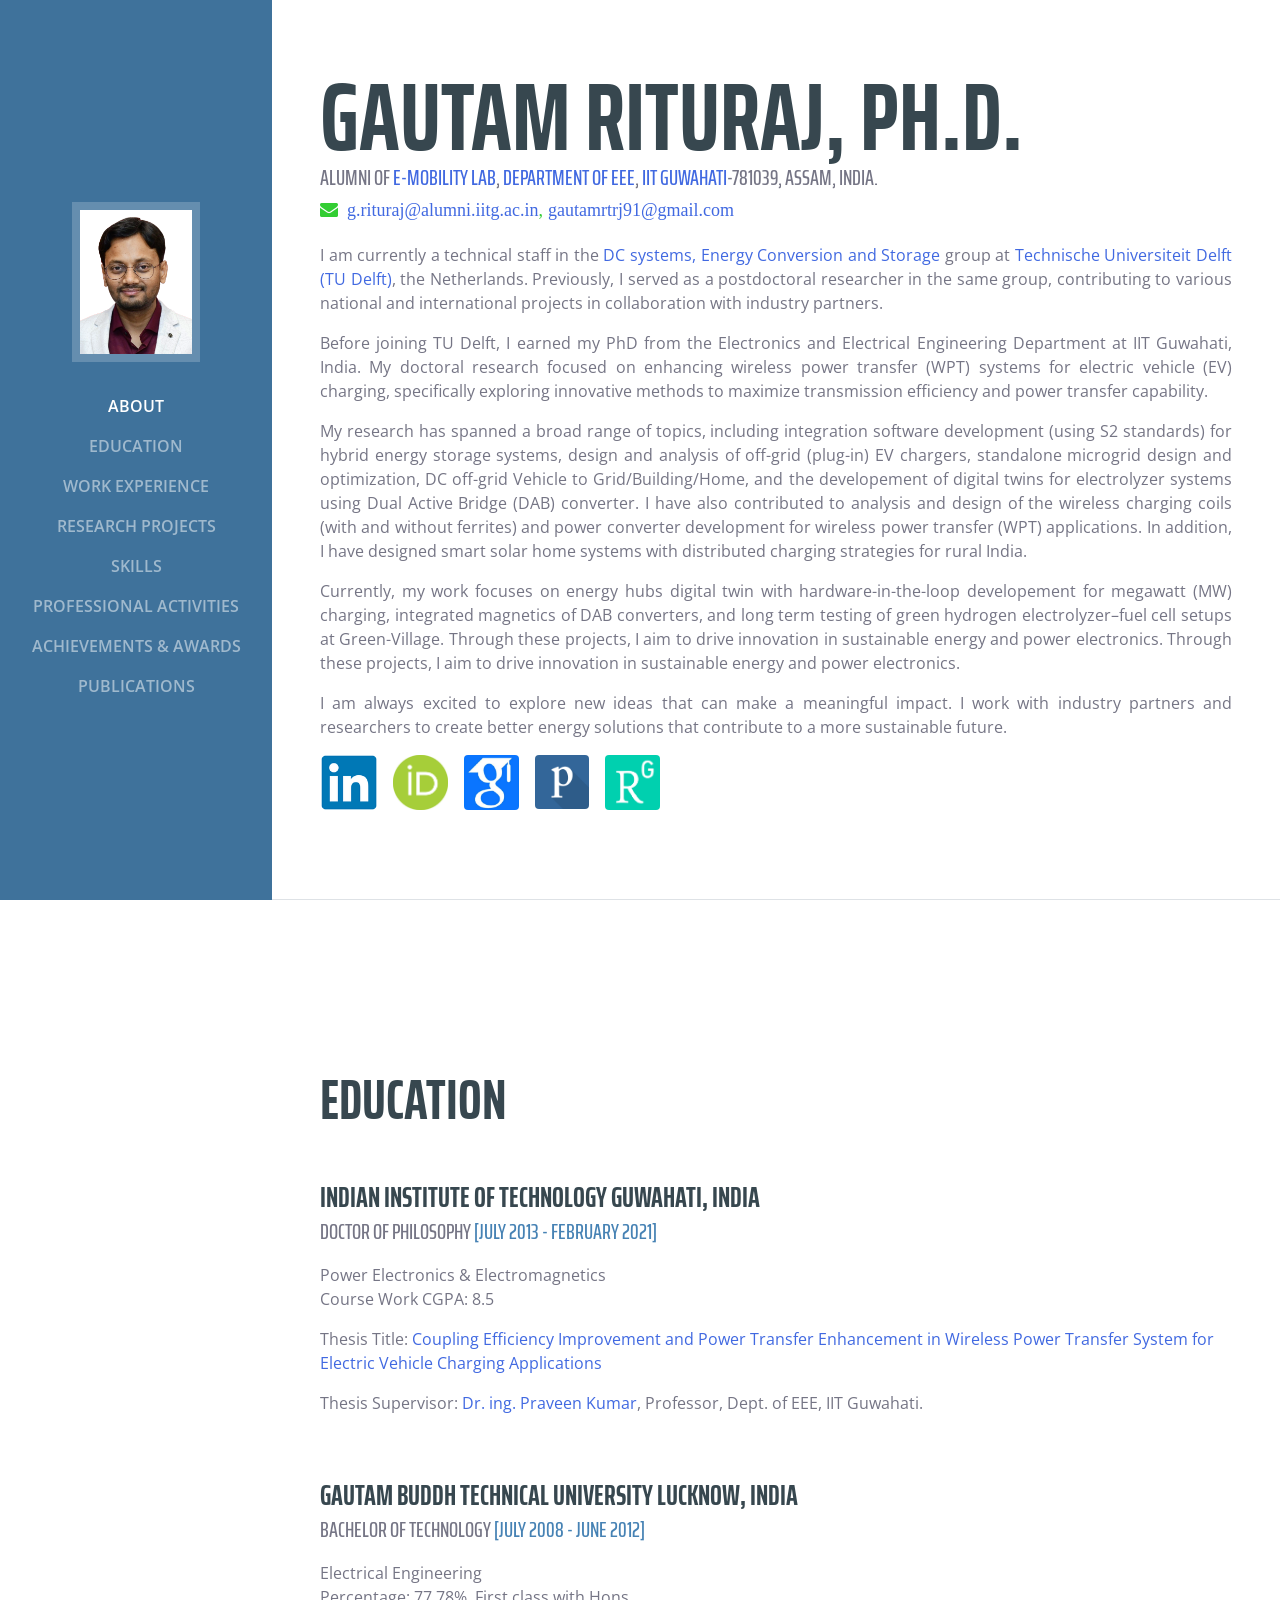
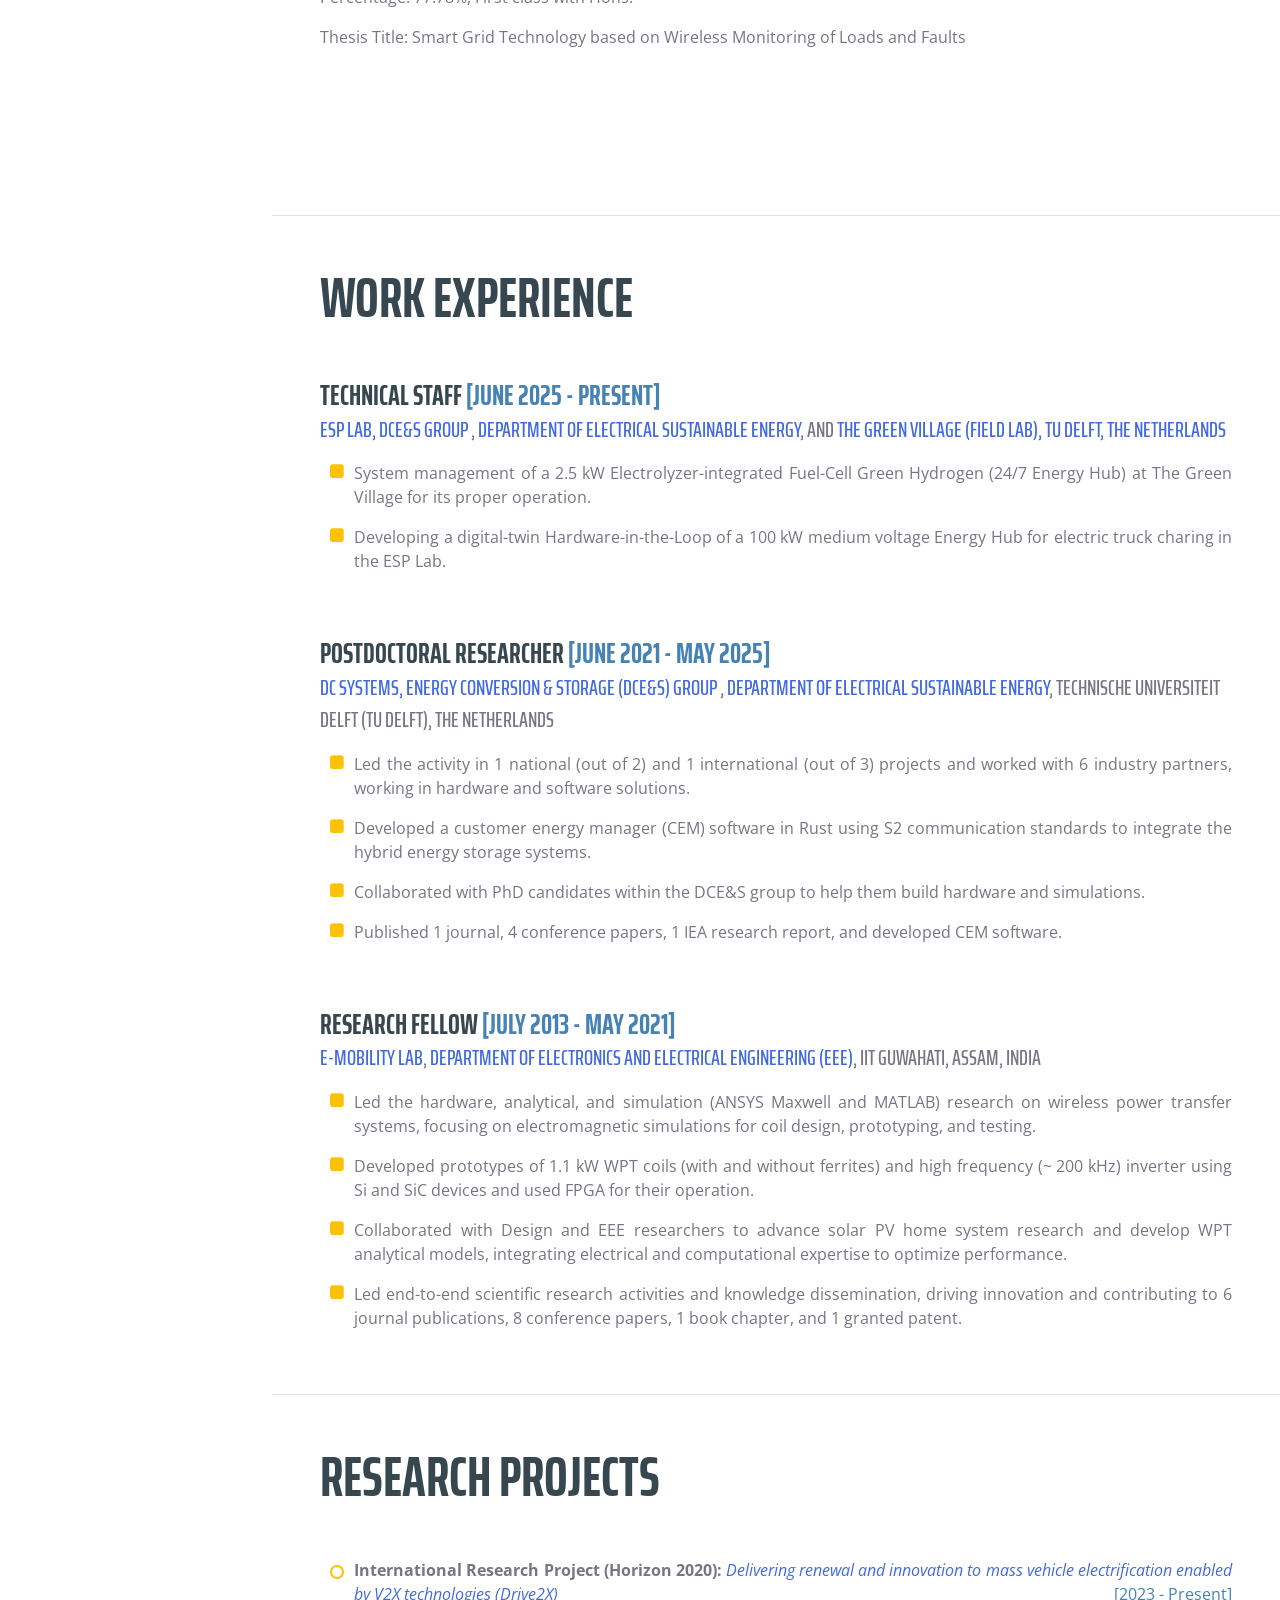
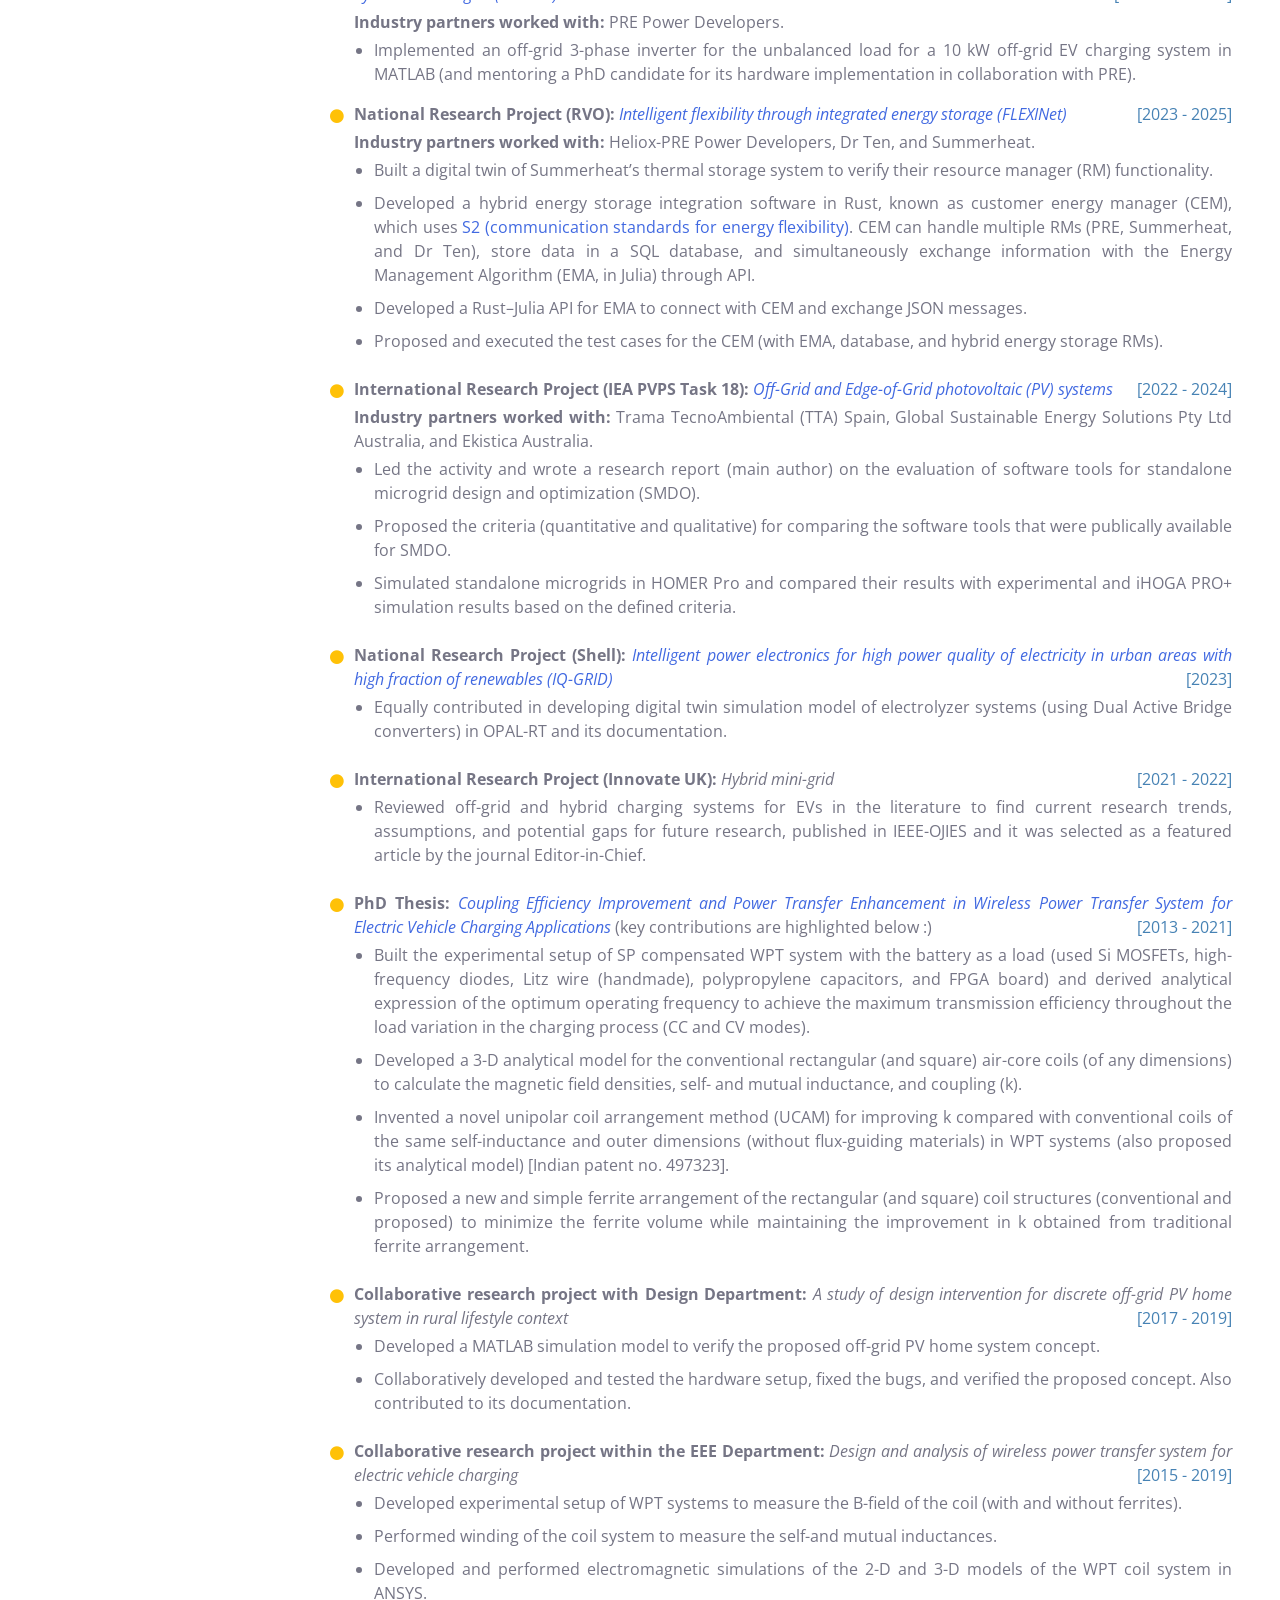
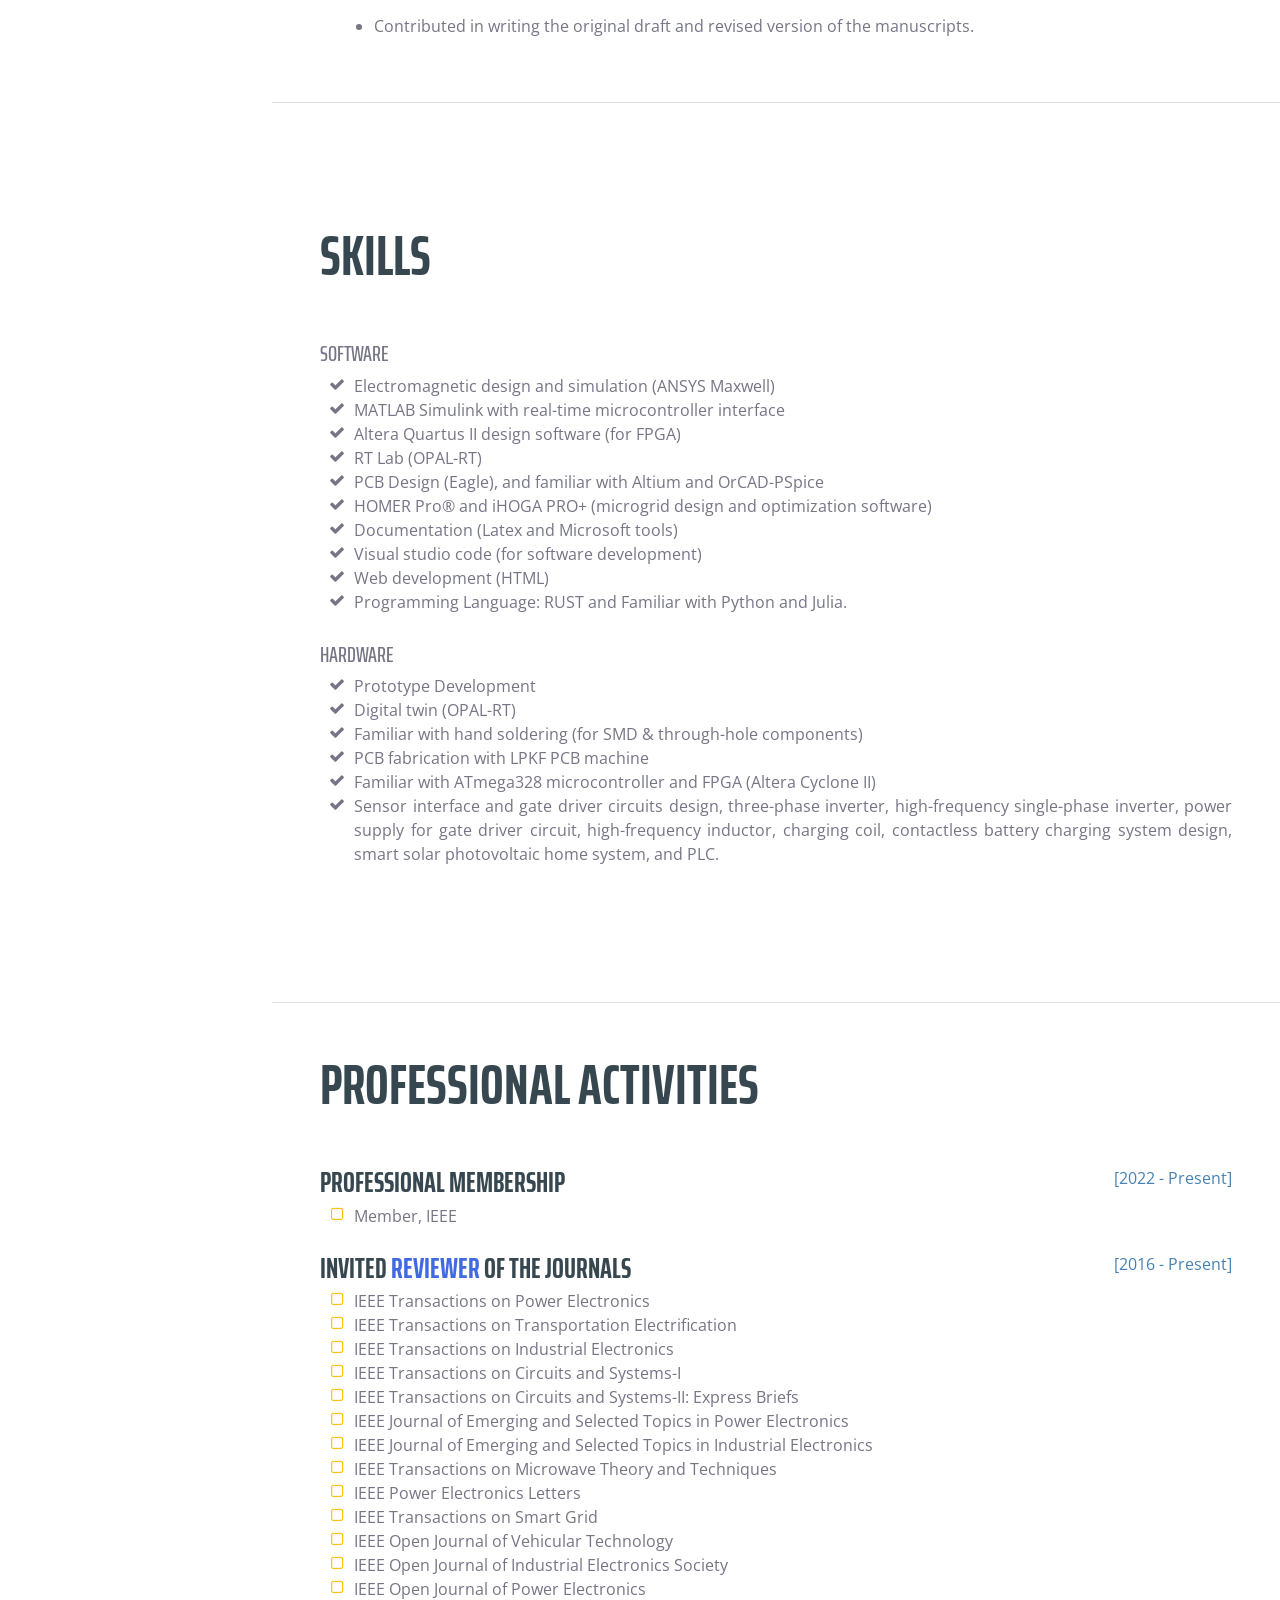
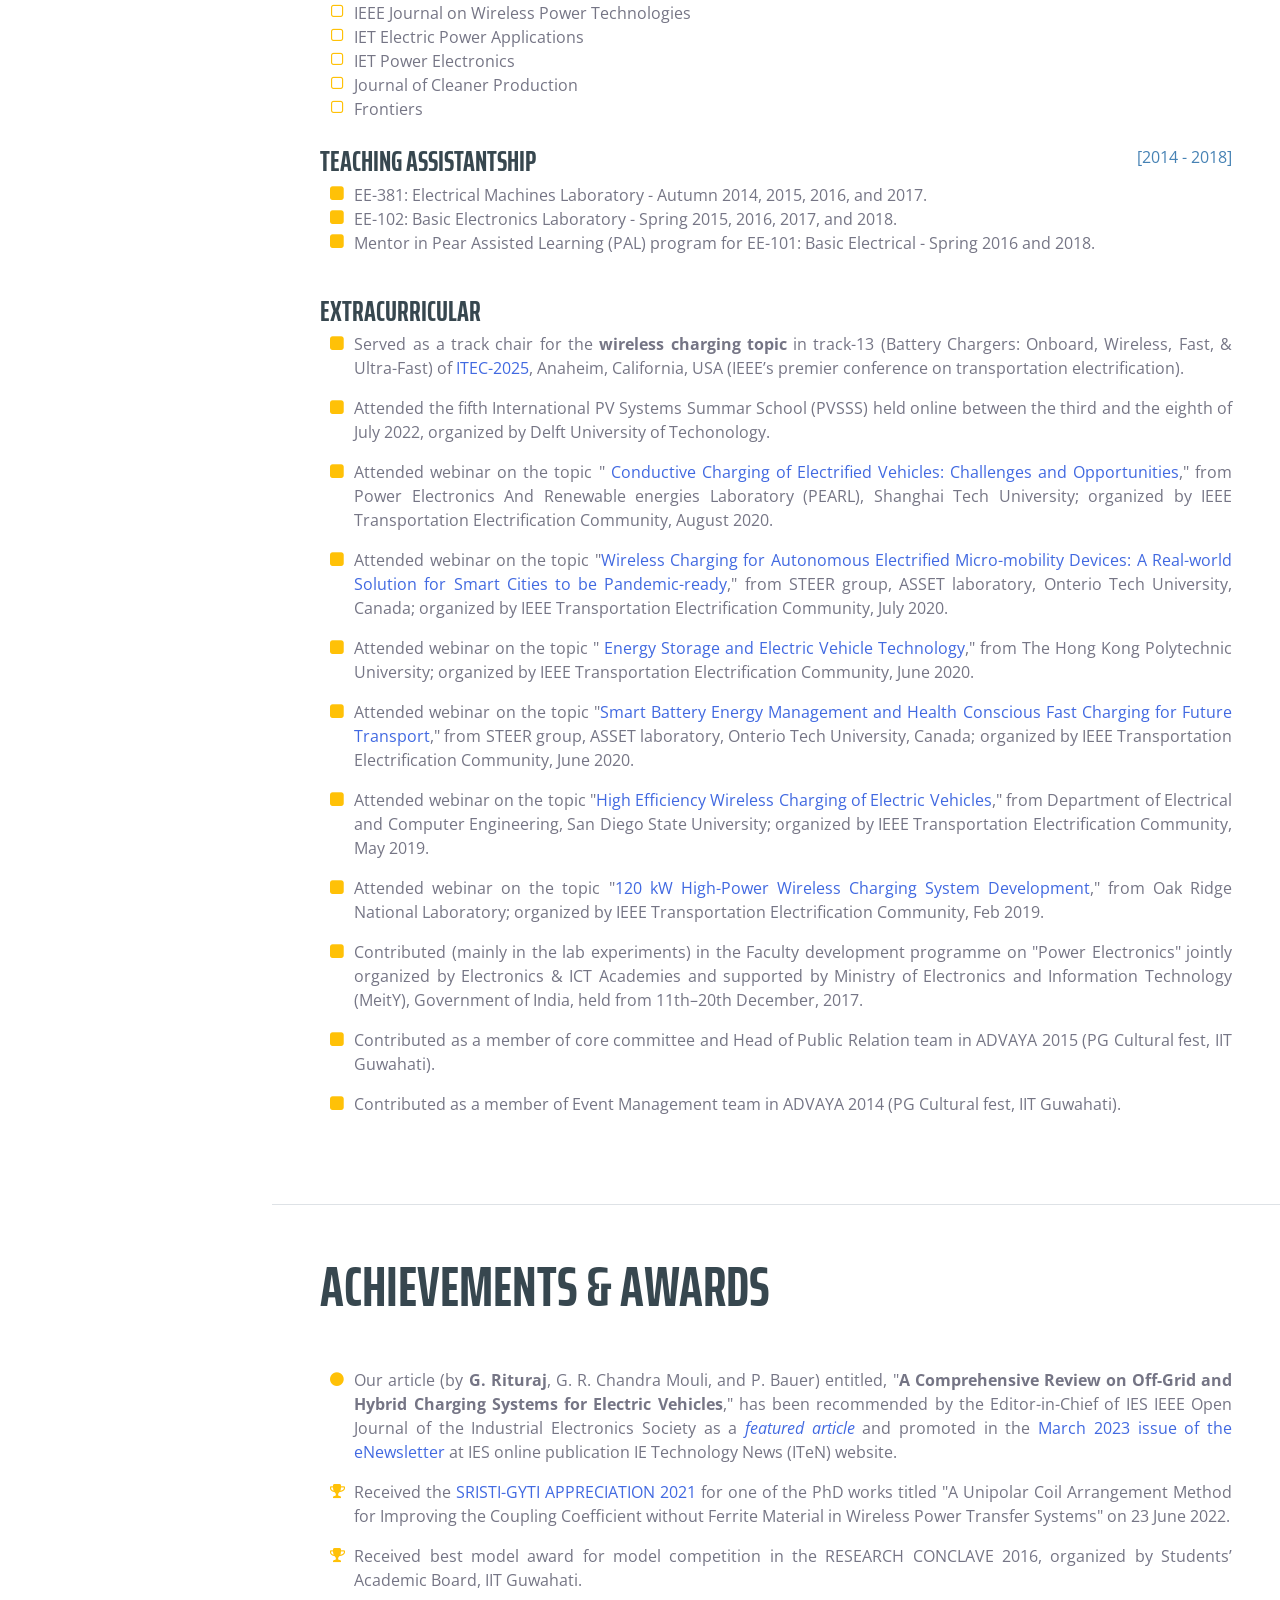
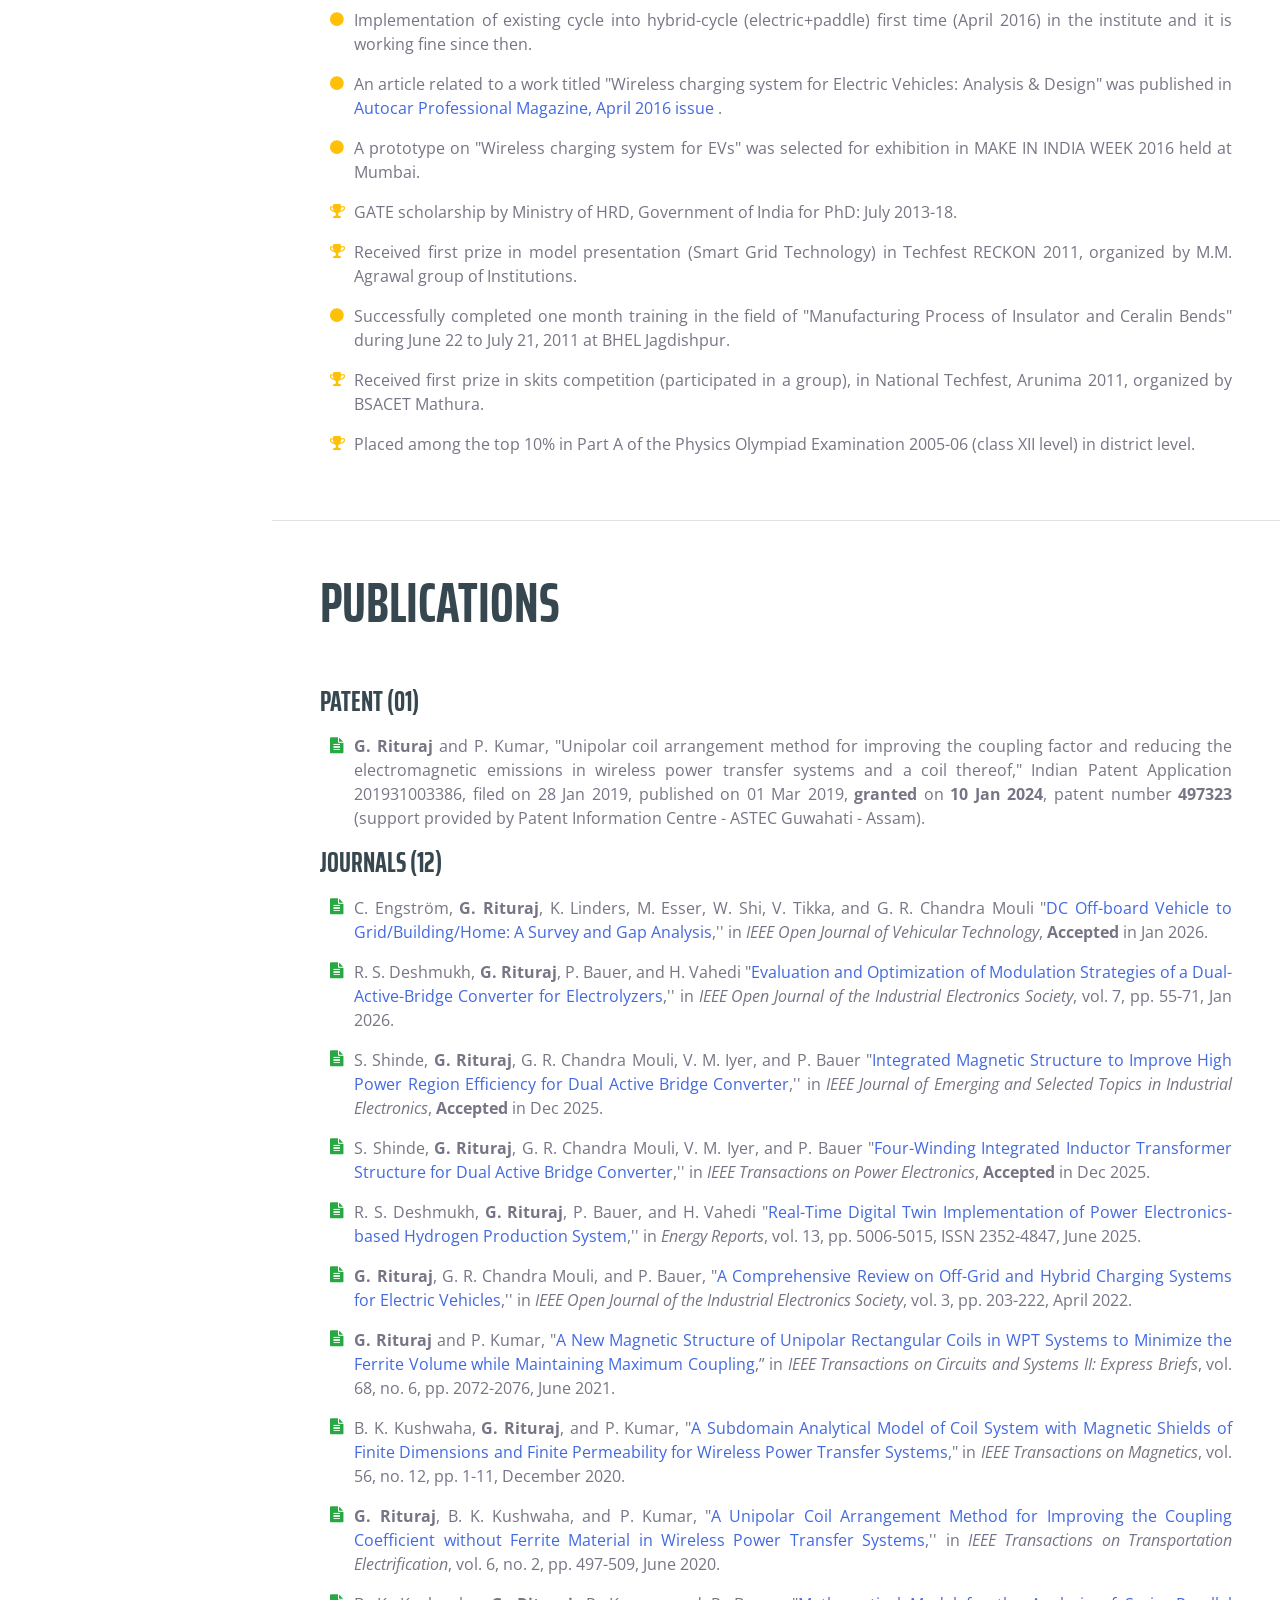
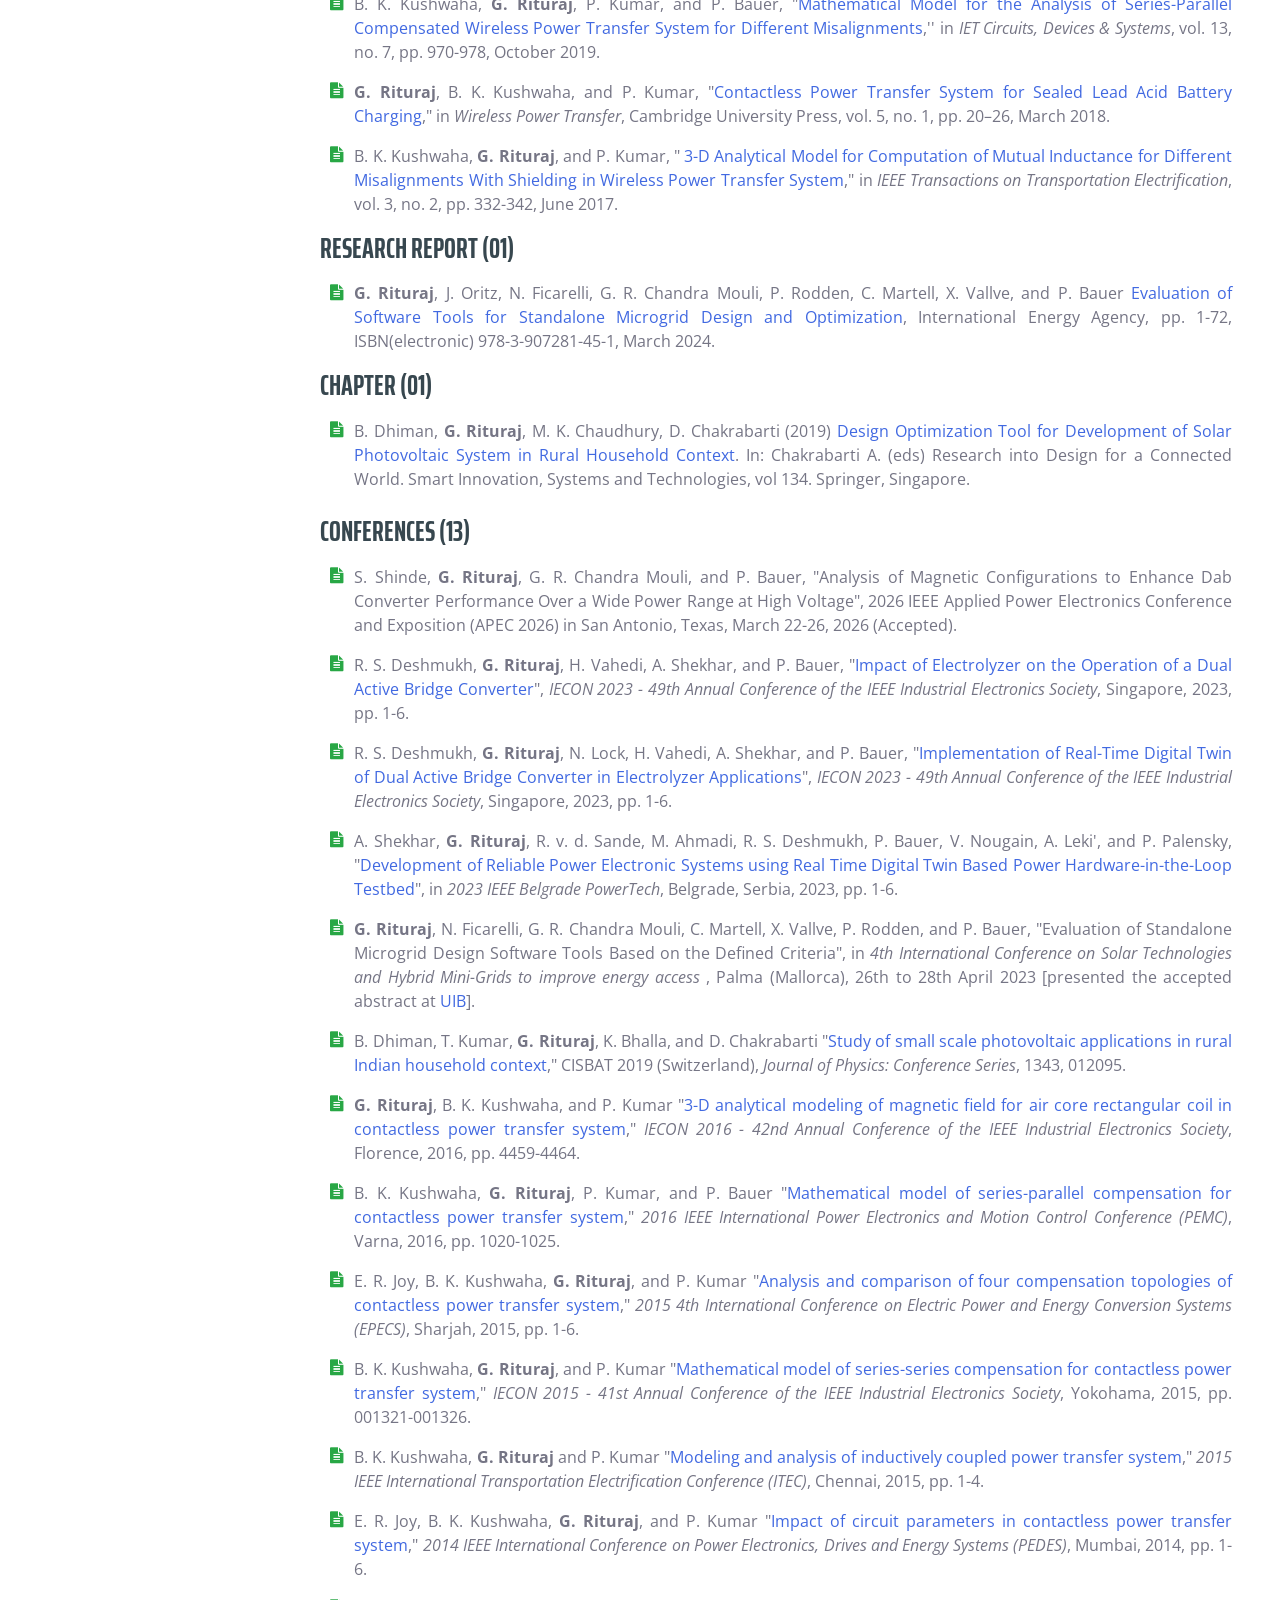
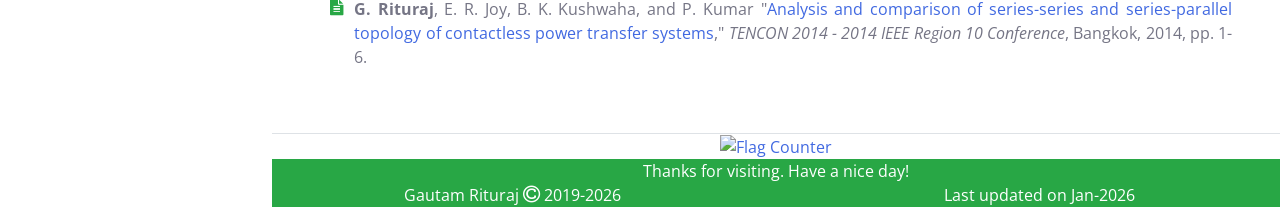
==== index.html @ eff9e27a "Update index.html" ====
<!DOCTYPE html>
<html lang="en">

  <head>

    <meta charset="utf-8">
    <meta name="viewport" content="width=device-width, initial-scale=1, shrink-to-fit=yes">
    <meta name="description" content="">
    <meta name="author" content="">

    <title>Gautam Rituraj, Ph.D.-Webpage</title>

    <!-- Bootstrap core CSS -->
    <link href="vendor/bootstrap/css/bootstrap.min.css" rel="stylesheet">

    <!-- Custom fonts for this template -->
	  <link href="https://fonts.googleapis.com/css?family=Saira+Extra+Condensed:500,700" rel="stylesheet">
      <link href="https://fonts.googleapis.com/css?family=Muli:400,400i,800,800i" rel="stylesheet">
	  <link href="https://fonts.googleapis.com/css?family=Open+Sans|Saira&display=swap" rel="stylesheet"> 
     <link href="vendor/font-awesome/css/font-awesome.min.css" rel="stylesheet">
	  <link href="vendor/Saira.woff2" rel="stylesheet">
     <link href="vendor/Sans.woff2" rel="stylesheet">
     <link href="vendor/devicons/css/devicons.min.css" rel="stylesheet">
     <link href="vendor/simple-line-icons/css/simple-line-icons.css" rel="stylesheet">
	 <!--  <link href="vendor/fontawesome-free/css/all.min.css" rel="stylesheet"> -->

    <!-- Custom styles for this template -->
    <link href="css/resume.min.css" rel="stylesheet">
	<style>
        
        .custom-list li {
            margin-bottom: 9px;
        }
		.date-right {
		float: right;
		}
    </style>

  </head>

  <body id="page-top">

    <nav class="navbar navbar-expand-lg navbar-dark bg-primary fixed-top" id="sideNav">
      <a class="navbar-brand js-scroll-trigger" href="#page-top">
        <span class="d-block d-lg-none"><img class="img-fluid img-profile circle mx-auto mb-0" src="img/profile.jpg" width="140" height="140" ></span>
        <span class="d-none d-lg-block">
          <img class="img-fluid img-profile circle mx-auto mb-3" src="img/profile.jpg" >
        </span>
      </a>
      <button class="navbar-toggler" type="button" data-toggle="collapse" data-target="#navbarSupportedContent" aria-controls="navbarSupportedContent" aria-expanded="false" aria-label="Toggle navigation">
        <span class="navbar-toggler-icon"></span>
      </button>
      <div class="collapse navbar-collapse" id="navbarSupportedContent">
        <ul class="navbar-nav">
          <li class="nav-item">
            <a class="nav-link js-scroll-trigger" href="#about">About</a>
          </li>
		   <!-- <li class="nav-item">
            <a class="nav-link js-scroll-trigger" href="#interests">Interests</a>
          </li> -->
		 <li class="nav-item">
           <a class="nav-link js-scroll-trigger" href="#education">Education </a>
          </li>
         <li class="nav-item">
            <a class="nav-link js-scroll-trigger" href="#work_experience">Work Experience</a>
          </li>
		  <li class="nav-item">
            <a class="nav-link js-scroll-trigger" href="#research_projects">Research Projects</a>
          </li>
		   <li class="nav-item">
            <a class="nav-link js-scroll-trigger" href="#skills">Skills</a>
          </li>
          <li class="nav-item">
            <a class="nav-link js-scroll-trigger" href="#professionalactivities">Professional Activities</a>
          </li>
          <li class="nav-item">
            <a class="nav-link js-scroll-trigger" href="#awards">Achievements & Awards</a>
          </li>
		  <li class="nav-item">
            <a class="nav-link js-scroll-trigger" href="#publications">Publications</a>
          </li>
        </ul>
      </div>
    </nav>

    <div class="container-fluid p-0">

      <section class="resume-section p-3 p-lg-5 d-flex d-column" id="about">
        <div class="my-auto">
          <h1 class="mb-0">Gautam Rituraj, Ph.D.
		 <!--  <span class="mb-3">Rituraj</span> -->  
          </h1>
<!-- 		  <div class="subheading mb-0" class="text-right"> Research Scholar
          </div> -->
		  
          <div class="subheading mb-1"> Alumni of <a href="http://www.iitg.ac.in/e_mobility/" target="_blank">E-Mobility Lab</a>, 
		  <a href="http://www.iitg.ac.in/eee/" target="_blank"> Department of EEE</a>, 
		  <a href="http://www.iitg.ac.in/" target="_blank"> IIT Guwahati</a>-781039, Assam, India. </div>
		  <div class="h5 mb-0">
		  <p class="fa fa-envelope" style="font-size:18px;color:LimeGreen"> <i class="mr-1 style="font-family: 'Arial';"> <span style="font-family: 'Arial';"></i><a href="mailto:name@email.com">g.rituraj@alumni.iitg.ac.in</a>, <a href="mailto:name@email.com">gautamrtrj91@gmail.com</a> </span></p>
          </div>
          <p class=" mb-2"> 
		  <p class="text-justify">
		  I am currently a technical staff in the <a href="https://www.tudelft.nl/ewi/over-de-faculteit/afdelingen/electrical-sustainable-energy/dc-systems-energy-conversion-storage" target="_blank"> DC systems, Energy Conversion and Storage </a> group at <a href="https://www.tudelft.nl/en/" target="_blank"> Technische Universiteit Delft (TU Delft)</a>, the Netherlands. Previously, I served as a postdoctoral researcher in the same group, contributing to various national and international projects in collaboration with industry partners.
		  </p>
		  <p class="text-justify">
			Before joining TU Delft, I earned my PhD from the Electronics and Electrical Engineering Department at IIT Guwahati, India. My doctoral research focused on enhancing wireless power transfer (WPT) systems for electric vehicle (EV) charging, specifically exploring innovative methods to maximize transmission efficiency and power transfer capability.
		    </p>
			<p class="text-justify">	
			My research has spanned a broad range of topics, including integration software development (using S2 standards) for hybrid energy storage systems, design and analysis of off-grid (plug-in) EV chargers, standalone microgrid design and optimization, DC off-grid Vehicle to Grid/Building/Home, and the developement of digital twins for electrolyzer systems using Dual Active Bridge (DAB) converter. I have also contributed to analysis and design of the wireless charging coils (with and without ferrites) and power converter development for wireless power transfer (WPT) applications. In addition, I have designed smart solar home systems with distributed charging strategies for rural India. 
			</p>
			<p class="text-justify">
			Currently, my work focuses on energy hubs digital twin with hardware-in-the-loop developement for megawatt (MW) charging, integrated magnetics of DAB converters, and long term testing of green hydrogen electrolyzer–fuel cell setups at Green-Village. Through these projects, I aim to drive innovation in sustainable energy and power electronics.
			Through these projects, I aim to drive innovation in sustainable energy and power electronics.
            </p>

			<p class="text-justify">	
			I am always excited to explore new ideas that can make a meaningful impact. I work with industry partners and researchers to create better energy solutions that contribute to a more sustainable future.
			
			</p>
		 
		  
          <!-- <strong>Thesis Supervisor:</strong>
		  <a href="http://www.iitg.ac.in/praveen_kumar/" target="_blank"> Dr.ing. Praveen Kumar</a>, Professor, Dept. of EEE, IIT Guwahati.
		  </p> -->
		 
			<p class="mb-3"> 
			 <div class="row">
			 
			 <p class="ml-3"> 
			    <div class="col-md-0">
				     <a href="https://www.linkedin.com/in/gautam-rituraj-ph-d-92a8a388/" target="_blank">		 
                      <img class="rounded" src="img/linkdin.png"  width="55.5" height="55.5"> 
				     </a>
			    </div>
			  </p>
			 
			 
			 <p class="ml-3"> 
			    <div class="col-md-0">
				     <a href="https://orcid.org/0000-0002-3953-6254" target="_blank">		 
                      <img class="rcolumnounded-circle" src="img/orcid.png"  width="55" height="55"> 
				     </a>
			    </div>
			  </p>
			  
			  <p class="ml-3"> 
			    <div class="col-md-0"> 
				   <a href="https://scholar.google.co.in/citations?user=JrsQKWUAAAAJ&hl=en" target="_blank">		 
                      <img class="rounded" src="img/googlescholar.jpg" width="55" height="55" > 
				   </a>
			    </div>
			  </p>
			  
			    <p class="ml-3"> 
			    <div class="col-md-0">
			         <a href="https://publons.com/a/1418275/" target="_blank">		 
                      <img  class="rounded" src="img/publon.png"  width="54.5" height="54.5"> 
				     </a>
			    </div>
			  
			  
			  
			  <p class="ml-3"> 
			    <div class="col-md-0">
				   <a href="https://www.researchgate.net/profile/Gautam_Rituraj" target="_blank">		 
                     <img class="rounded"  src="img/researchgate.png"  width="55" height="55"> 
				   </a>
			    </div>
			  </p>
				
			 </div>
			 </p>
			 
			
			   
        </div>
      </section>

     
	 	  
<!--       <section class="resume-section p-3 p-lg-5 d-flex flex-column " id="interests">
		<div class="my-auto">
          <h2 class="mb-5">Interests</h2>
          <p> <p class="text-justify">
		Current research interests include the design and analysis of off-grid EV chargers (plug-in). It also includes analysing and designing the wireless charging coils and developing the power electronic circuits in the WPT system for charging EVs. Moreover, I am interested in developing charging strategies for wired and wireless charging systems to extend the battery life. Besides that, it includes the design and development of the smart solar home system with multiple charging strategies for rural areas in India. At my leisure, I explored the technological advancements in the related field that helped me refine the research work.</p>     <!-- Furthermore, I am interested in developing mainly two-wheeler EV, utilizing the existing one. -->
		  </p>
		  
        </div>
		
		
	<!-- 	<section class="resume-section p-3 p-lg-5 d-flex flex-column " id="work">
		<div class="my-auto">
          <h2 class="mb-5">Work</h2>
          <p> <p class="text-justify">
		  
		<div class="resume-item d-flex flex-column flex-md-row mb-5">
            <div class="resume-content mr-auto">
     
			  <p class="mb-5">Postdoctoral Researcher Design and analysis of off-grid plug-in chargers for EV</p>
			</div>  
		
		 <div class="resume-date text-md-right">
              <span class="text-primary">June 2021 - Present</span>
            </div>
		
		  </div> -->
		
      <!-- </section> --> 
	  
	      <section class="resume-section p-3 p-lg-5 d-flex flex-column" id="education">
        <div class="my-auto">
          <h2 class="mb-5">Education</h2>

          <div class="resume-item d-flex flex-column flex-md-row mb-5">
            <div class="resume-content mr-auto">
              <h3 class="mb-0">Indian Institute of Technology Guwahati, India</h3>
              <div class="subheading mb-3">Doctor of Philosophy <span class="text-primary">[July 2013 - February 2021]</span></div>
			  <div>Power Electronics & Electromagnetics </div>
              <p>Course Work CGPA: 8.5</p>
			  <p > Thesis Title: <a href="http://gyan.iitg.ac.in/handle/123456789/2037" target="_blank"> Coupling Efficiency Improvement and Power Transfer Enhancement in Wireless Power Transfer System for Electric Vehicle Charging Applications</p> </a>
			  <p class="mb-0"> Thesis Supervisor: <a href="http://www.iitg.ac.in/praveen_kumar/" target="_blank"> Dr. ing. Praveen Kumar</a>, Professor, Dept. of EEE, IIT Guwahati.	 </p>
		  </p>
			  
			  <!-- <strong class="mb-2">Other projects (collaborative):</strong> 
			  <ul class="fa-ul mb-0">
			  
			  <li>
			<p class="text-justify">
              <i class="fa-li fa fa-circle text-warning"></i>
			   Design and Analysis of Wireless Power Transfer System for Electric Vehicle Charging <span class="text-primary">(2015 - 2019)</span> </p>
			  </li>	
			  
			  
			   <li>
			<p class="text-justify">
              <i class="fa-li fa fa-circle text-warning"></i>
			   A Study of Design Intervention for Discrete Off-Grid Photovoltaic Home System in Rural Lifestyle Context <span class="text-primary">(2017 - 2019)</span></p>
			  </li>	 -->
			  
            </div>
           <!--  <div class="resume-date text-md-right">
              <span class="text-primary">July 2013 - February 2021</span>
            </div> -->
			</ul>
          </div>
		  
		  
		  
		   <div class="resume-item d-flex flex-column flex-md-row mb-1s">
            <div class="resume-content mr-auto">
              <h3 class="mb-0">Gautam Buddh Technical University Lucknow, India</h3>
              <div class="subheading mb-3">Bachelor of Technology <span class="text-primary"> [July 2008 - June 2012]</span></div>
              <div>Electrical Engineering</div>
              <p>Percentage: 77.78%, First class with Hons.</p>
			  <p>Thesis Title: Smart Grid Technology based on Wireless Monitoring of Loads and Faults</p>
            </div><p>
            <!-- <div class="resume-date text-md-right">
              <span class="text-primary">July 2008 - June 2012</span>
            </div> -->
           </div>
		   
		   
	<!-- 	   <div class="resume-item d-flex flex-column flex-md-row mb-1s">
            <div class="resume-content mr-auto">
              <h3 class="mb-0">Government Inter College Allahabad</h3>
			<div class="subheading mb-3">High School and Intermediate</div>
			  </div>
            <div class="resume-date text-md-right">
              <span class="text-primary">July 2004 - June 2007</span>
			    </div>
            </div>
           </div> -->

        </div>
      </section>  
	  
	  
	  
	  
	 
	  <section class="resume-section p-3 p-lg-5 d-flex flex-column " id="work_experience">
		<div class="my-auto">
          <h2 class="mb-5">Work Experience</h2>
          		  
				  
			<div class="resume-item d-flex flex-column flex-md-row mb-5">
            <div class="resume-content mr-auto">
              <h3 class="mb-0">Technical Staff<span class="text-primary"> [June 2025 - Present]</span></h3>
              <div class="subheading mb-3"><a href="https://www.tudelft.nl/en/eemcs/research/facilities/esp-lab/about-the-esp-lab" target="_blank">ESP Lab, DCE&S group </a>, <a href="https://www.tudelft.nl/en/eemcs/the-faculty/departments/electrical-sustainable-energy/" target="_blank">Department of Electrical Sustainable Energy</a>, and <a href="https://www.thegreenvillage.org/" target="_blank">The Green Village (Field Lab), TU Delft, the Netherlands</a></div>
			  
			  
			
			<!-- <strong class="mb-2">On-going and completed projects:</strong>  -->
			
			<div class="my-auto">
			<ul class="fa-ul mb-0">
			
			<!-- <ul style="list-style-type: disc; padding-left: 1px;" class="text-justify custom-list">
                <li>Led the activity in 1 national (out of 2) and 1 international (out of 3) projects and worked with 6 industry partners, working in hardware and software solutions.</li>
				<li>Developed a customer energy manager (CEM) software in Rust using S2 standards for communication to integrate the hybrid energy storage systems. </li>
				<li>Collaborated with PhD candidates within the DCE&S group to help them build hardware and simulations.</li>
				<li>Published 1 journal, 4 conference papers, 1 IEA research report, and developed CEM software. </li>
				
				</ul>
			 -->
			
			
			<li>
			<p class="text-justify">
              <i class="fa-li fa fa-square text-warning"></i>
				System management of a 2.5 kW Electrolyzer-integrated Fuel-Cell Green Hydrogen (24/7 Energy Hub) at The Green Village for its proper operation.
			  </p>
			</li>
			
			
			<li>
			<p class="text-justify">
              <i class="fa-li fa fa-square text-warning"></i>
				Developing a digital-twin Hardware-in-the-Loop of a 100 kW medium voltage Energy Hub for electric truck charing in the ESP Lab.
			  </p>
			</li>
			
</div>
			  </ul>
<!-- 			  <strong class="mb-2">Other projects (collaborative):</strong> 
				<p>2) A Study of Design Intervention for Discrete Off-Grid Photovoltaic Home System in Rural Lifestyle Context <span class="text-primary">(2017 - 2019)</span></p> -->
            </div>
           <!--  <div class="resume-date text-md-right">
              <span class="text-primary">June 2021 - present</span>
            </div> -->
          </div>
		  



			
				  
		   <div class="resume-item d-flex flex-column flex-md-row mb-5">
            <div class="resume-content mr-auto">
              <h3 class="mb-0">Postdoctoral Researcher <span class="text-primary">[June 2021 - May 2025]</span></h3>
              <div class="subheading mb-3"><a href="https://www.tudelft.nl/ewi/over-de-faculteit/afdelingen/electrical-sustainable-energy/dc-systems-energy-conversion-storage" target="_blank">DC Systems, Energy conversion & Storage (DCE&S) group </a>, <a href="https://www.tudelft.nl/en/eemcs/the-faculty/departments/electrical-sustainable-energy/" target="_blank">Department of Electrical Sustainable Energy</a>, Technische Universiteit Delft (TU Delft), the Netherlands</div>
			
			<!-- <strong class="mb-2">On-going and completed projects:</strong>  -->
			
			<div class="my-auto">
			<ul class="fa-ul mb-0">
			
			<!-- <ul style="list-style-type: disc; padding-left: 1px;" class="text-justify custom-list">
                <li>Led the activity in 1 national (out of 2) and 1 international (out of 3) projects and worked with 6 industry partners, working in hardware and software solutions.</li>
				<li>Developed a customer energy manager (CEM) software in Rust using S2 standards for communication to integrate the hybrid energy storage systems. </li>
				<li>Collaborated with PhD candidates within the DCE&S group to help them build hardware and simulations.</li>
				<li>Published 1 journal, 4 conference papers, 1 IEA research report, and developed CEM software. </li>
				
				</ul>
			 -->
			
			
			<li>
			<p class="text-justify">
              <i class="fa-li fa fa-square text-warning"></i>
				Led the activity in 1 national (out of 2) and 1 international (out of 3) projects and worked with 6 industry partners, working in hardware and software solutions.
			  </p>
			</li>
			
						 
			<li>
			<p class="text-justify">
              <i class="fa-li fa fa-square text-warning"></i>
			    Developed a customer energy manager (CEM) software in Rust using S2 communication standards to integrate the hybrid energy storage systems.
			</li>
			
			
			<li>
			<p class="text-justify">
              <i class="fa-li fa fa-square text-warning"></i>
			   Collaborated with PhD candidates within the DCE&S group to help them build hardware and simulations.
			  </p>
			</li>
			
			
            <li>
			  <p class="text-justify">
              <i class="fa-li fa fa-square text-warning"></i>
                 Published 1 journal, 4 conference papers, 1 IEA research report, and developed CEM software.   </p>
			</li>	
			  
			  
			  </div>
			  </ul>
<!-- 			  <strong class="mb-2">Other projects (collaborative):</strong> 
				<p>2) A Study of Design Intervention for Discrete Off-Grid Photovoltaic Home System in Rural Lifestyle Context <span class="text-primary">(2017 - 2019)</span></p> -->
            </div>
           <!--  <div class="resume-date text-md-right">
              <span class="text-primary">June 2021 - present</span>
            </div> -->
          </div>
		  
		  
		  
		  
        
		
		<div class="resume-content mr-auto">
              <h3 class="mb-0">Research Fellow <span class="text-primary">[July 2013 - May 2021]</span></h3>
              <div class="subheading mb-3"> <a href="http://www.iitg.ac.in/e_mobility/" target="_blank">E-Mobility Lab</a>, 
		                                    <a href="http://www.iitg.ac.in/eee/" target="_blank"> Department of Electronics and Electrical Engineering (EEE)</a>, 
		                                    IIT Guwahati, Assam, India     </div>
			
			<!-- <strong class="mb-2">On-going and completed projects:</strong>  -->
			
			<div class="my-auto">
			<ul class="fa-ul mb-0">

			<!-- <ul style="list-style-type: disc; padding-left: 1px;" class="text-justify custom-list">
                <li>Led the hardware, analytical, and simulation (ANSYS Maxwell and MATLAB) research on wireless power transfer systems, focusing on electromagnetic simulations for coil design, prototyping, and testing.</li>
				<li>Developed prototypes of 1.1 kW WPT coils (with and without ferrites) and high frequency (~ 200 kHz) inverter using Si and SiC devices and used FPGA for their operation. </li>
				<li>Collaborated with Design and EEE researchers to advance solar PV home system research and develop WPT analytical models, integrating electrical and computational expertise to optimize performance.</li>
				<li>Led end-to-end scientific research activities and knowledge dissemination, driving innovation and contributing to 6 journal publications, 8 conference papers, 1 book chapter, and 1 granted patent.</li>
				
			</ul> -->
			
			
			<li>
			<p class="text-justify">
              <i class="fa-li fa fa-square text-warning"></i>
				Led the hardware, analytical, and simulation (ANSYS Maxwell and MATLAB) research on wireless power transfer systems, focusing on electromagnetic simulations for coil design, prototyping, and testing. 
			  </p>
			  </li>
	
		
              <li>
			  <p class="text-justify">
              <i class="fa-li fa fa-square text-warning"></i>
                 Developed prototypes of 1.1 kW WPT coils (with and without ferrites) and high frequency (~ 200 kHz) inverter using Si and SiC devices and used FPGA for their operation. </p>
			  </li>	
			  
			  <li>
			  <p class="text-justify">
              <i class="fa-li fa fa-square text-warning"></i>
                  Collaborated with Design and EEE researchers to advance solar PV home system research and develop WPT analytical models, integrating electrical and computational expertise to optimize performance.</p>
			  </li>
			  
			  <li>
			  <p class="text-justify">
              <i class="fa-li fa fa-square text-warning"></i>
                  Led end-to-end scientific research activities and knowledge dissemination, driving innovation and contributing to 6 journal publications, 8 conference papers, 1 book chapter, and 1 granted patent.</p>
			  </li>
			  
			  
			  
			  
			  
			  </div>
			  </ul>
			  </div>
		  
        </div>
		
		
      </section>
	 
	 
	 
	<section class="resume-section p-3 p-lg-5 d-flex flex-column " id="research_projects">
		<div class="my-auto">
          <h2 class="mb-5">Research Projects</h2>
          		 			
			
			<div class="my-auto">
			<ul class="fa-ul">
				
			
			<li>
			<p class="fw-bold mb-4 text-justify">	
            <span class="fa-li"><i class="fa fa-circle-o text-warning"></i></span>
            <p class="fw-bold mb-1 text-justify"><strong>International Research Project (Horizon 2020):</strong> <em><a href="https://drive2x.eu/about/" target="_blank"> Delivering renewal and innovation to mass vehicle electrification enabled by V2X technologies (Drive2X)</a></em> <span class="text-primary date-right">[2023 - Present]</span></p>
            <p class="mb-1 text-justify"><strong>Industry partners worked with:</strong> PRE Power Developers.</p>
				<ul style="list-style-type: disc; padding-left: 20px;" class="text-justify custom-list">
                <li>Implemented an off-grid 3-phase inverter for the unbalanced load for a 10 kW off-grid EV charging system in MATLAB (and mentoring a PhD candidate for its hardware implementation in collaboration with PRE). </li>
				</ul>
			</p>
			</li>


			<li>
			<span class="fa-li"><i class="fa fa-circle text-warning"></i></span>
            <p class="fw-bold mb-1 text-justify"><strong>National Research Project (RVO):</strong> <em> <a href="https://www.tudelft.nl/ewi/flexinet" target="_blank">Intelligent flexibility through integrated energy storage (FLEXINet)</a> </em> 
			 <span class="text-primary date-right">[2023 - 2025]</span></p>
            <p class="mb-1 text-justify"><strong>Industry partners worked with:</strong> Heliox-PRE Power Developers, Dr Ten, and Summerheat.</p>
				<ul style="list-style-type: disc; padding-left: 20px;" class="text-justify custom-list">
                <li>Built a digital twin of Summerheat’s thermal storage system to verify their resource manager (RM) functionality.</li>
                <li>Developed a hybrid energy storage integration software in Rust, known as customer energy manager (CEM), which uses <a href="https://s2standard.org/" target="_blank"> S2 (communication standards for energy flexibility)</a>. CEM can handle multiple RMs (PRE, Summerheat, and Dr Ten), store data in a SQL database, and simultaneously exchange information with the Energy Management Algorithm (EMA, in Julia) through API.</li>
                <li>Developed a Rust–Julia API for EMA to connect with CEM and exchange JSON messages.</li>
				<li>Proposed and executed the test cases for the CEM (with EMA, database, and hybrid energy storage RMs).</li>
				</ul>
				</li>
			
			
			<li>
			<p class="fw-bold mb-4 text-justify">	
            <span class="fa-li"><i class="fa fa-circle text-warning"></i></span>
            <p class="fw-bold mb-1 text-justify"><strong>International Research Project (IEA PVPS Task 18):</strong> <em><a href="https://iea-pvps.org/research-tasks/off-grid-and-edge-of-grid-photovoltaic-systems/" target="_blank"> Off-Grid and Edge-of-Grid photovoltaic (PV) systems </a> </em> <span class="text-primary date-right">[2022 - 2024]</span></p>
            <p class="mb-1 text-justify"><strong>Industry partners worked with:</strong> Trama TecnoAmbiental (TTA) Spain, Global Sustainable Energy Solutions Pty Ltd Australia, and Ekistica Australia.</p>
				<ul style="list-style-type: disc; padding-left: 20px;" class="text-justify custom-list">
                <li>Led the activity and wrote a research report (main author) on the evaluation of software tools for standalone microgrid design and optimization (SMDO).</li>
				<li>Proposed the criteria (quantitative and qualitative) for comparing the software tools that were publically available for SMDO.</li>
				<li>Simulated standalone microgrids in HOMER Pro and compared their results with experimental and iHOGA PRO+ simulation results based on the defined criteria.</li>
				</ul>	
			</p>			
			</li>	
			

			<li>
			<p class="fw-bold mb-4 text-justify">	
            <span class="fa-li"><i class="fa fa-circle text-warning"></i></span>
            <p class="fw-bold mb-1 text-justify"><strong>National Research Project (Shell):</strong> <em><a href="https://projecten.topsectorenergie.nl/storage/app/uploads/public/65b/cdd/0fb/65bcdd0fb3a4f606776566.pdf" target="_blank"> Intelligent power electronics for high power quality of electricity in urban areas with high fraction of renewables (IQ-GRID)</a></em> <span class="text-primary date-right">[2023]</span></p>
				<ul style="list-style-type: disc; padding-left: 20px;" class="text-justify custom-list">
                <li>Equally contributed in developing digital twin simulation model of electrolyzer systems (using Dual Active Bridge converters) in OPAL-RT and its documentation.</li>
				
				</ul>	
			</p>			
			</li>			
				
			<li>
			<p class="fw-bold mb-4 text-justify">	
            <span class="fa-li"><i class="fa fa-circle text-warning"></i></span>
            <p class="fw-bold mb-1 text-justify"><strong>International Research Project (Innovate UK):</strong> <em>Hybrid mini-grid </em><span class="text-primary date-right">[2021 - 2022]</span></p>
				<ul style="list-style-type: disc; padding-left: 20px;" class="text-justify custom-list">
                <li>Reviewed off-grid and hybrid charging systems for EVs in the literature to find current research trends, assumptions, and potential gaps for future research, published in IEEE-OJIES and it was selected as a featured article by the journal Editor-in-Chief.</li>
				
				</ul>	
			</p>			
			</li>


			<li>
			<p class="fw-bold mb-4 text-justify">	
            <span class="fa-li"><i class="fa fa-circle text-warning"></i></span>
            <p class="fw-bold mb-1 text-justify"><strong>PhD Thesis: </strong> <em><a href="http://gyan.iitg.ac.in/handle/123456789/2037" target="_blank"> Coupling Efficiency Improvement and Power Transfer Enhancement in Wireless Power Transfer System for Electric Vehicle Charging Applications </a></em> (key contributions are highlighted below :) <span class="text-primary date-right">[2013 - 2021]</span></p>
				<ul style="list-style-type: disc; padding-left: 20px;" class="text-justify custom-list">
                <li>Built the experimental setup of SP compensated WPT system with the battery as a load (used Si MOSFETs, high-frequency diodes, Litz wire (handmade), polypropylene capacitors, and FPGA board) and derived analytical expression of the optimum operating frequency to achieve the maximum transmission efficiency throughout the load variation in the charging process (CC and CV modes). </li>
				<li>Developed a 3-D analytical model for the conventional rectangular (and square) air-core coils (of any dimensions) to calculate the magnetic field densities, self- and mutual inductance, and coupling (k). </li>
				<li>Invented a novel unipolar coil arrangement method (UCAM) for improving k compared with conventional coils of the same self-inductance and outer dimensions (without flux-guiding materials) in WPT systems (also proposed its analytical model) [Indian patent no. 497323]. </li>
				<li>Proposed a new and simple ferrite arrangement of the rectangular (and square) coil structures (conventional and proposed) to minimize the ferrite volume while maintaining the improvement in k obtained from traditional ferrite arrangement. </li>
				</ul>	
			</p>			
			</li>

			<li>
			<p class="fw-bold mb-4 text-justify">	
            <span class="fa-li"><i class="fa fa-circle text-warning"></i></span>
            <p class="fw-bold mb-1 text-justify"><strong>Collaborative research project with Design Department:</strong> <em>A study of design intervention for discrete off-grid PV home system in rural lifestyle context</em> <span class="text-primary date-right">[2017 - 2019]</span></p>
				<ul style="list-style-type: disc; padding-left: 20px;" class="text-justify custom-list">
                <li>Developed a MATLAB simulation model to verify the proposed off-grid PV home system concept. </li>
				<li>Collaboratively developed and tested the hardware setup, fixed the bugs, and verified the proposed concept. Also contributed to its documentation. </li>
				</ul>	
			</p>			
			</li>

			<li>
			<p class="fw-bold mb-4 text-justify">	
            <span class="fa-li"><i class="fa fa-circle text-warning"></i></span>
            <p class="fw-bold mb-1 text-justify"><strong>Collaborative research project within the EEE Department:</strong> <em>Design and analysis of wireless power transfer system for electric vehicle charging</em> <span class="text-primary date-right">[2015 - 2019]</span></p>
				<ul style="list-style-type: disc; padding-left: 20px;" class="text-justify custom-list">
                <li>Developed experimental setup of WPT systems to measure the B-field of the coil (with and without ferrites). </li>
				<li>Performed winding of the coil system to measure the self-and mutual inductances. </li>
				<li>Developed and performed electromagnetic simulations of the 2-D and 3-D models of the WPT coil system in ANSYS. </li>
				<li>Contributed in writing the original draft and revised version of the manuscripts. </li>
				</ul>	
			</p>			
			</li>
			
			
			
			</ul>	
			</div> 
        </div>
		
		
      </section>
	 
	 
  
	  <section class="resume-section p-3 p-lg-5 d-flex flex-column" id="skills">
        <div class="my-auto">
          <h2 class="mb-5">Skills</h2>

          <div class="subheading mb-1">Software</div>
         <ul class="fa-ul mb-0">
            <li>
              <i class="fa-li fa fa-check"></i>
              Electromagnetic design and simulation (ANSYS Maxwell)</li>
            <li>
              <i class="fa-li fa fa-check"></i>
              MATLAB Simulink with real-time microcontroller interface</li>
            <li>
              <i class="fa-li fa fa-check"></i>
              Altera Quartus II design software (for FPGA)</li>
            <li>
			 <i class="fa-li fa fa-check"></i>
              RT Lab (OPAL-RT)</li>
            <li>
              <i class="fa-li fa fa-check"></i>
              PCB Design (Eagle), and familiar with Altium and OrCAD-PSpice</li>
			   
			   <li>
			  <i class="fa-li fa fa-check"></i>
			 HOMER Pro® and iHOGA PRO+ (microgrid design and optimization software) </li>
			
			 
			  
          </ul>
		 <ul class="fa-ul mb-4">
            <li>
              <i class="fa-li fa fa-check"></i>
              Documentation (Latex and Microsoft tools)</li>
			<li>  
			  <i class="fa-li fa fa-check"></i>
              Visual studio code (for software development)</li>
            <li>
              <i class="fa-li fa fa-check"></i>
              Web development (HTML)</li>
		   <li>
              <i class="fa-li fa fa-check"></i>
              Programming Language: RUST and Familiar with Python and Julia.</li>
           </li>
		   </ul>
		 
		   
		   
          <div class="subheading mb-1">Hardware</div>
		  
          <ul class="fa-ul mb-0">
            <li>
              <i class="fa-li fa fa-check"></i>
              Prototype Development</li>
			  </ul>
			<ul class="fa-ul mb-0">  
			  <li>
              <i class="fa-li fa fa-check"></i>
              Digital twin (OPAL-RT)</li>
			  </ul>
			  
			<ul class="fa-ul mb-0"> 
             <li>			
			 <i class="fa-li fa fa-check"></i> 
			  Familiar with hand soldering (for SMD & through-hole components)
              </li>
			  </ul>
            <ul class="fa-ul mb-0">
			 <li>
			<i class="fa-li fa fa-check"></i> 
              PCB fabrication with LPKF PCB machine</li>
			  </ul>
		   <ul class="fa-ul mb-0">
		   <li>
              <i class="fa-li fa fa-check"></i> 
              Familiar with ATmega328 microcontroller and FPGA (Altera Cyclone II)</li>
			  </ul>
         <ul class="fa-ul mb-0">
		 <li>
		 <i class="fa-li fa fa-check"></i> <p class="text-justify">
          Sensor interface and gate driver circuits design, three-phase inverter, high-frequency single-phase inverter, power supply for gate driver circuit, high-frequency inductor, charging coil, contactless battery charging system design, smart solar photovoltaic home system, and PLC. </p> </li> 
        </ul> 
        </div>
      </section>

	  

	  <section class="resume-section p-3 p-lg-5 d-flex flex-column" id="professionalactivities">
        <div class="my-auto">
          <h2 class="mb-5">Professional Activities</h2>

          <div class="resume-item d-flex flex-column flex-md-row mb-4">
            <div class="resume-content mr-auto">
              <h3 class="mb-1">Professional Membership</h3>
              <ul class="fa-ul mb-0">
			  
<li>
              <i class="fa-li fa fa-square-o text-warning"></i>
              Member, IEEE
			  </li>	
			  
				
			
			<!-- <li>
              <i class="fa-li fa fa-square-o text-warning"></i>
              IEEE Women in Engineering Member</li>
            <li> -->
		</ul>
		
         </div>
            <span class="text-primary">[2022 - Present]</span>
            
        </div>



          <div class="resume-item d-flex flex-column flex-md-row mb-4">
            <div class="resume-content mr-auto">
              <h3 class="mb-1">Invited  <a href="https://publons.com/a/1418275/" target="_blank"> Reviewer</a> of the Journals </h3>
             <ul class="fa-ul mb-0">
			
			
			
			 <li>
              <i class="fa-li fa fa-square-o text-warning"></i>
              IEEE Transactions on Power Electronics</li>
            <li>
			<i class="fa-li fa fa-square-o text-warning"></i>
              IEEE Transactions on Transportation Electrification</li>
			<li>
              <i class="fa-li fa fa-square-o text-warning"></i>
              IEEE Transactions on Industrial Electronics</li>
			<li>
	           <i class="fa-li fa fa-square-o text-warning"></i>
              IEEE Transactions on Circuits and Systems-I</li>
			<li>
	           <i class="fa-li fa fa-square-o text-warning"></i>
              IEEE Transactions on Circuits and Systems-II: Express Briefs</li>
			<li>
              <i class="fa-li fa fa-square-o text-warning"></i>
              IEEE Journal of Emerging and Selected Topics in Power Electronics</li>
			<li>
              <i class="fa-li fa fa-square-o text-warning"></i>
              IEEE Journal of Emerging and Selected Topics in Industrial Electronics</li>
			<li>
	         <i class="fa-li fa fa-square-o text-warning"></i>
             IEEE Transactions on Microwave Theory and Techniques</li>
			<li>
	         <i class="fa-li fa fa-square-o text-warning"></i>
             IEEE Power Electronics Letters</li>
			<li>
	         <i class="fa-li fa fa-square-o text-warning"></i>
             IEEE Transactions on Smart Grid</li>
		   <li>
             <i class="fa-li fa fa-square-o text-warning"></i>
             IEEE Open Journal of Vehicular Technology</li>
			<li>
             <i class="fa-li fa fa-square-o text-warning"></i>
             IEEE Open Journal of Industrial Electronics Society</li>
			<li>
              <i class="fa-li fa fa-square-o text-warning"></i>
             IEEE Open Journal of Power Electronics</li>
			<li>
              <i class="fa-li fa fa-square-o text-warning"></i>
              IEEE Journal on Wireless Power Technologies</li>
            <li>
              <i class="fa-li fa fa-square-o text-warning"></i>
             IET Electric Power Applications</li>
			 <li>
             <i class="fa-li fa fa-square-o text-warning"></i>
             IET Power Electronics</li>
			<li>
             <i class="fa-li fa fa-square-o text-warning"></i>
             Journal of Cleaner Production</li>
			<li>
	         <i class="fa-li fa fa-square-o text-warning"></i>
             Frontiers</li>
			</ul>
            </div>
            <span class="text-primary">[2016 - Present]</span>
          </div>


           <div class="resume-item d-flex flex-column flex-md-row mb-4">
            <div class="resume-content mr-auto">
              <h3 class="mb-1">Teaching Assistantship</h3> 
			 <ul class="fa-ul">
         
			<li>
             <i class="fa-li fa fa-square text-warning"></i>
             EE-381: Electrical Machines Laboratory - Autumn 2014, 2015, 2016, and 2017.</li>
			
			<li>
             <i class="fa-li fa fa-square text-warning"></i>
             EE-102: Basic Electronics Laboratory - Spring 2015, 2016, 2017, and 2018.</li>
       
			<li>
              <i class="fa-li fa fa-square text-warning"></i>
              Mentor in Pear Assisted Learning (PAL) program for EE-101: Basic Electrical - Spring 2016 and 2018.
            </li>
			</ul>
			</div>
           
			<span class="text-primary">[2014 - 2018]</span>
	
          </div>
		  
		  
		<div class="resume-item d-flex flex-column flex-md-row mb-4">
            <div class="resume-content mr-auto">
              <h3 class="mb-1">Extracurricular</h3> 
			 <ul class="fa-ul">  
		  
		  
		  <li>
		  <p class="text-justify">
              <i class="fa-li fa fa-square text-warning"></i>
		  Served as a track chair for the <b>wireless charging topic</b> in track-13 (Battery Chargers: Onboard, Wireless, Fast, & Ultra-Fast) of <a href=" https://itec-conf.com/" target="_blank"> ITEC-2025</a>, Anaheim, California, USA (IEEE’s premier conference on transportation electrification).
		   </p>
			  </li>
		  
		  
		  
		  <li>
		  <p class="text-justify">
              <i class="fa-li fa fa-square text-warning"></i>
		  Attended the fifth International PV Systems Summar School (PVSSS) held online between the third and the eighth of July 2022, organized by Delft University of Techonology.
		   </p>
			  </li>
		  
		  
		  
		  <li>
		  <p class="text-justify">
              <i class="fa-li fa fa-square text-warning"></i>
		  Attended webinar on the topic "<a href=" https://www.credential.net/ce5614af-9fff-42a9-a244-36fbf443d0ab" target="_blank"> Conductive Charging of Electrified Vehicles: Challenges and Opportunities</a>," from Power Electronics And Renewable energies Laboratory (PEARL), Shanghai Tech University; organized by IEEE Transportation Electrification Community, August 2020.
		   </p>
			  </li>
		 
		  
		   <li>
		  <p class="text-justify">
              <i class="fa-li fa fa-square text-warning"></i>
		  Attended webinar on the topic "<a href=" https://www.credential.net/81639484-42ad-4644-b9b8-14762344121a" target="_blank">Wireless Charging for Autonomous Electrified Micro-mobility Devices: A Real-world Solution for Smart Cities to be Pandemic-ready</a>," from STEER group, ASSET laboratory, Onterio Tech University, Canada; organized by IEEE Transportation Electrification Community, July 2020.
		   </p>
			</li>
		 
		  
		   <li>
			<p class="text-justify">
              <i class="fa-li fa fa-square text-warning"></i>
		  Attended webinar on the topic "<a href=" https://www.credential.net/df72fbcf-2701-4444-93a9-5868559bbabb" target="_blank"> Energy Storage and Electric Vehicle Technology</a>," from The Hong Kong Polytechnic University; organized by IEEE Transportation Electrification Community, June 2020.
		   </p>
			  </li>
		  
		  
		  <li>
			<p class="text-justify">
              <i class="fa-li fa fa-square text-warning"></i>
		  Attended webinar on the topic "<a href=" https://www.credential.net/c77ad70c-b318-40b0-a008-41ae06e20799" target="_blank">Smart Battery Energy Management and Health Conscious Fast Charging for Future Transport</a>," from STEER group, ASSET laboratory, Onterio Tech University, Canada; organized by IEEE Transportation Electrification Community, June 2020.
		   </p>
			  </li>
		 
		  
		   <li>
			<p class="text-justify">
              <i class="fa-li fa fa-square text-warning"></i>
		  Attended webinar on the topic "<a href=" https://www.credential.net/6888dezd" target="_blank">High Efficiency Wireless Charging of Electric Vehicles</a>," from Department of Electrical and Computer Engineering, San Diego State University; organized by IEEE Transportation Electrification Community, May 2019.
		   </p>
			  </li>
			
		  
		  <li>
			<p class="text-justify">
              <i class="fa-li fa fa-square text-warning"></i>
		  Attended webinar on the topic "<a href=" https://www.credential.net/ybd5p5wt" target="_blank">120 kW High-Power Wireless Charging System Development</a>," from Oak Ridge National Laboratory; organized by IEEE Transportation Electrification Community, Feb 2019.
		   </p>
			  </li>
			  
            <li>
			<p class="text-justify">
              <i class="fa-li fa fa-square text-warning"></i>
              Contributed (mainly in the lab experiments) in the Faculty development programme on "Power Electronics" jointly organized by Electronics & ICT Academies and supported by Ministry of Electronics and Information Technology (MeitY), Government of India, held from 11th–20th December, 2017.
			   </p>
			  </li>
			  
            
			
			<li>
			<p class="text-justify">
              <i class="fa-li fa fa-square text-warning"></i>
             Contributed as a member of core committee and Head of Public Relation team in ADVAYA 2015 (PG Cultural fest, IIT Guwahati).
			 </p>
			</li>
			
			<!-- <li>
              <i class="fa-li fa fa-trophy text-warning"></i>
			Actively participated in the RESEARCH CONCLAVE 2015, organized by Students’ Academic Board, IIT Guwahati. </li> -->
	
		  <li>
		  <p class="text-justify">
              <i class="fa-li fa fa-square text-warning"></i>
			Contributed as a member of Event Management team in ADVAYA 2014 (PG Cultural fest, IIT Guwahati). </p></li>
			

        </div>
	   </section>

	   
	
	  
	  
      <section class="resume-section p-3 p-lg-5 d-flex flex-column" id="awards">
        <div class="my-auto">
          <h2 class="mb-5">Achievements &amp; Awards</h2>
		  
 
          <ul class="fa-ul mb-0">

		  <li>
		  <p class="text-justify">
              <i class="fa-li fa fa-circle text-warning"></i>
		  	  Our article (by <strong>G. Rituraj</strong>, G. R. Chandra Mouli, and P. Bauer) entitled, "<strong>A Comprehensive Review on Off-Grid and Hybrid Charging Systems for Electric Vehicles</strong>," has been recommended by the Editor-in-Chief of IES IEEE Open Journal of the Industrial Electronics Society as a <a href=" https://iten.ieee-ies.org/journal-featured-article/2023/a-comprehensive-review-on-off-grid-and-hybrid-charging-systems-for-electric-vehicles/" target="_blank"> <i>featured article</i> </a> and promoted in the <a href=" https://engage.ieee.org/rs/756-GPH-899/images/ES_TA_1018_2023_03_IES_Newsletter_Email.html" target="_blank"> March 2023 issue of the eNewsletter</a> at IES online publication IE Technology News (ITeN) website.
			</p></li>
		 
		    <li>
		  <p class="text-justify">
              <i class="fa-li fa fa-trophy text-warning"></i>
		  Received the <a href=" https://gyti.techpedia.in/upload/GYTI-2021-FINAL.pdf" target="_blank"> SRISTI-GYTI APPRECIATION 2021</a> for one of the PhD works titled "A Unipolar Coil Arrangement Method for Improving the Coupling Coefficient without Ferrite Material in Wireless Power Transfer Systems" on 23 June 2022.
			</p></li>
		 
		 
		  <!-- <li> <p class="text-justify">
              <i class="fa-li fa fa-trophy text-warning"></i>
		  The editorial board of London Journal of Engineering Research (LJER) has recognised me under "Quarterly Franklin Membership" (Membership ID#WS18313) on 27 July 2018.
			</p><li> -->
		  
		  <li>
		  <p class="text-justify">
              <i class="fa-li fa fa-trophy text-warning"></i>
		  Received best model award for model competition in the RESEARCH CONCLAVE 2016, organized by Students’ Academic Board, IIT Guwahati.
		   </p>
            </li>
			
			<li>
			<p class="text-justify">
              <i class="fa-li fa fa-circle text-warning"></i>
              Implementation of existing cycle into hybrid-cycle (electric+paddle) first time (April 2016) in the institute and it is working fine since then.
             </p>
			</li>
			
            <li>
			<p class="text-justify">
              <i class="fa-li fa fa-circle text-warning"></i>
              An article related to a work titled "Wireless charging system for Electric Vehicles: Analysis & Design" was published in <a href=" https://www.autocarpro.in/feature/iit-guwahati-develops-innovative-electromobility-solutions-16779" target="_blank"> Autocar Professional Magazine, April 2016 issue </a>.
			  </p>
			  </li>
			  
			  
            <li>
			<p class="text-justify">
              <i class="fa-li fa fa-circle text-warning"></i>
              A prototype on "Wireless charging system for EVs" was selected for exhibition in MAKE IN INDIA WEEK 2016 held at Mumbai.
			  </p>
			  </li>
			
			<li>
		   <p class="text-justify">
              <i class="fa-li fa fa-trophy text-warning"></i>
              GATE scholarship by Ministry of HRD, Government of India for PhD: July 2013-18.
            </p></li>
			
			
			
			<li>
			<p class="text-justify">
              <i class="fa-li fa fa-trophy text-warning"></i>
			Received first prize in model presentation (Smart Grid Technology) in Techfest RECKON 2011, organized by M.M. Agrawal group of Institutions.
			 </p>
		    </li>
			
			  
            <li>
			<p class="text-justify">
              <i class="fa-li fa fa-circle text-warning"></i>
              Successfully completed one month training in the field of "Manufacturing Process of Insulator and Ceralin Bends" during June 22 to July 21, 2011 at BHEL Jagdishpur.
               </p>
			  </li>
			  
			<li>
			<p class="text-justify">
              <i class="fa-li fa fa-trophy text-warning"></i>
			Received first prize in skits competition (participated in a group), in National Techfest, Arunima 2011, organized by BSACET Mathura.
			 </p>
			 </li>  
			  
			  <!-- <li>
              <i class="fa-li fa fa-trophy text-warning"></i>
              Secured first position in B.Tech. first year.</li> -->
			  
            <li>
			<p class="text-justify">
              <i class="fa-li fa fa-trophy text-warning"></i>
              Placed among the top 10% in Part A of the Physics Olympiad Examination 2005-06 (class XII level) in district level.
			   </p></li>
            
          </ul>
		  
			<!-- <li>
              <i class="fa-li fa fa-trophy text-warning"></i>
			Worked as a Technical Volunteer in IEEE workshop "AdMAT14", organized by IEEE Student Branch, IIT Guwahati.</li> -->
			
			
        </div>
      </section>

	  
	  
	  
      <section class="resume-section p-3 p-lg-5 d-flex flex-column" id="publications">
        <div class="my-auto">
          <h2 class="mb-5">Publications</h2>
		   <h3 class="mb-3">Patent (01)</h3>
		    <ul class="fa-ul mb-0">
            <li>
              <i class="fa-li fa fa-file-text text-success"></i>
			  <p class="text-justify">
              <strong>G. Rituraj</strong> and P. Kumar, "Unipolar coil arrangement method for improving the coupling factor and reducing the electromagnetic emissions in wireless power transfer systems and a coil thereof</a>," Indian Patent Application 201931003386, filed on 28 Jan 2019, published on 01 Mar 2019, <strong>granted</strong> on <strong>10 Jan 2024</strong>, patent number <strong>497323</strong> (support provided by Patent Information Centre - ASTEC Guwahati - Assam).</p></li>
            </ul>
	                                                                         <!-- published on 01 Mar 2019 -->
	
		   <h3 class="mb-3">Journals (12)</h3>
		    <ul class="fa-ul mb-0">
			
			
			<li>
              <i class="fa-li fa fa-file-text text-success"></i>
			  <p class="text-justify">
              C. Engström, <strong>G. Rituraj</strong>, K. Linders, M. Esser, W. Shi, V. Tikka, and G. R. Chandra Mouli "<a href="https://ieeexplore.ieee.org/document/11344785" target="_blank">DC Off-board Vehicle to Grid/Building/Home: A Survey and Gap Analysis</a>,'' in <span class="font-italic">IEEE Open Journal of Vehicular Technology</span>, <strong>Accepted</strong> in Jan 2026. </p></li>
			

			
			
			<li>
              <i class="fa-li fa fa-file-text text-success"></i>
			  <p class="text-justify">
              R. S. Deshmukh, <strong>G. Rituraj</strong>, P. Bauer, and H. Vahedi "<a href="https://ieeexplore.ieee.org/document/11313526" target="_blank">Evaluation and Optimization of Modulation Strategies of a Dual-Active-Bridge Converter for Electrolyzers</a>,'' in <span class="font-italic">IEEE Open Journal of the Industrial Electronics Society</span>, vol. 7, pp. 55-71, Jan 2026. </p></li>
			
			
			<li>
              <i class="fa-li fa fa-file-text text-success"></i>
			  <p class="text-justify">
              S. Shinde, <strong>G. Rituraj</strong>, G. R. Chandra Mouli, V. M. Iyer, and P. Bauer "<a href="https://ieeexplore.ieee.org/document/11314690" target="_blank">Integrated Magnetic Structure to Improve High Power Region Efficiency for Dual Active Bridge Converter</a>,'' in <span class="font-italic">IEEE Journal of Emerging and Selected Topics in Industrial Electronics</span>, <strong>Accepted</strong> in Dec 2025. </p></li>
			  
			
			<li>
              <i class="fa-li fa fa-file-text text-success"></i>
			  <p class="text-justify">
              S. Shinde, <strong>G. Rituraj</strong>, G. R. Chandra Mouli, V. M. Iyer, and P. Bauer "<a href="https://ieeexplore.ieee.org/document/11311155" target="_blank">Four-Winding Integrated Inductor Transformer Structure for Dual Active Bridge Converter</a>,'' in <span class="font-italic">IEEE Transactions on Power Electronics</span>, <strong>Accepted</strong> in Dec 2025. </p></li>
			
			
			
			<li>
              <i class="fa-li fa fa-file-text text-success"></i>
			  <p class="text-justify">
              R. S. Deshmukh, <strong>G. Rituraj</strong>, P. Bauer, and H. Vahedi "<a href="https://doi.org/10.1016/j.egyr.2025.04.017" target="_blank">Real-Time Digital Twin Implementation of Power Electronics-based Hydrogen Production System</a>,'' in <span class="font-italic">Energy Reports</span>, vol. 13, pp. 5006-5015, ISSN 2352-4847, June 2025. </p></li>
			
			
			<li>
              <i class="fa-li fa fa-file-text text-success"></i>
			  <p class="text-justify">
              <strong>G. Rituraj</strong>, G. R. Chandra Mouli, and P. Bauer, "<a href="https://ieeexplore.ieee.org/document/9760063" target="_blank">A Comprehensive Review on Off-Grid and Hybrid Charging Systems for Electric Vehicles</a>,'' in <span class="font-italic">IEEE Open Journal of the Industrial Electronics Society</span>, vol. 3, pp. 203-222, April 2022. </p></li>
			
			
			
			<li>
              <i class="fa-li fa fa-file-text text-success"></i>
			  <p class="text-justify">
             <strong>G. Rituraj</strong> and  P. Kumar, "<a href=" https://ieeexplore.ieee.org/document/9295372" target="_blank">A New Magnetic Structure of Unipolar Rectangular Coils in WPT Systems to Minimize the Ferrite Volume while Maintaining Maximum Coupling</a>,” in <span class="font-italic">IEEE Transactions on Circuits and Systems II: Express Briefs</span>, vol. 68, no. 6, pp. 2072-2076, June 2021. </p></li>
			
			
			<li>
              <i class="fa-li fa fa-file-text text-success"></i>
			  <p class="text-justify">
              B. K. Kushwaha, <strong>G. Rituraj</strong>, and P. Kumar, "<a href=" https://ieeexplore.ieee.org/document/9214515" target="_blank">A Subdomain Analytical Model of Coil System with Magnetic Shields of Finite Dimensions and Finite Permeability for Wireless Power Transfer Systems</a>," in <span class="font-italic">IEEE Transactions on Magnetics</span>, vol. 56, no. 12, pp. 1-11, December 2020.</p></li>
			
			
			 
			
			
			
			
			<li>
              <i class="fa-li fa fa-file-text text-success"></i>
			  <p class="text-justify">
             <strong>G. Rituraj</strong>, B. K. Kushwaha, and  P. Kumar, "<a href=" https://ieeexplore.ieee.org/document/9091914" target="_blank">A Unipolar Coil Arrangement Method for Improving the Coupling Coefficient without Ferrite Material in Wireless Power Transfer Systems</a>,'' in <span class="font-italic">IEEE Transactions on Transportation Electrification</span>,  vol. 6, no. 2, pp. 497-509, June 2020. </p></li>
            
			
			
			
			<li>
              <i class="fa-li fa fa-file-text text-success"></i>
			  <p class="text-justify">
              B. K. Kushwaha, <strong>G. Rituraj</strong>, P. Kumar, and P. Bauer, "<a href="https://digital-library.theiet.org/content/journals/10.1049/iet-cds.2018.5044" target="_blank">Mathematical Model for the Analysis of Series-Parallel Compensated Wireless Power Transfer System for Different Misalignments</a>,'' in <span class="font-italic">IET Circuits, Devices & Systems</span>, vol. 13, no. 7, pp. 970-978, October 2019. </p></li>
		
			
            <li>
              <i class="fa-li fa fa-file-text text-success"></i>
			  <p class="text-justify">
              <strong>G. Rituraj</strong>, B. K. Kushwaha, and P. Kumar, "<a href="https://www.cambridge.org/core/journals/wireless-power-transfer/article/contactless-power-transfer-system-for-sealed-lead-acid-battery-charging/D667892F108BD60AE809A99D53CEEB1C" target="_blank">Contactless Power Transfer System for Sealed Lead Acid Battery Charging</a>," in <span class="font-italic">Wireless Power Transfer</span>, Cambridge University Press, vol. 5, no. 1, pp. 20–26, March 2018. </p></li>
            
			<li>
              <i class="fa-li fa fa-file-text text-success"></i>
			  <p class="text-justify">
              B. K. Kushwaha, <strong>G. Rituraj</strong>, and P. Kumar, "<a href="https://ieeexplore.ieee.org/document/7809180/" target="_blank"> 3-D Analytical Model for Computation of Mutual Inductance for Different Misalignments With Shielding in Wireless Power Transfer System</a>," in <span class="font-italic">IEEE Transactions on Transportation Electrification</span>, vol. 3, no. 2, pp. 332-342, June 2017.</p></li>
            
		  </ul>
		   
	   
	   <h3 class="mb-3">Research Report (01)</h3>
		    <ul class="fa-ul mb-0">
            <li>
              <i class="fa-li fa fa-file-text text-success"></i>
			  <p class="text-justify">
              <strong>G. Rituraj</strong>, J. Oritz, N. Ficarelli, G. R. Chandra Mouli, P. Rodden, C. Martell, X. Vallve, and P. Bauer <a href="https://iea-pvps.org/wp-content/uploads/2024/03/IEA-PVPS-TASK-18-Report-Software-Tools-.pdf" target="_blank">Evaluation of Software Tools for Standalone Microgrid Design and Optimization</a>, International Energy Agency, pp. 1-72, ISBN(electronic) 978-3-907281-45-1, March 2024. </p></li>
            </ul>
			
	   
		   <h3 class="mb-3">Chapter (01)</h3>
		    <ul class="fa-ul mb-0">
            <li>
              <i class="fa-li fa fa-file-text text-success"></i>
			  <p class="text-justify">
               B. Dhiman, <strong>G. Rituraj</strong>, M. K. Chaudhury, D. Chakrabarti (2019) <a href="https://link.springer.com/chapter/10.1007/978-981-13-5974-3_22" target="_blank">Design Optimization Tool for Development of Solar Photovoltaic System in Rural Household Context</a>. In: Chakrabarti A. (eds) Research into Design for a Connected World. Smart Innovation, Systems and Technologies, vol 134. Springer, Singapore.</p></li>
            </ul>
		   
	  
		  <h3 class="mb-3 mt-4">Conferences (13)</h3>
		  <ul class="fa-ul mb-0">
		  
		  
		 
		  <li>
              <i class="fa-li fa fa-file-text text-success"></i>
			  <p class="text-justify">
              S. Shinde, <strong>G. Rituraj</strong>, G. R. Chandra Mouli, and P. Bauer, "Analysis of Magnetic Configurations to Enhance Dab Converter Performance Over a Wide Power Range at High Voltage", 2026 IEEE Applied Power Electronics Conference and Exposition (APEC 2026) in San Antonio, Texas, March 22-26, 2026 (Accepted).</p></li>
			  
		  
		  
		  
		  <li>
              <i class="fa-li fa fa-file-text text-success"></i>
			  <p class="text-justify">
              R. S. Deshmukh, <strong>G. Rituraj</strong>, H. Vahedi, A. Shekhar, and P. Bauer, "<a href="https://ieeexplore.ieee.org/document/10312636/" target="_blank">Impact of Electrolyzer on the Operation of a Dual Active Bridge Converter</a>", <span class="font-italic">IECON 2023 - 49th Annual Conference of the IEEE Industrial Electronics Society</span>, Singapore, 2023, pp. 1-6.</p></li>
			  
			  
			  
			  
			<li>
              <i class="fa-li fa fa-file-text text-success"></i>
			  <p class="text-justify">
              R. S. Deshmukh, <strong>G. Rituraj</strong>, N. Lock, H. Vahedi, A. Shekhar, and P. Bauer, "<a href= "https://ieeexplore.ieee.org/document/10312274/" target="_blank">Implementation of Real-Time Digital Twin of Dual Active Bridge Converter in Electrolyzer Applications</a>", <span class="font-italic">IECON 2023 - 49th Annual Conference of the IEEE Industrial Electronics Society</span>, Singapore, 2023, pp. 1-6.</p></li>  
		 
		  
		  
		  
		  <li>
              <i class="fa-li fa fa-file-text text-success"></i>
			  <p class="text-justify">
              A. Shekhar,  <strong>G. Rituraj</strong>,  R. v. d. Sande, M. Ahmadi, R. S. Deshmukh, P. Bauer, V. Nougain, A. Leki', and P. Palensky, "<a href="https://ieeexplore.ieee.org/document/10202818" target="_blank">Development of Reliable Power Electronic Systems using Real Time Digital Twin Based Power Hardware-in-the-Loop Testbed</a>", in <span class="font-italic">2023 IEEE Belgrade PowerTech</span>, Belgrade, Serbia, 2023, pp. 1-6.</p></li>
		  

		  
		  <li>
              <i class="fa-li fa fa-file-text text-success"></i>
			  <p class="text-justify">
               <strong>G. Rituraj</strong>,  N. Ficarelli, G. R. Chandra Mouli, C. Martell, X. Vallve, P. Rodden, and P. Bauer, "Evaluation of Standalone Microgrid Design Software Tools Based on the Defined Criteria", in <span class="font-italic">4th International Conference on Solar Technologies and Hybrid Mini-Grids to improve energy access </span>, Palma (Mallorca), 26th to 28th April 2023 [presented the accepted abstract at <a href="https://www.uib.eu/" target="_blank">UIB</a>].</p></li>
		  
		  
		  
		  
		  
		  <li>
              <i class="fa-li fa fa-file-text text-success"></i>
			  <p class="text-justify">
              B. Dhiman, T. Kumar, <strong>G. Rituraj</strong>, K. Bhalla, and D. Chakrabarti "<a href="https://iopscience.iop.org/article/10.1088/1742-6596/1343/1/012095/meta" target="_blank">Study of small scale photovoltaic applications in rural Indian household context</a>," CISBAT 2019 (Switzerland), <span class="font-italic">Journal of Physics: Conference Series</span>, 1343, 012095.</p></li>
		  
		  
		  
            <li>
              <i class="fa-li fa fa-file-text text-success"></i>
			  <p class="text-justify">
              <strong>G. Rituraj</strong>, B. K. Kushwaha, and P. Kumar "<a href="https://ieeexplore.ieee.org/document/7792992/" target="_blank">3-D analytical modeling of magnetic field for air core rectangular coil in contactless power transfer system</a>," <span class="font-italic">IECON 2016 - 42nd Annual Conference of the IEEE Industrial Electronics Society</span>, Florence, 2016, pp. 4459-4464.</p></li>
            
			<li>
              <i class="fa-li fa fa-file-text text-success"></i>
			  <p class="text-justify">
              B. K. Kushwaha, <strong>G. Rituraj</strong>, P. Kumar, and P. Bauer "<a href="https://ieeexplore.ieee.org/document/7752134/" target="_blank">Mathematical model of series-parallel compensation for contactless power transfer system</a>," <span class="font-italic">2016 IEEE International Power Electronics and Motion Control Conference (PEMC)</span>, Varna, 2016, pp. 1020-1025.
			  </p></li>
			  
			  
			  <li>
              <i class="fa-li fa fa-file-text text-success"></i>
			  <p class="text-justify">
               E. R. Joy, B. K. Kushwaha, <strong>G. Rituraj</strong>, and P. Kumar "<a href="https://ieeexplore.ieee.org/document/7368544/" target="_blank">Analysis and comparison of four compensation topologies of contactless power transfer system</a>," <span class="font-italic">2015 4th International Conference on Electric Power and Energy Conversion Systems (EPECS)</span>, Sharjah, 2015, pp. 1-6.
			  </p></li>
			  
			  <li>
              <i class="fa-li fa fa-file-text text-success"></i>
			  <p class="text-justify">
              B. K. Kushwaha, <strong>G. Rituraj</strong>, and P. Kumar "<a href="https://ieeexplore.ieee.org/document/7392283/" target="_blank">Mathematical model of series-series compensation for contactless power transfer system</a>," <span class="font-italic">IECON 2015 - 41st Annual Conference of the IEEE Industrial Electronics Society</span>, Yokohama, 2015, pp. 001321-001326.
			  </p></li>
			  
			  <li>
              <i class="fa-li fa fa-file-text text-success"></i>
			  <p class="text-justify">
              B. K. Kushwaha, <strong>G. Rituraj</strong> and P. Kumar "<a href="https://ieeexplore.ieee.org/document/7386915/" target="_blank">Modeling and analysis of inductively coupled power transfer system</a>," <span class="font-italic">2015 IEEE International Transportation Electrification Conference (ITEC)</span>, Chennai, 2015, pp. 1-4.
			  </p></li>
			  
			  <li>
              <i class="fa-li fa fa-file-text text-success"></i>
			  <p class="text-justify">
              E. R. Joy, B. K. Kushwaha, <strong>G. Rituraj</strong>, and P. Kumar "<a href="https://ieeexplore.ieee.org/document/7041991/" target="_blank">Impact of circuit parameters in contactless power transfer system</a>," <span class="font-italic">2014 IEEE International Conference on Power Electronics, Drives and Energy Systems (PEDES)</span>, Mumbai, 2014, pp. 1-6.
			  </p></li>
			  
			  <li>
              <i class="fa-li fa fa-file-text text-success"></i>
			  <p class="text-justify">
              <strong>G. Rituraj</strong>, E. R. Joy, B. K. Kushwaha, and P. Kumar "<a href="https://ieeexplore.ieee.org/document/7022440/" target="_blank">Analysis and comparison of series-series and series-parallel topology of contactless power transfer systems</a>," <span class="font-italic">TENCON 2014 - 2014 IEEE Region 10 Conference</span>, Bangkok, 2014, pp. 1-6.
			  </p></li>
			 

			  
			
		  </ul>
		  
        </div>
      </section>

	  
	  
	  
	  
    </div>
	
	<div class="p-0 mb-0 text-white text-center">
	<a href="https://info.flagcounter.com/Zm2T"><img src="https://s01.flagcounter.com/count/Zm2T/bg_FFFFFF/txt_000000/border_CCCCCC/columns_8/maxflags_32/viewers_0/labels_1/pageviews_1/flags_0/percent_1/" alt="Flag Counter" border="0"></a>
	 </div>
	<!-- <script type="text/javascript" src="https://free-hit-counters.net/count/2dro"></script><br>
    <a href='https://freehitcounters.org/'>Visitor and Hit Counter</a> <script type='text/javascript' src='https://whomania.com/ctr?id=5c6d2f816f72ea590ea376a824129c1f1ea1d123'></script> -->
	 
	<div class="p-0 mb-2 bg-success text-white text-center"> Thanks for visiting. Have a nice day!  
	 <div class="row">
    <div class="text-center-left col-md-6">
        <div class="mr-2">Gautam Rituraj <i class="fa fa-copyright" style="font-size:20px;color:white"></i> 2019-2026</div>
    </div>
    <div class="text-center-right col-md-6">
        <div class="ml-2">Last updated on Jan-2026</div>
    </div>
	</div>
	 </div>
	

    <!-- Bootstrap core JavaScript -->
    <script src="vendor/jquery/jquery.min.js"></script>
    <script src="vendor/bootstrap/js/bootstrap.bundle.min.js"></script>

    <!-- Plugin JavaScript -->
    <script src="vendor/jquery-easing/jquery.easing.min.js"></script>

    <!-- Custom scripts for this template -->
    <script src="js/resume.min.js"></script>
	
	 
  </body>

</html>
---- vendor/devicons/css/devicons.min.css ----
/*!
 *  Devicons 1.8.0 made by Theodore Vorillas / http://vorillaz.com 
 */
@font-face{font-family:devicons;src:url(../fonts/devicons.eot?xqxft6);src:url(../fonts/devicons.eot?#iefixxqxft6) format("embedded-opentype"),url(../fonts/devicons.woff?xqxft6) format("woff"),url(../fonts/devicons.ttf?xqxft6) format("truetype"),url(../fonts/devicons.svg?xqxft6#devicons) format("svg");font-weight:400;font-style:normal}.devicons{font-family:devicons;speak:none;font-style:normal;font-weight:400;font-variant:normal;text-transform:none;line-height:1;-webkit-font-smoothing:antialiased;-moz-osx-font-smoothing:grayscale}.devicons-git:before{content:"\e602"}.devicons-git_compare:before{content:"\e628"}.devicons-git_branch:before{content:"\e625"}.devicons-git_commit:before{content:"\e629"}.devicons-git_pull_request:before{content:"\e626"}.devicons-git_merge:before{content:"\e627"}.devicons-bitbucket:before{content:"\e603"}.devicons-github_alt:before{content:"\e608"}.devicons-github_badge:before{content:"\e609"}.devicons-github:before{content:"\e60a"}.devicons-github_full:before{content:"\e617"}.devicons-java:before{content:"\e638"}.devicons-ruby:before{content:"\e639"}.devicons-scala:before{content:"\e637"}.devicons-python:before{content:"\e63c"}.devicons-go:before{content:"\e624"}.devicons-ruby_on_rails:before{content:"\e63b"}.devicons-django:before{content:"\e61d"}.devicons-markdown:before{content:"\e63e"}.devicons-php:before{content:"\e63d"}.devicons-mysql:before{content:"\e604"}.devicons-streamline:before{content:"\e605"}.devicons-database:before{content:"\e606"}.devicons-laravel:before{content:"\e63f"}.devicons-javascript:before{content:"\e64e"}.devicons-angular:before{content:"\e653"}.devicons-backbone:before{content:"\e652"}.devicons-coffeescript:before{content:"\e651"}.devicons-jquery:before{content:"\e650"}.devicons-modernizr:before{content:"\e620"}.devicons-jquery_ui:before{content:"\e654"}.devicons-ember:before{content:"\e61b"}.devicons-dojo:before{content:"\e61c"}.devicons-nodejs:before{content:"\e619"}.devicons-nodejs_small:before{content:"\e618"}.devicons-javascript_shield:before{content:"\e64f"}.devicons-bootstrap:before{content:"\e647"}.devicons-sass:before{content:"\e64b"}.devicons-css3_full:before{content:"\e64a"}.devicons-css3:before{content:"\e649"}.devicons-html5:before{content:"\e636"}.devicons-html5_multimedia:before{content:"\e632"}.devicons-html5_device_access:before{content:"\e633"}.devicons-html5_3d_effects:before{content:"\e635"}.devicons-html5_connectivity:before{content:"\e634"}.devicons-ghost_small:before{content:"\e614"}.devicons-ghost:before{content:"\e61f"}.devicons-magento:before{content:"\e640"}.devicons-joomla:before{content:"\e641"}.devicons-jekyll_small:before{content:"\e60d"}.devicons-drupal:before{content:"\e642"}.devicons-wordpress:before{content:"\e60b"}.devicons-grunt:before{content:"\e64c"}.devicons-bower:before{content:"\e64d"}.devicons-npm:before{content:"\e61e"}.devicons-yahoo_small:before{content:"\e62b"}.devicons-yahoo:before{content:"\e615"}.devicons-bing_small:before{content:"\e600"}.devicons-windows:before{content:"\e60f"}.devicons-linux:before{content:"\e612"}.devicons-ubuntu:before{content:"\e63a"}.devicons-android:before{content:"\e60e"}.devicons-apple:before{content:"\e611"}.devicons-appstore:before{content:"\e613"}.devicons-phonegap:before{content:"\e630"}.devicons-blackberry:before{content:"\e623"}.devicons-stackoverflow:before{content:"\e610"}.devicons-techcrunch:before{content:"\e62c"}.devicons-codrops:before{content:"\e62f"}.devicons-css_tricks:before{content:"\e601"}.devicons-smashing_magazine:before{content:"\e62d"}.devicons-netmagazine:before{content:"\e62e"}.devicons-codepen:before{content:"\e616"}.devicons-cssdeck:before{content:"\e62a"}.devicons-hackernews:before{content:"\e61a"}.devicons-dropbox:before{content:"\e607"}.devicons-google_drive:before{content:"\e631"}.devicons-visualstudio:before{content:"\e60c"}.devicons-unity_small:before{content:"\e621"}.devicons-raspberry_pi:before{content:"\e622"}.devicons-chrome:before{content:"\e643"}.devicons-ie:before{content:"\e644"}.devicons-firefox:before{content:"\e645"}.devicons-opera:before{content:"\e646"}.devicons-safari:before{content:"\e648"}.devicons-swift:before{content:"\e655"}.devicons-symfony:before{content:"\e656"}.devicons-symfony_badge:before{content:"\e657"}.devicons-less:before{content:"\e658"}.devicons-stylus:before{content:"\e659"}.devicons-trello:before{content:"\e65a"}.devicons-atlassian:before{content:"\e65b"}.devicons-jira:before{content:"\e65c"}.devicons-envato:before{content:"\e65d"}.devicons-snap_svg:before{content:"\e65e"}.devicons-raphael:before{content:"\e65f"}.devicons-google_analytics:before{content:"\e660"}.devicons-compass:before{content:"\e661"}.devicons-onedrive:before{content:"\e662"}.devicons-gulp:before{content:"\e663"}.devicons-atom:before{content:"\e664"}.devicons-cisco:before{content:"\e665"}.devicons-nancy:before{content:"\e666"}.devicons-clojure:before{content:"\e668"}.devicons-clojure_alt:before{content:"\e66a"}.devicons-perl:before{content:"\e669"}.devicons-celluloid:before{content:"\e66b"}.devicons-w3c:before{content:"\e66c"}.devicons-redis:before{content:"\e66d"}.devicons-postgresql:before{content:"\e66e"}.devicons-webplatform:before{content:"\e66f"}.devicons-jenkins:before{content:"\e667"}.devicons-requirejs:before{content:"\e670"}.devicons-opensource:before{content:"\e671"}.devicons-typo3:before{content:"\e672"}.devicons-uikit:before{content:"\e673"}.devicons-doctrine:before{content:"\e674"}.devicons-groovy:before{content:"\e675"}.devicons-nginx:before{content:"\e676"}.devicons-haskell:before{content:"\e677"}.devicons-zend:before{content:"\e678"}.devicons-gnu:before{content:"\e679"}.devicons-yeoman:before{content:"\e67a"}.devicons-heroku:before{content:"\e67b"}.devicons-debian:before{content:"\e67d"}.devicons-travis:before{content:"\e67e"}.devicons-dotnet:before{content:"\e67f"}.devicons-codeigniter:before{content:"\e680"}.devicons-javascript_badge:before{content:"\e681"}.devicons-yii:before{content:"\e682"}.devicons-msql_server:before{content:"\e67c"}.devicons-composer:before{content:"\e683"}.devicons-krakenjs_badge:before{content:"\e684"}.devicons-krakenjs:before{content:"\e685"}.devicons-mozilla:before{content:"\e686"}.devicons-firebase:before{content:"\e687"}.devicons-sizzlejs:before{content:"\e688"}.devicons-creativecommons:before{content:"\e689"}.devicons-creativecommons_badge:before{content:"\e68a"}.devicons-mitlicence:before{content:"\e68b"}.devicons-senchatouch:before{content:"\e68c"}.devicons-bugsense:before{content:"\e68d"}.devicons-extjs:before{content:"\e68e"}.devicons-mootools_badge:before{content:"\e68f"}.devicons-mootools:before{content:"\e690"}.devicons-ruby_rough:before{content:"\e691"}.devicons-komodo:before{content:"\e692"}.devicons-coda:before{content:"\e693"}.devicons-bintray:before{content:"\e694"}.devicons-terminal:before{content:"\e695"}.devicons-code:before{content:"\e696"}.devicons-responsive:before{content:"\e697"}.devicons-dart:before{content:"\e698"}.devicons-aptana:before{content:"\e699"}.devicons-mailchimp:before{content:"\e69a"}.devicons-netbeans:before{content:"\e69b"}.devicons-dreamweaver:before{content:"\e69c"}.devicons-brackets:before{content:"\e69d"}.devicons-eclipse:before{content:"\e69e"}.devicons-cloud9:before{content:"\e69f"}.devicons-scrum:before{content:"\e6a0"}.devicons-prolog:before{content:"\e6a1"}.devicons-terminal_badge:before{content:"\e6a2"}.devicons-code_badge:before{content:"\e6a3"}.devicons-mongodb:before{content:"\e6a4"}.devicons-meteor:before{content:"\e6a5"}.devicons-meteorfull:before{content:"\e6a6"}.devicons-fsharp:before{content:"\e6a7"}.devicons-rust:before{content:"\e6a8"}.devicons-ionic:before{content:"\e6a9"}.devicons-sublime:before{content:"\e6aa"}.devicons-appcelerator:before{content:"\e6ab"}.devicons-asterisk:before{content:"\e6ac"}.devicons-aws:before{content:"\e6ad"}.devicons-digital-ocean:before{content:"\e6ae"}.devicons-dlang:before{content:"\e6af"}.devicons-docker:before{content:"\e6b0"}.devicons-erlang:before{content:"\e6b1"}.devicons-google-cloud-platform:before{content:"\e6b2"}.devicons-grails:before{content:"\e6b3"}.devicons-illustrator:before{content:"\e6b4"}.devicons-intellij:before{content:"\e6b5"}.devicons-materializecss:before{content:"\e6b6"}.devicons-openshift:before{content:"\e6b7"}.devicons-photoshop:before{content:"\e6b8"}.devicons-rackspace:before{content:"\e6b9"}.devicons-react:before{content:"\e6ba"}.devicons-redhat:before{content:"\e6bb"}.devicons-scriptcs:before{content:"\e6bc"}.devicons-sqllite:before{content:"\e6c4"}.devicons-vim:before{content:"\e6c5"}
---- css/resume.min.css ----
body{font-family:'Open Sans',serif;padding-top:54px;color:#757585}@media (min-width:992px){body{padding-top:0;padding-left:17rem}}h1,h2,h3,h4,h5,h6{font-family:'Saira Extra Condensed',serif;font-weight:700;text-transform:uppercase;color:#37474F}h1{font-size:6rem;line-height:5.5rem}h2{font-size:3.5rem}.subheading{text-transform:uppercase;font-weight:500;font-family:'Saira Extra Condensed',serif;font-size:1.35rem}.list-social-icons a{color:#495057}.list-social-icons a:hover{color:#D2691E}.list-social-icons a .fa-lg{font-size:1.75rem}.list-icons{font-size:3rem}.list-icons .list-inline-item i:hover{color:#D2691E}#sideNav .navbar-nav .nav-item .nav-link{font-weight:600;text-transform:uppercase}@media (min-width:992px){#sideNav{text-align:center;position:fixed;top:0;left:0;display:flex;flex-direction:column;width:17rem;height:100vh}#sideNav .navbar-brand{display:flex;margin:auto auto 0;padding:.5rem}#sideNav .navbar-brand .img-profile{max-width:10rem;max-height:10rem;border:.5rem solid rgba(255,255,255,.2)}#sideNav .navbar-collapse{display:flex;align-items:flex-start;flex-grow:0;width:100%;margin-bottom:auto}#sideNav .navbar-collapse .navbar-nav{flex-direction:column;width:100%}#sideNav .navbar-collapse .navbar-nav .nav-item{display:block}#sideNav .navbar-collapse .navbar-nav .nav-item .nav-link{display:block}}section.resume-section{border-bottom:1px solid #dee2e6;padding-top:5rem!important;padding-bottom:5rem!important}section.resume-section .resume-item .resume-date{min-width:none}@media (min-width:768px){section.resume-section{min-height:100vh}section.resume-section .resume-item .resume-date{min-width:18rem}}@media (min-width:992px){section.resume-section{padding-top:3rem!important;padding-bottom:3rem!important}}.bg-primary{background-color:#3F729B!important}.text-primary{color:#4682B4!important}a{color:#4169E1}a:active,a:focus,a:hover{color:#9932CC}
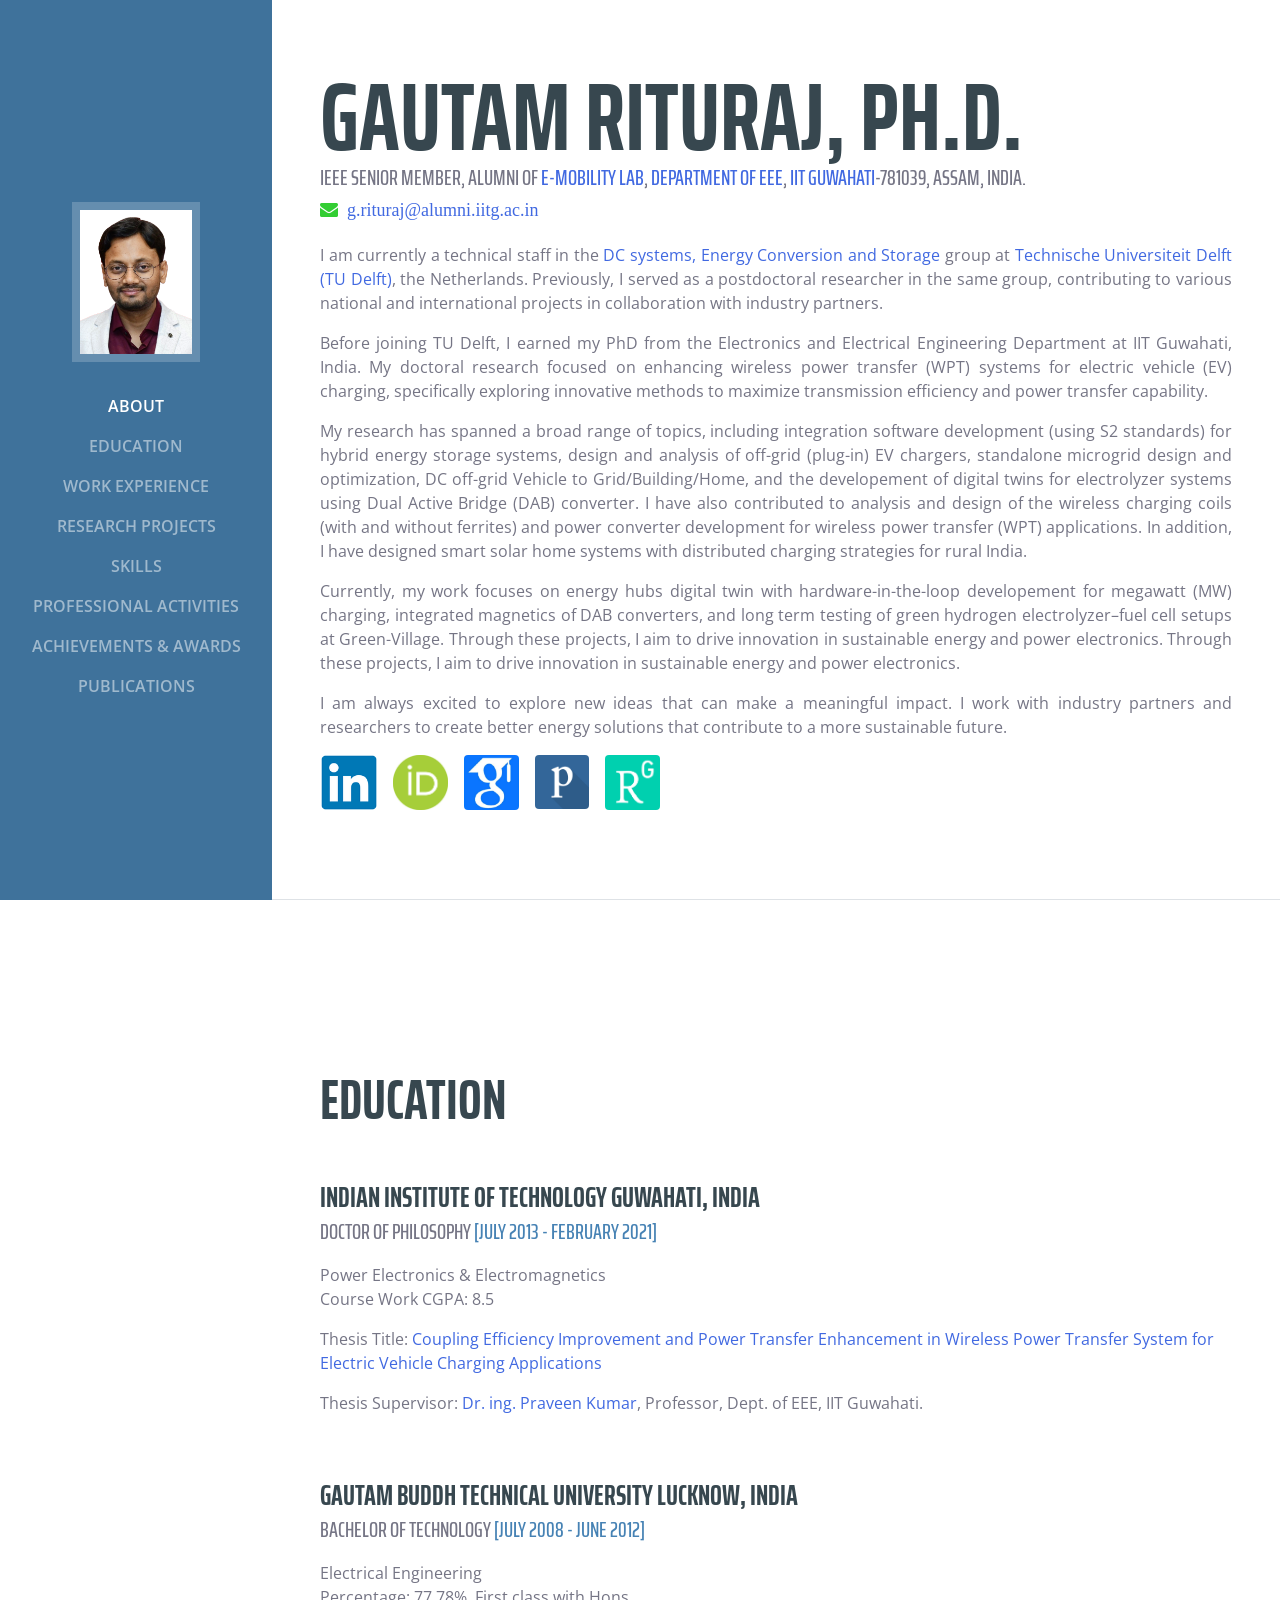
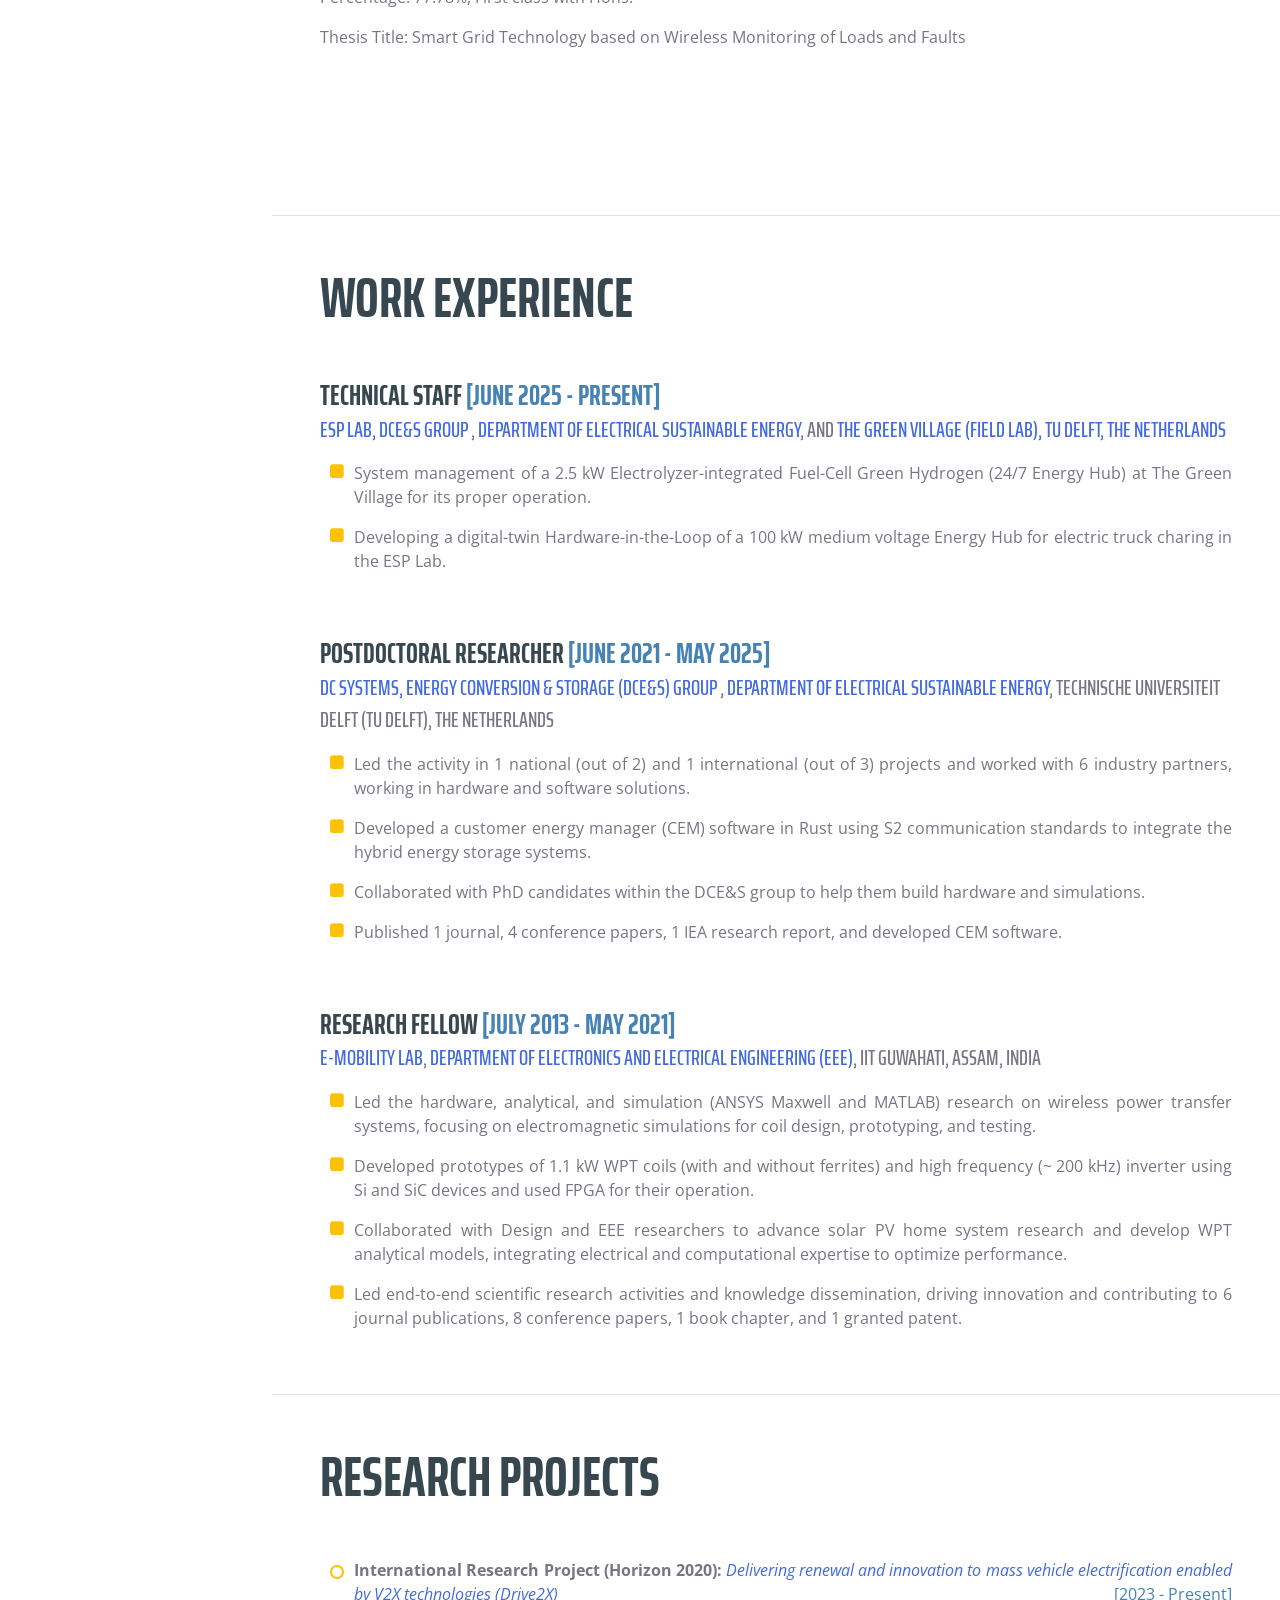
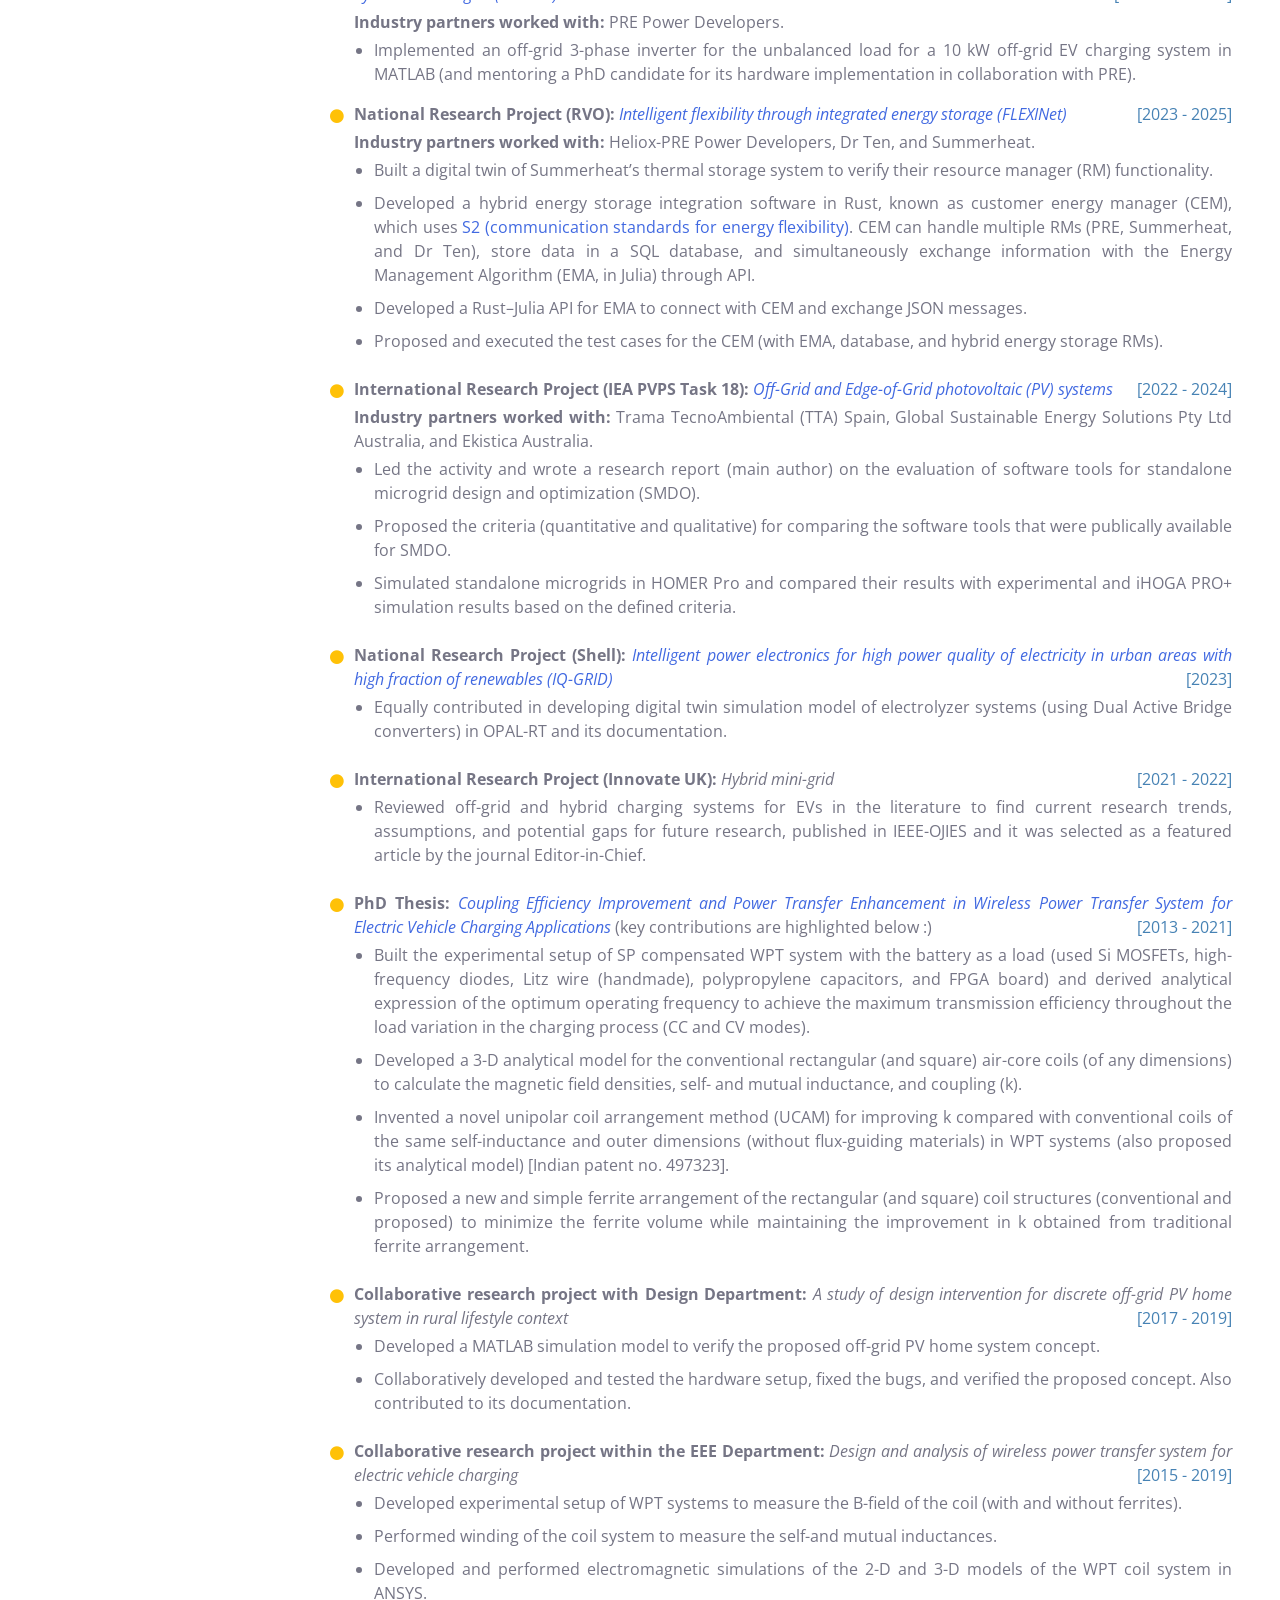
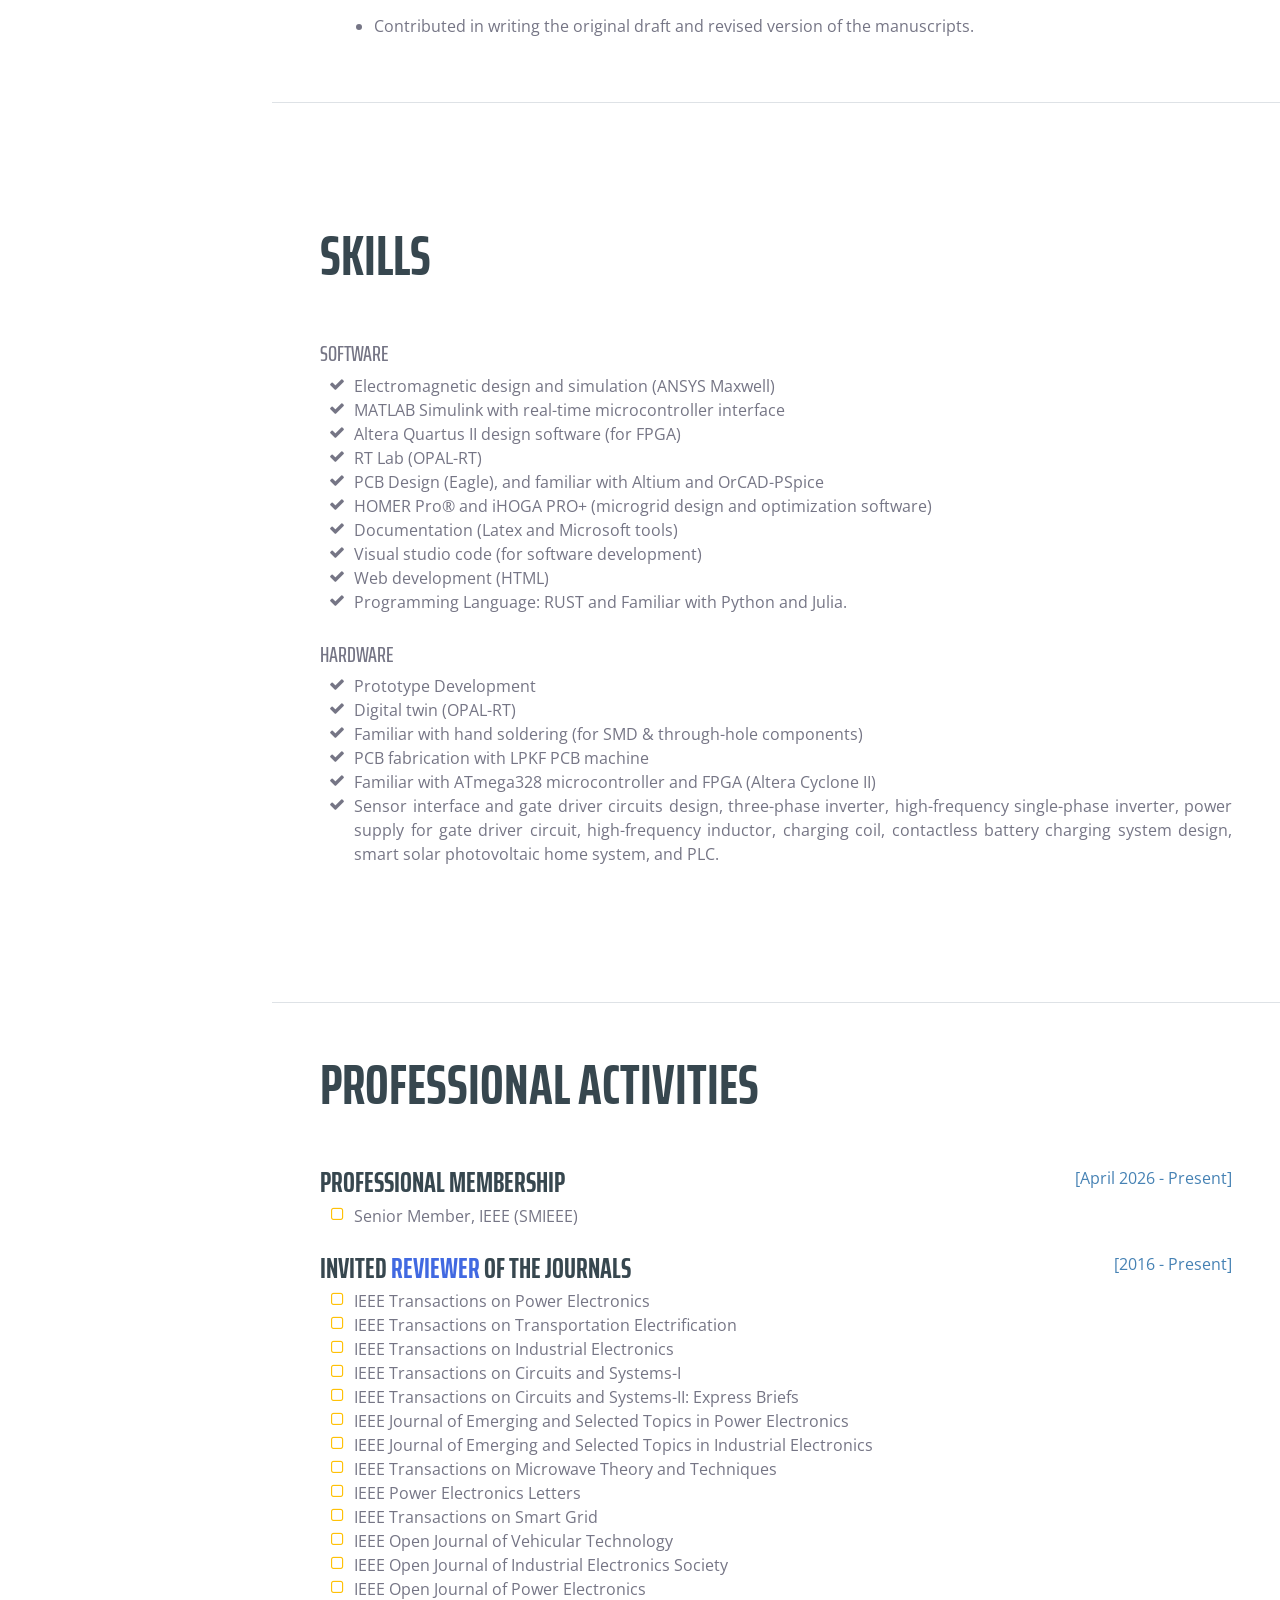
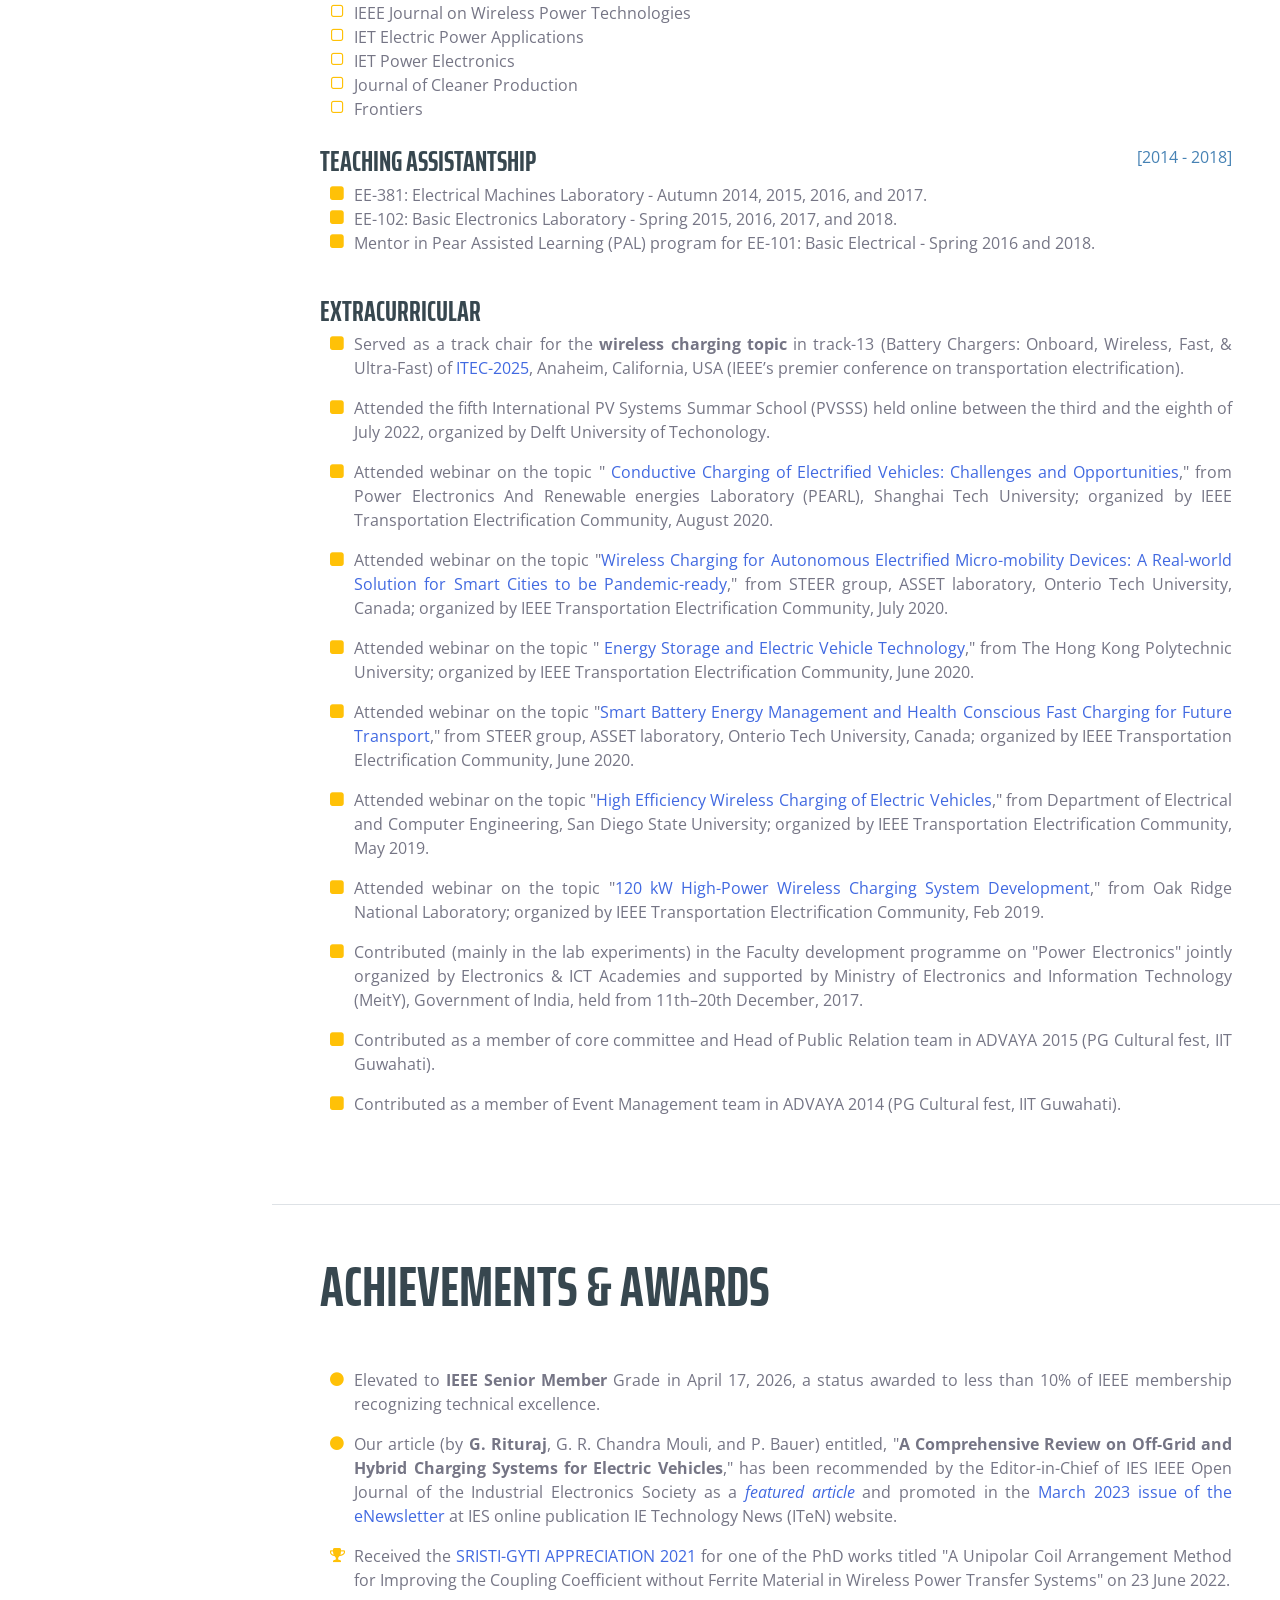
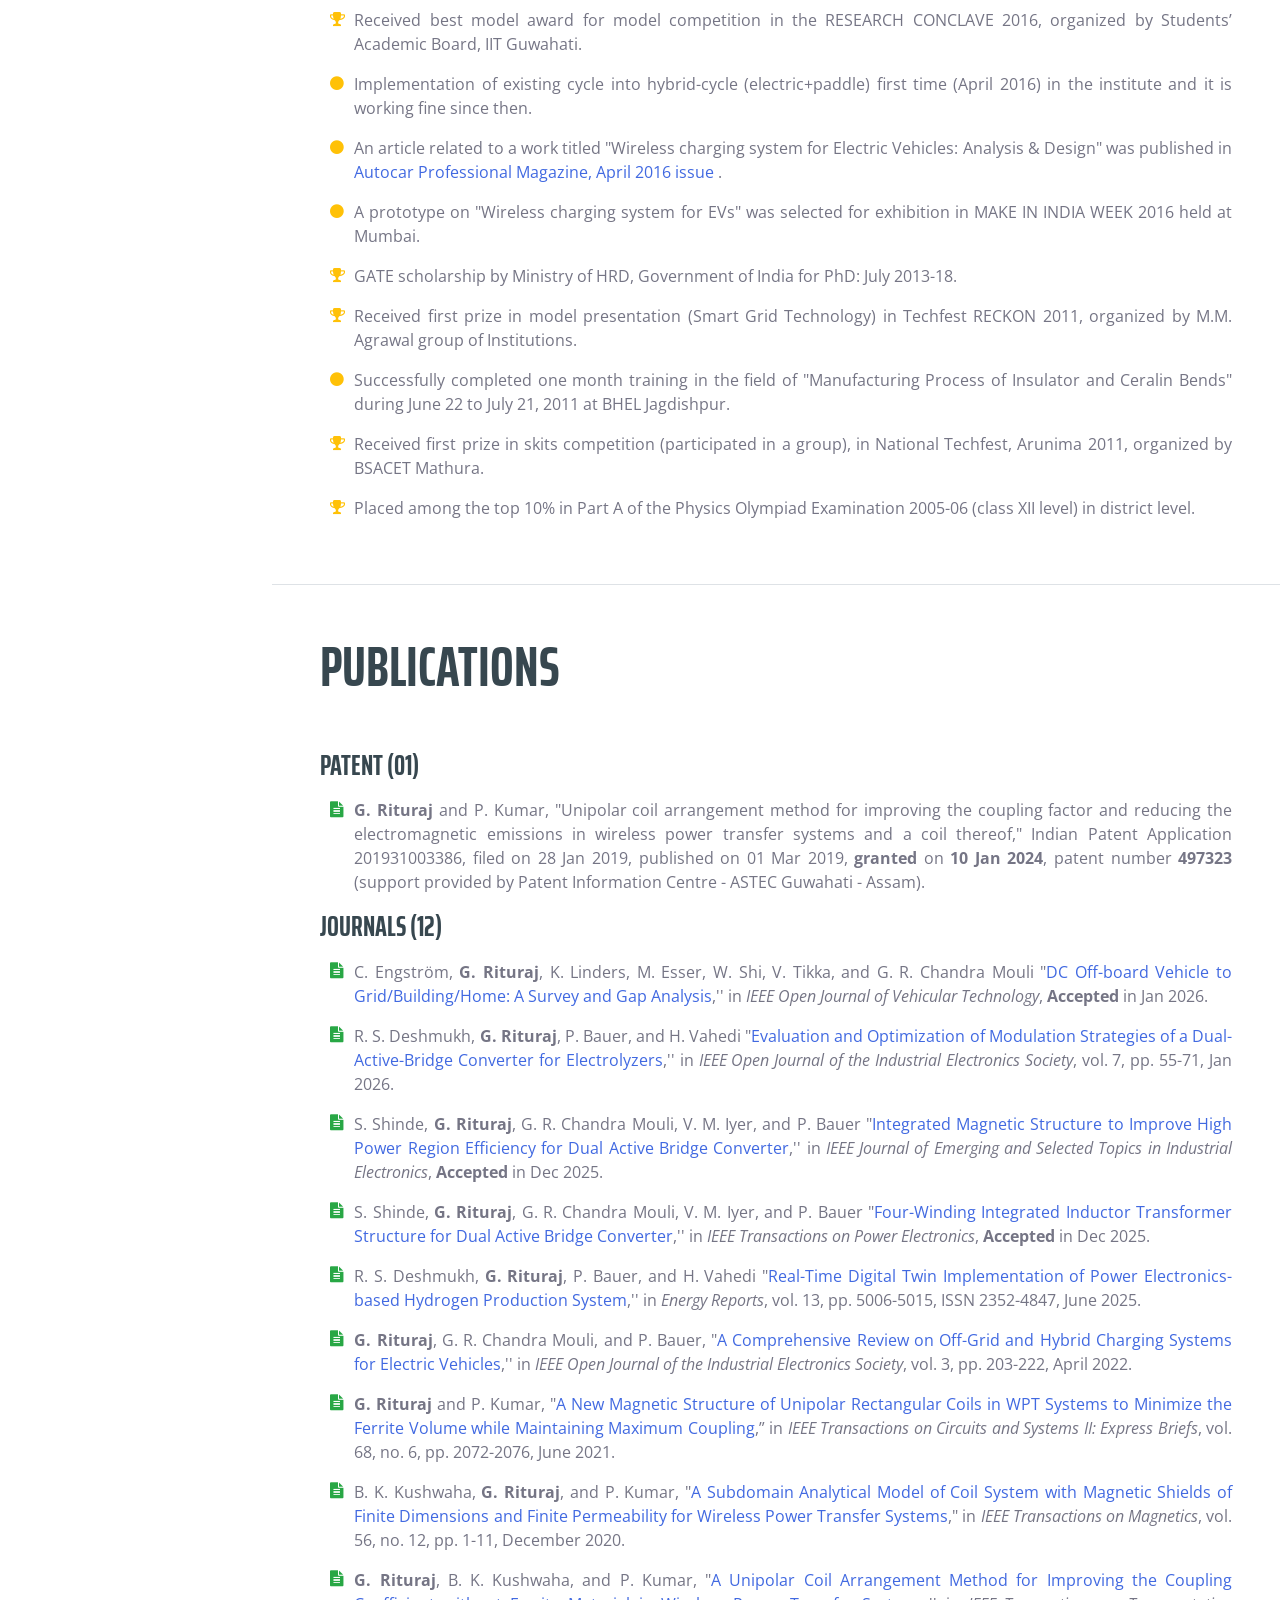
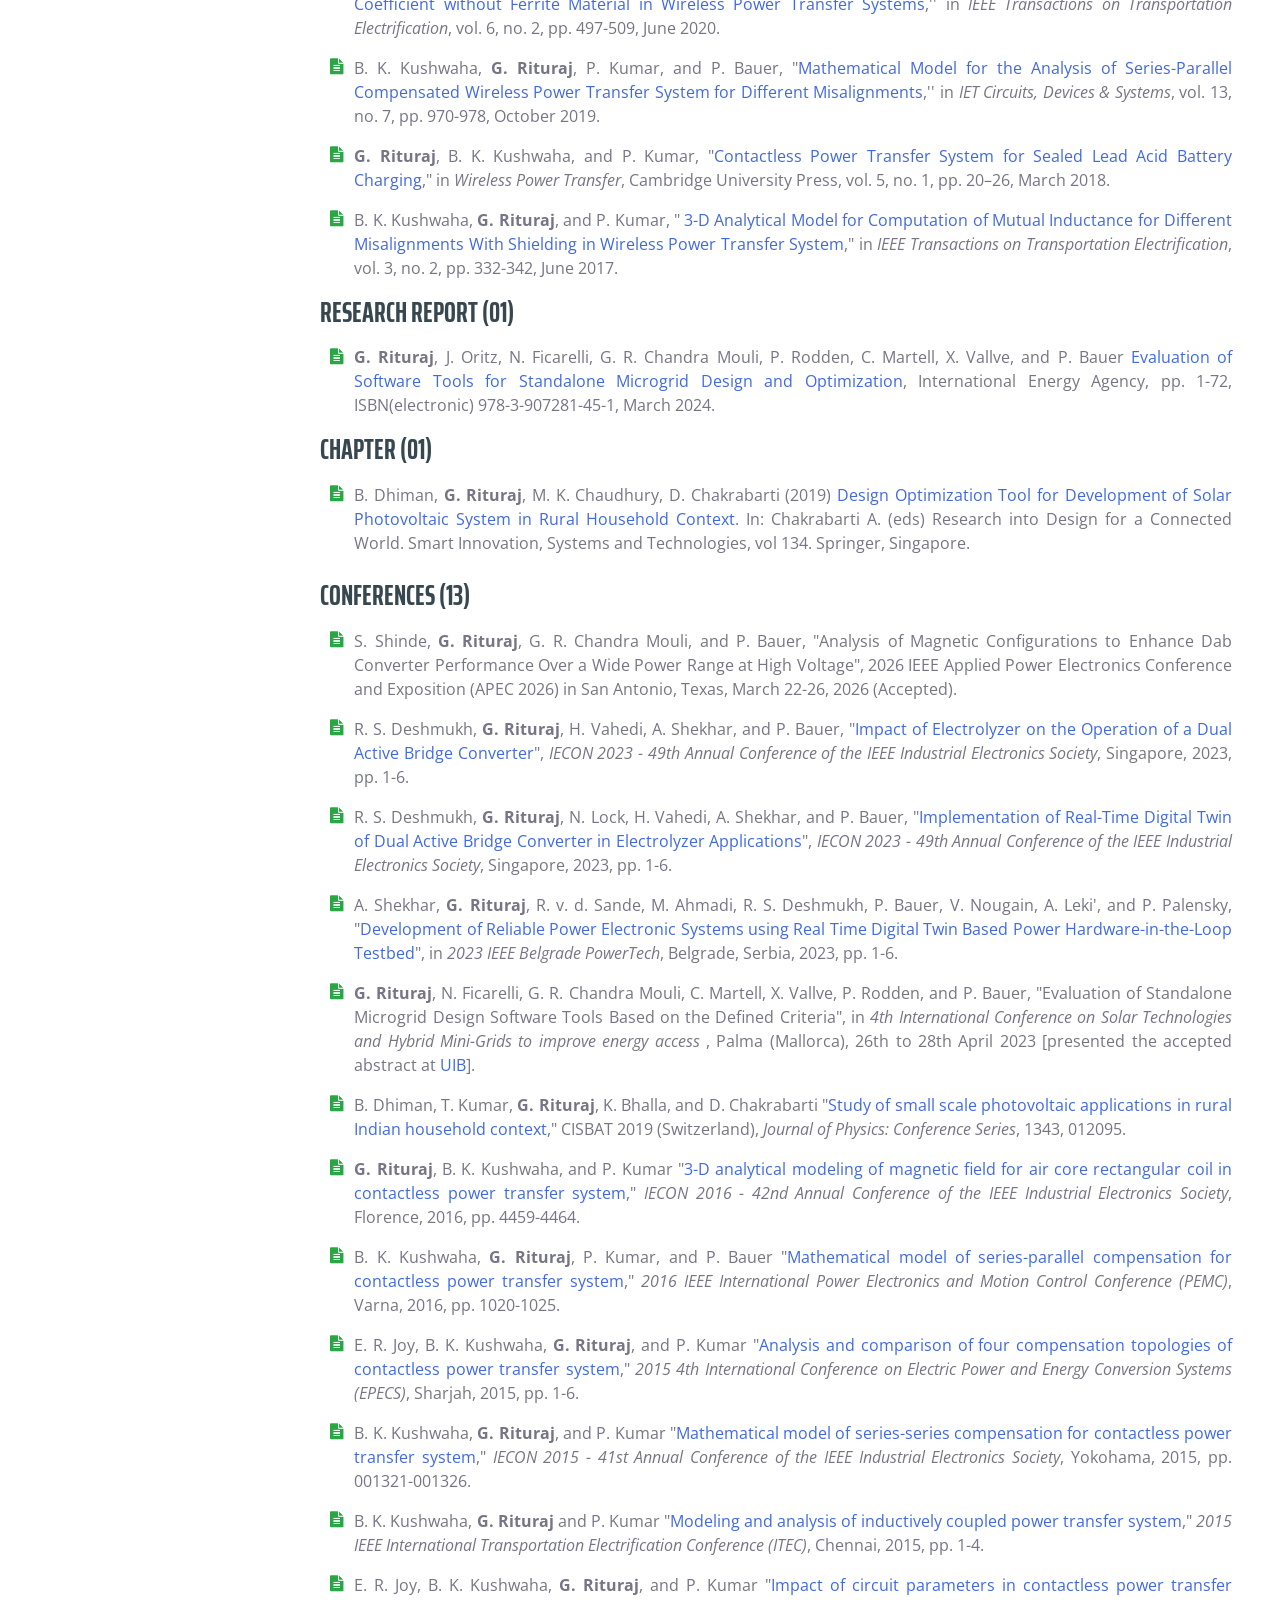
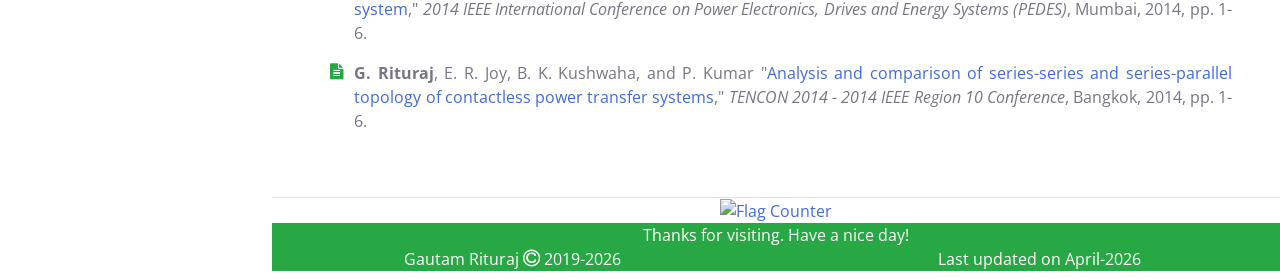
==== commit 0608e742: "Update index.html updated membership" ====
--- a/index.html
+++ b/index.html
@@ -93,11 +93,11 @@
 <!-- 		  <div class="subheading mb-0" class="text-right"> Research Scholar
           </div> -->
 		  
-          <div class="subheading mb-1"> Alumni of <a href="http://www.iitg.ac.in/e_mobility/" target="_blank">E-Mobility Lab</a>, 
+          <div class="subheading mb-1">IEEE Senior Member, Alumni of <a href="http://www.iitg.ac.in/e_mobility/" target="_blank">E-Mobility Lab</a>, 
 		  <a href="http://www.iitg.ac.in/eee/" target="_blank"> Department of EEE</a>, 
 		  <a href="http://www.iitg.ac.in/" target="_blank"> IIT Guwahati</a>-781039, Assam, India. </div>
 		  <div class="h5 mb-0">
-		  <p class="fa fa-envelope" style="font-size:18px;color:LimeGreen"> <i class="mr-1 style="font-family: 'Arial';"> <span style="font-family: 'Arial';"></i><a href="mailto:name@email.com">g.rituraj@alumni.iitg.ac.in</a>, <a href="mailto:name@email.com">gautamrtrj91@gmail.com</a> </span></p>
+		  <p class="fa fa-envelope" style="font-size:18px;color:LimeGreen"> <i class="mr-1 style="font-family: 'Arial';"> <span style="font-family: 'Arial';"></i><a href="mailto:name@email.com">g.rituraj@alumni.iitg.ac.in</a></span></p>
           </div>
           <p class=" mb-2"> 
 		  <p class="text-justify">
@@ -679,7 +679,7 @@
 			  
 <li>
               <i class="fa-li fa fa-square-o text-warning"></i>
-              Member, IEEE
+              Senior Member, IEEE (SMIEEE)
 			  </li>	
 			  
 				
@@ -691,7 +691,7 @@
 		</ul>
 		
          </div>
-            <span class="text-primary">[2022 - Present]</span>
+            <span class="text-primary">[April 2026 - Present]</span>
             
         </div>
 
@@ -899,6 +899,12 @@
 		  
  
           <ul class="fa-ul mb-0">
+		  
+		  <li>
+		  <p class="text-justify">
+              <i class="fa-li fa fa-circle text-warning"></i>
+		  	  Elevated to <strong>IEEE Senior Member </strong> Grade in April 17, 2026, a status awarded to less than 10% of IEEE membership recognizing technical excellence.
+			</p></li>
 
 		  <li>
 		  <p class="text-justify">
@@ -1238,7 +1244,7 @@
         <div class="mr-2">Gautam Rituraj <i class="fa fa-copyright" style="font-size:20px;color:white"></i> 2019-2026</div>
     </div>
     <div class="text-center-right col-md-6">
-        <div class="ml-2">Last updated on Jan-2026</div>
+        <div class="ml-2">Last updated on April-2026</div>
     </div>
 	</div>
 	 </div>
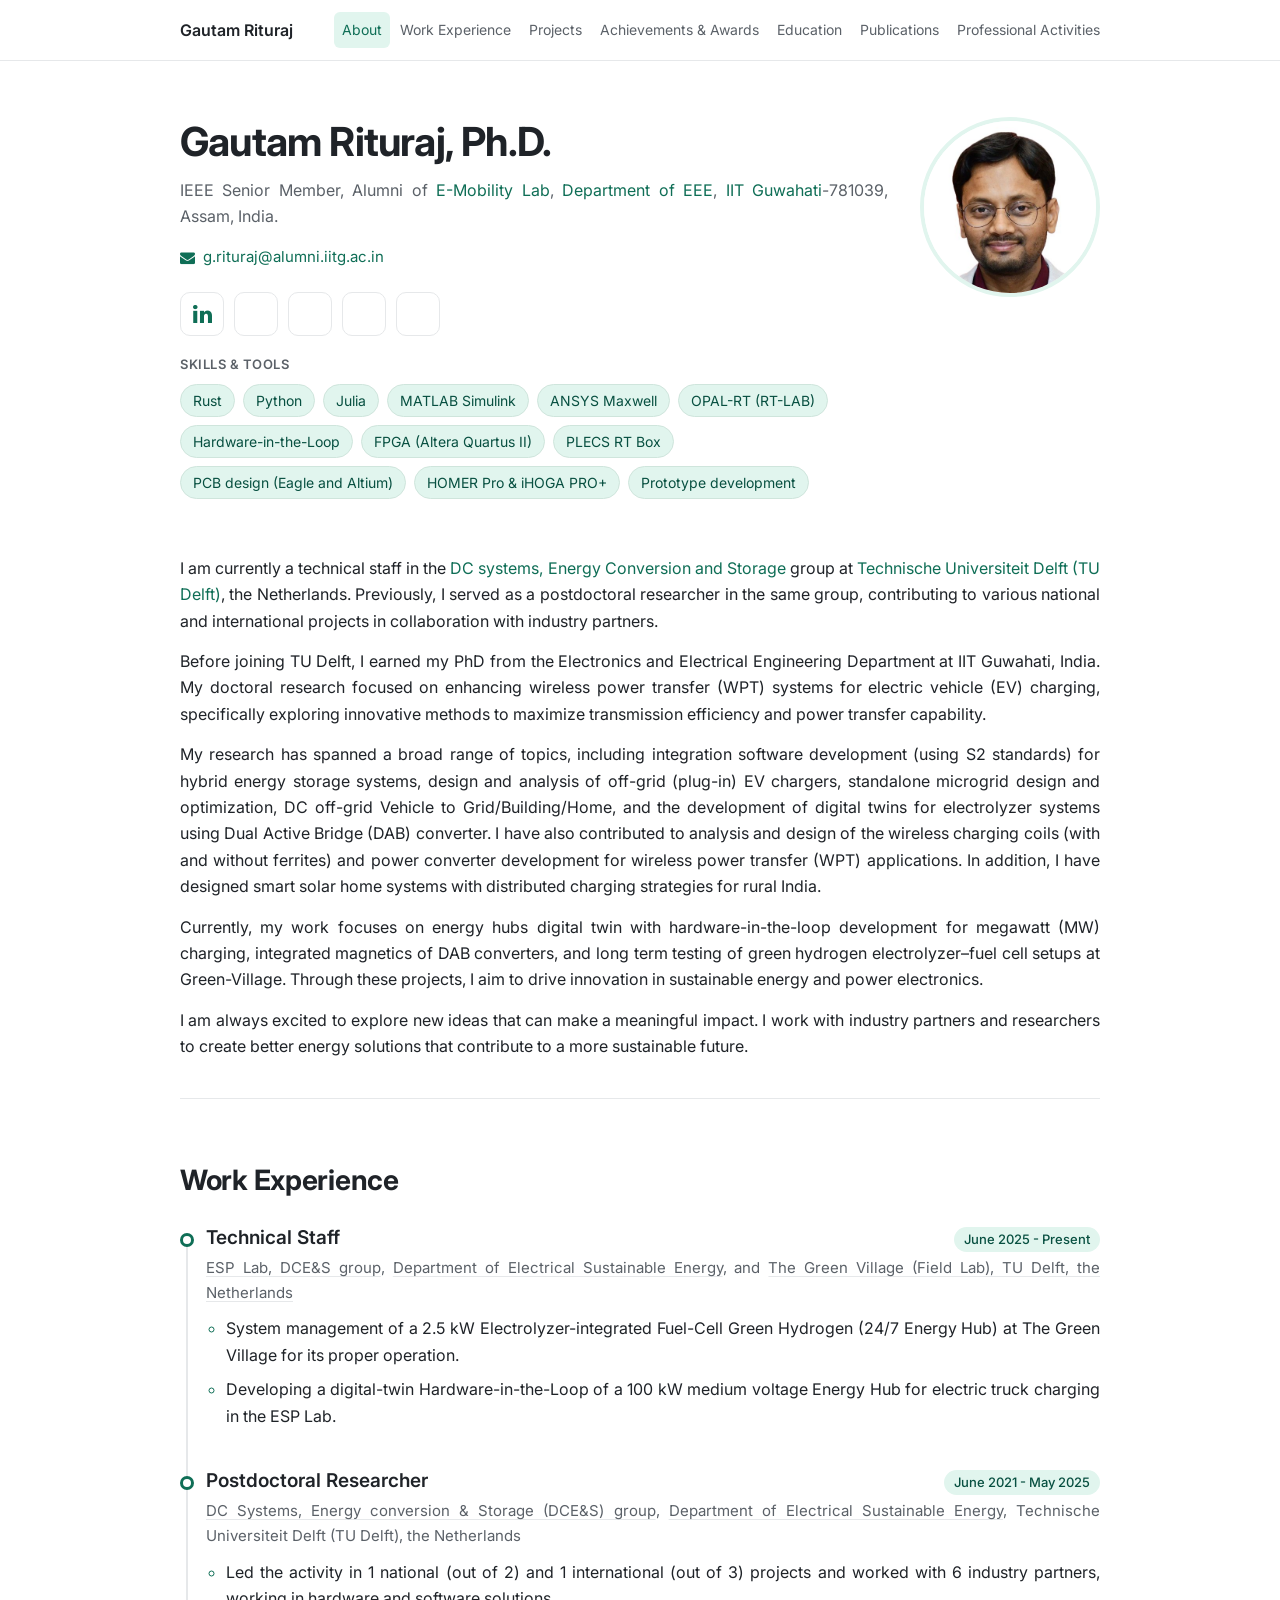
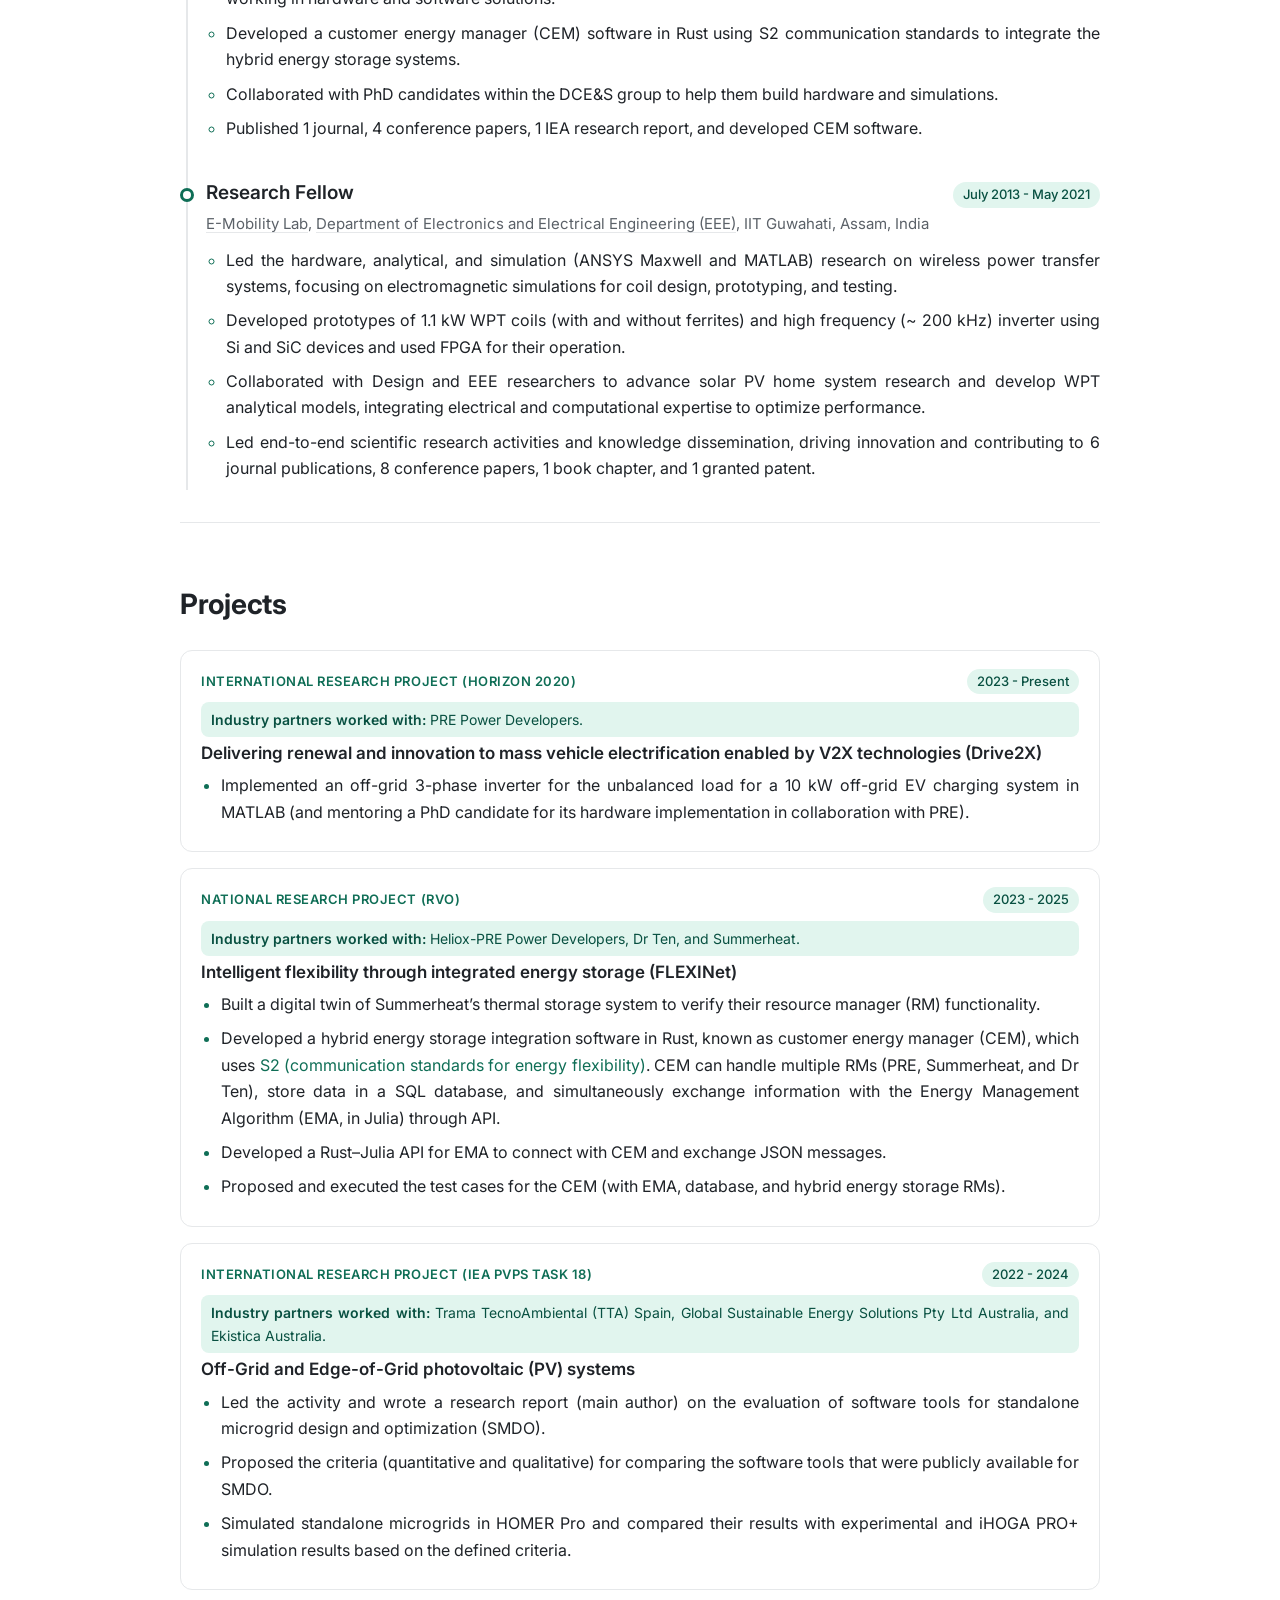
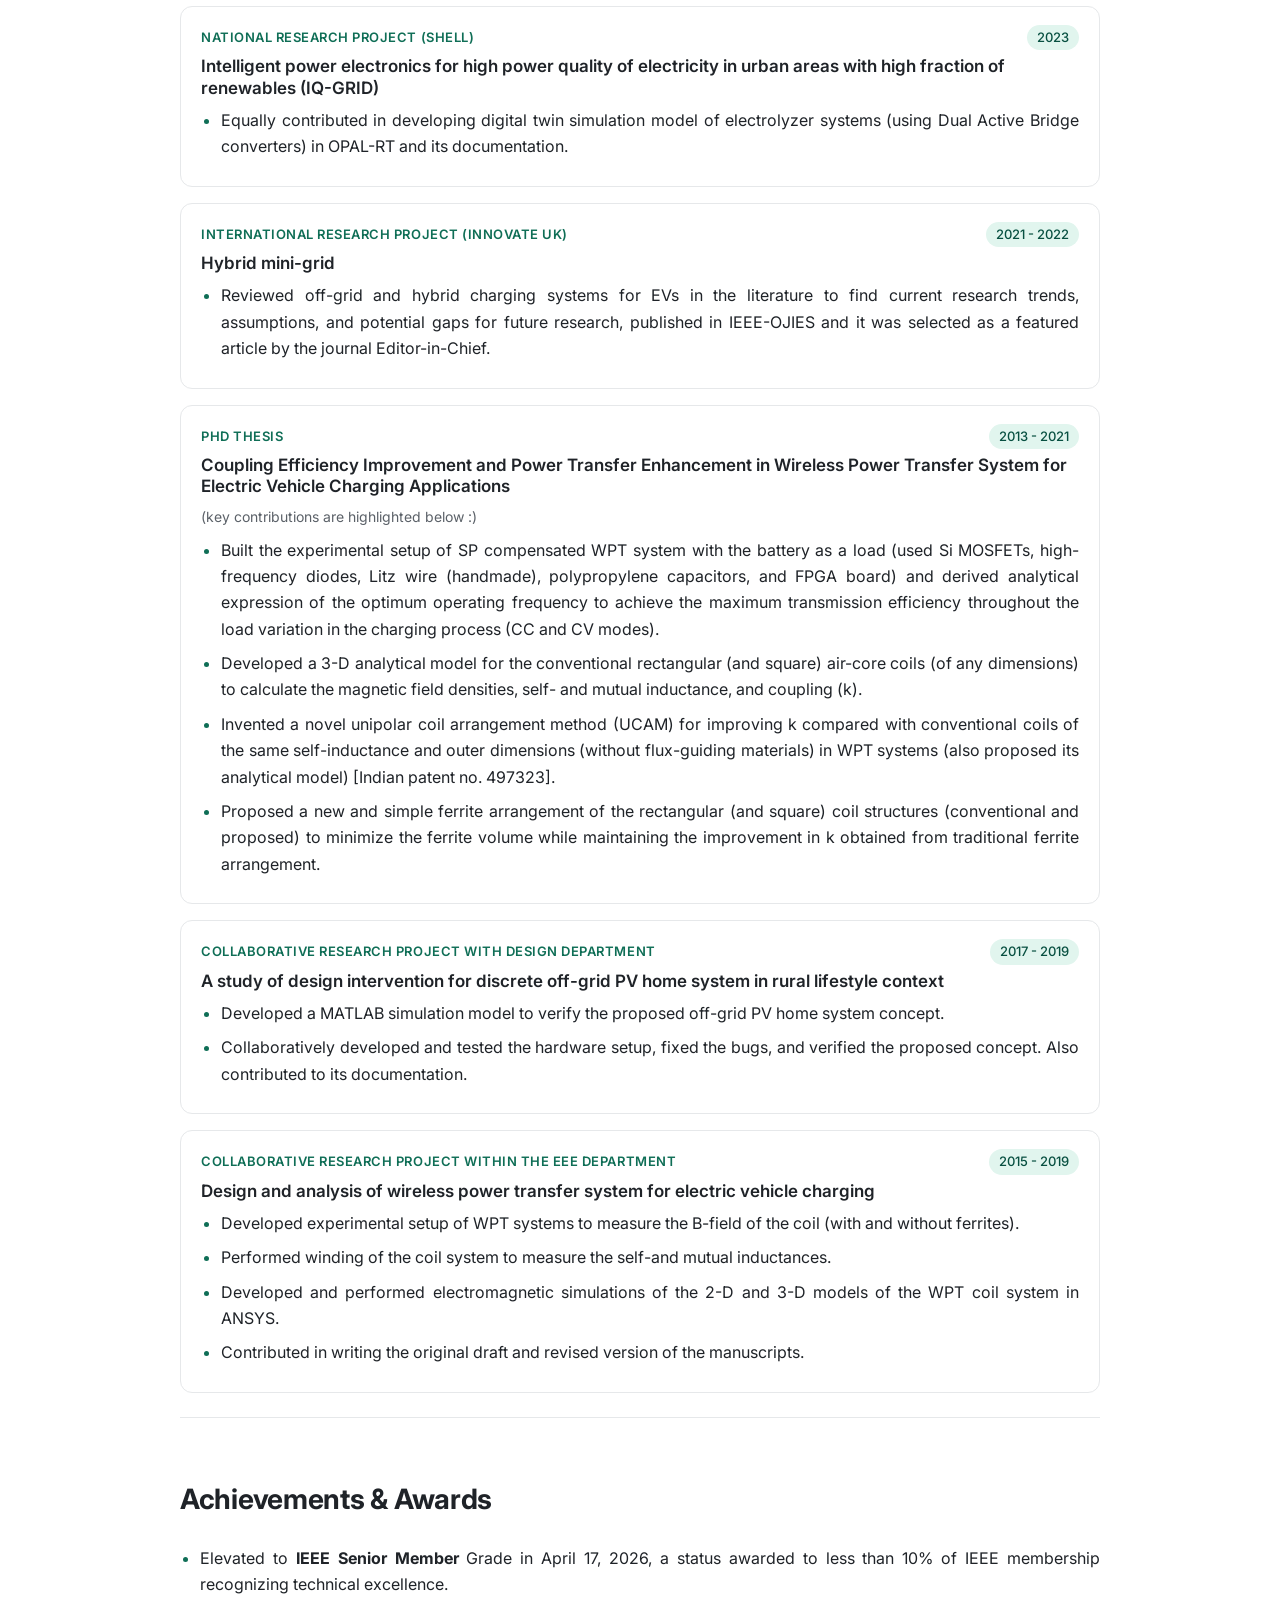
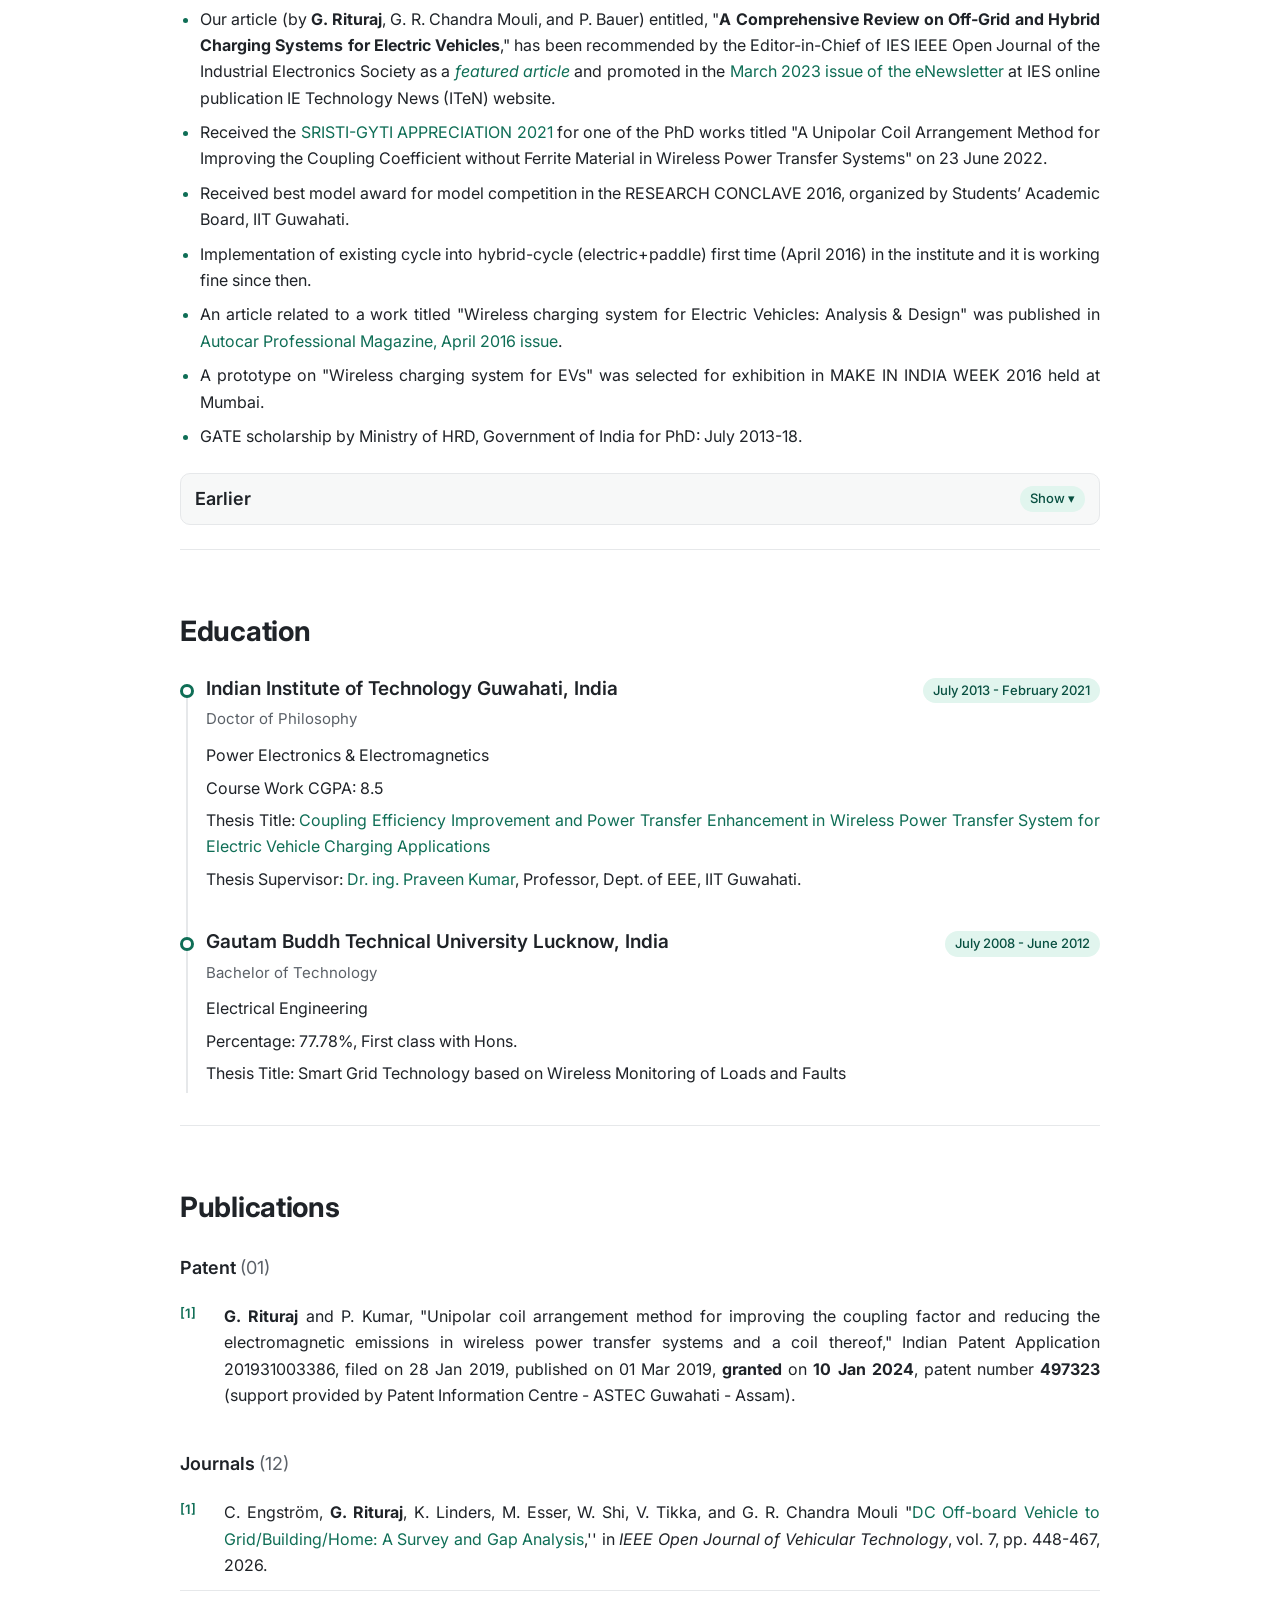
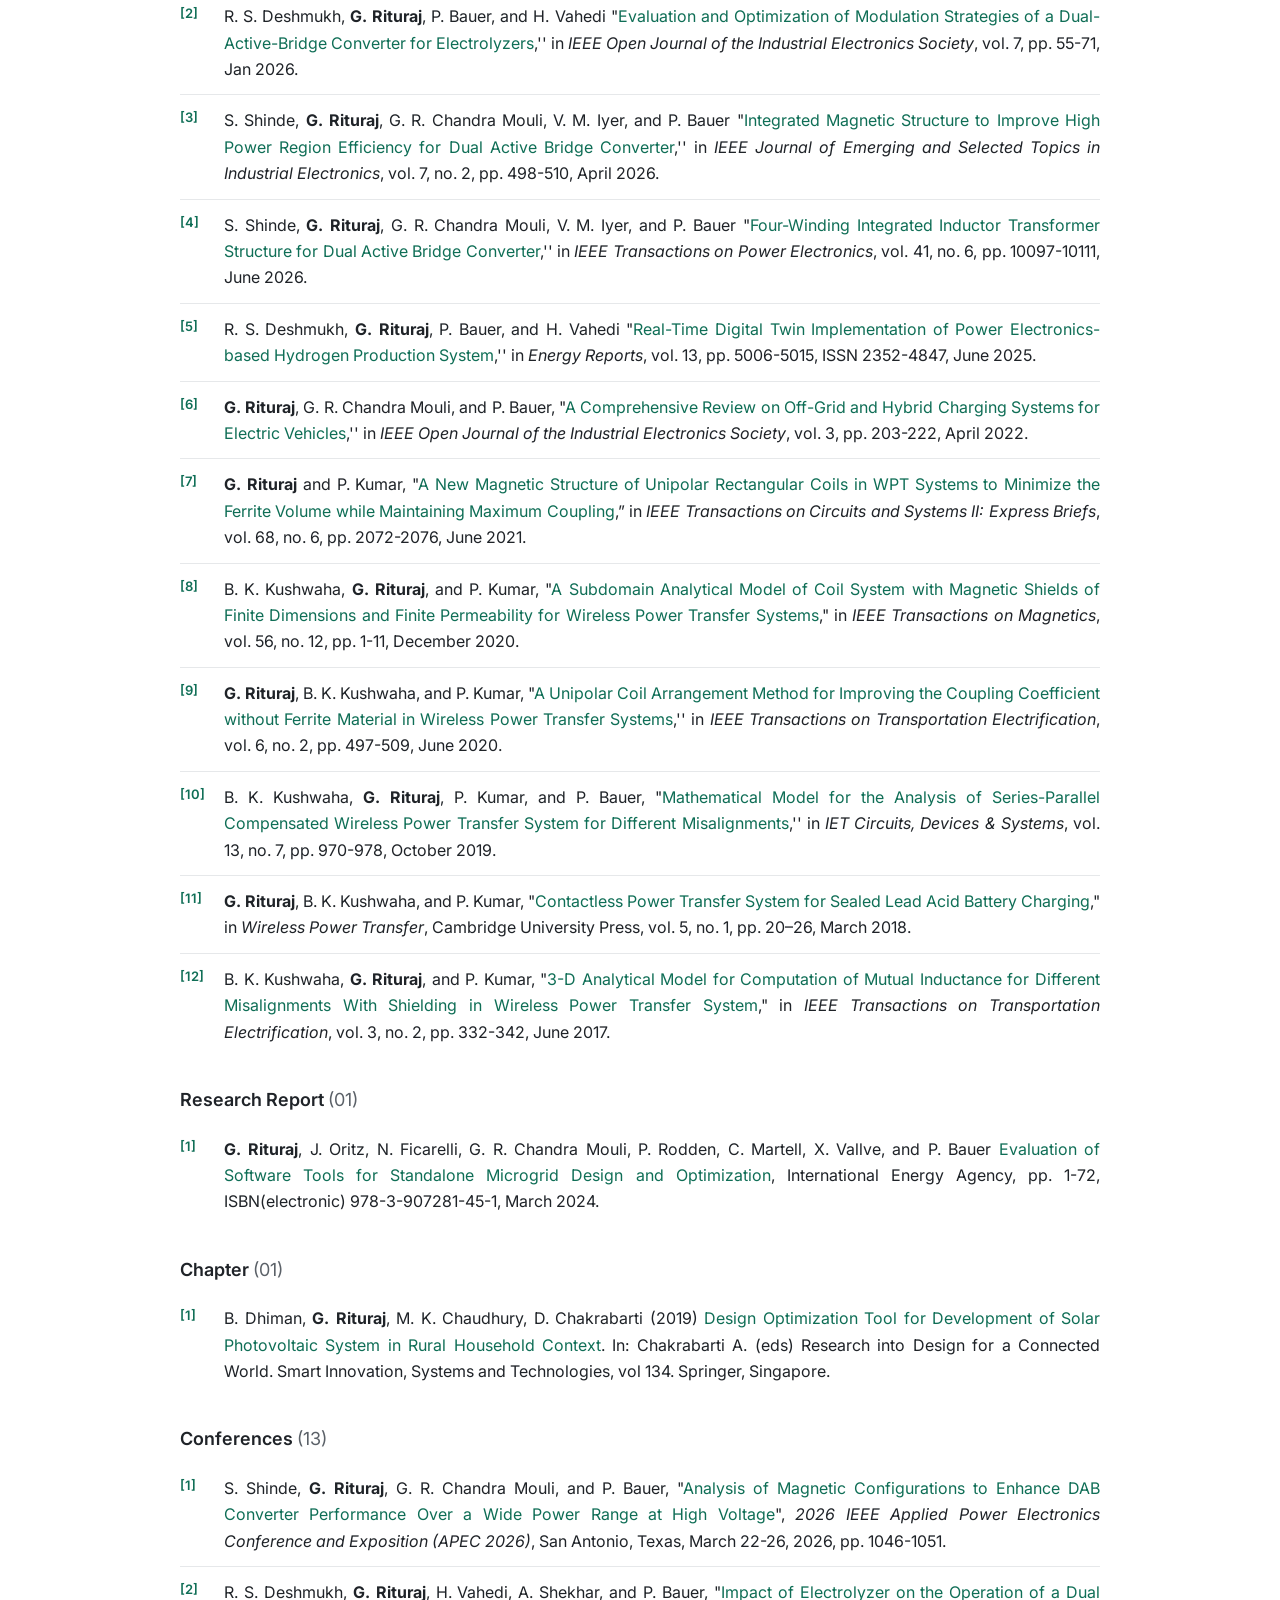
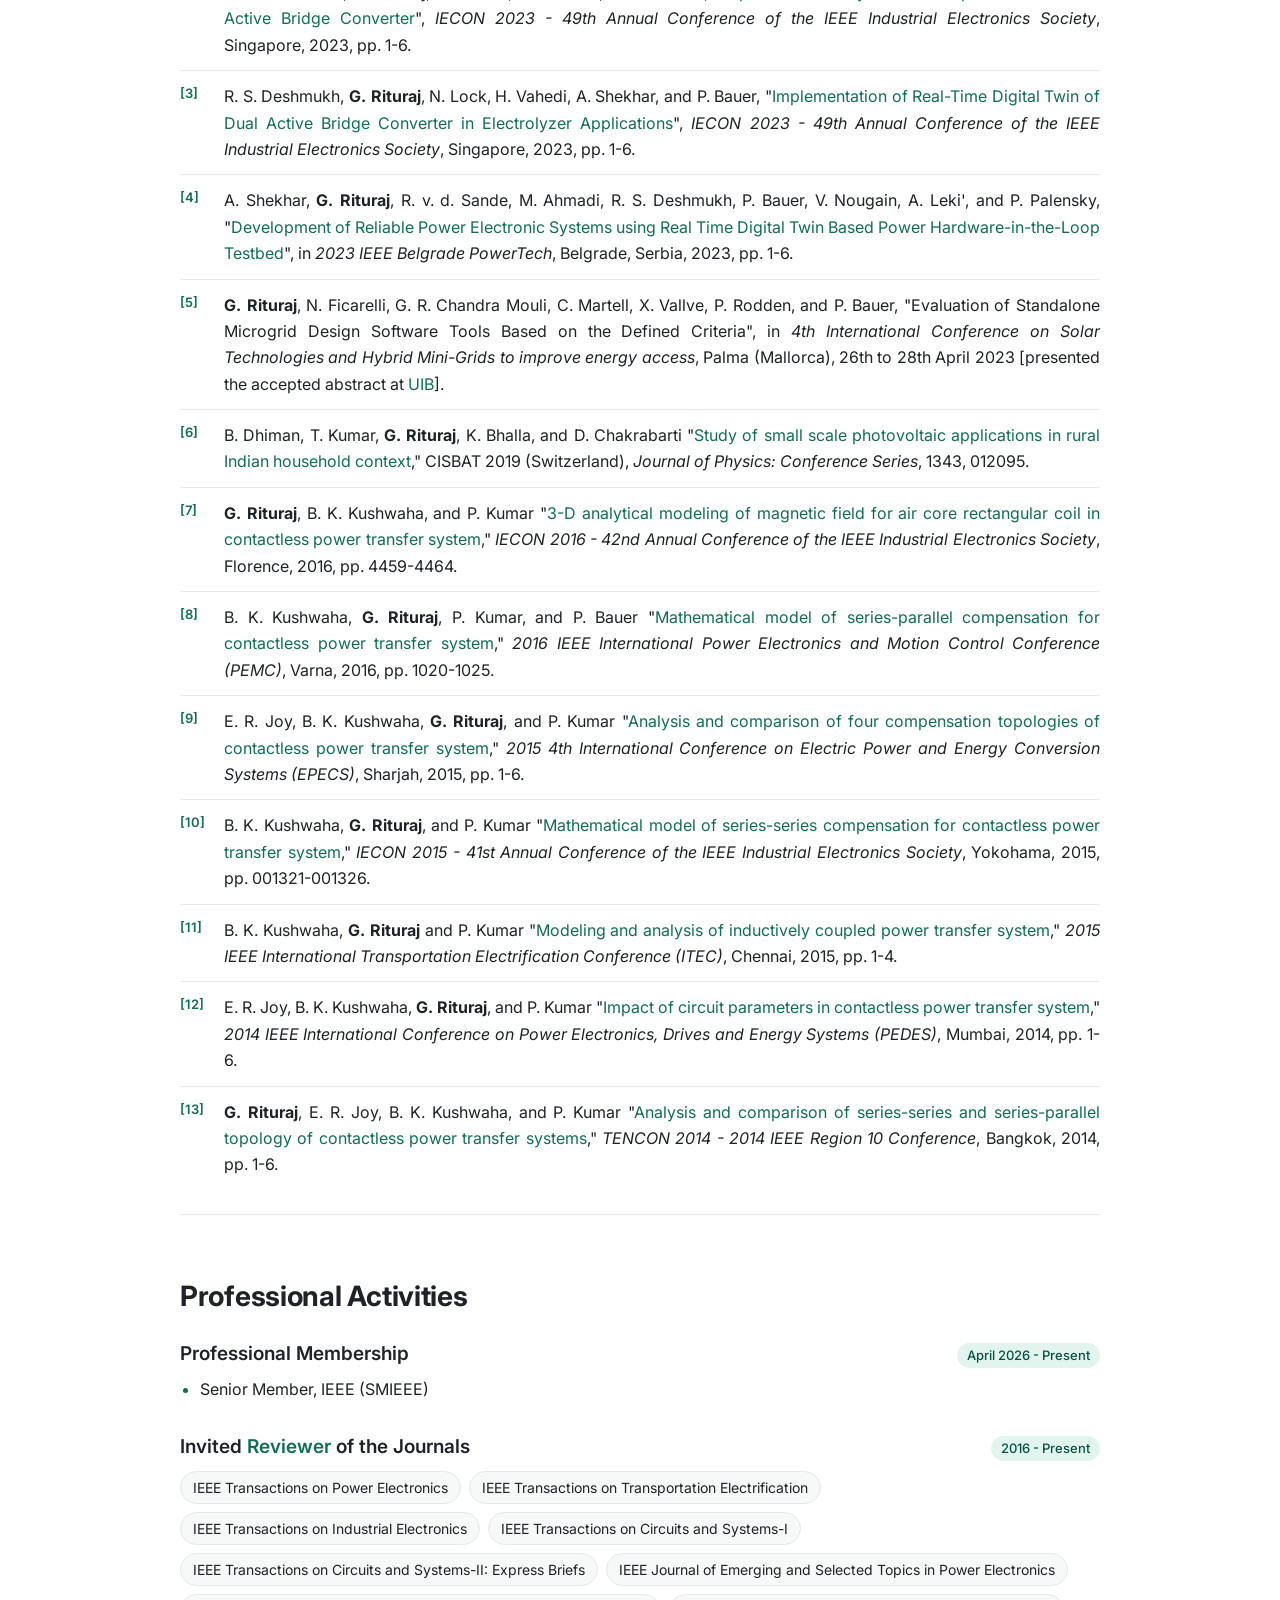
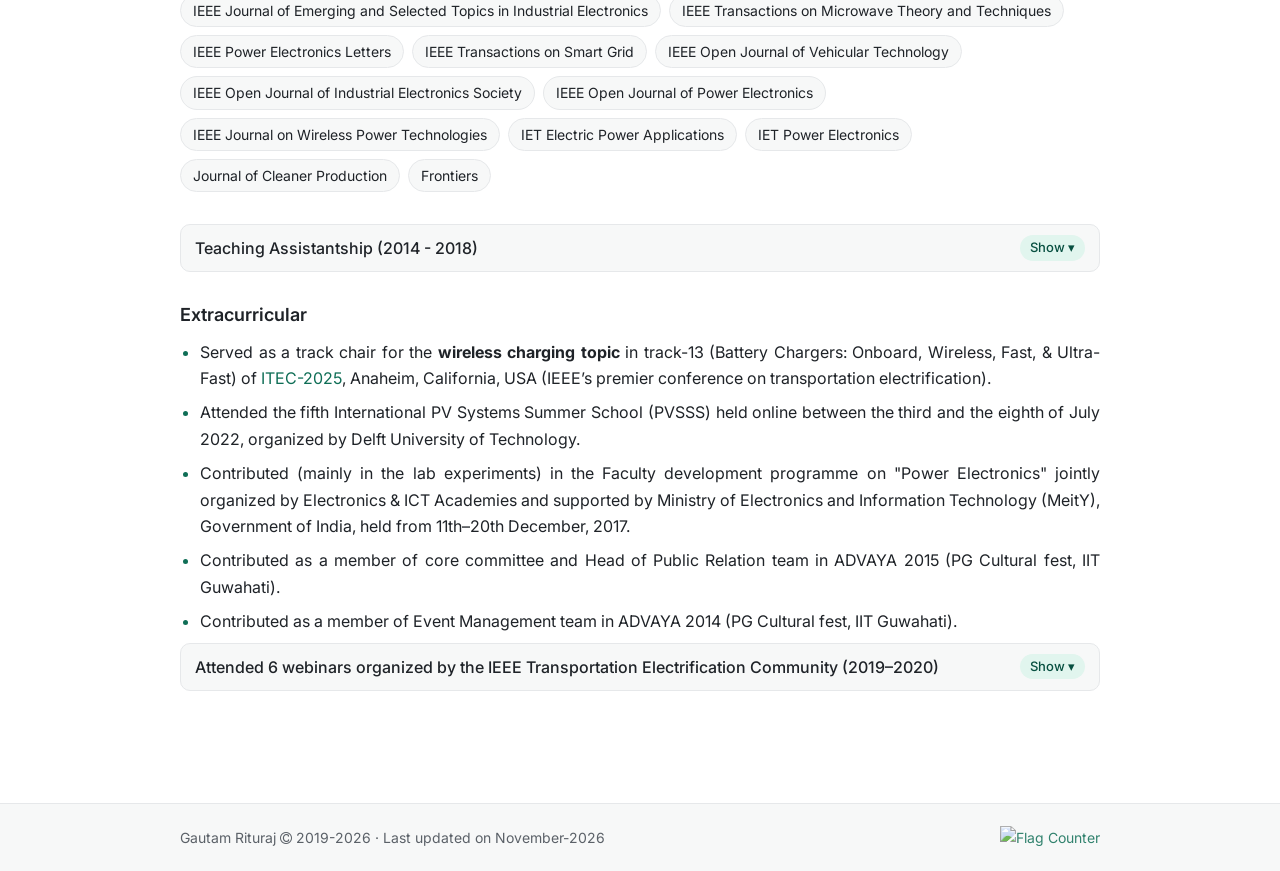
==== commit 036e4fe8: "New look New look by Claude added SEO and optimized for industry use" ====
--- a/index.html
+++ b/index.html
@@ -1,1266 +1,577 @@
 <!DOCTYPE html>
 <html lang="en">
-
-  <head>
-
-    <meta charset="utf-8">
-    <meta name="viewport" content="width=device-width, initial-scale=1, shrink-to-fit=yes">
-    <meta name="description" content="">
-    <meta name="author" content="">
-
-    <title>Gautam Rituraj, Ph.D.-Webpage</title>
-
-    <!-- Bootstrap core CSS -->
-    <link href="vendor/bootstrap/css/bootstrap.min.css" rel="stylesheet">
-
-    <!-- Custom fonts for this template -->
-	  <link href="https://fonts.googleapis.com/css?family=Saira+Extra+Condensed:500,700" rel="stylesheet">
-      <link href="https://fonts.googleapis.com/css?family=Muli:400,400i,800,800i" rel="stylesheet">
-	  <link href="https://fonts.googleapis.com/css?family=Open+Sans|Saira&display=swap" rel="stylesheet"> 
-     <link href="vendor/font-awesome/css/font-awesome.min.css" rel="stylesheet">
-	  <link href="vendor/Saira.woff2" rel="stylesheet">
-     <link href="vendor/Sans.woff2" rel="stylesheet">
-     <link href="vendor/devicons/css/devicons.min.css" rel="stylesheet">
-     <link href="vendor/simple-line-icons/css/simple-line-icons.css" rel="stylesheet">
-	 <!--  <link href="vendor/fontawesome-free/css/all.min.css" rel="stylesheet"> -->
-
-    <!-- Custom styles for this template -->
-    <link href="css/resume.min.css" rel="stylesheet">
-	<style>
-        
-        .custom-list li {
-            margin-bottom: 9px;
+<head>
+  <meta charset="utf-8">
+  <meta name="viewport" content="width=device-width, initial-scale=1">
+  <meta name="description" content="Gautam Rituraj, Ph.D. – technical staff in the DC Systems, Energy Conversion and Storage group at TU Delft. Research in wireless power transfer, EV charging, DAB converters, digital twins and green hydrogen.">
+  <meta name="author" content="Gautam Rituraj">
+  <meta property="og:title" content="Gautam Rituraj, Ph.D.">
+  <meta property="og:description" content="Technical staff at TU Delft – power electronics, EV charging, wireless power transfer, digital twins and green hydrogen.">
+  <meta property="og:type" content="profile">
+  <meta property="og:url" content="https://gautamrituraj.github.io/g.rituraj/">
+  <meta property="og:image" content="https://gautamrituraj.github.io/g.rituraj/img/profile.jpg">
+  <link rel="canonical" href="https://gautamrituraj.github.io/g.rituraj/">
+  <link rel="icon" type="image/jpeg" href="img/profile.jpg">
+  <link rel="sitemap" type="application/xml" href="sitemap.xml">
+  <meta name="robots" content="index, follow, max-image-preview:large">
+  <meta property="og:site_name" content="Gautam Rituraj, Ph.D.">
+  <meta property="og:locale" content="en_US">
+  <meta property="profile:first_name" content="Gautam">
+  <meta property="profile:last_name" content="Rituraj">
+  <meta name="twitter:card" content="summary">
+  <meta name="twitter:title" content="Gautam Rituraj, Ph.D.">
+  <meta name="twitter:description" content="Technical staff at TU Delft – power electronics, EV charging, wireless power transfer, digital twins and green hydrogen.">
+  <meta name="twitter:image" content="https://gautamrituraj.github.io/g.rituraj/img/profile.jpg">
+
+  <!-- Structured data: lets Google understand this page as a person's profile -->
+  <script type="application/ld+json">
+  {
+    "@context": "https://schema.org",
+    "@type": "ProfilePage",
+    "url": "https://gautamrituraj.github.io/g.rituraj/",
+    "dateModified": "2026-11-13",
+    "mainEntity": {
+      "@type": "Person",
+      "@id": "https://gautamrituraj.github.io/g.rituraj/#person",
+      "name": "Gautam Rituraj",
+      "givenName": "Gautam",
+      "familyName": "Rituraj",
+      "honorificSuffix": "Ph.D.",
+      "jobTitle": "Technical Staff",
+      "description": "Technical staff in the DC Systems, Energy Conversion and Storage group at TU Delft, working on power electronics, EV charging, wireless power transfer, DAB converters, digital twins and green hydrogen.",
+      "url": "https://gautamrituraj.github.io/g.rituraj/",
+      "image": "https://gautamrituraj.github.io/g.rituraj/img/profile.jpg",
+      "email": "mailto:g.rituraj@alumni.iitg.ac.in",
+      "address": {
+        "@type": "PostalAddress",
+        "addressLocality": "Delft",
+        "addressCountry": "NL"
+      },
+      "worksFor": {
+        "@type": "Organization",
+        "name": "Delft University of Technology (TU Delft)",
+        "url": "https://www.tudelft.nl/en/"
+      },
+      "alumniOf": [
+        {
+          "@type": "CollegeOrUniversity",
+          "name": "Indian Institute of Technology Guwahati",
+          "url": "http://www.iitg.ac.in/"
+        },
+        {
+          "@type": "CollegeOrUniversity",
+          "name": "Gautam Buddh Technical University Lucknow"
         }
-		.date-right {
-		float: right;
-		}
-    </style>
-
-  </head>
-
-  <body id="page-top">
-
-    <nav class="navbar navbar-expand-lg navbar-dark bg-primary fixed-top" id="sideNav">
-      <a class="navbar-brand js-scroll-trigger" href="#page-top">
-        <span class="d-block d-lg-none"><img class="img-fluid img-profile circle mx-auto mb-0" src="img/profile.jpg" width="140" height="140" ></span>
-        <span class="d-none d-lg-block">
-          <img class="img-fluid img-profile circle mx-auto mb-3" src="img/profile.jpg" >
-        </span>
-      </a>
-      <button class="navbar-toggler" type="button" data-toggle="collapse" data-target="#navbarSupportedContent" aria-controls="navbarSupportedContent" aria-expanded="false" aria-label="Toggle navigation">
-        <span class="navbar-toggler-icon"></span>
-      </button>
-      <div class="collapse navbar-collapse" id="navbarSupportedContent">
-        <ul class="navbar-nav">
-          <li class="nav-item">
-            <a class="nav-link js-scroll-trigger" href="#about">About</a>
-          </li>
-		   <!-- <li class="nav-item">
-            <a class="nav-link js-scroll-trigger" href="#interests">Interests</a>
-          </li> -->
-		 <li class="nav-item">
-           <a class="nav-link js-scroll-trigger" href="#education">Education </a>
-          </li>
-         <li class="nav-item">
-            <a class="nav-link js-scroll-trigger" href="#work_experience">Work Experience</a>
-          </li>
-		  <li class="nav-item">
-            <a class="nav-link js-scroll-trigger" href="#research_projects">Research Projects</a>
-          </li>
-		   <li class="nav-item">
-            <a class="nav-link js-scroll-trigger" href="#skills">Skills</a>
-          </li>
-          <li class="nav-item">
-            <a class="nav-link js-scroll-trigger" href="#professionalactivities">Professional Activities</a>
-          </li>
-          <li class="nav-item">
-            <a class="nav-link js-scroll-trigger" href="#awards">Achievements & Awards</a>
-          </li>
-		  <li class="nav-item">
-            <a class="nav-link js-scroll-trigger" href="#publications">Publications</a>
-          </li>
+      ],
+      "hasCredential": {
+        "@type": "EducationalOccupationalCredential",
+        "credentialCategory": "degree",
+        "name": "Doctor of Philosophy (Power Electronics & Electromagnetics)",
+        "recognizedBy": {
+          "@type": "CollegeOrUniversity",
+          "name": "Indian Institute of Technology Guwahati"
+        }
+      },
+      "memberOf": {
+        "@type": "Organization",
+        "name": "IEEE",
+        "description": "Senior Member"
+      },
+      "knowsAbout": [
+        "Power electronics",
+        "Electric vehicle (EV) charging",
+        "Energy hubs",
+        "Wireless power transfer (WPT)",
+        "Dual Active Bridge (DAB) converters",
+        "Integrated magnetics",
+        "Digital twins",
+        "Hardware-in-the-Loop",
+        "Green hydrogen electrolyzers and fuel cells",
+        "Hybrid energy storage systems",
+        "Off-grid EV chargers",
+        "Standalone microgrid design and optimization",
+        "Vehicle to Grid (V2G)",
+        "Rust",
+        "Python",
+        "Julia",
+        "MATLAB Simulink",
+        "ANSYS Maxwell",
+        "OPAL-RT",
+        "FPGA",
+        "PCB design",
+        "HOMER Pro",
+        "Prototype development"
+      ],
+      "sameAs": [
+        "https://www.linkedin.com/in/gautam-rituraj-ph-d-92a8a388/",
+        "https://orcid.org/0000-0002-3953-6254",
+        "https://scholar.google.co.in/citations?user=JrsQKWUAAAAJ",
+        "https://www.webofscience.com/wos/author/rid/I-9314-2019",
+        "https://www.researchgate.net/profile/Gautam_Rituraj"
+      ]
+    }
+  }
+  </script>
+
+  <title>Gautam Rituraj, Ph.D. – PE and Electromagnetics | EV Charging &amp; Energy Hub | TU Delft</title>
+
+  <link rel="preconnect" href="https://fonts.googleapis.com">
+  <link rel="preconnect" href="https://fonts.gstatic.com" crossorigin>
+  <link href="https://fonts.googleapis.com/css2?family=Inter:wght@400;500;600;700&display=swap" rel="stylesheet">
+  <link href="vendor/font-awesome/css/font-awesome.min.css" rel="stylesheet">
+  <link href="https://cdnjs.cloudflare.com/ajax/libs/academicons/1.9.4/css/academicons.min.css" rel="stylesheet">
+  <link href="css/modern.css" rel="stylesheet">
+</head>
+
+<body id="page-top">
+
+  <header class="topnav">
+    <div class="inner">
+      <a class="brand" href="#page-top">Gautam Rituraj</a>
+      <button class="nav-toggle" type="button" aria-controls="nav-links" aria-expanded="false" aria-label="Toggle navigation"><i class="fa fa-bars" aria-hidden="true"></i></button>
+      <ul class="nav-links" id="nav-links">
+        <li><a href="#about">About</a></li>
+        <!-- <li><a href="#interests">Interests</a></li> -->
+        <li><a href="#work_experience">Work Experience</a></li>
+        <li><a href="#research_projects">Projects</a></li>
+        <li><a href="#awards">Achievements &amp; Awards</a></li>
+        <li><a href="#education">Education</a></li>
+        <li><a href="#publications">Publications</a></li>
+        <li><a href="#professionalactivities">Professional Activities</a></li>
+      </ul>
+    </div>
+  </header>
+
+  <main>
+
+    <!-- ===================== ABOUT ===================== -->
+    <section id="about" class="hero">
+      <div>
+        <h1>Gautam Rituraj, Ph.D.</h1>
+        <!-- <div class="subheading mb-0" class="text-right"> Research Scholar</div> -->
+        <p class="tagline">IEEE Senior Member, Alumni of <a href="http://www.iitg.ac.in/e_mobility/" target="_blank" rel="noopener">E-Mobility Lab</a>, <a href="http://www.iitg.ac.in/eee/" target="_blank" rel="noopener">Department of EEE</a>, <a href="http://www.iitg.ac.in/" target="_blank" rel="noopener">IIT Guwahati</a>-781039, Assam, India.</p>
+        <a class="email" href="mailto:g.rituraj@alumni.iitg.ac.in"><i class="fa fa-envelope" aria-hidden="true"></i>g.rituraj@alumni.iitg.ac.in</a>
+
+        <ul class="social">
+          <li><a href="https://www.linkedin.com/in/gautam-rituraj-ph-d-92a8a388/" target="_blank" rel="noopener" aria-label="LinkedIn" title="LinkedIn"><i class="fa fa-linkedin" aria-hidden="true"></i></a></li>
+          <li><a href="https://orcid.org/0000-0002-3953-6254" target="_blank" rel="noopener" aria-label="ORCID" title="ORCID"><i class="ai ai-orcid" aria-hidden="true"></i></a></li>
+          <li><a href="https://scholar.google.co.in/citations?user=JrsQKWUAAAAJ&amp;hl=en" target="_blank" rel="noopener" aria-label="Google Scholar" title="Google Scholar"><i class="ai ai-google-scholar" aria-hidden="true"></i></a></li>
+          <li><a href="https://www.webofscience.com/wos/author/rid/I-9314-2019" target="_blank" rel="noopener" aria-label="Web of Science (formerly Publons)" title="Web of Science (formerly Publons)"><i class="ai ai-clarivate" aria-hidden="true"></i></a></li>
+          <li><a href="https://www.researchgate.net/profile/Gautam_Rituraj" target="_blank" rel="noopener" aria-label="ResearchGate" title="ResearchGate"><i class="ai ai-researchgate" aria-hidden="true"></i></a></li>
         </ul>
-      </div>
-    </nav>
-
-    <div class="container-fluid p-0">
-
-      <section class="resume-section p-3 p-lg-5 d-flex d-column" id="about">
-        <div class="my-auto">
-          <h1 class="mb-0">Gautam Rituraj, Ph.D.
-		 <!--  <span class="mb-3">Rituraj</span> -->  
-          </h1>
-<!-- 		  <div class="subheading mb-0" class="text-right"> Research Scholar
-          </div> -->
-		  
-          <div class="subheading mb-1">IEEE Senior Member, Alumni of <a href="http://www.iitg.ac.in/e_mobility/" target="_blank">E-Mobility Lab</a>, 
-		  <a href="http://www.iitg.ac.in/eee/" target="_blank"> Department of EEE</a>, 
-		  <a href="http://www.iitg.ac.in/" target="_blank"> IIT Guwahati</a>-781039, Assam, India. </div>
-		  <div class="h5 mb-0">
-		  <p class="fa fa-envelope" style="font-size:18px;color:LimeGreen"> <i class="mr-1 style="font-family: 'Arial';"> <span style="font-family: 'Arial';"></i><a href="mailto:name@email.com">g.rituraj@alumni.iitg.ac.in</a></span></p>
+
+        <div class="skills">
+          <span class="skills-label">Skills &amp; tools</span>
+          <ul class="chips">
+            <li>Rust</li>
+            <li>Python</li>
+            <li>Julia</li>
+            <li>MATLAB Simulink</li>
+            <li>ANSYS Maxwell</li>
+            <li>OPAL-RT (RT-LAB)</li>
+            <li>Hardware-in-the-Loop</li>
+            <li>FPGA (Altera Quartus II)</li>
+            <li>PLECS RT Box</li>
+			<li>PCB design (Eagle and Altium)</li>
+            <li>HOMER Pro &amp; iHOGA PRO+</li>
+            <li>Prototype development</li>
+          </ul>
+        </div>
+      </div>
+      <div class="photo-wrap">
+        <img class="photo" src="img/profile.jpg" alt="Photo of Gautam Rituraj" width="180" height="180">
+      </div>
+
+      <div class="about-text" style="grid-column: 1 / -1;">
+        <p>I am currently a technical staff in the <a href="https://www.tudelft.nl/ewi/over-de-faculteit/afdelingen/electrical-sustainable-energy/dc-systems-energy-conversion-storage" target="_blank" rel="noopener">DC systems, Energy Conversion and Storage</a> group at <a href="https://www.tudelft.nl/en/" target="_blank" rel="noopener">Technische Universiteit Delft (TU Delft)</a>, the Netherlands. Previously, I served as a postdoctoral researcher in the same group, contributing to various national and international projects in collaboration with industry partners.</p>
+        <p>Before joining TU Delft, I earned my PhD from the Electronics and Electrical Engineering Department at IIT Guwahati, India. My doctoral research focused on enhancing wireless power transfer (WPT) systems for electric vehicle (EV) charging, specifically exploring innovative methods to maximize transmission efficiency and power transfer capability.</p>
+        <p>My research has spanned a broad range of topics, including integration software development (using S2 standards) for hybrid energy storage systems, design and analysis of off-grid (plug-in) EV chargers, standalone microgrid design and optimization, DC off-grid Vehicle to Grid/Building/Home, and the development of digital twins for electrolyzer systems using Dual Active Bridge (DAB) converter. I have also contributed to analysis and design of the wireless charging coils (with and without ferrites) and power converter development for wireless power transfer (WPT) applications. In addition, I have designed smart solar home systems with distributed charging strategies for rural India.</p>
+        <p>Currently, my work focuses on energy hubs digital twin with hardware-in-the-loop development for megawatt (MW) charging, integrated magnetics of DAB converters, and long term testing of green hydrogen electrolyzer–fuel cell setups at Green-Village. Through these projects, I aim to drive innovation in sustainable energy and power electronics.</p>
+        <p>I am always excited to explore new ideas that can make a meaningful impact. I work with industry partners and researchers to create better energy solutions that contribute to a more sustainable future.</p>
+        <!-- <strong>Thesis Supervisor:</strong>
+        <a href="http://www.iitg.ac.in/praveen_kumar/" target="_blank"> Dr.ing. Praveen Kumar</a>, Professor, Dept. of EEE, IIT Guwahati. -->
+      </div>
+    </section>
+
+    <!--
+    <section id="interests">
+      <h2>Interests</h2>
+      <p>Current research interests include the design and analysis of off-grid EV chargers (plug-in). It also includes analysing and designing the wireless charging coils and developing the power electronic circuits in the WPT system for charging EVs. Moreover, I am interested in developing charging strategies for wired and wireless charging systems to extend the battery life. Besides that, it includes the design and development of the smart solar home system with multiple charging strategies for rural areas in India. At my leisure, I explored the technological advancements in the related field that helped me refine the research work.</p>
+      Furthermore, I am interested in developing mainly two-wheeler EV, utilizing the existing one.
+    </section>
+
+    <section id="work">
+      <h2>Work</h2>
+      <p>Postdoctoral Researcher Design and analysis of off-grid plug-in chargers for EV</p>
+      <span>June 2021 - Present</span>
+    </section>
+    -->
+
+    <!-- ===================== WORK EXPERIENCE ===================== -->
+    <section id="work_experience">
+      <h2 class="section-title">Work Experience</h2>
+      <ol class="timeline">
+        <li class="tl-item">
+          <div class="tl-head">
+            <h3>Technical Staff</h3>
+            <span class="date">June 2025 - Present</span>
           </div>
-          <p class=" mb-2"> 
-		  <p class="text-justify">
-		  I am currently a technical staff in the <a href="https://www.tudelft.nl/ewi/over-de-faculteit/afdelingen/electrical-sustainable-energy/dc-systems-energy-conversion-storage" target="_blank"> DC systems, Energy Conversion and Storage </a> group at <a href="https://www.tudelft.nl/en/" target="_blank"> Technische Universiteit Delft (TU Delft)</a>, the Netherlands. Previously, I served as a postdoctoral researcher in the same group, contributing to various national and international projects in collaboration with industry partners.
-		  </p>
-		  <p class="text-justify">
-			Before joining TU Delft, I earned my PhD from the Electronics and Electrical Engineering Department at IIT Guwahati, India. My doctoral research focused on enhancing wireless power transfer (WPT) systems for electric vehicle (EV) charging, specifically exploring innovative methods to maximize transmission efficiency and power transfer capability.
-		    </p>
-			<p class="text-justify">	
-			My research has spanned a broad range of topics, including integration software development (using S2 standards) for hybrid energy storage systems, design and analysis of off-grid (plug-in) EV chargers, standalone microgrid design and optimization, DC off-grid Vehicle to Grid/Building/Home, and the developement of digital twins for electrolyzer systems using Dual Active Bridge (DAB) converter. I have also contributed to analysis and design of the wireless charging coils (with and without ferrites) and power converter development for wireless power transfer (WPT) applications. In addition, I have designed smart solar home systems with distributed charging strategies for rural India. 
-			</p>
-			<p class="text-justify">
-			Currently, my work focuses on energy hubs digital twin with hardware-in-the-loop developement for megawatt (MW) charging, integrated magnetics of DAB converters, and long term testing of green hydrogen electrolyzer–fuel cell setups at Green-Village. Through these projects, I aim to drive innovation in sustainable energy and power electronics.
-			Through these projects, I aim to drive innovation in sustainable energy and power electronics.
-            </p>
-
-			<p class="text-justify">	
-			I am always excited to explore new ideas that can make a meaningful impact. I work with industry partners and researchers to create better energy solutions that contribute to a more sustainable future.
-			
-			</p>
-		 
-		  
-          <!-- <strong>Thesis Supervisor:</strong>
-		  <a href="http://www.iitg.ac.in/praveen_kumar/" target="_blank"> Dr.ing. Praveen Kumar</a>, Professor, Dept. of EEE, IIT Guwahati.
-		  </p> -->
-		 
-			<p class="mb-3"> 
-			 <div class="row">
-			 
-			 <p class="ml-3"> 
-			    <div class="col-md-0">
-				     <a href="https://www.linkedin.com/in/gautam-rituraj-ph-d-92a8a388/" target="_blank">		 
-                      <img class="rounded" src="img/linkdin.png"  width="55.5" height="55.5"> 
-				     </a>
-			    </div>
-			  </p>
-			 
-			 
-			 <p class="ml-3"> 
-			    <div class="col-md-0">
-				     <a href="https://orcid.org/0000-0002-3953-6254" target="_blank">		 
-                      <img class="rcolumnounded-circle" src="img/orcid.png"  width="55" height="55"> 
-				     </a>
-			    </div>
-			  </p>
-			  
-			  <p class="ml-3"> 
-			    <div class="col-md-0"> 
-				   <a href="https://scholar.google.co.in/citations?user=JrsQKWUAAAAJ&hl=en" target="_blank">		 
-                      <img class="rounded" src="img/googlescholar.jpg" width="55" height="55" > 
-				   </a>
-			    </div>
-			  </p>
-			  
-			    <p class="ml-3"> 
-			    <div class="col-md-0">
-			         <a href="https://publons.com/a/1418275/" target="_blank">		 
-                      <img  class="rounded" src="img/publon.png"  width="54.5" height="54.5"> 
-				     </a>
-			    </div>
-			  
-			  
-			  
-			  <p class="ml-3"> 
-			    <div class="col-md-0">
-				   <a href="https://www.researchgate.net/profile/Gautam_Rituraj" target="_blank">		 
-                     <img class="rounded"  src="img/researchgate.png"  width="55" height="55"> 
-				   </a>
-			    </div>
-			  </p>
-				
-			 </div>
-			 </p>
-			 
-			
-			   
-        </div>
-      </section>
-
-     
-	 	  
-<!--       <section class="resume-section p-3 p-lg-5 d-flex flex-column " id="interests">
-		<div class="my-auto">
-          <h2 class="mb-5">Interests</h2>
-          <p> <p class="text-justify">
-		Current research interests include the design and analysis of off-grid EV chargers (plug-in). It also includes analysing and designing the wireless charging coils and developing the power electronic circuits in the WPT system for charging EVs. Moreover, I am interested in developing charging strategies for wired and wireless charging systems to extend the battery life. Besides that, it includes the design and development of the smart solar home system with multiple charging strategies for rural areas in India. At my leisure, I explored the technological advancements in the related field that helped me refine the research work.</p>     <!-- Furthermore, I am interested in developing mainly two-wheeler EV, utilizing the existing one. -->
-		  </p>
-		  
-        </div>
-		
-		
-	<!-- 	<section class="resume-section p-3 p-lg-5 d-flex flex-column " id="work">
-		<div class="my-auto">
-          <h2 class="mb-5">Work</h2>
-          <p> <p class="text-justify">
-		  
-		<div class="resume-item d-flex flex-column flex-md-row mb-5">
-            <div class="resume-content mr-auto">
-     
-			  <p class="mb-5">Postdoctoral Researcher Design and analysis of off-grid plug-in chargers for EV</p>
-			</div>  
-		
-		 <div class="resume-date text-md-right">
-              <span class="text-primary">June 2021 - Present</span>
-            </div>
-		
-		  </div> -->
-		
-      <!-- </section> --> 
-	  
-	      <section class="resume-section p-3 p-lg-5 d-flex flex-column" id="education">
-        <div class="my-auto">
-          <h2 class="mb-5">Education</h2>
-
-          <div class="resume-item d-flex flex-column flex-md-row mb-5">
-            <div class="resume-content mr-auto">
-              <h3 class="mb-0">Indian Institute of Technology Guwahati, India</h3>
-              <div class="subheading mb-3">Doctor of Philosophy <span class="text-primary">[July 2013 - February 2021]</span></div>
-			  <div>Power Electronics & Electromagnetics </div>
-              <p>Course Work CGPA: 8.5</p>
-			  <p > Thesis Title: <a href="http://gyan.iitg.ac.in/handle/123456789/2037" target="_blank"> Coupling Efficiency Improvement and Power Transfer Enhancement in Wireless Power Transfer System for Electric Vehicle Charging Applications</p> </a>
-			  <p class="mb-0"> Thesis Supervisor: <a href="http://www.iitg.ac.in/praveen_kumar/" target="_blank"> Dr. ing. Praveen Kumar</a>, Professor, Dept. of EEE, IIT Guwahati.	 </p>
-		  </p>
-			  
-			  <!-- <strong class="mb-2">Other projects (collaborative):</strong> 
-			  <ul class="fa-ul mb-0">
-			  
-			  <li>
-			<p class="text-justify">
-              <i class="fa-li fa fa-circle text-warning"></i>
-			   Design and Analysis of Wireless Power Transfer System for Electric Vehicle Charging <span class="text-primary">(2015 - 2019)</span> </p>
-			  </li>	
-			  
-			  
-			   <li>
-			<p class="text-justify">
-              <i class="fa-li fa fa-circle text-warning"></i>
-			   A Study of Design Intervention for Discrete Off-Grid Photovoltaic Home System in Rural Lifestyle Context <span class="text-primary">(2017 - 2019)</span></p>
-			  </li>	 -->
-			  
-            </div>
-           <!--  <div class="resume-date text-md-right">
-              <span class="text-primary">July 2013 - February 2021</span>
-            </div> -->
-			</ul>
+          <p class="org"><a href="https://www.tudelft.nl/en/eemcs/research/facilities/esp-lab/about-the-esp-lab" target="_blank" rel="noopener">ESP Lab, DCE&amp;S group</a>, <a href="https://www.tudelft.nl/en/eemcs/the-faculty/departments/electrical-sustainable-energy/" target="_blank" rel="noopener">Department of Electrical Sustainable Energy</a>, and <a href="https://www.thegreenvillage.org/" target="_blank" rel="noopener">The Green Village (Field Lab), TU Delft, the Netherlands</a></p>
+          <ul class="dots">
+            <li>System management of a 2.5 kW Electrolyzer-integrated Fuel-Cell Green Hydrogen (24/7 Energy Hub) at The Green Village for its proper operation.</li>
+            <li>Developing a digital-twin Hardware-in-the-Loop of a 100 kW medium voltage Energy Hub for electric truck charging in the ESP Lab.</li>
+          </ul>
+        </li>
+
+        <li class="tl-item">
+          <div class="tl-head">
+            <h3>Postdoctoral Researcher</h3>
+            <span class="date">June 2021 - May 2025</span>
           </div>
-		  
-		  
-		  
-		   <div class="resume-item d-flex flex-column flex-md-row mb-1s">
-            <div class="resume-content mr-auto">
-              <h3 class="mb-0">Gautam Buddh Technical University Lucknow, India</h3>
-              <div class="subheading mb-3">Bachelor of Technology <span class="text-primary"> [July 2008 - June 2012]</span></div>
-              <div>Electrical Engineering</div>
-              <p>Percentage: 77.78%, First class with Hons.</p>
-			  <p>Thesis Title: Smart Grid Technology based on Wireless Monitoring of Loads and Faults</p>
-            </div><p>
-            <!-- <div class="resume-date text-md-right">
-              <span class="text-primary">July 2008 - June 2012</span>
-            </div> -->
-           </div>
-		   
-		   
-	<!-- 	   <div class="resume-item d-flex flex-column flex-md-row mb-1s">
-            <div class="resume-content mr-auto">
-              <h3 class="mb-0">Government Inter College Allahabad</h3>
-			<div class="subheading mb-3">High School and Intermediate</div>
-			  </div>
-            <div class="resume-date text-md-right">
-              <span class="text-primary">July 2004 - June 2007</span>
-			    </div>
-            </div>
-           </div> -->
-
-        </div>
-      </section>  
-	  
-	  
-	  
-	  
-	 
-	  <section class="resume-section p-3 p-lg-5 d-flex flex-column " id="work_experience">
-		<div class="my-auto">
-          <h2 class="mb-5">Work Experience</h2>
-          		  
-				  
-			<div class="resume-item d-flex flex-column flex-md-row mb-5">
-            <div class="resume-content mr-auto">
-              <h3 class="mb-0">Technical Staff<span class="text-primary"> [June 2025 - Present]</span></h3>
-              <div class="subheading mb-3"><a href="https://www.tudelft.nl/en/eemcs/research/facilities/esp-lab/about-the-esp-lab" target="_blank">ESP Lab, DCE&S group </a>, <a href="https://www.tudelft.nl/en/eemcs/the-faculty/departments/electrical-sustainable-energy/" target="_blank">Department of Electrical Sustainable Energy</a>, and <a href="https://www.thegreenvillage.org/" target="_blank">The Green Village (Field Lab), TU Delft, the Netherlands</a></div>
-			  
-			  
-			
-			<!-- <strong class="mb-2">On-going and completed projects:</strong>  -->
-			
-			<div class="my-auto">
-			<ul class="fa-ul mb-0">
-			
-			<!-- <ul style="list-style-type: disc; padding-left: 1px;" class="text-justify custom-list">
-                <li>Led the activity in 1 national (out of 2) and 1 international (out of 3) projects and worked with 6 industry partners, working in hardware and software solutions.</li>
-				<li>Developed a customer energy manager (CEM) software in Rust using S2 standards for communication to integrate the hybrid energy storage systems. </li>
-				<li>Collaborated with PhD candidates within the DCE&S group to help them build hardware and simulations.</li>
-				<li>Published 1 journal, 4 conference papers, 1 IEA research report, and developed CEM software. </li>
-				
-				</ul>
-			 -->
-			
-			
-			<li>
-			<p class="text-justify">
-              <i class="fa-li fa fa-square text-warning"></i>
-				System management of a 2.5 kW Electrolyzer-integrated Fuel-Cell Green Hydrogen (24/7 Energy Hub) at The Green Village for its proper operation.
-			  </p>
-			</li>
-			
-			
-			<li>
-			<p class="text-justify">
-              <i class="fa-li fa fa-square text-warning"></i>
-				Developing a digital-twin Hardware-in-the-Loop of a 100 kW medium voltage Energy Hub for electric truck charing in the ESP Lab.
-			  </p>
-			</li>
-			
-</div>
-			  </ul>
-<!-- 			  <strong class="mb-2">Other projects (collaborative):</strong> 
-				<p>2) A Study of Design Intervention for Discrete Off-Grid Photovoltaic Home System in Rural Lifestyle Context <span class="text-primary">(2017 - 2019)</span></p> -->
-            </div>
-           <!--  <div class="resume-date text-md-right">
-              <span class="text-primary">June 2021 - present</span>
-            </div> -->
+          <p class="org"><a href="https://www.tudelft.nl/ewi/over-de-faculteit/afdelingen/electrical-sustainable-energy/dc-systems-energy-conversion-storage" target="_blank" rel="noopener">DC Systems, Energy conversion &amp; Storage (DCE&amp;S) group</a>, <a href="https://www.tudelft.nl/en/eemcs/the-faculty/departments/electrical-sustainable-energy/" target="_blank" rel="noopener">Department of Electrical Sustainable Energy</a>, Technische Universiteit Delft (TU Delft), the Netherlands</p>
+          <ul class="dots">
+            <li>Led the activity in 1 national (out of 2) and 1 international (out of 3) projects and worked with 6 industry partners, working in hardware and software solutions.</li>
+            <li>Developed a customer energy manager (CEM) software in Rust using S2 communication standards to integrate the hybrid energy storage systems.</li>
+            <li>Collaborated with PhD candidates within the DCE&amp;S group to help them build hardware and simulations.</li>
+            <li>Published 1 journal, 4 conference papers, 1 IEA research report, and developed CEM software.</li>
+          </ul>
+        </li>
+
+        <li class="tl-item">
+          <div class="tl-head">
+            <h3>Research Fellow</h3>
+            <span class="date">July 2013 - May 2021</span>
           </div>
-		  
-
-
-
-			
-				  
-		   <div class="resume-item d-flex flex-column flex-md-row mb-5">
-            <div class="resume-content mr-auto">
-              <h3 class="mb-0">Postdoctoral Researcher <span class="text-primary">[June 2021 - May 2025]</span></h3>
-              <div class="subheading mb-3"><a href="https://www.tudelft.nl/ewi/over-de-faculteit/afdelingen/electrical-sustainable-energy/dc-systems-energy-conversion-storage" target="_blank">DC Systems, Energy conversion & Storage (DCE&S) group </a>, <a href="https://www.tudelft.nl/en/eemcs/the-faculty/departments/electrical-sustainable-energy/" target="_blank">Department of Electrical Sustainable Energy</a>, Technische Universiteit Delft (TU Delft), the Netherlands</div>
-			
-			<!-- <strong class="mb-2">On-going and completed projects:</strong>  -->
-			
-			<div class="my-auto">
-			<ul class="fa-ul mb-0">
-			
-			<!-- <ul style="list-style-type: disc; padding-left: 1px;" class="text-justify custom-list">
-                <li>Led the activity in 1 national (out of 2) and 1 international (out of 3) projects and worked with 6 industry partners, working in hardware and software solutions.</li>
-				<li>Developed a customer energy manager (CEM) software in Rust using S2 standards for communication to integrate the hybrid energy storage systems. </li>
-				<li>Collaborated with PhD candidates within the DCE&S group to help them build hardware and simulations.</li>
-				<li>Published 1 journal, 4 conference papers, 1 IEA research report, and developed CEM software. </li>
-				
-				</ul>
-			 -->
-			
-			
-			<li>
-			<p class="text-justify">
-              <i class="fa-li fa fa-square text-warning"></i>
-				Led the activity in 1 national (out of 2) and 1 international (out of 3) projects and worked with 6 industry partners, working in hardware and software solutions.
-			  </p>
-			</li>
-			
-						 
-			<li>
-			<p class="text-justify">
-              <i class="fa-li fa fa-square text-warning"></i>
-			    Developed a customer energy manager (CEM) software in Rust using S2 communication standards to integrate the hybrid energy storage systems.
-			</li>
-			
-			
-			<li>
-			<p class="text-justify">
-              <i class="fa-li fa fa-square text-warning"></i>
-			   Collaborated with PhD candidates within the DCE&S group to help them build hardware and simulations.
-			  </p>
-			</li>
-			
-			
-            <li>
-			  <p class="text-justify">
-              <i class="fa-li fa fa-square text-warning"></i>
-                 Published 1 journal, 4 conference papers, 1 IEA research report, and developed CEM software.   </p>
-			</li>	
-			  
-			  
-			  </div>
-			  </ul>
-<!-- 			  <strong class="mb-2">Other projects (collaborative):</strong> 
-				<p>2) A Study of Design Intervention for Discrete Off-Grid Photovoltaic Home System in Rural Lifestyle Context <span class="text-primary">(2017 - 2019)</span></p> -->
-            </div>
-           <!--  <div class="resume-date text-md-right">
-              <span class="text-primary">June 2021 - present</span>
-            </div> -->
+          <p class="org"><a href="http://www.iitg.ac.in/e_mobility/" target="_blank" rel="noopener">E-Mobility Lab</a>, <a href="http://www.iitg.ac.in/eee/" target="_blank" rel="noopener">Department of Electronics and Electrical Engineering (EEE)</a>, IIT Guwahati, Assam, India</p>
+          <ul class="dots">
+            <li>Led the hardware, analytical, and simulation (ANSYS Maxwell and MATLAB) research on wireless power transfer systems, focusing on electromagnetic simulations for coil design, prototyping, and testing.</li>
+            <li>Developed prototypes of 1.1 kW WPT coils (with and without ferrites) and high frequency (~ 200 kHz) inverter using Si and SiC devices and used FPGA for their operation.</li>
+            <li>Collaborated with Design and EEE researchers to advance solar PV home system research and develop WPT analytical models, integrating electrical and computational expertise to optimize performance.</li>
+            <li>Led end-to-end scientific research activities and knowledge dissemination, driving innovation and contributing to 6 journal publications, 8 conference papers, 1 book chapter, and 1 granted patent.</li>
+          </ul>
+        </li>
+      </ol>
+    </section>
+
+    <!-- ===================== PROJECTS ===================== -->
+    <section id="research_projects">
+      <h2 class="section-title">Projects</h2>
+      <div class="cards">
+
+        <article class="card">
+          <div class="card-top"><span class="kind">International Research Project (Horizon 2020)</span><span class="date">2023 - Present</span></div>
+          <p class="partners partners-top"><strong>Industry partners worked with:</strong> PRE Power Developers.</p>
+          <h3><a href="https://drive2x.eu/about/" target="_blank" rel="noopener">Delivering renewal and innovation to mass vehicle electrification enabled by V2X technologies (Drive2X)</a></h3>
+          <ul class="dots">
+            <li>Implemented an off-grid 3-phase inverter for the unbalanced load for a 10 kW off-grid EV charging system in MATLAB (and mentoring a PhD candidate for its hardware implementation in collaboration with PRE).</li>
+          </ul>
+        </article>
+
+        <article class="card">
+          <div class="card-top"><span class="kind">National Research Project (RVO)</span><span class="date">2023 - 2025</span></div>
+          <p class="partners partners-top"><strong>Industry partners worked with:</strong> Heliox-PRE Power Developers, Dr Ten, and Summerheat.</p>
+          <h3><a href="https://www.tudelft.nl/ewi/flexinet" target="_blank" rel="noopener">Intelligent flexibility through integrated energy storage (FLEXINet)</a></h3>
+          <ul class="dots">
+            <li>Built a digital twin of Summerheat’s thermal storage system to verify their resource manager (RM) functionality.</li>
+            <li>Developed a hybrid energy storage integration software in Rust, known as customer energy manager (CEM), which uses <a href="https://s2standard.org/" target="_blank" rel="noopener">S2 (communication standards for energy flexibility)</a>. CEM can handle multiple RMs (PRE, Summerheat, and Dr Ten), store data in a SQL database, and simultaneously exchange information with the Energy Management Algorithm (EMA, in Julia) through API.</li>
+            <li>Developed a Rust–Julia API for EMA to connect with CEM and exchange JSON messages.</li>
+            <li>Proposed and executed the test cases for the CEM (with EMA, database, and hybrid energy storage RMs).</li>
+          </ul>
+        </article>
+
+        <article class="card">
+          <div class="card-top"><span class="kind">International Research Project (IEA PVPS Task 18)</span><span class="date">2022 - 2024</span></div>
+          <p class="partners partners-top"><strong>Industry partners worked with:</strong> Trama TecnoAmbiental (TTA) Spain, Global Sustainable Energy Solutions Pty Ltd Australia, and Ekistica Australia.</p>
+          <h3><a href="https://iea-pvps.org/research-tasks/off-grid-and-edge-of-grid-photovoltaic-systems/" target="_blank" rel="noopener">Off-Grid and Edge-of-Grid photovoltaic (PV) systems</a></h3>
+          <ul class="dots">
+            <li>Led the activity and wrote a research report (main author) on the evaluation of software tools for standalone microgrid design and optimization (SMDO).</li>
+            <li>Proposed the criteria (quantitative and qualitative) for comparing the software tools that were publicly available for SMDO.</li>
+            <li>Simulated standalone microgrids in HOMER Pro and compared their results with experimental and iHOGA PRO+ simulation results based on the defined criteria.</li>
+          </ul>
+        </article>
+
+        <article class="card">
+          <div class="card-top"><span class="kind">National Research Project (Shell)</span><span class="date">2023</span></div>
+          <h3><a href="https://projecten.topsectorenergie.nl/storage/app/uploads/public/65b/cdd/0fb/65bcdd0fb3a4f606776566.pdf" target="_blank" rel="noopener">Intelligent power electronics for high power quality of electricity in urban areas with high fraction of renewables (IQ-GRID)</a></h3>
+          <ul class="dots">
+            <li>Equally contributed in developing digital twin simulation model of electrolyzer systems (using Dual Active Bridge converters) in OPAL-RT and its documentation.</li>
+          </ul>
+        </article>
+
+        <article class="card">
+          <div class="card-top"><span class="kind">International Research Project (Innovate UK)</span><span class="date">2021 - 2022</span></div>
+          <h3>Hybrid mini-grid</h3>
+          <ul class="dots">
+            <li>Reviewed off-grid and hybrid charging systems for EVs in the literature to find current research trends, assumptions, and potential gaps for future research, published in IEEE-OJIES and it was selected as a featured article by the journal Editor-in-Chief.</li>
+          </ul>
+        </article>
+
+        <article class="card">
+          <div class="card-top"><span class="kind">PhD Thesis</span><span class="date">2013 - 2021</span></div>
+          <h3><a href="http://gyan.iitg.ac.in/handle/123456789/2037" target="_blank" rel="noopener">Coupling Efficiency Improvement and Power Transfer Enhancement in Wireless Power Transfer System for Electric Vehicle Charging Applications</a></h3>
+          <p class="partners">(key contributions are highlighted below :)</p>
+          <ul class="dots">
+            <li>Built the experimental setup of SP compensated WPT system with the battery as a load (used Si MOSFETs, high-frequency diodes, Litz wire (handmade), polypropylene capacitors, and FPGA board) and derived analytical expression of the optimum operating frequency to achieve the maximum transmission efficiency throughout the load variation in the charging process (CC and CV modes).</li>
+            <li>Developed a 3-D analytical model for the conventional rectangular (and square) air-core coils (of any dimensions) to calculate the magnetic field densities, self- and mutual inductance, and coupling (k).</li>
+            <li>Invented a novel unipolar coil arrangement method (UCAM) for improving k compared with conventional coils of the same self-inductance and outer dimensions (without flux-guiding materials) in WPT systems (also proposed its analytical model) [Indian patent no. 497323].</li>
+            <li>Proposed a new and simple ferrite arrangement of the rectangular (and square) coil structures (conventional and proposed) to minimize the ferrite volume while maintaining the improvement in k obtained from traditional ferrite arrangement.</li>
+          </ul>
+        </article>
+
+        <article class="card">
+          <div class="card-top"><span class="kind">Collaborative research project with Design Department</span><span class="date">2017 - 2019</span></div>
+          <h3>A study of design intervention for discrete off-grid PV home system in rural lifestyle context</h3>
+          <ul class="dots">
+            <li>Developed a MATLAB simulation model to verify the proposed off-grid PV home system concept.</li>
+            <li>Collaboratively developed and tested the hardware setup, fixed the bugs, and verified the proposed concept. Also contributed to its documentation.</li>
+          </ul>
+        </article>
+
+        <article class="card">
+          <div class="card-top"><span class="kind">Collaborative research project within the EEE Department</span><span class="date">2015 - 2019</span></div>
+          <h3>Design and analysis of wireless power transfer system for electric vehicle charging</h3>
+          <ul class="dots">
+            <li>Developed experimental setup of WPT systems to measure the B-field of the coil (with and without ferrites).</li>
+            <li>Performed winding of the coil system to measure the self-and mutual inductances.</li>
+            <li>Developed and performed electromagnetic simulations of the 2-D and 3-D models of the WPT coil system in ANSYS.</li>
+            <li>Contributed in writing the original draft and revised version of the manuscripts.</li>
+          </ul>
+        </article>
+
+      </div>
+    </section>
+
+    <!-- ===================== AWARDS ===================== -->
+    <section id="awards">
+      <h2 class="section-title">Achievements &amp; Awards</h2>
+      <ul class="dots">
+        <li>Elevated to <strong>IEEE Senior Member </strong> Grade in April 17, 2026, a status awarded to less than 10% of IEEE membership recognizing technical excellence.</li>
+        <li>Our article (by <strong>G. Rituraj</strong>, G. R. Chandra Mouli, and P. Bauer) entitled, "<strong>A Comprehensive Review on Off-Grid and Hybrid Charging Systems for Electric Vehicles</strong>," has been recommended by the Editor-in-Chief of IES IEEE Open Journal of the Industrial Electronics Society as a <a href="https://iten.ieee-ies.org/journal-featured-article/2023/a-comprehensive-review-on-off-grid-and-hybrid-charging-systems-for-electric-vehicles/" target="_blank" rel="noopener"><i>featured article</i></a> and promoted in the <a href="https://engage.ieee.org/rs/756-GPH-899/images/ES_TA_1018_2023_03_IES_Newsletter_Email.html" target="_blank" rel="noopener">March 2023 issue of the eNewsletter</a> at IES online publication IE Technology News (ITeN) website.</li>
+        <li>Received the <a href="https://gyti.techpedia.in/upload/GYTI-2021-FINAL.pdf" target="_blank" rel="noopener">SRISTI-GYTI APPRECIATION 2021</a> for one of the PhD works titled "A Unipolar Coil Arrangement Method for Improving the Coupling Coefficient without Ferrite Material in Wireless Power Transfer Systems" on 23 June 2022.</li>
+        <!-- <li>The editorial board of London Journal of Engineering Research (LJER) has recognised me under "Quarterly Franklin Membership" (Membership ID#WS18313) on 27 July 2018.</li> -->
+        <li>Received best model award for model competition in the RESEARCH CONCLAVE 2016, organized by Students’ Academic Board, IIT Guwahati.</li>
+        <li>Implementation of existing cycle into hybrid-cycle (electric+paddle) first time (April 2016) in the institute and it is working fine since then.</li>
+        <li>An article related to a work titled "Wireless charging system for Electric Vehicles: Analysis &amp; Design" was published in <a href="https://www.autocarpro.in/feature/iit-guwahati-develops-innovative-electromobility-solutions-16779" target="_blank" rel="noopener">Autocar Professional Magazine, April 2016 issue</a>.</li>
+        <li>A prototype on "Wireless charging system for EVs" was selected for exhibition in MAKE IN INDIA WEEK 2016 held at Mumbai.</li>
+        <li>GATE scholarship by Ministry of HRD, Government of India for PhD: July 2013-18.</li>
+        <!-- <li>Secured first position in B.Tech. first year.</li> -->
+        <!-- <li>Worked as a Technical Volunteer in IEEE workshop "AdMAT14", organized by IEEE Student Branch, IIT Guwahati.</li> -->
+      </ul>
+
+      <details class="earlier">
+        <summary>Earlier</summary>
+        <ul class="dots">
+          <li>Received first prize in model presentation (Smart Grid Technology) in Techfest RECKON 2011, organized by M.M. Agrawal group of Institutions.</li>
+          <li>Successfully completed one month training in the field of "Manufacturing Process of Insulator and Ceralin Bends" during June 22 to July 21, 2011 at BHEL Jagdishpur.</li>
+          <li>Received first prize in skits competition (participated in a group), in National Techfest, Arunima 2011, organized by BSACET Mathura.</li>
+          <li>Placed among the top 10% in Part A of the Physics Olympiad Examination 2005-06 (class XII level) in district level.</li>
+        </ul>
+      </details>
+    </section>
+
+    <!-- ===================== EDUCATION ===================== -->
+    <section id="education">
+      <h2 class="section-title">Education</h2>
+      <ol class="timeline">
+        <li class="tl-item">
+          <div class="tl-head">
+            <h3>Indian Institute of Technology Guwahati, India</h3>
+            <span class="date">July 2013 - February 2021</span>
           </div>
-		  
-		  
-		  
-		  
-        
-		
-		<div class="resume-content mr-auto">
-              <h3 class="mb-0">Research Fellow <span class="text-primary">[July 2013 - May 2021]</span></h3>
-              <div class="subheading mb-3"> <a href="http://www.iitg.ac.in/e_mobility/" target="_blank">E-Mobility Lab</a>, 
-		                                    <a href="http://www.iitg.ac.in/eee/" target="_blank"> Department of Electronics and Electrical Engineering (EEE)</a>, 
-		                                    IIT Guwahati, Assam, India     </div>
-			
-			<!-- <strong class="mb-2">On-going and completed projects:</strong>  -->
-			
-			<div class="my-auto">
-			<ul class="fa-ul mb-0">
-
-			<!-- <ul style="list-style-type: disc; padding-left: 1px;" class="text-justify custom-list">
-                <li>Led the hardware, analytical, and simulation (ANSYS Maxwell and MATLAB) research on wireless power transfer systems, focusing on electromagnetic simulations for coil design, prototyping, and testing.</li>
-				<li>Developed prototypes of 1.1 kW WPT coils (with and without ferrites) and high frequency (~ 200 kHz) inverter using Si and SiC devices and used FPGA for their operation. </li>
-				<li>Collaborated with Design and EEE researchers to advance solar PV home system research and develop WPT analytical models, integrating electrical and computational expertise to optimize performance.</li>
-				<li>Led end-to-end scientific research activities and knowledge dissemination, driving innovation and contributing to 6 journal publications, 8 conference papers, 1 book chapter, and 1 granted patent.</li>
-				
-			</ul> -->
-			
-			
-			<li>
-			<p class="text-justify">
-              <i class="fa-li fa fa-square text-warning"></i>
-				Led the hardware, analytical, and simulation (ANSYS Maxwell and MATLAB) research on wireless power transfer systems, focusing on electromagnetic simulations for coil design, prototyping, and testing. 
-			  </p>
-			  </li>
-	
-		
-              <li>
-			  <p class="text-justify">
-              <i class="fa-li fa fa-square text-warning"></i>
-                 Developed prototypes of 1.1 kW WPT coils (with and without ferrites) and high frequency (~ 200 kHz) inverter using Si and SiC devices and used FPGA for their operation. </p>
-			  </li>	
-			  
-			  <li>
-			  <p class="text-justify">
-              <i class="fa-li fa fa-square text-warning"></i>
-                  Collaborated with Design and EEE researchers to advance solar PV home system research and develop WPT analytical models, integrating electrical and computational expertise to optimize performance.</p>
-			  </li>
-			  
-			  <li>
-			  <p class="text-justify">
-              <i class="fa-li fa fa-square text-warning"></i>
-                  Led end-to-end scientific research activities and knowledge dissemination, driving innovation and contributing to 6 journal publications, 8 conference papers, 1 book chapter, and 1 granted patent.</p>
-			  </li>
-			  
-			  
-			  
-			  
-			  
-			  </div>
-			  </ul>
-			  </div>
-		  
-        </div>
-		
-		
-      </section>
-	 
-	 
-	 
-	<section class="resume-section p-3 p-lg-5 d-flex flex-column " id="research_projects">
-		<div class="my-auto">
-          <h2 class="mb-5">Research Projects</h2>
-          		 			
-			
-			<div class="my-auto">
-			<ul class="fa-ul">
-				
-			
-			<li>
-			<p class="fw-bold mb-4 text-justify">	
-            <span class="fa-li"><i class="fa fa-circle-o text-warning"></i></span>
-            <p class="fw-bold mb-1 text-justify"><strong>International Research Project (Horizon 2020):</strong> <em><a href="https://drive2x.eu/about/" target="_blank"> Delivering renewal and innovation to mass vehicle electrification enabled by V2X technologies (Drive2X)</a></em> <span class="text-primary date-right">[2023 - Present]</span></p>
-            <p class="mb-1 text-justify"><strong>Industry partners worked with:</strong> PRE Power Developers.</p>
-				<ul style="list-style-type: disc; padding-left: 20px;" class="text-justify custom-list">
-                <li>Implemented an off-grid 3-phase inverter for the unbalanced load for a 10 kW off-grid EV charging system in MATLAB (and mentoring a PhD candidate for its hardware implementation in collaboration with PRE). </li>
-				</ul>
-			</p>
-			</li>
-
-
-			<li>
-			<span class="fa-li"><i class="fa fa-circle text-warning"></i></span>
-            <p class="fw-bold mb-1 text-justify"><strong>National Research Project (RVO):</strong> <em> <a href="https://www.tudelft.nl/ewi/flexinet" target="_blank">Intelligent flexibility through integrated energy storage (FLEXINet)</a> </em> 
-			 <span class="text-primary date-right">[2023 - 2025]</span></p>
-            <p class="mb-1 text-justify"><strong>Industry partners worked with:</strong> Heliox-PRE Power Developers, Dr Ten, and Summerheat.</p>
-				<ul style="list-style-type: disc; padding-left: 20px;" class="text-justify custom-list">
-                <li>Built a digital twin of Summerheat’s thermal storage system to verify their resource manager (RM) functionality.</li>
-                <li>Developed a hybrid energy storage integration software in Rust, known as customer energy manager (CEM), which uses <a href="https://s2standard.org/" target="_blank"> S2 (communication standards for energy flexibility)</a>. CEM can handle multiple RMs (PRE, Summerheat, and Dr Ten), store data in a SQL database, and simultaneously exchange information with the Energy Management Algorithm (EMA, in Julia) through API.</li>
-                <li>Developed a Rust–Julia API for EMA to connect with CEM and exchange JSON messages.</li>
-				<li>Proposed and executed the test cases for the CEM (with EMA, database, and hybrid energy storage RMs).</li>
-				</ul>
-				</li>
-			
-			
-			<li>
-			<p class="fw-bold mb-4 text-justify">	
-            <span class="fa-li"><i class="fa fa-circle text-warning"></i></span>
-            <p class="fw-bold mb-1 text-justify"><strong>International Research Project (IEA PVPS Task 18):</strong> <em><a href="https://iea-pvps.org/research-tasks/off-grid-and-edge-of-grid-photovoltaic-systems/" target="_blank"> Off-Grid and Edge-of-Grid photovoltaic (PV) systems </a> </em> <span class="text-primary date-right">[2022 - 2024]</span></p>
-            <p class="mb-1 text-justify"><strong>Industry partners worked with:</strong> Trama TecnoAmbiental (TTA) Spain, Global Sustainable Energy Solutions Pty Ltd Australia, and Ekistica Australia.</p>
-				<ul style="list-style-type: disc; padding-left: 20px;" class="text-justify custom-list">
-                <li>Led the activity and wrote a research report (main author) on the evaluation of software tools for standalone microgrid design and optimization (SMDO).</li>
-				<li>Proposed the criteria (quantitative and qualitative) for comparing the software tools that were publically available for SMDO.</li>
-				<li>Simulated standalone microgrids in HOMER Pro and compared their results with experimental and iHOGA PRO+ simulation results based on the defined criteria.</li>
-				</ul>	
-			</p>			
-			</li>	
-			
-
-			<li>
-			<p class="fw-bold mb-4 text-justify">	
-            <span class="fa-li"><i class="fa fa-circle text-warning"></i></span>
-            <p class="fw-bold mb-1 text-justify"><strong>National Research Project (Shell):</strong> <em><a href="https://projecten.topsectorenergie.nl/storage/app/uploads/public/65b/cdd/0fb/65bcdd0fb3a4f606776566.pdf" target="_blank"> Intelligent power electronics for high power quality of electricity in urban areas with high fraction of renewables (IQ-GRID)</a></em> <span class="text-primary date-right">[2023]</span></p>
-				<ul style="list-style-type: disc; padding-left: 20px;" class="text-justify custom-list">
-                <li>Equally contributed in developing digital twin simulation model of electrolyzer systems (using Dual Active Bridge converters) in OPAL-RT and its documentation.</li>
-				
-				</ul>	
-			</p>			
-			</li>			
-				
-			<li>
-			<p class="fw-bold mb-4 text-justify">	
-            <span class="fa-li"><i class="fa fa-circle text-warning"></i></span>
-            <p class="fw-bold mb-1 text-justify"><strong>International Research Project (Innovate UK):</strong> <em>Hybrid mini-grid </em><span class="text-primary date-right">[2021 - 2022]</span></p>
-				<ul style="list-style-type: disc; padding-left: 20px;" class="text-justify custom-list">
-                <li>Reviewed off-grid and hybrid charging systems for EVs in the literature to find current research trends, assumptions, and potential gaps for future research, published in IEEE-OJIES and it was selected as a featured article by the journal Editor-in-Chief.</li>
-				
-				</ul>	
-			</p>			
-			</li>
-
-
-			<li>
-			<p class="fw-bold mb-4 text-justify">	
-            <span class="fa-li"><i class="fa fa-circle text-warning"></i></span>
-            <p class="fw-bold mb-1 text-justify"><strong>PhD Thesis: </strong> <em><a href="http://gyan.iitg.ac.in/handle/123456789/2037" target="_blank"> Coupling Efficiency Improvement and Power Transfer Enhancement in Wireless Power Transfer System for Electric Vehicle Charging Applications </a></em> (key contributions are highlighted below :) <span class="text-primary date-right">[2013 - 2021]</span></p>
-				<ul style="list-style-type: disc; padding-left: 20px;" class="text-justify custom-list">
-                <li>Built the experimental setup of SP compensated WPT system with the battery as a load (used Si MOSFETs, high-frequency diodes, Litz wire (handmade), polypropylene capacitors, and FPGA board) and derived analytical expression of the optimum operating frequency to achieve the maximum transmission efficiency throughout the load variation in the charging process (CC and CV modes). </li>
-				<li>Developed a 3-D analytical model for the conventional rectangular (and square) air-core coils (of any dimensions) to calculate the magnetic field densities, self- and mutual inductance, and coupling (k). </li>
-				<li>Invented a novel unipolar coil arrangement method (UCAM) for improving k compared with conventional coils of the same self-inductance and outer dimensions (without flux-guiding materials) in WPT systems (also proposed its analytical model) [Indian patent no. 497323]. </li>
-				<li>Proposed a new and simple ferrite arrangement of the rectangular (and square) coil structures (conventional and proposed) to minimize the ferrite volume while maintaining the improvement in k obtained from traditional ferrite arrangement. </li>
-				</ul>	
-			</p>			
-			</li>
-
-			<li>
-			<p class="fw-bold mb-4 text-justify">	
-            <span class="fa-li"><i class="fa fa-circle text-warning"></i></span>
-            <p class="fw-bold mb-1 text-justify"><strong>Collaborative research project with Design Department:</strong> <em>A study of design intervention for discrete off-grid PV home system in rural lifestyle context</em> <span class="text-primary date-right">[2017 - 2019]</span></p>
-				<ul style="list-style-type: disc; padding-left: 20px;" class="text-justify custom-list">
-                <li>Developed a MATLAB simulation model to verify the proposed off-grid PV home system concept. </li>
-				<li>Collaboratively developed and tested the hardware setup, fixed the bugs, and verified the proposed concept. Also contributed to its documentation. </li>
-				</ul>	
-			</p>			
-			</li>
-
-			<li>
-			<p class="fw-bold mb-4 text-justify">	
-            <span class="fa-li"><i class="fa fa-circle text-warning"></i></span>
-            <p class="fw-bold mb-1 text-justify"><strong>Collaborative research project within the EEE Department:</strong> <em>Design and analysis of wireless power transfer system for electric vehicle charging</em> <span class="text-primary date-right">[2015 - 2019]</span></p>
-				<ul style="list-style-type: disc; padding-left: 20px;" class="text-justify custom-list">
-                <li>Developed experimental setup of WPT systems to measure the B-field of the coil (with and without ferrites). </li>
-				<li>Performed winding of the coil system to measure the self-and mutual inductances. </li>
-				<li>Developed and performed electromagnetic simulations of the 2-D and 3-D models of the WPT coil system in ANSYS. </li>
-				<li>Contributed in writing the original draft and revised version of the manuscripts. </li>
-				</ul>	
-			</p>			
-			</li>
-			
-			
-			
-			</ul>	
-			</div> 
-        </div>
-		
-		
-      </section>
-	 
-	 
-  
-	  <section class="resume-section p-3 p-lg-5 d-flex flex-column" id="skills">
-        <div class="my-auto">
-          <h2 class="mb-5">Skills</h2>
-
-          <div class="subheading mb-1">Software</div>
-         <ul class="fa-ul mb-0">
-            <li>
-              <i class="fa-li fa fa-check"></i>
-              Electromagnetic design and simulation (ANSYS Maxwell)</li>
-            <li>
-              <i class="fa-li fa fa-check"></i>
-              MATLAB Simulink with real-time microcontroller interface</li>
-            <li>
-              <i class="fa-li fa fa-check"></i>
-              Altera Quartus II design software (for FPGA)</li>
-            <li>
-			 <i class="fa-li fa fa-check"></i>
-              RT Lab (OPAL-RT)</li>
-            <li>
-              <i class="fa-li fa fa-check"></i>
-              PCB Design (Eagle), and familiar with Altium and OrCAD-PSpice</li>
-			   
-			   <li>
-			  <i class="fa-li fa fa-check"></i>
-			 HOMER Pro® and iHOGA PRO+ (microgrid design and optimization software) </li>
-			
-			 
-			  
-          </ul>
-		 <ul class="fa-ul mb-4">
-            <li>
-              <i class="fa-li fa fa-check"></i>
-              Documentation (Latex and Microsoft tools)</li>
-			<li>  
-			  <i class="fa-li fa fa-check"></i>
-              Visual studio code (for software development)</li>
-            <li>
-              <i class="fa-li fa fa-check"></i>
-              Web development (HTML)</li>
-		   <li>
-              <i class="fa-li fa fa-check"></i>
-              Programming Language: RUST and Familiar with Python and Julia.</li>
-           </li>
-		   </ul>
-		 
-		   
-		   
-          <div class="subheading mb-1">Hardware</div>
-		  
-          <ul class="fa-ul mb-0">
-            <li>
-              <i class="fa-li fa fa-check"></i>
-              Prototype Development</li>
-			  </ul>
-			<ul class="fa-ul mb-0">  
-			  <li>
-              <i class="fa-li fa fa-check"></i>
-              Digital twin (OPAL-RT)</li>
-			  </ul>
-			  
-			<ul class="fa-ul mb-0"> 
-             <li>			
-			 <i class="fa-li fa fa-check"></i> 
-			  Familiar with hand soldering (for SMD & through-hole components)
-              </li>
-			  </ul>
-            <ul class="fa-ul mb-0">
-			 <li>
-			<i class="fa-li fa fa-check"></i> 
-              PCB fabrication with LPKF PCB machine</li>
-			  </ul>
-		   <ul class="fa-ul mb-0">
-		   <li>
-              <i class="fa-li fa fa-check"></i> 
-              Familiar with ATmega328 microcontroller and FPGA (Altera Cyclone II)</li>
-			  </ul>
-         <ul class="fa-ul mb-0">
-		 <li>
-		 <i class="fa-li fa fa-check"></i> <p class="text-justify">
-          Sensor interface and gate driver circuits design, three-phase inverter, high-frequency single-phase inverter, power supply for gate driver circuit, high-frequency inductor, charging coil, contactless battery charging system design, smart solar photovoltaic home system, and PLC. </p> </li> 
-        </ul> 
-        </div>
-      </section>
-
-	  
-
-	  <section class="resume-section p-3 p-lg-5 d-flex flex-column" id="professionalactivities">
-        <div class="my-auto">
-          <h2 class="mb-5">Professional Activities</h2>
-
-          <div class="resume-item d-flex flex-column flex-md-row mb-4">
-            <div class="resume-content mr-auto">
-              <h3 class="mb-1">Professional Membership</h3>
-              <ul class="fa-ul mb-0">
-			  
-<li>
-              <i class="fa-li fa fa-square-o text-warning"></i>
-              Senior Member, IEEE (SMIEEE)
-			  </li>	
-			  
-				
-			
-			<!-- <li>
-              <i class="fa-li fa fa-square-o text-warning"></i>
-              IEEE Women in Engineering Member</li>
-            <li> -->
-		</ul>
-		
-         </div>
-            <span class="text-primary">[April 2026 - Present]</span>
-            
-        </div>
-
-
-
-          <div class="resume-item d-flex flex-column flex-md-row mb-4">
-            <div class="resume-content mr-auto">
-              <h3 class="mb-1">Invited  <a href="https://publons.com/a/1418275/" target="_blank"> Reviewer</a> of the Journals </h3>
-             <ul class="fa-ul mb-0">
-			
-			
-			
-			 <li>
-              <i class="fa-li fa fa-square-o text-warning"></i>
-              IEEE Transactions on Power Electronics</li>
-            <li>
-			<i class="fa-li fa fa-square-o text-warning"></i>
-              IEEE Transactions on Transportation Electrification</li>
-			<li>
-              <i class="fa-li fa fa-square-o text-warning"></i>
-              IEEE Transactions on Industrial Electronics</li>
-			<li>
-	           <i class="fa-li fa fa-square-o text-warning"></i>
-              IEEE Transactions on Circuits and Systems-I</li>
-			<li>
-	           <i class="fa-li fa fa-square-o text-warning"></i>
-              IEEE Transactions on Circuits and Systems-II: Express Briefs</li>
-			<li>
-              <i class="fa-li fa fa-square-o text-warning"></i>
-              IEEE Journal of Emerging and Selected Topics in Power Electronics</li>
-			<li>
-              <i class="fa-li fa fa-square-o text-warning"></i>
-              IEEE Journal of Emerging and Selected Topics in Industrial Electronics</li>
-			<li>
-	         <i class="fa-li fa fa-square-o text-warning"></i>
-             IEEE Transactions on Microwave Theory and Techniques</li>
-			<li>
-	         <i class="fa-li fa fa-square-o text-warning"></i>
-             IEEE Power Electronics Letters</li>
-			<li>
-	         <i class="fa-li fa fa-square-o text-warning"></i>
-             IEEE Transactions on Smart Grid</li>
-		   <li>
-             <i class="fa-li fa fa-square-o text-warning"></i>
-             IEEE Open Journal of Vehicular Technology</li>
-			<li>
-             <i class="fa-li fa fa-square-o text-warning"></i>
-             IEEE Open Journal of Industrial Electronics Society</li>
-			<li>
-              <i class="fa-li fa fa-square-o text-warning"></i>
-             IEEE Open Journal of Power Electronics</li>
-			<li>
-              <i class="fa-li fa fa-square-o text-warning"></i>
-              IEEE Journal on Wireless Power Technologies</li>
-            <li>
-              <i class="fa-li fa fa-square-o text-warning"></i>
-             IET Electric Power Applications</li>
-			 <li>
-             <i class="fa-li fa fa-square-o text-warning"></i>
-             IET Power Electronics</li>
-			<li>
-             <i class="fa-li fa fa-square-o text-warning"></i>
-             Journal of Cleaner Production</li>
-			<li>
-	         <i class="fa-li fa fa-square-o text-warning"></i>
-             Frontiers</li>
-			</ul>
-            </div>
-            <span class="text-primary">[2016 - Present]</span>
+          <p class="org">Doctor of Philosophy</p>
+          <p class="detail">Power Electronics &amp; Electromagnetics</p>
+          <p class="detail">Course Work CGPA: 8.5</p>
+          <p class="detail">Thesis Title: <a href="http://gyan.iitg.ac.in/handle/123456789/2037" target="_blank" rel="noopener">Coupling Efficiency Improvement and Power Transfer Enhancement in Wireless Power Transfer System for Electric Vehicle Charging Applications</a></p>
+          <p class="detail">Thesis Supervisor: <a href="http://www.iitg.ac.in/praveen_kumar/" target="_blank" rel="noopener">Dr. ing. Praveen Kumar</a>, Professor, Dept. of EEE, IIT Guwahati.</p>
+          <!-- Other projects (collaborative):
+            Design and Analysis of Wireless Power Transfer System for Electric Vehicle Charging (2015 - 2019)
+            A Study of Design Intervention for Discrete Off-Grid Photovoltaic Home System in Rural Lifestyle Context (2017 - 2019) -->
+        </li>
+        <li class="tl-item">
+          <div class="tl-head">
+            <h3>Gautam Buddh Technical University Lucknow, India</h3>
+            <span class="date">July 2008 - June 2012</span>
           </div>
-
-
-           <div class="resume-item d-flex flex-column flex-md-row mb-4">
-            <div class="resume-content mr-auto">
-              <h3 class="mb-1">Teaching Assistantship</h3> 
-			 <ul class="fa-ul">
-         
-			<li>
-             <i class="fa-li fa fa-square text-warning"></i>
-             EE-381: Electrical Machines Laboratory - Autumn 2014, 2015, 2016, and 2017.</li>
-			
-			<li>
-             <i class="fa-li fa fa-square text-warning"></i>
-             EE-102: Basic Electronics Laboratory - Spring 2015, 2016, 2017, and 2018.</li>
-       
-			<li>
-              <i class="fa-li fa fa-square text-warning"></i>
-              Mentor in Pear Assisted Learning (PAL) program for EE-101: Basic Electrical - Spring 2016 and 2018.
-            </li>
-			</ul>
-			</div>
-           
-			<span class="text-primary">[2014 - 2018]</span>
-	
-          </div>
-		  
-		  
-		<div class="resume-item d-flex flex-column flex-md-row mb-4">
-            <div class="resume-content mr-auto">
-              <h3 class="mb-1">Extracurricular</h3> 
-			 <ul class="fa-ul">  
-		  
-		  
-		  <li>
-		  <p class="text-justify">
-              <i class="fa-li fa fa-square text-warning"></i>
-		  Served as a track chair for the <b>wireless charging topic</b> in track-13 (Battery Chargers: Onboard, Wireless, Fast, & Ultra-Fast) of <a href=" https://itec-conf.com/" target="_blank"> ITEC-2025</a>, Anaheim, California, USA (IEEE’s premier conference on transportation electrification).
-		   </p>
-			  </li>
-		  
-		  
-		  
-		  <li>
-		  <p class="text-justify">
-              <i class="fa-li fa fa-square text-warning"></i>
-		  Attended the fifth International PV Systems Summar School (PVSSS) held online between the third and the eighth of July 2022, organized by Delft University of Techonology.
-		   </p>
-			  </li>
-		  
-		  
-		  
-		  <li>
-		  <p class="text-justify">
-              <i class="fa-li fa fa-square text-warning"></i>
-		  Attended webinar on the topic "<a href=" https://www.credential.net/ce5614af-9fff-42a9-a244-36fbf443d0ab" target="_blank"> Conductive Charging of Electrified Vehicles: Challenges and Opportunities</a>," from Power Electronics And Renewable energies Laboratory (PEARL), Shanghai Tech University; organized by IEEE Transportation Electrification Community, August 2020.
-		   </p>
-			  </li>
-		 
-		  
-		   <li>
-		  <p class="text-justify">
-              <i class="fa-li fa fa-square text-warning"></i>
-		  Attended webinar on the topic "<a href=" https://www.credential.net/81639484-42ad-4644-b9b8-14762344121a" target="_blank">Wireless Charging for Autonomous Electrified Micro-mobility Devices: A Real-world Solution for Smart Cities to be Pandemic-ready</a>," from STEER group, ASSET laboratory, Onterio Tech University, Canada; organized by IEEE Transportation Electrification Community, July 2020.
-		   </p>
-			</li>
-		 
-		  
-		   <li>
-			<p class="text-justify">
-              <i class="fa-li fa fa-square text-warning"></i>
-		  Attended webinar on the topic "<a href=" https://www.credential.net/df72fbcf-2701-4444-93a9-5868559bbabb" target="_blank"> Energy Storage and Electric Vehicle Technology</a>," from The Hong Kong Polytechnic University; organized by IEEE Transportation Electrification Community, June 2020.
-		   </p>
-			  </li>
-		  
-		  
-		  <li>
-			<p class="text-justify">
-              <i class="fa-li fa fa-square text-warning"></i>
-		  Attended webinar on the topic "<a href=" https://www.credential.net/c77ad70c-b318-40b0-a008-41ae06e20799" target="_blank">Smart Battery Energy Management and Health Conscious Fast Charging for Future Transport</a>," from STEER group, ASSET laboratory, Onterio Tech University, Canada; organized by IEEE Transportation Electrification Community, June 2020.
-		   </p>
-			  </li>
-		 
-		  
-		   <li>
-			<p class="text-justify">
-              <i class="fa-li fa fa-square text-warning"></i>
-		  Attended webinar on the topic "<a href=" https://www.credential.net/6888dezd" target="_blank">High Efficiency Wireless Charging of Electric Vehicles</a>," from Department of Electrical and Computer Engineering, San Diego State University; organized by IEEE Transportation Electrification Community, May 2019.
-		   </p>
-			  </li>
-			
-		  
-		  <li>
-			<p class="text-justify">
-              <i class="fa-li fa fa-square text-warning"></i>
-		  Attended webinar on the topic "<a href=" https://www.credential.net/ybd5p5wt" target="_blank">120 kW High-Power Wireless Charging System Development</a>," from Oak Ridge National Laboratory; organized by IEEE Transportation Electrification Community, Feb 2019.
-		   </p>
-			  </li>
-			  
-            <li>
-			<p class="text-justify">
-              <i class="fa-li fa fa-square text-warning"></i>
-              Contributed (mainly in the lab experiments) in the Faculty development programme on "Power Electronics" jointly organized by Electronics & ICT Academies and supported by Ministry of Electronics and Information Technology (MeitY), Government of India, held from 11th–20th December, 2017.
-			   </p>
-			  </li>
-			  
-            
-			
-			<li>
-			<p class="text-justify">
-              <i class="fa-li fa fa-square text-warning"></i>
-             Contributed as a member of core committee and Head of Public Relation team in ADVAYA 2015 (PG Cultural fest, IIT Guwahati).
-			 </p>
-			</li>
-			
-			<!-- <li>
-              <i class="fa-li fa fa-trophy text-warning"></i>
-			Actively participated in the RESEARCH CONCLAVE 2015, organized by Students’ Academic Board, IIT Guwahati. </li> -->
-	
-		  <li>
-		  <p class="text-justify">
-              <i class="fa-li fa fa-square text-warning"></i>
-			Contributed as a member of Event Management team in ADVAYA 2014 (PG Cultural fest, IIT Guwahati). </p></li>
-			
-
-        </div>
-	   </section>
-
-	   
-	
-	  
-	  
-      <section class="resume-section p-3 p-lg-5 d-flex flex-column" id="awards">
-        <div class="my-auto">
-          <h2 class="mb-5">Achievements &amp; Awards</h2>
-		  
- 
-          <ul class="fa-ul mb-0">
-		  
-		  <li>
-		  <p class="text-justify">
-              <i class="fa-li fa fa-circle text-warning"></i>
-		  	  Elevated to <strong>IEEE Senior Member </strong> Grade in April 17, 2026, a status awarded to less than 10% of IEEE membership recognizing technical excellence.
-			</p></li>
-
-		  <li>
-		  <p class="text-justify">
-              <i class="fa-li fa fa-circle text-warning"></i>
-		  	  Our article (by <strong>G. Rituraj</strong>, G. R. Chandra Mouli, and P. Bauer) entitled, "<strong>A Comprehensive Review on Off-Grid and Hybrid Charging Systems for Electric Vehicles</strong>," has been recommended by the Editor-in-Chief of IES IEEE Open Journal of the Industrial Electronics Society as a <a href=" https://iten.ieee-ies.org/journal-featured-article/2023/a-comprehensive-review-on-off-grid-and-hybrid-charging-systems-for-electric-vehicles/" target="_blank"> <i>featured article</i> </a> and promoted in the <a href=" https://engage.ieee.org/rs/756-GPH-899/images/ES_TA_1018_2023_03_IES_Newsletter_Email.html" target="_blank"> March 2023 issue of the eNewsletter</a> at IES online publication IE Technology News (ITeN) website.
-			</p></li>
-		 
-		    <li>
-		  <p class="text-justify">
-              <i class="fa-li fa fa-trophy text-warning"></i>
-		  Received the <a href=" https://gyti.techpedia.in/upload/GYTI-2021-FINAL.pdf" target="_blank"> SRISTI-GYTI APPRECIATION 2021</a> for one of the PhD works titled "A Unipolar Coil Arrangement Method for Improving the Coupling Coefficient without Ferrite Material in Wireless Power Transfer Systems" on 23 June 2022.
-			</p></li>
-		 
-		 
-		  <!-- <li> <p class="text-justify">
-              <i class="fa-li fa fa-trophy text-warning"></i>
-		  The editorial board of London Journal of Engineering Research (LJER) has recognised me under "Quarterly Franklin Membership" (Membership ID#WS18313) on 27 July 2018.
-			</p><li> -->
-		  
-		  <li>
-		  <p class="text-justify">
-              <i class="fa-li fa fa-trophy text-warning"></i>
-		  Received best model award for model competition in the RESEARCH CONCLAVE 2016, organized by Students’ Academic Board, IIT Guwahati.
-		   </p>
-            </li>
-			
-			<li>
-			<p class="text-justify">
-              <i class="fa-li fa fa-circle text-warning"></i>
-              Implementation of existing cycle into hybrid-cycle (electric+paddle) first time (April 2016) in the institute and it is working fine since then.
-             </p>
-			</li>
-			
-            <li>
-			<p class="text-justify">
-              <i class="fa-li fa fa-circle text-warning"></i>
-              An article related to a work titled "Wireless charging system for Electric Vehicles: Analysis & Design" was published in <a href=" https://www.autocarpro.in/feature/iit-guwahati-develops-innovative-electromobility-solutions-16779" target="_blank"> Autocar Professional Magazine, April 2016 issue </a>.
-			  </p>
-			  </li>
-			  
-			  
-            <li>
-			<p class="text-justify">
-              <i class="fa-li fa fa-circle text-warning"></i>
-              A prototype on "Wireless charging system for EVs" was selected for exhibition in MAKE IN INDIA WEEK 2016 held at Mumbai.
-			  </p>
-			  </li>
-			
-			<li>
-		   <p class="text-justify">
-              <i class="fa-li fa fa-trophy text-warning"></i>
-              GATE scholarship by Ministry of HRD, Government of India for PhD: July 2013-18.
-            </p></li>
-			
-			
-			
-			<li>
-			<p class="text-justify">
-              <i class="fa-li fa fa-trophy text-warning"></i>
-			Received first prize in model presentation (Smart Grid Technology) in Techfest RECKON 2011, organized by M.M. Agrawal group of Institutions.
-			 </p>
-		    </li>
-			
-			  
-            <li>
-			<p class="text-justify">
-              <i class="fa-li fa fa-circle text-warning"></i>
-              Successfully completed one month training in the field of "Manufacturing Process of Insulator and Ceralin Bends" during June 22 to July 21, 2011 at BHEL Jagdishpur.
-               </p>
-			  </li>
-			  
-			<li>
-			<p class="text-justify">
-              <i class="fa-li fa fa-trophy text-warning"></i>
-			Received first prize in skits competition (participated in a group), in National Techfest, Arunima 2011, organized by BSACET Mathura.
-			 </p>
-			 </li>  
-			  
-			  <!-- <li>
-              <i class="fa-li fa fa-trophy text-warning"></i>
-              Secured first position in B.Tech. first year.</li> -->
-			  
-            <li>
-			<p class="text-justify">
-              <i class="fa-li fa fa-trophy text-warning"></i>
-              Placed among the top 10% in Part A of the Physics Olympiad Examination 2005-06 (class XII level) in district level.
-			   </p></li>
-            
-          </ul>
-		  
-			<!-- <li>
-              <i class="fa-li fa fa-trophy text-warning"></i>
-			Worked as a Technical Volunteer in IEEE workshop "AdMAT14", organized by IEEE Student Branch, IIT Guwahati.</li> -->
-			
-			
-        </div>
-      </section>
-
-	  
-	  
-	  
-      <section class="resume-section p-3 p-lg-5 d-flex flex-column" id="publications">
-        <div class="my-auto">
-          <h2 class="mb-5">Publications</h2>
-		   <h3 class="mb-3">Patent (01)</h3>
-		    <ul class="fa-ul mb-0">
-            <li>
-              <i class="fa-li fa fa-file-text text-success"></i>
-			  <p class="text-justify">
-              <strong>G. Rituraj</strong> and P. Kumar, "Unipolar coil arrangement method for improving the coupling factor and reducing the electromagnetic emissions in wireless power transfer systems and a coil thereof</a>," Indian Patent Application 201931003386, filed on 28 Jan 2019, published on 01 Mar 2019, <strong>granted</strong> on <strong>10 Jan 2024</strong>, patent number <strong>497323</strong> (support provided by Patent Information Centre - ASTEC Guwahati - Assam).</p></li>
-            </ul>
-	                                                                         <!-- published on 01 Mar 2019 -->
-	
-		   <h3 class="mb-3">Journals (12)</h3>
-		    <ul class="fa-ul mb-0">
-			
-			
-			<li>
-              <i class="fa-li fa fa-file-text text-success"></i>
-			  <p class="text-justify">
-              C. Engström, <strong>G. Rituraj</strong>, K. Linders, M. Esser, W. Shi, V. Tikka, and G. R. Chandra Mouli "<a href="https://ieeexplore.ieee.org/document/11344785" target="_blank">DC Off-board Vehicle to Grid/Building/Home: A Survey and Gap Analysis</a>,'' in <span class="font-italic">IEEE Open Journal of Vehicular Technology</span>, <strong>Accepted</strong> in Jan 2026. </p></li>
-			
-
-			
-			
-			<li>
-              <i class="fa-li fa fa-file-text text-success"></i>
-			  <p class="text-justify">
-              R. S. Deshmukh, <strong>G. Rituraj</strong>, P. Bauer, and H. Vahedi "<a href="https://ieeexplore.ieee.org/document/11313526" target="_blank">Evaluation and Optimization of Modulation Strategies of a Dual-Active-Bridge Converter for Electrolyzers</a>,'' in <span class="font-italic">IEEE Open Journal of the Industrial Electronics Society</span>, vol. 7, pp. 55-71, Jan 2026. </p></li>
-			
-			
-			<li>
-              <i class="fa-li fa fa-file-text text-success"></i>
-			  <p class="text-justify">
-              S. Shinde, <strong>G. Rituraj</strong>, G. R. Chandra Mouli, V. M. Iyer, and P. Bauer "<a href="https://ieeexplore.ieee.org/document/11314690" target="_blank">Integrated Magnetic Structure to Improve High Power Region Efficiency for Dual Active Bridge Converter</a>,'' in <span class="font-italic">IEEE Journal of Emerging and Selected Topics in Industrial Electronics</span>, <strong>Accepted</strong> in Dec 2025. </p></li>
-			  
-			
-			<li>
-              <i class="fa-li fa fa-file-text text-success"></i>
-			  <p class="text-justify">
-              S. Shinde, <strong>G. Rituraj</strong>, G. R. Chandra Mouli, V. M. Iyer, and P. Bauer "<a href="https://ieeexplore.ieee.org/document/11311155" target="_blank">Four-Winding Integrated Inductor Transformer Structure for Dual Active Bridge Converter</a>,'' in <span class="font-italic">IEEE Transactions on Power Electronics</span>, <strong>Accepted</strong> in Dec 2025. </p></li>
-			
-			
-			
-			<li>
-              <i class="fa-li fa fa-file-text text-success"></i>
-			  <p class="text-justify">
-              R. S. Deshmukh, <strong>G. Rituraj</strong>, P. Bauer, and H. Vahedi "<a href="https://doi.org/10.1016/j.egyr.2025.04.017" target="_blank">Real-Time Digital Twin Implementation of Power Electronics-based Hydrogen Production System</a>,'' in <span class="font-italic">Energy Reports</span>, vol. 13, pp. 5006-5015, ISSN 2352-4847, June 2025. </p></li>
-			
-			
-			<li>
-              <i class="fa-li fa fa-file-text text-success"></i>
-			  <p class="text-justify">
-              <strong>G. Rituraj</strong>, G. R. Chandra Mouli, and P. Bauer, "<a href="https://ieeexplore.ieee.org/document/9760063" target="_blank">A Comprehensive Review on Off-Grid and Hybrid Charging Systems for Electric Vehicles</a>,'' in <span class="font-italic">IEEE Open Journal of the Industrial Electronics Society</span>, vol. 3, pp. 203-222, April 2022. </p></li>
-			
-			
-			
-			<li>
-              <i class="fa-li fa fa-file-text text-success"></i>
-			  <p class="text-justify">
-             <strong>G. Rituraj</strong> and  P. Kumar, "<a href=" https://ieeexplore.ieee.org/document/9295372" target="_blank">A New Magnetic Structure of Unipolar Rectangular Coils in WPT Systems to Minimize the Ferrite Volume while Maintaining Maximum Coupling</a>,” in <span class="font-italic">IEEE Transactions on Circuits and Systems II: Express Briefs</span>, vol. 68, no. 6, pp. 2072-2076, June 2021. </p></li>
-			
-			
-			<li>
-              <i class="fa-li fa fa-file-text text-success"></i>
-			  <p class="text-justify">
-              B. K. Kushwaha, <strong>G. Rituraj</strong>, and P. Kumar, "<a href=" https://ieeexplore.ieee.org/document/9214515" target="_blank">A Subdomain Analytical Model of Coil System with Magnetic Shields of Finite Dimensions and Finite Permeability for Wireless Power Transfer Systems</a>," in <span class="font-italic">IEEE Transactions on Magnetics</span>, vol. 56, no. 12, pp. 1-11, December 2020.</p></li>
-			
-			
-			 
-			
-			
-			
-			
-			<li>
-              <i class="fa-li fa fa-file-text text-success"></i>
-			  <p class="text-justify">
-             <strong>G. Rituraj</strong>, B. K. Kushwaha, and  P. Kumar, "<a href=" https://ieeexplore.ieee.org/document/9091914" target="_blank">A Unipolar Coil Arrangement Method for Improving the Coupling Coefficient without Ferrite Material in Wireless Power Transfer Systems</a>,'' in <span class="font-italic">IEEE Transactions on Transportation Electrification</span>,  vol. 6, no. 2, pp. 497-509, June 2020. </p></li>
-            
-			
-			
-			
-			<li>
-              <i class="fa-li fa fa-file-text text-success"></i>
-			  <p class="text-justify">
-              B. K. Kushwaha, <strong>G. Rituraj</strong>, P. Kumar, and P. Bauer, "<a href="https://digital-library.theiet.org/content/journals/10.1049/iet-cds.2018.5044" target="_blank">Mathematical Model for the Analysis of Series-Parallel Compensated Wireless Power Transfer System for Different Misalignments</a>,'' in <span class="font-italic">IET Circuits, Devices & Systems</span>, vol. 13, no. 7, pp. 970-978, October 2019. </p></li>
-		
-			
-            <li>
-              <i class="fa-li fa fa-file-text text-success"></i>
-			  <p class="text-justify">
-              <strong>G. Rituraj</strong>, B. K. Kushwaha, and P. Kumar, "<a href="https://www.cambridge.org/core/journals/wireless-power-transfer/article/contactless-power-transfer-system-for-sealed-lead-acid-battery-charging/D667892F108BD60AE809A99D53CEEB1C" target="_blank">Contactless Power Transfer System for Sealed Lead Acid Battery Charging</a>," in <span class="font-italic">Wireless Power Transfer</span>, Cambridge University Press, vol. 5, no. 1, pp. 20–26, March 2018. </p></li>
-            
-			<li>
-              <i class="fa-li fa fa-file-text text-success"></i>
-			  <p class="text-justify">
-              B. K. Kushwaha, <strong>G. Rituraj</strong>, and P. Kumar, "<a href="https://ieeexplore.ieee.org/document/7809180/" target="_blank"> 3-D Analytical Model for Computation of Mutual Inductance for Different Misalignments With Shielding in Wireless Power Transfer System</a>," in <span class="font-italic">IEEE Transactions on Transportation Electrification</span>, vol. 3, no. 2, pp. 332-342, June 2017.</p></li>
-            
-		  </ul>
-		   
-	   
-	   <h3 class="mb-3">Research Report (01)</h3>
-		    <ul class="fa-ul mb-0">
-            <li>
-              <i class="fa-li fa fa-file-text text-success"></i>
-			  <p class="text-justify">
-              <strong>G. Rituraj</strong>, J. Oritz, N. Ficarelli, G. R. Chandra Mouli, P. Rodden, C. Martell, X. Vallve, and P. Bauer <a href="https://iea-pvps.org/wp-content/uploads/2024/03/IEA-PVPS-TASK-18-Report-Software-Tools-.pdf" target="_blank">Evaluation of Software Tools for Standalone Microgrid Design and Optimization</a>, International Energy Agency, pp. 1-72, ISBN(electronic) 978-3-907281-45-1, March 2024. </p></li>
-            </ul>
-			
-	   
-		   <h3 class="mb-3">Chapter (01)</h3>
-		    <ul class="fa-ul mb-0">
-            <li>
-              <i class="fa-li fa fa-file-text text-success"></i>
-			  <p class="text-justify">
-               B. Dhiman, <strong>G. Rituraj</strong>, M. K. Chaudhury, D. Chakrabarti (2019) <a href="https://link.springer.com/chapter/10.1007/978-981-13-5974-3_22" target="_blank">Design Optimization Tool for Development of Solar Photovoltaic System in Rural Household Context</a>. In: Chakrabarti A. (eds) Research into Design for a Connected World. Smart Innovation, Systems and Technologies, vol 134. Springer, Singapore.</p></li>
-            </ul>
-		   
-	  
-		  <h3 class="mb-3 mt-4">Conferences (13)</h3>
-		  <ul class="fa-ul mb-0">
-		  
-		  
-		 
-		  <li>
-              <i class="fa-li fa fa-file-text text-success"></i>
-			  <p class="text-justify">
-              S. Shinde, <strong>G. Rituraj</strong>, G. R. Chandra Mouli, and P. Bauer, "Analysis of Magnetic Configurations to Enhance Dab Converter Performance Over a Wide Power Range at High Voltage", 2026 IEEE Applied Power Electronics Conference and Exposition (APEC 2026) in San Antonio, Texas, March 22-26, 2026 (Accepted).</p></li>
-			  
-		  
-		  
-		  
-		  <li>
-              <i class="fa-li fa fa-file-text text-success"></i>
-			  <p class="text-justify">
-              R. S. Deshmukh, <strong>G. Rituraj</strong>, H. Vahedi, A. Shekhar, and P. Bauer, "<a href="https://ieeexplore.ieee.org/document/10312636/" target="_blank">Impact of Electrolyzer on the Operation of a Dual Active Bridge Converter</a>", <span class="font-italic">IECON 2023 - 49th Annual Conference of the IEEE Industrial Electronics Society</span>, Singapore, 2023, pp. 1-6.</p></li>
-			  
-			  
-			  
-			  
-			<li>
-              <i class="fa-li fa fa-file-text text-success"></i>
-			  <p class="text-justify">
-              R. S. Deshmukh, <strong>G. Rituraj</strong>, N. Lock, H. Vahedi, A. Shekhar, and P. Bauer, "<a href= "https://ieeexplore.ieee.org/document/10312274/" target="_blank">Implementation of Real-Time Digital Twin of Dual Active Bridge Converter in Electrolyzer Applications</a>", <span class="font-italic">IECON 2023 - 49th Annual Conference of the IEEE Industrial Electronics Society</span>, Singapore, 2023, pp. 1-6.</p></li>  
-		 
-		  
-		  
-		  
-		  <li>
-              <i class="fa-li fa fa-file-text text-success"></i>
-			  <p class="text-justify">
-              A. Shekhar,  <strong>G. Rituraj</strong>,  R. v. d. Sande, M. Ahmadi, R. S. Deshmukh, P. Bauer, V. Nougain, A. Leki', and P. Palensky, "<a href="https://ieeexplore.ieee.org/document/10202818" target="_blank">Development of Reliable Power Electronic Systems using Real Time Digital Twin Based Power Hardware-in-the-Loop Testbed</a>", in <span class="font-italic">2023 IEEE Belgrade PowerTech</span>, Belgrade, Serbia, 2023, pp. 1-6.</p></li>
-		  
-
-		  
-		  <li>
-              <i class="fa-li fa fa-file-text text-success"></i>
-			  <p class="text-justify">
-               <strong>G. Rituraj</strong>,  N. Ficarelli, G. R. Chandra Mouli, C. Martell, X. Vallve, P. Rodden, and P. Bauer, "Evaluation of Standalone Microgrid Design Software Tools Based on the Defined Criteria", in <span class="font-italic">4th International Conference on Solar Technologies and Hybrid Mini-Grids to improve energy access </span>, Palma (Mallorca), 26th to 28th April 2023 [presented the accepted abstract at <a href="https://www.uib.eu/" target="_blank">UIB</a>].</p></li>
-		  
-		  
-		  
-		  
-		  
-		  <li>
-              <i class="fa-li fa fa-file-text text-success"></i>
-			  <p class="text-justify">
-              B. Dhiman, T. Kumar, <strong>G. Rituraj</strong>, K. Bhalla, and D. Chakrabarti "<a href="https://iopscience.iop.org/article/10.1088/1742-6596/1343/1/012095/meta" target="_blank">Study of small scale photovoltaic applications in rural Indian household context</a>," CISBAT 2019 (Switzerland), <span class="font-italic">Journal of Physics: Conference Series</span>, 1343, 012095.</p></li>
-		  
-		  
-		  
-            <li>
-              <i class="fa-li fa fa-file-text text-success"></i>
-			  <p class="text-justify">
-              <strong>G. Rituraj</strong>, B. K. Kushwaha, and P. Kumar "<a href="https://ieeexplore.ieee.org/document/7792992/" target="_blank">3-D analytical modeling of magnetic field for air core rectangular coil in contactless power transfer system</a>," <span class="font-italic">IECON 2016 - 42nd Annual Conference of the IEEE Industrial Electronics Society</span>, Florence, 2016, pp. 4459-4464.</p></li>
-            
-			<li>
-              <i class="fa-li fa fa-file-text text-success"></i>
-			  <p class="text-justify">
-              B. K. Kushwaha, <strong>G. Rituraj</strong>, P. Kumar, and P. Bauer "<a href="https://ieeexplore.ieee.org/document/7752134/" target="_blank">Mathematical model of series-parallel compensation for contactless power transfer system</a>," <span class="font-italic">2016 IEEE International Power Electronics and Motion Control Conference (PEMC)</span>, Varna, 2016, pp. 1020-1025.
-			  </p></li>
-			  
-			  
-			  <li>
-              <i class="fa-li fa fa-file-text text-success"></i>
-			  <p class="text-justify">
-               E. R. Joy, B. K. Kushwaha, <strong>G. Rituraj</strong>, and P. Kumar "<a href="https://ieeexplore.ieee.org/document/7368544/" target="_blank">Analysis and comparison of four compensation topologies of contactless power transfer system</a>," <span class="font-italic">2015 4th International Conference on Electric Power and Energy Conversion Systems (EPECS)</span>, Sharjah, 2015, pp. 1-6.
-			  </p></li>
-			  
-			  <li>
-              <i class="fa-li fa fa-file-text text-success"></i>
-			  <p class="text-justify">
-              B. K. Kushwaha, <strong>G. Rituraj</strong>, and P. Kumar "<a href="https://ieeexplore.ieee.org/document/7392283/" target="_blank">Mathematical model of series-series compensation for contactless power transfer system</a>," <span class="font-italic">IECON 2015 - 41st Annual Conference of the IEEE Industrial Electronics Society</span>, Yokohama, 2015, pp. 001321-001326.
-			  </p></li>
-			  
-			  <li>
-              <i class="fa-li fa fa-file-text text-success"></i>
-			  <p class="text-justify">
-              B. K. Kushwaha, <strong>G. Rituraj</strong> and P. Kumar "<a href="https://ieeexplore.ieee.org/document/7386915/" target="_blank">Modeling and analysis of inductively coupled power transfer system</a>," <span class="font-italic">2015 IEEE International Transportation Electrification Conference (ITEC)</span>, Chennai, 2015, pp. 1-4.
-			  </p></li>
-			  
-			  <li>
-              <i class="fa-li fa fa-file-text text-success"></i>
-			  <p class="text-justify">
-              E. R. Joy, B. K. Kushwaha, <strong>G. Rituraj</strong>, and P. Kumar "<a href="https://ieeexplore.ieee.org/document/7041991/" target="_blank">Impact of circuit parameters in contactless power transfer system</a>," <span class="font-italic">2014 IEEE International Conference on Power Electronics, Drives and Energy Systems (PEDES)</span>, Mumbai, 2014, pp. 1-6.
-			  </p></li>
-			  
-			  <li>
-              <i class="fa-li fa fa-file-text text-success"></i>
-			  <p class="text-justify">
-              <strong>G. Rituraj</strong>, E. R. Joy, B. K. Kushwaha, and P. Kumar "<a href="https://ieeexplore.ieee.org/document/7022440/" target="_blank">Analysis and comparison of series-series and series-parallel topology of contactless power transfer systems</a>," <span class="font-italic">TENCON 2014 - 2014 IEEE Region 10 Conference</span>, Bangkok, 2014, pp. 1-6.
-			  </p></li>
-			 
-
-			  
-			
-		  </ul>
-		  
-        </div>
-      </section>
-
-	  
-	  
-	  
-	  
+          <p class="org">Bachelor of Technology</p>
+          <p class="detail">Electrical Engineering</p>
+          <p class="detail">Percentage: 77.78%, First class with Hons.</p>
+          <p class="detail">Thesis Title: Smart Grid Technology based on Wireless Monitoring of Loads and Faults</p>
+        </li>
+        <!-- <li class="tl-item">
+          <h3>Government Inter College Allahabad</h3>
+          <p>High School and Intermediate</p>
+          <span>July 2004 - June 2007</span>
+        </li> -->
+      </ol>
+    </section>
+
+    <!-- ===================== PUBLICATIONS ===================== -->
+    <section id="publications">
+      <h2 class="section-title">Publications</h2>
+
+      <h3 class="sub-title">Patent <span class="count">(01)</span></h3>
+      <ol class="pubs">
+        <li><strong>G. Rituraj</strong> and P. Kumar, "Unipolar coil arrangement method for improving the coupling factor and reducing the electromagnetic emissions in wireless power transfer systems and a coil thereof," Indian Patent Application 201931003386, filed on 28 Jan 2019, published on 01 Mar 2019, <strong>granted</strong> on <strong>10 Jan 2024</strong>, patent number <strong>497323</strong> (support provided by Patent Information Centre - ASTEC Guwahati - Assam).</li>
+      </ol>
+
+      <h3 class="sub-title">Journals <span class="count">(12)</span></h3>
+      <ol class="pubs">
+        <li>C. Engström, <strong>G. Rituraj</strong>, K. Linders, M. Esser, W. Shi, V. Tikka, and G. R. Chandra Mouli "<a href="https://ieeexplore.ieee.org/document/11344785" target="_blank" rel="noopener">DC Off-board Vehicle to Grid/Building/Home: A Survey and Gap Analysis</a>,'' in <span class="venue">IEEE Open Journal of Vehicular Technology</span>, vol. 7, pp. 448-467, 2026.</li>
+        <li>R. S. Deshmukh, <strong>G. Rituraj</strong>, P. Bauer, and H. Vahedi "<a href="https://ieeexplore.ieee.org/document/11313526" target="_blank" rel="noopener">Evaluation and Optimization of Modulation Strategies of a Dual-Active-Bridge Converter for Electrolyzers</a>,'' in <span class="venue">IEEE Open Journal of the Industrial Electronics Society</span>, vol. 7, pp. 55-71, Jan 2026.</li>
+        <li>S. Shinde, <strong>G. Rituraj</strong>, G. R. Chandra Mouli, V. M. Iyer, and P. Bauer "<a href="https://ieeexplore.ieee.org/document/11314690" target="_blank" rel="noopener">Integrated Magnetic Structure to Improve High Power Region Efficiency for Dual Active Bridge Converter</a>,'' in <span class="venue">IEEE Journal of Emerging and Selected Topics in Industrial Electronics</span>, vol. 7, no. 2, pp. 498-510, April 2026.</li>
+        <li>S. Shinde, <strong>G. Rituraj</strong>, G. R. Chandra Mouli, V. M. Iyer, and P. Bauer "<a href="https://ieeexplore.ieee.org/document/11311155" target="_blank" rel="noopener">Four-Winding Integrated Inductor Transformer Structure for Dual Active Bridge Converter</a>,'' in <span class="venue">IEEE Transactions on Power Electronics</span>, vol. 41, no. 6, pp. 10097-10111, June 2026.</li>
+        <li>R. S. Deshmukh, <strong>G. Rituraj</strong>, P. Bauer, and H. Vahedi "<a href="https://doi.org/10.1016/j.egyr.2025.04.017" target="_blank" rel="noopener">Real-Time Digital Twin Implementation of Power Electronics-based Hydrogen Production System</a>,'' in <span class="venue">Energy Reports</span>, vol. 13, pp. 5006-5015, ISSN 2352-4847, June 2025.</li>
+        <li><strong>G. Rituraj</strong>, G. R. Chandra Mouli, and P. Bauer, "<a href="https://ieeexplore.ieee.org/document/9760063" target="_blank" rel="noopener">A Comprehensive Review on Off-Grid and Hybrid Charging Systems for Electric Vehicles</a>,'' in <span class="venue">IEEE Open Journal of the Industrial Electronics Society</span>, vol. 3, pp. 203-222, April 2022.</li>
+        <li><strong>G. Rituraj</strong> and P. Kumar, "<a href="https://ieeexplore.ieee.org/document/9295372" target="_blank" rel="noopener">A New Magnetic Structure of Unipolar Rectangular Coils in WPT Systems to Minimize the Ferrite Volume while Maintaining Maximum Coupling</a>,” in <span class="venue">IEEE Transactions on Circuits and Systems II: Express Briefs</span>, vol. 68, no. 6, pp. 2072-2076, June 2021.</li>
+        <li>B. K. Kushwaha, <strong>G. Rituraj</strong>, and P. Kumar, "<a href="https://ieeexplore.ieee.org/document/9214515" target="_blank" rel="noopener">A Subdomain Analytical Model of Coil System with Magnetic Shields of Finite Dimensions and Finite Permeability for Wireless Power Transfer Systems</a>," in <span class="venue">IEEE Transactions on Magnetics</span>, vol. 56, no. 12, pp. 1-11, December 2020.</li>
+        <li><strong>G. Rituraj</strong>, B. K. Kushwaha, and P. Kumar, "<a href="https://ieeexplore.ieee.org/document/9091914" target="_blank" rel="noopener">A Unipolar Coil Arrangement Method for Improving the Coupling Coefficient without Ferrite Material in Wireless Power Transfer Systems</a>,'' in <span class="venue">IEEE Transactions on Transportation Electrification</span>, vol. 6, no. 2, pp. 497-509, June 2020.</li>
+        <li>B. K. Kushwaha, <strong>G. Rituraj</strong>, P. Kumar, and P. Bauer, "<a href="https://digital-library.theiet.org/content/journals/10.1049/iet-cds.2018.5044" target="_blank" rel="noopener">Mathematical Model for the Analysis of Series-Parallel Compensated Wireless Power Transfer System for Different Misalignments</a>,'' in <span class="venue">IET Circuits, Devices &amp; Systems</span>, vol. 13, no. 7, pp. 970-978, October 2019.</li>
+        <li><strong>G. Rituraj</strong>, B. K. Kushwaha, and P. Kumar, "<a href="https://www.cambridge.org/core/journals/wireless-power-transfer/article/contactless-power-transfer-system-for-sealed-lead-acid-battery-charging/D667892F108BD60AE809A99D53CEEB1C" target="_blank" rel="noopener">Contactless Power Transfer System for Sealed Lead Acid Battery Charging</a>," in <span class="venue">Wireless Power Transfer</span>, Cambridge University Press, vol. 5, no. 1, pp. 20–26, March 2018.</li>
+        <li>B. K. Kushwaha, <strong>G. Rituraj</strong>, and P. Kumar, "<a href="https://ieeexplore.ieee.org/document/7809180/" target="_blank" rel="noopener">3-D Analytical Model for Computation of Mutual Inductance for Different Misalignments With Shielding in Wireless Power Transfer System</a>," in <span class="venue">IEEE Transactions on Transportation Electrification</span>, vol. 3, no. 2, pp. 332-342, June 2017.</li>
+      </ol>
+
+      <h3 class="sub-title">Research Report <span class="count">(01)</span></h3>
+      <ol class="pubs">
+        <li><strong>G. Rituraj</strong>, J. Oritz, N. Ficarelli, G. R. Chandra Mouli, P. Rodden, C. Martell, X. Vallve, and P. Bauer <a href="https://iea-pvps.org/wp-content/uploads/2024/03/IEA-PVPS-TASK-18-Report-Software-Tools-.pdf" target="_blank" rel="noopener">Evaluation of Software Tools for Standalone Microgrid Design and Optimization</a>, International Energy Agency, pp. 1-72, ISBN(electronic) 978-3-907281-45-1, March 2024.</li>
+      </ol>
+
+      <h3 class="sub-title">Chapter <span class="count">(01)</span></h3>
+      <ol class="pubs">
+        <li>B. Dhiman, <strong>G. Rituraj</strong>, M. K. Chaudhury, D. Chakrabarti (2019) <a href="https://link.springer.com/chapter/10.1007/978-981-13-5974-3_22" target="_blank" rel="noopener">Design Optimization Tool for Development of Solar Photovoltaic System in Rural Household Context</a>. In: Chakrabarti A. (eds) Research into Design for a Connected World. Smart Innovation, Systems and Technologies, vol 134. Springer, Singapore.</li>
+      </ol>
+
+      <h3 class="sub-title">Conferences <span class="count">(13)</span></h3>
+      <ol class="pubs">
+        <li>S. Shinde, <strong>G. Rituraj</strong>, G. R. Chandra Mouli, and P. Bauer, "<a href="https://ieeexplore.ieee.org/document/11517016" target="_blank" rel="noopener">Analysis of Magnetic Configurations to Enhance DAB Converter Performance Over a Wide Power Range at High Voltage</a>", <span class="venue">2026 IEEE Applied Power Electronics Conference and Exposition (APEC 2026)</span>, San Antonio, Texas, March 22-26, 2026, pp. 1046-1051.</li>
+        <li>R. S. Deshmukh, <strong>G. Rituraj</strong>, H. Vahedi, A. Shekhar, and P. Bauer, "<a href="https://ieeexplore.ieee.org/document/10312636/" target="_blank" rel="noopener">Impact of Electrolyzer on the Operation of a Dual Active Bridge Converter</a>", <span class="venue">IECON 2023 - 49th Annual Conference of the IEEE Industrial Electronics Society</span>, Singapore, 2023, pp. 1-6.</li>
+        <li>R. S. Deshmukh, <strong>G. Rituraj</strong>, N. Lock, H. Vahedi, A. Shekhar, and P. Bauer, "<a href="https://ieeexplore.ieee.org/document/10312274/" target="_blank" rel="noopener">Implementation of Real-Time Digital Twin of Dual Active Bridge Converter in Electrolyzer Applications</a>", <span class="venue">IECON 2023 - 49th Annual Conference of the IEEE Industrial Electronics Society</span>, Singapore, 2023, pp. 1-6.</li>
+        <li>A. Shekhar, <strong>G. Rituraj</strong>, R. v. d. Sande, M. Ahmadi, R. S. Deshmukh, P. Bauer, V. Nougain, A. Leki', and P. Palensky, "<a href="https://ieeexplore.ieee.org/document/10202818" target="_blank" rel="noopener">Development of Reliable Power Electronic Systems using Real Time Digital Twin Based Power Hardware-in-the-Loop Testbed</a>", in <span class="venue">2023 IEEE Belgrade PowerTech</span>, Belgrade, Serbia, 2023, pp. 1-6.</li>
+        <li><strong>G. Rituraj</strong>, N. Ficarelli, G. R. Chandra Mouli, C. Martell, X. Vallve, P. Rodden, and P. Bauer, "Evaluation of Standalone Microgrid Design Software Tools Based on the Defined Criteria", in <span class="venue">4th International Conference on Solar Technologies and Hybrid Mini-Grids to improve energy access</span>, Palma (Mallorca), 26th to 28th April 2023 [presented the accepted abstract at <a href="https://www.uib.eu/" target="_blank" rel="noopener">UIB</a>].</li>
+        <li>B. Dhiman, T. Kumar, <strong>G. Rituraj</strong>, K. Bhalla, and D. Chakrabarti "<a href="https://iopscience.iop.org/article/10.1088/1742-6596/1343/1/012095/meta" target="_blank" rel="noopener">Study of small scale photovoltaic applications in rural Indian household context</a>," CISBAT 2019 (Switzerland), <span class="venue">Journal of Physics: Conference Series</span>, 1343, 012095.</li>
+        <li><strong>G. Rituraj</strong>, B. K. Kushwaha, and P. Kumar "<a href="https://ieeexplore.ieee.org/document/7792992/" target="_blank" rel="noopener">3-D analytical modeling of magnetic field for air core rectangular coil in contactless power transfer system</a>," <span class="venue">IECON 2016 - 42nd Annual Conference of the IEEE Industrial Electronics Society</span>, Florence, 2016, pp. 4459-4464.</li>
+        <li>B. K. Kushwaha, <strong>G. Rituraj</strong>, P. Kumar, and P. Bauer "<a href="https://ieeexplore.ieee.org/document/7752134/" target="_blank" rel="noopener">Mathematical model of series-parallel compensation for contactless power transfer system</a>," <span class="venue">2016 IEEE International Power Electronics and Motion Control Conference (PEMC)</span>, Varna, 2016, pp. 1020-1025.</li>
+        <li>E. R. Joy, B. K. Kushwaha, <strong>G. Rituraj</strong>, and P. Kumar "<a href="https://ieeexplore.ieee.org/document/7368544/" target="_blank" rel="noopener">Analysis and comparison of four compensation topologies of contactless power transfer system</a>," <span class="venue">2015 4th International Conference on Electric Power and Energy Conversion Systems (EPECS)</span>, Sharjah, 2015, pp. 1-6.</li>
+        <li>B. K. Kushwaha, <strong>G. Rituraj</strong>, and P. Kumar "<a href="https://ieeexplore.ieee.org/document/7392283/" target="_blank" rel="noopener">Mathematical model of series-series compensation for contactless power transfer system</a>," <span class="venue">IECON 2015 - 41st Annual Conference of the IEEE Industrial Electronics Society</span>, Yokohama, 2015, pp. 001321-001326.</li>
+        <li>B. K. Kushwaha, <strong>G. Rituraj</strong> and P. Kumar "<a href="https://ieeexplore.ieee.org/document/7386915/" target="_blank" rel="noopener">Modeling and analysis of inductively coupled power transfer system</a>," <span class="venue">2015 IEEE International Transportation Electrification Conference (ITEC)</span>, Chennai, 2015, pp. 1-4.</li>
+        <li>E. R. Joy, B. K. Kushwaha, <strong>G. Rituraj</strong>, and P. Kumar "<a href="https://ieeexplore.ieee.org/document/7041991/" target="_blank" rel="noopener">Impact of circuit parameters in contactless power transfer system</a>," <span class="venue">2014 IEEE International Conference on Power Electronics, Drives and Energy Systems (PEDES)</span>, Mumbai, 2014, pp. 1-6.</li>
+        <li><strong>G. Rituraj</strong>, E. R. Joy, B. K. Kushwaha, and P. Kumar "<a href="https://ieeexplore.ieee.org/document/7022440/" target="_blank" rel="noopener">Analysis and comparison of series-series and series-parallel topology of contactless power transfer systems</a>," <span class="venue">TENCON 2014 - 2014 IEEE Region 10 Conference</span>, Bangkok, 2014, pp. 1-6.</li>
+      </ol>
+    </section>
+
+    <!-- ===================== PROFESSIONAL ACTIVITIES ===================== -->
+    <section id="professionalactivities">
+      <h2 class="section-title">Professional Activities</h2>
+
+      <div class="block">
+        <div class="tl-head"><h3 class="sub-title" style="margin:0">Professional Membership</h3><span class="date">April 2026 - Present</span></div>
+        <ul class="dots">
+          <li>Senior Member, IEEE (SMIEEE)</li>
+          <!-- <li>IEEE Women in Engineering Member</li> -->
+        </ul>
+      </div>
+
+      <div class="block">
+        <div class="tl-head"><h3 class="sub-title" style="margin:0">Invited <a href="https://www.webofscience.com/wos/author/rid/I-9314-2019" target="_blank" rel="noopener">Reviewer</a> of the Journals</h3><span class="date">2016 - Present</span></div>
+        <ul class="chips">
+          <li>IEEE Transactions on Power Electronics</li>
+          <li>IEEE Transactions on Transportation Electrification</li>
+          <li>IEEE Transactions on Industrial Electronics</li>
+          <li>IEEE Transactions on Circuits and Systems-I</li>
+          <li>IEEE Transactions on Circuits and Systems-II: Express Briefs</li>
+          <li>IEEE Journal of Emerging and Selected Topics in Power Electronics</li>
+          <li>IEEE Journal of Emerging and Selected Topics in Industrial Electronics</li>
+          <li>IEEE Transactions on Microwave Theory and Techniques</li>
+          <li>IEEE Power Electronics Letters</li>
+          <li>IEEE Transactions on Smart Grid</li>
+          <li>IEEE Open Journal of Vehicular Technology</li>
+          <li>IEEE Open Journal of Industrial Electronics Society</li>
+          <li>IEEE Open Journal of Power Electronics</li>
+          <li>IEEE Journal on Wireless Power Technologies</li>
+          <li>IET Electric Power Applications</li>
+          <li>IET Power Electronics</li>
+          <li>Journal of Cleaner Production</li>
+          <li>Frontiers</li>
+        </ul>
+      </div>
+
+      <div class="block">
+        <details>
+          <summary>Teaching Assistantship (2014 - 2018)</summary>
+          <ul class="dots">
+            <li>EE-381: Electrical Machines Laboratory - Autumn 2014, 2015, 2016, and 2017.</li>
+            <li>EE-102: Basic Electronics Laboratory - Spring 2015, 2016, 2017, and 2018.</li>
+            <li>Mentor in Peer Assisted Learning (PAL) program for EE-101: Basic Electrical - Spring 2016 and 2018.</li>
+          </ul>
+        </details>
+      </div>
+
+      <div class="block">
+        <h3 class="sub-title" style="margin-top:0">Extracurricular</h3>
+        <ul class="dots">
+          <li>Served as a track chair for the <b>wireless charging topic</b> in track-13 (Battery Chargers: Onboard, Wireless, Fast, &amp; Ultra-Fast) of <a href="https://itec-conf.com/" target="_blank" rel="noopener">ITEC-2025</a>, Anaheim, California, USA (IEEE’s premier conference on transportation electrification).</li>
+          <li>Attended the fifth International PV Systems Summer School (PVSSS) held online between the third and the eighth of July 2022, organized by Delft University of Technology.</li>
+          <li>Contributed (mainly in the lab experiments) in the Faculty development programme on "Power Electronics" jointly organized by Electronics &amp; ICT Academies and supported by Ministry of Electronics and Information Technology (MeitY), Government of India, held from 11th–20th December, 2017.</li>
+          <li>Contributed as a member of core committee and Head of Public Relation team in ADVAYA 2015 (PG Cultural fest, IIT Guwahati).</li>
+          <!-- <li>Actively participated in the RESEARCH CONCLAVE 2015, organized by Students’ Academic Board, IIT Guwahati.</li> -->
+          <li>Contributed as a member of Event Management team in ADVAYA 2014 (PG Cultural fest, IIT Guwahati).</li>
+        </ul>
+        <details>
+          <summary>Attended 6 webinars organized by the IEEE Transportation Electrification Community (2019–2020)</summary>
+          <ul class="dots">
+            <li>Attended webinar on the topic "<a href="https://www.credential.net/ce5614af-9fff-42a9-a244-36fbf443d0ab" target="_blank" rel="noopener">Conductive Charging of Electrified Vehicles: Challenges and Opportunities</a>," from Power Electronics And Renewable energies Laboratory (PEARL), Shanghai Tech University; organized by IEEE Transportation Electrification Community, August 2020.</li>
+            <li>Attended webinar on the topic "<a href="https://www.credential.net/81639484-42ad-4644-b9b8-14762344121a" target="_blank" rel="noopener">Wireless Charging for Autonomous Electrified Micro-mobility Devices: A Real-world Solution for Smart Cities to be Pandemic-ready</a>," from STEER group, ASSET laboratory, Ontario Tech University, Canada; organized by IEEE Transportation Electrification Community, July 2020.</li>
+            <li>Attended webinar on the topic "<a href="https://www.credential.net/df72fbcf-2701-4444-93a9-5868559bbabb" target="_blank" rel="noopener">Energy Storage and Electric Vehicle Technology</a>," from The Hong Kong Polytechnic University; organized by IEEE Transportation Electrification Community, June 2020.</li>
+            <li>Attended webinar on the topic "<a href="https://www.credential.net/c77ad70c-b318-40b0-a008-41ae06e20799" target="_blank" rel="noopener">Smart Battery Energy Management and Health Conscious Fast Charging for Future Transport</a>," from STEER group, ASSET laboratory, Ontario Tech University, Canada; organized by IEEE Transportation Electrification Community, June 2020.</li>
+            <li>Attended webinar on the topic "<a href="https://www.credential.net/6888dezd" target="_blank" rel="noopener">High Efficiency Wireless Charging of Electric Vehicles</a>," from Department of Electrical and Computer Engineering, San Diego State University; organized by IEEE Transportation Electrification Community, May 2019.</li>
+            <li>Attended webinar on the topic "<a href="https://www.credential.net/ybd5p5wt" target="_blank" rel="noopener">120 kW High-Power Wireless Charging System Development</a>," from Oak Ridge National Laboratory; organized by IEEE Transportation Electrification Community, Feb 2019.</li>
+          </ul>
+        </details>
+      </div>
+    </section>
+
+  </main>
+
+  <footer>
+    <div class="inner">
+      <div>Gautam Rituraj <i class="fa fa-copyright" aria-hidden="true"></i> 2019-2026 · Last updated on November-2026</div>
+      <a class="counter" href="https://info.flagcounter.com/Zm2T"><img src="https://s01.flagcounter.com/count/Zm2T/bg_FFFFFF/txt_000000/border_CCCCCC/columns_8/maxflags_32/viewers_0/labels_1/pageviews_1/flags_0/percent_1/" alt="Flag Counter" loading="lazy"></a>
     </div>
-	
-	<div class="p-0 mb-0 text-white text-center">
-	<a href="https://info.flagcounter.com/Zm2T"><img src="https://s01.flagcounter.com/count/Zm2T/bg_FFFFFF/txt_000000/border_CCCCCC/columns_8/maxflags_32/viewers_0/labels_1/pageviews_1/flags_0/percent_1/" alt="Flag Counter" border="0"></a>
-	 </div>
-	<!-- <script type="text/javascript" src="https://free-hit-counters.net/count/2dro"></script><br>
+    <!-- <script type="text/javascript" src="https://free-hit-counters.net/count/2dro"></script><br>
     <a href='https://freehitcounters.org/'>Visitor and Hit Counter</a> <script type='text/javascript' src='https://whomania.com/ctr?id=5c6d2f816f72ea590ea376a824129c1f1ea1d123'></script> -->
-	 
-	<div class="p-0 mb-2 bg-success text-white text-center"> Thanks for visiting. Have a nice day!  
-	 <div class="row">
-    <div class="text-center-left col-md-6">
-        <div class="mr-2">Gautam Rituraj <i class="fa fa-copyright" style="font-size:20px;color:white"></i> 2019-2026</div>
-    </div>
-    <div class="text-center-right col-md-6">
-        <div class="ml-2">Last updated on April-2026</div>
-    </div>
-	</div>
-	 </div>
-	
-
-    <!-- Bootstrap core JavaScript -->
-    <script src="vendor/jquery/jquery.min.js"></script>
-    <script src="vendor/bootstrap/js/bootstrap.bundle.min.js"></script>
-
-    <!-- Plugin JavaScript -->
-    <script src="vendor/jquery-easing/jquery.easing.min.js"></script>
-
-    <!-- Custom scripts for this template -->
-    <script src="js/resume.min.js"></script>
-	
-	 
-  </body>
-
+  </footer>
+
+  <script>
+    (function () {
+      var toggle = document.querySelector('.nav-toggle');
+      var menu = document.getElementById('nav-links');
+      var links = menu.querySelectorAll('a');
+
+      toggle.addEventListener('click', function () {
+        var open = menu.classList.toggle('open');
+        toggle.setAttribute('aria-expanded', open ? 'true' : 'false');
+      });
+      links.forEach(function (a) {
+        a.addEventListener('click', function () {
+          menu.classList.remove('open');
+          toggle.setAttribute('aria-expanded', 'false');
+        });
+      });
+
+      // Highlight the nav link of the section in view
+      if ('IntersectionObserver' in window) {
+        var map = {};
+        links.forEach(function (a) { map[a.getAttribute('href').slice(1)] = a; });
+        var observer = new IntersectionObserver(function (entries) {
+          entries.forEach(function (e) {
+            if (e.isIntersecting && map[e.target.id]) {
+              links.forEach(function (a) { a.classList.remove('active'); });
+              map[e.target.id].classList.add('active');
+            }
+          });
+        }, { rootMargin: '-45% 0px -50% 0px' });
+        document.querySelectorAll('main section[id]').forEach(function (s) { observer.observe(s); });
+      }
+    })();
+  </script>
+</body>
 </html>
--- a/css/modern.css
+++ b/css/modern.css
@@ -0,0 +1,408 @@
+/* Modern minimal theme — plain CSS, no build step needed */
+:root {
+  --accent: #0F6E56;
+  --accent-dark: #085041;
+  --accent-soft: #E1F5EE;
+  --text: #1f2328;
+  --muted: #5b6168;
+  --border: #e6e8ea;
+  --bg: #ffffff;
+  --bg-soft: #f7f8f8;
+  --nav-h: 60px;
+  --wrap: 960px;
+}
+
+*, *::before, *::after { box-sizing: border-box; }
+
+html { scroll-behavior: smooth; }
+
+body {
+  margin: 0;
+  background: var(--bg);
+  color: var(--text);
+  font-family: 'Inter', -apple-system, BlinkMacSystemFont, 'Segoe UI', Roboto, Arial, sans-serif;
+  font-size: 16px;
+  line-height: 1.65;
+  -webkit-font-smoothing: antialiased;
+}
+
+a { color: var(--accent); text-decoration: none; }
+a:hover, a:focus { color: var(--accent-dark); text-decoration: underline; }
+a:focus-visible, button:focus-visible { outline: 2px solid var(--accent); outline-offset: 2px; }
+
+h1, h2, h3 { color: var(--text); line-height: 1.25; margin: 0; }
+
+/* ---------- Top navigation ---------- */
+.topnav {
+  position: sticky;
+  top: 0;
+  z-index: 50;
+  background: rgba(255, 255, 255, 0.94);
+  backdrop-filter: saturate(180%) blur(8px);
+  border-bottom: 1px solid var(--border);
+}
+.topnav .inner {
+  max-width: var(--wrap);
+  margin: 0 auto;
+  height: var(--nav-h);
+  padding: 0 20px;
+  display: flex;
+  align-items: center;
+  justify-content: space-between;
+  gap: 16px;
+}
+.brand {
+  font-weight: 600;
+  color: var(--text);
+  white-space: nowrap;
+}
+.brand:hover { color: var(--accent); text-decoration: none; }
+.nav-links {
+  display: flex;
+  gap: 2px;
+  list-style: none;
+  margin: 0 -8px 0 0;
+  padding: 0;
+}
+.nav-links a {
+  display: block;
+  padding: 6px 8px;
+  border-radius: 6px;
+  color: var(--muted);
+  font-size: 14px;
+  white-space: nowrap;
+}
+.nav-links a:hover { color: var(--text); background: var(--bg-soft); text-decoration: none; }
+.nav-links a.active { color: var(--accent); background: var(--accent-soft); }
+.nav-toggle {
+  display: none;
+  background: none;
+  border: 1px solid var(--border);
+  border-radius: 6px;
+  padding: 6px 10px;
+  font-size: 18px;
+  color: var(--text);
+  cursor: pointer;
+}
+
+/* ---------- Layout ---------- */
+main { max-width: var(--wrap); margin: 0 auto; padding: 0 20px; }
+
+section {
+  padding: 64px 0 24px;
+  scroll-margin-top: var(--nav-h);
+}
+section + section { border-top: 1px solid var(--border); }
+
+.section-title {
+  font-size: 28px;
+  font-weight: 700;
+  letter-spacing: -0.01em;
+  margin-bottom: 28px;
+}
+.sub-title {
+  font-size: 18px;
+  font-weight: 600;
+  margin: 32px 0 12px;
+}
+
+/* ---------- Hero / About ---------- */
+.hero {
+  display: grid;
+  grid-template-columns: minmax(0, 1fr) 180px;
+  gap: 32px;
+  align-items: start;
+  padding-top: 56px;
+}
+.hero h1 {
+  font-size: 40px;
+  font-weight: 700;
+  letter-spacing: -0.02em;
+}
+.hero .tagline {
+  margin: 10px 0 14px;
+  color: var(--muted);
+  font-size: 16px;
+}
+.hero .photo {
+  width: 180px;
+  height: 180px;
+  border-radius: 50%;
+  object-fit: cover;
+  object-position: center top;
+  border: 4px solid var(--accent-soft);
+}
+.email {
+  display: inline-flex;
+  align-items: center;
+  gap: 8px;
+  font-size: 15px;
+}
+.email .fa { color: var(--accent); }
+.about-text { margin-top: 24px; }
+.about-text p { margin: 0 0 14px; }
+
+.social {
+  display: flex;
+  flex-wrap: wrap;
+  gap: 10px;
+  margin: 22px 0 8px;
+  padding: 0;
+  list-style: none;
+}
+.social a {
+  display: inline-flex;
+  align-items: center;
+  justify-content: center;
+  width: 44px;
+  height: 44px;
+  border-radius: 10px;
+  border: 1px solid var(--border);
+  color: var(--accent);
+  font-size: 22px;
+  transition: background .15s, color .15s, border-color .15s;
+}
+.social a:hover {
+  background: var(--accent);
+  border-color: var(--accent);
+  color: #fff;
+  text-decoration: none;
+}
+
+/* ---------- Timeline (education, work) ---------- */
+.timeline { position: relative; margin: 0; padding: 0 0 0 26px; list-style: none; }
+.timeline::before {
+  content: "";
+  position: absolute;
+  left: 6px;
+  top: 8px;
+  bottom: 8px;
+  width: 2px;
+  background: var(--border);
+}
+.tl-item { position: relative; padding-bottom: 32px; }
+.tl-item:last-child { padding-bottom: 8px; }
+.tl-item::before {
+  content: "";
+  position: absolute;
+  left: -26px;
+  top: 7px;
+  width: 14px;
+  height: 14px;
+  border-radius: 50%;
+  background: var(--bg);
+  border: 3px solid var(--accent);
+}
+.tl-head {
+  display: flex;
+  flex-wrap: wrap;
+  justify-content: space-between;
+  align-items: baseline;
+  gap: 4px 16px;
+}
+.tl-head h3 { font-size: 19px; font-weight: 600; }
+.date {
+  display: inline-block;
+  font-size: 13px;
+  font-weight: 500;
+  color: var(--accent-dark);
+  background: var(--accent-soft);
+  border-radius: 999px;
+  padding: 2px 10px;
+  white-space: nowrap;
+}
+.org { color: var(--muted); font-size: 15px; margin: 4px 0 10px; }
+.org a { color: var(--muted); text-decoration: underline; text-decoration-color: var(--border); text-underline-offset: 3px; }
+.org a:hover { color: var(--accent); }
+.detail { margin: 0 0 6px; }
+
+/* ---------- Lists ---------- */
+.dots { margin: 8px 0 0; padding-left: 20px; }
+.dots li { margin-bottom: 8px; }
+.dots li::marker { color: var(--accent); }
+
+/* Body text justified on both sides across the page
+   (headings, tags, dates and the menu stay as they are) */
+main p,
+main li,
+main summary {
+  text-align: justify;
+  hyphens: auto;
+  -webkit-hyphens: auto;
+}
+main .chips li,
+.nav-links li {
+  text-align: left;
+  hyphens: manual;
+  -webkit-hyphens: manual;
+}
+
+/* ---------- Project cards ---------- */
+.cards { display: grid; gap: 16px; }
+.card {
+  border: 1px solid var(--border);
+  border-radius: 12px;
+  padding: 18px 20px;
+  background: var(--bg);
+  transition: border-color .15s;
+}
+.card:hover { border-color: #c9d6d1; }
+.card-top {
+  display: flex;
+  flex-wrap: wrap;
+  justify-content: space-between;
+  gap: 6px 16px;
+  align-items: baseline;
+}
+.card .kind {
+  font-size: 13px;
+  font-weight: 600;
+  text-transform: uppercase;
+  letter-spacing: 0.04em;
+  color: var(--accent);
+}
+.card h3 { font-size: 17px; font-weight: 600; margin: 6px 0 8px; font-style: normal; }
+.card h3 a { color: var(--text); }
+.card h3 a:hover { color: var(--accent); }
+.card .partners { font-size: 14px; color: var(--muted); margin: 0 0 4px; }
+.card .partners strong { color: var(--text); font-weight: 600; }
+.card .partners-top {
+  margin: 8px 0 2px;
+  padding: 6px 10px;
+  border-radius: 8px;
+  background: var(--accent-soft);
+  color: var(--accent-dark);
+}
+.card .partners-top strong { color: var(--accent-dark); }
+
+/* ---------- Skills row (About) ---------- */
+.skills { margin-top: 18px; }
+.skills-label {
+  display: block;
+  font-size: 13px;
+  font-weight: 600;
+  text-transform: uppercase;
+  letter-spacing: 0.04em;
+  color: var(--muted);
+}
+.skills .chips { margin-top: 8px; }
+.skills .chips li { color: var(--accent-dark); border-color: #cfe5dc; background: var(--accent-soft); }
+
+/* ---------- Activities ---------- */
+.block { margin-bottom: 32px; }
+.chips { display: flex; flex-wrap: wrap; gap: 8px; list-style: none; padding: 0; margin: 10px 0 0; }
+.chips li {
+  font-size: 14px;
+  border: 1px solid var(--border);
+  border-radius: 999px;
+  padding: 4px 12px;
+  background: var(--bg-soft);
+}
+details {
+  margin-top: 8px;
+  border: 1px solid var(--border);
+  border-radius: 10px;
+  padding: 10px 14px;
+  background: var(--bg-soft);
+}
+details summary {
+  cursor: pointer;
+  font-weight: 500;
+  list-style: none;
+  display: flex;
+  justify-content: space-between;
+  align-items: center;
+  gap: 12px;
+}
+details summary::-webkit-details-marker { display: none; }
+/* Show / Hide button on every collapsible block */
+details summary::after {
+  content: "Show \25BE";
+  flex: none;
+  font-size: 13px;
+  font-weight: 500;
+  color: var(--accent-dark);
+  background: var(--accent-soft);
+  border-radius: 999px;
+  padding: 2px 10px;
+}
+details[open] summary::after { content: "Hide \25B4"; }
+details[open] summary { margin-bottom: 8px; }
+.earlier { margin-top: 24px; }
+.earlier summary { font-size: 18px; font-weight: 600; }
+
+/* ---------- Publications ---------- */
+.pubs { list-style: none; padding: 0; margin: 0; counter-reset: pub; }
+.pubs li {
+  position: relative;
+  padding: 12px 0 12px 44px;
+  border-bottom: 1px solid var(--border);
+  counter-increment: pub;
+}
+.pubs li:last-child { border-bottom: 0; }
+.pubs li::before {
+  content: "[" counter(pub) "]";
+  position: absolute;
+  left: 0;
+  top: 12px;
+  font-size: 13px;
+  font-weight: 600;
+  color: var(--accent);
+}
+.pubs .venue { font-style: italic; }
+.count { color: var(--muted); font-weight: 400; }
+
+/* ---------- Footer ---------- */
+footer {
+  margin-top: 56px;
+  border-top: 1px solid var(--border);
+  background: var(--bg-soft);
+  color: var(--muted);
+  font-size: 14px;
+}
+footer .inner {
+  max-width: var(--wrap);
+  margin: 0 auto;
+  padding: 22px 20px;
+  display: flex;
+  flex-wrap: wrap;
+  justify-content: space-between;
+  align-items: center;
+  gap: 12px;
+}
+footer .counter img { max-width: 100%; height: auto; opacity: .85; }
+
+/* ---------- Responsive ---------- */
+@media (max-width: 1000px) {
+  .nav-toggle { display: inline-block; }
+  .nav-links {
+    display: none;
+    position: absolute;
+    top: var(--nav-h);
+    left: 0;
+    right: 0;
+    flex-direction: column;
+    background: var(--bg);
+    border-bottom: 1px solid var(--border);
+    margin: 0;
+    padding: 8px 12px 12px;
+  }
+  .nav-links.open { display: flex; }
+  .nav-links a { padding: 10px 12px; font-size: 15px; }
+}
+
+@media (max-width: 640px) {
+  .hero { grid-template-columns: 1fr; gap: 20px; padding-top: 32px; }
+  .hero .photo-wrap { order: -1; }
+  .hero .photo { width: 120px; height: 120px; }
+  .hero h1 { font-size: 30px; }
+  .section-title { font-size: 24px; }
+  section { padding-top: 44px; }
+  .card { padding: 16px; }
+  .pubs li { padding-left: 38px; }
+  footer .inner { flex-direction: column; text-align: center; }
+}
+
+@media (prefers-reduced-motion: reduce) {
+  html { scroll-behavior: auto; }
+}
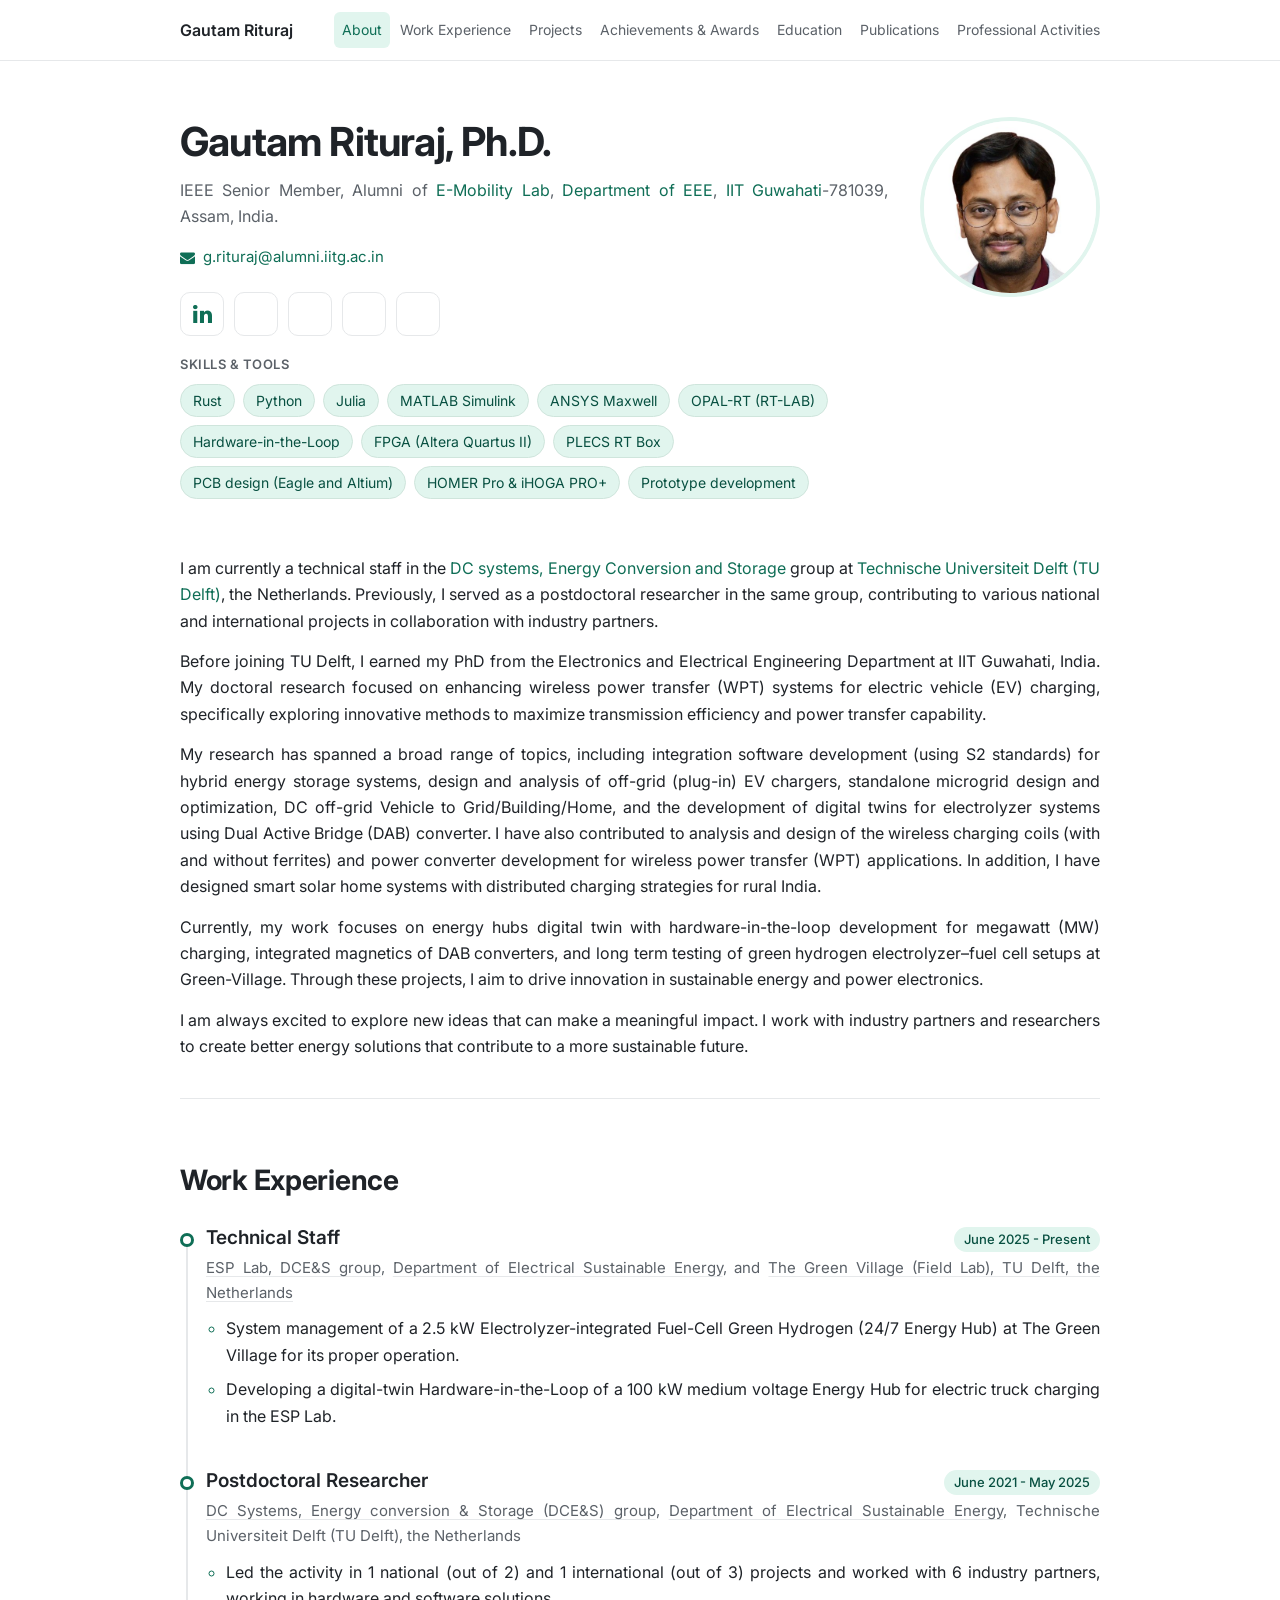
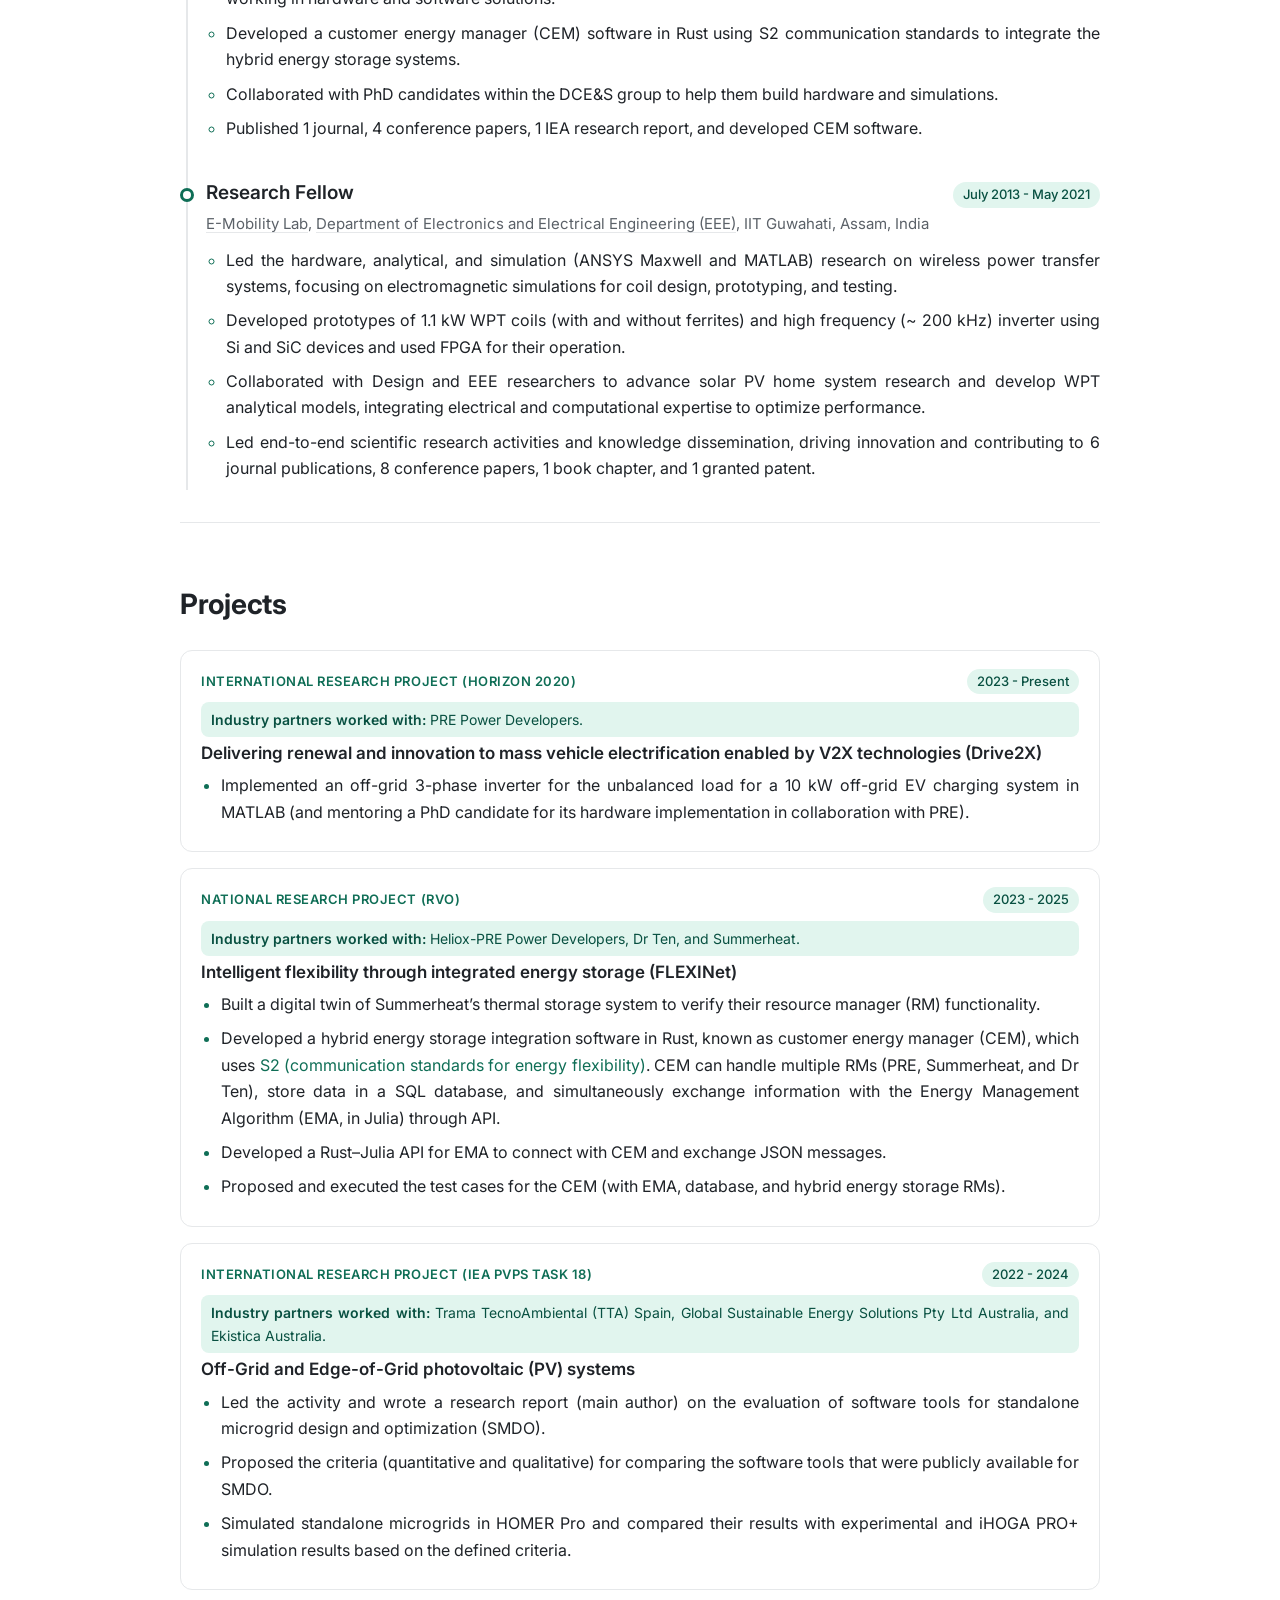
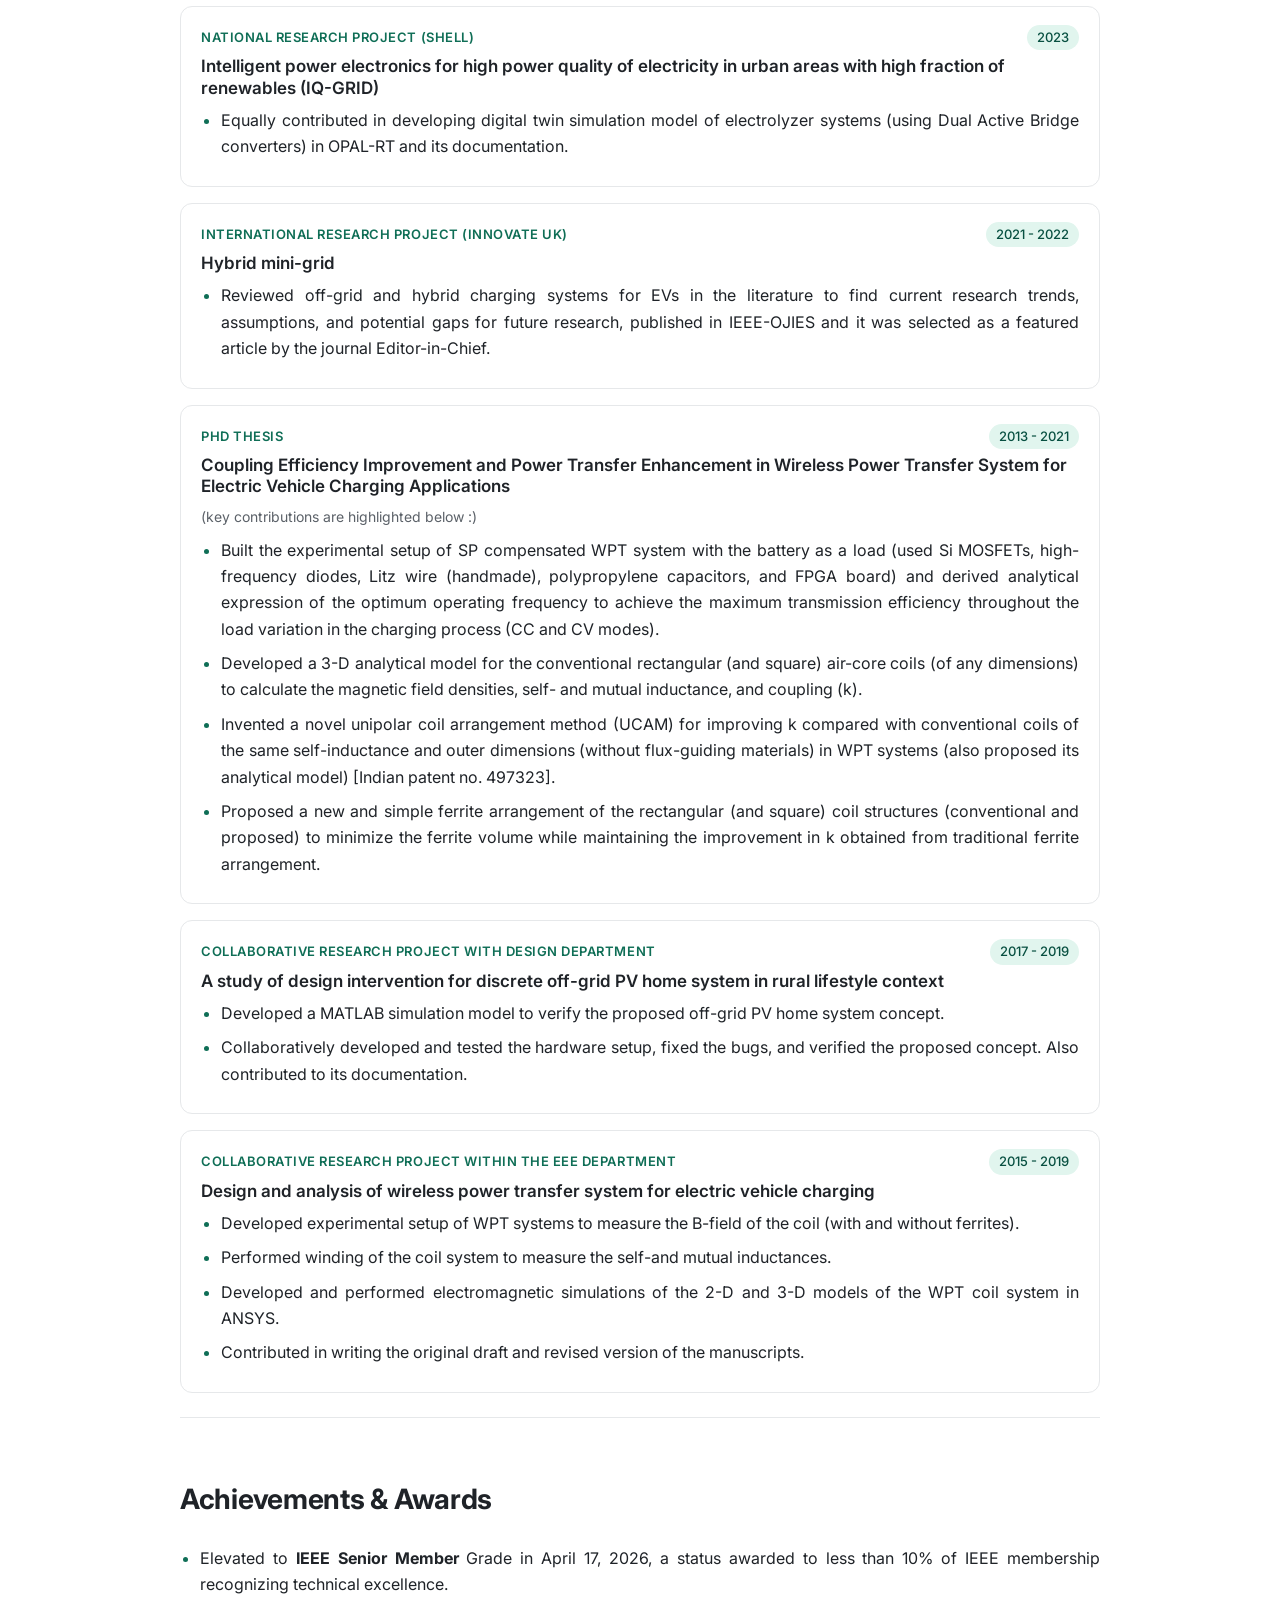
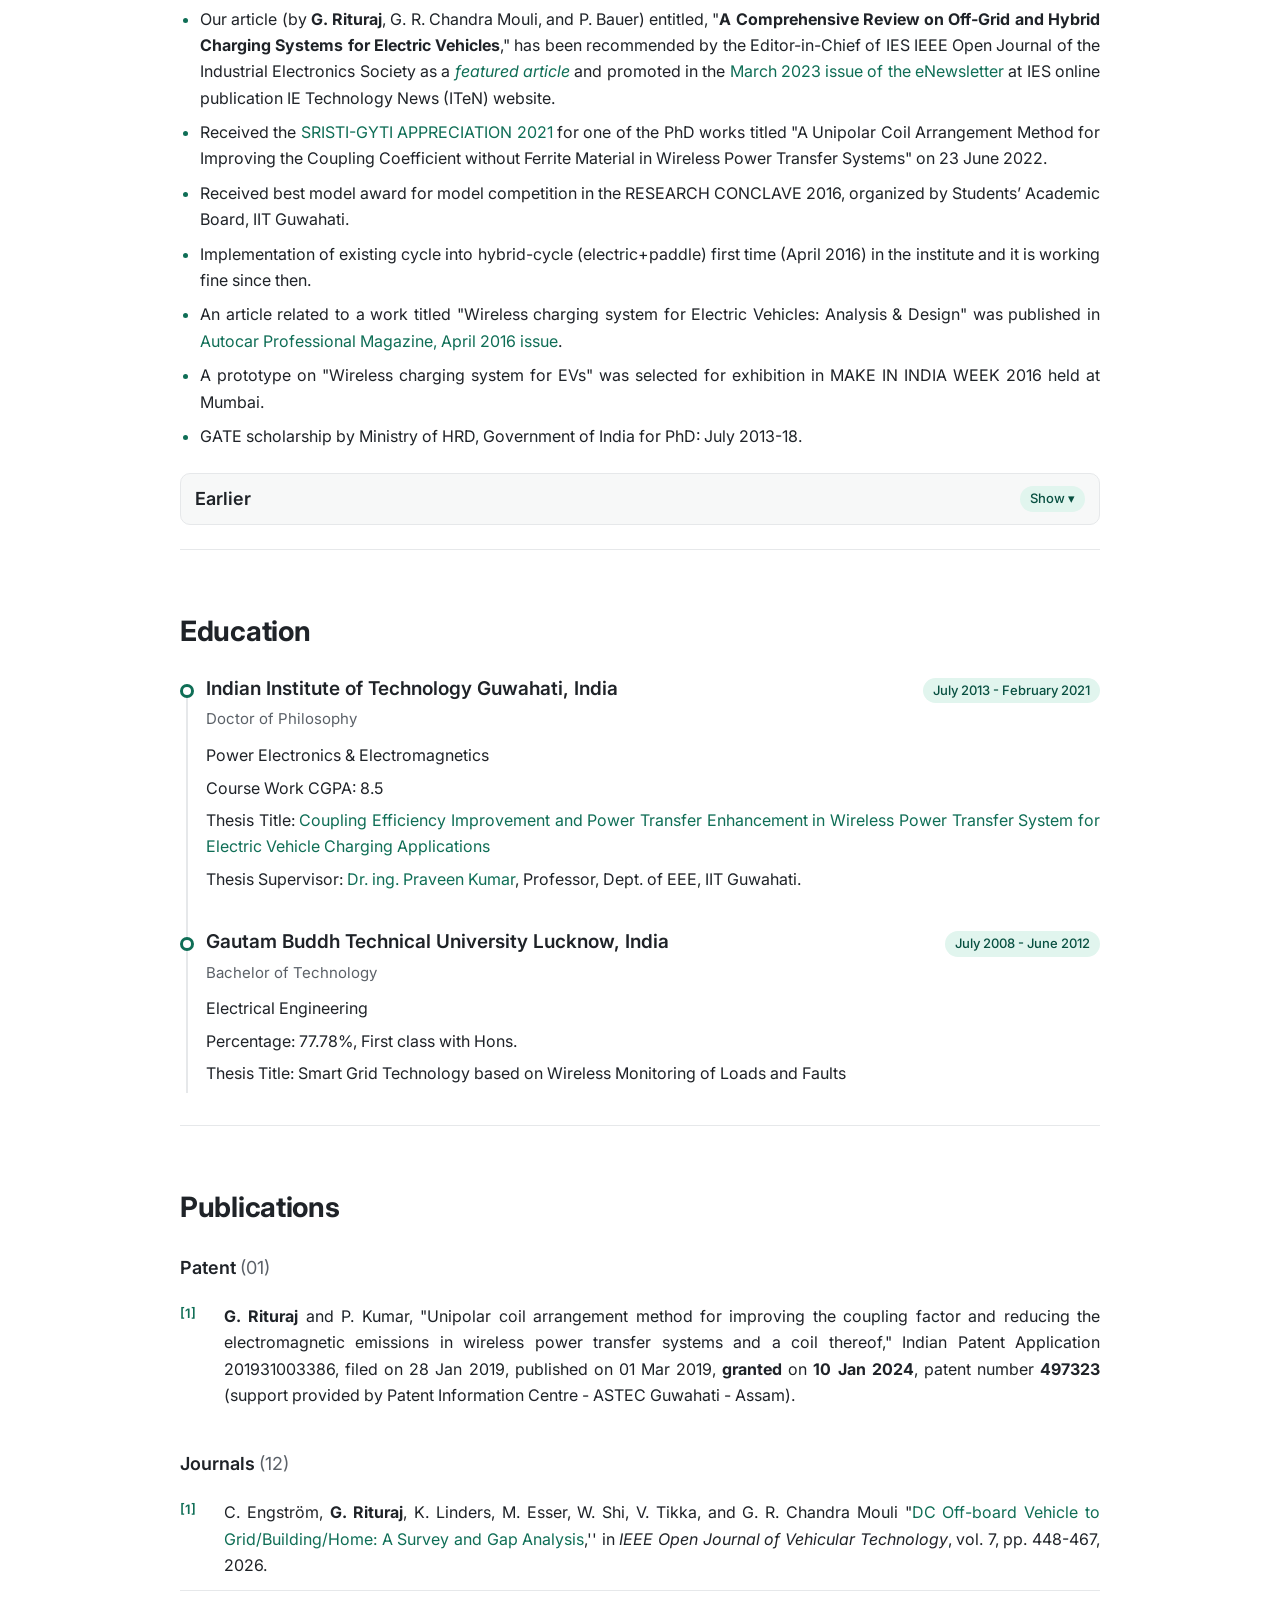
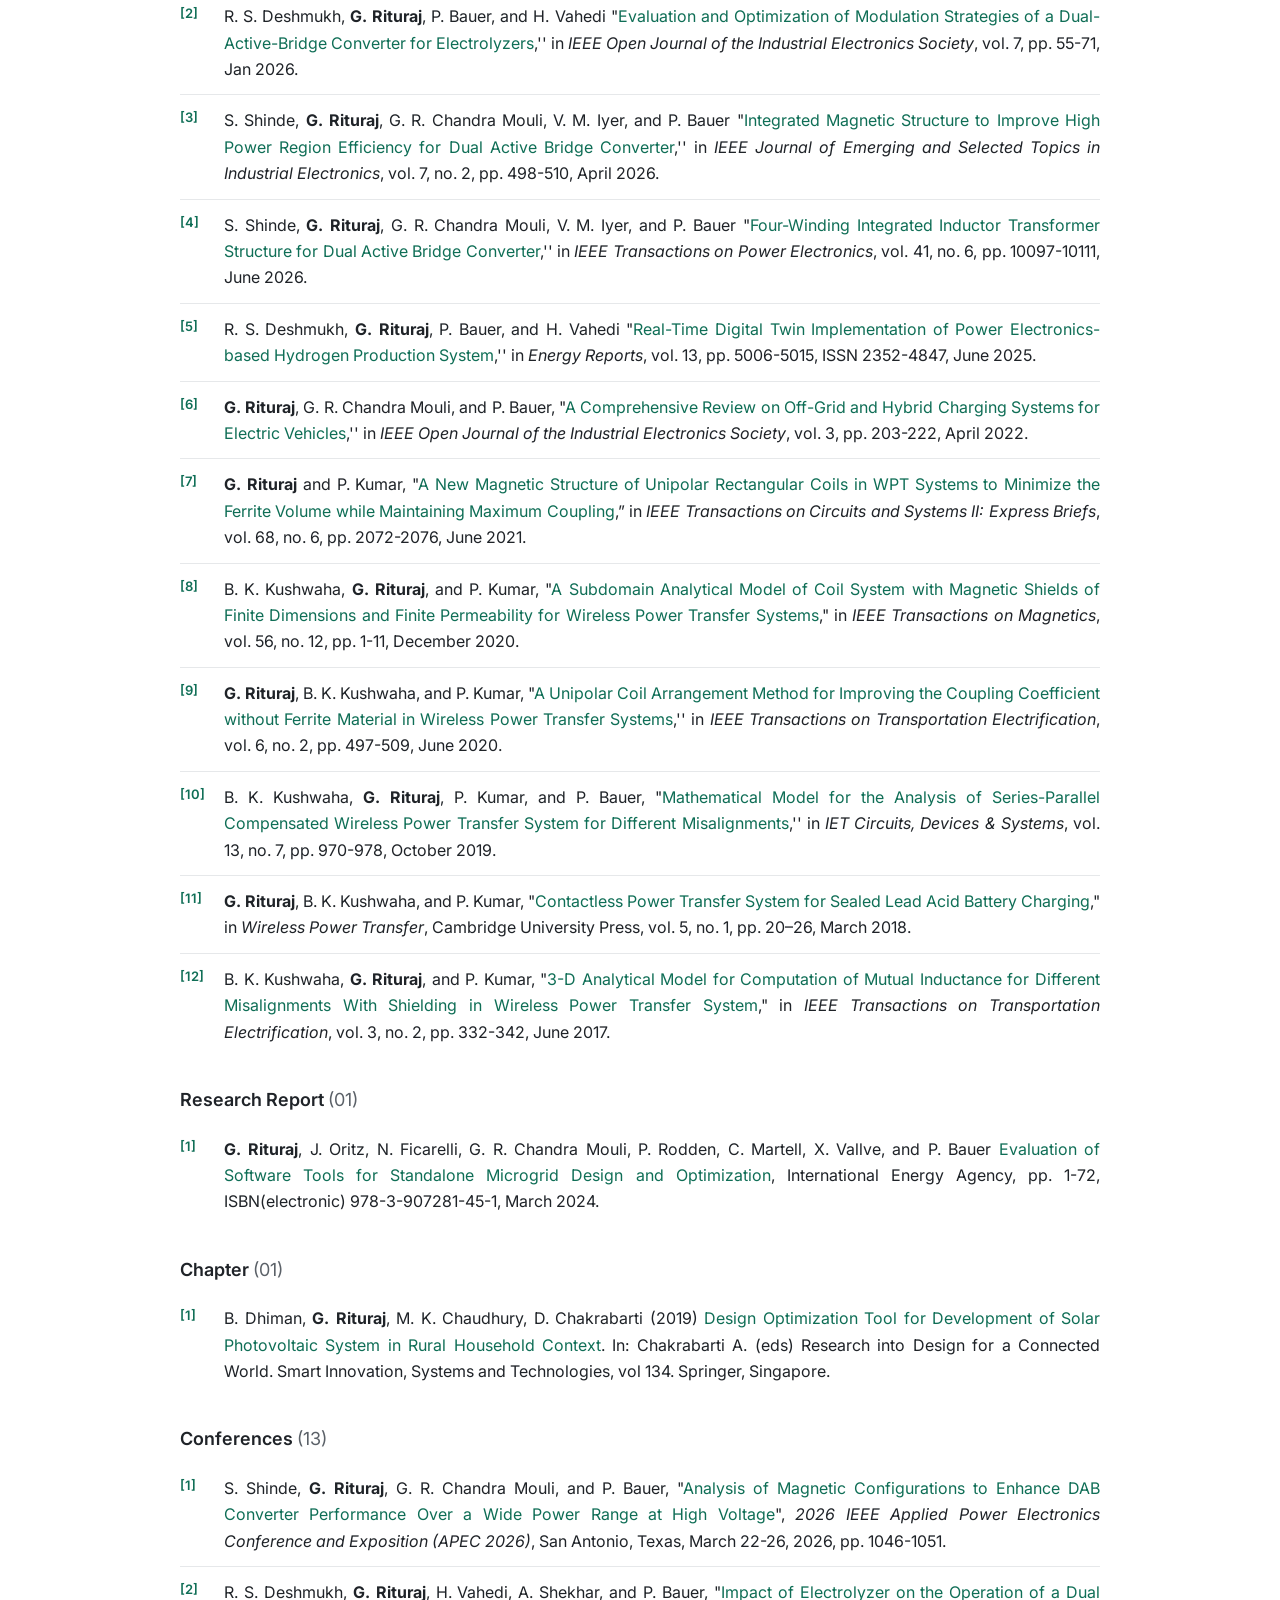
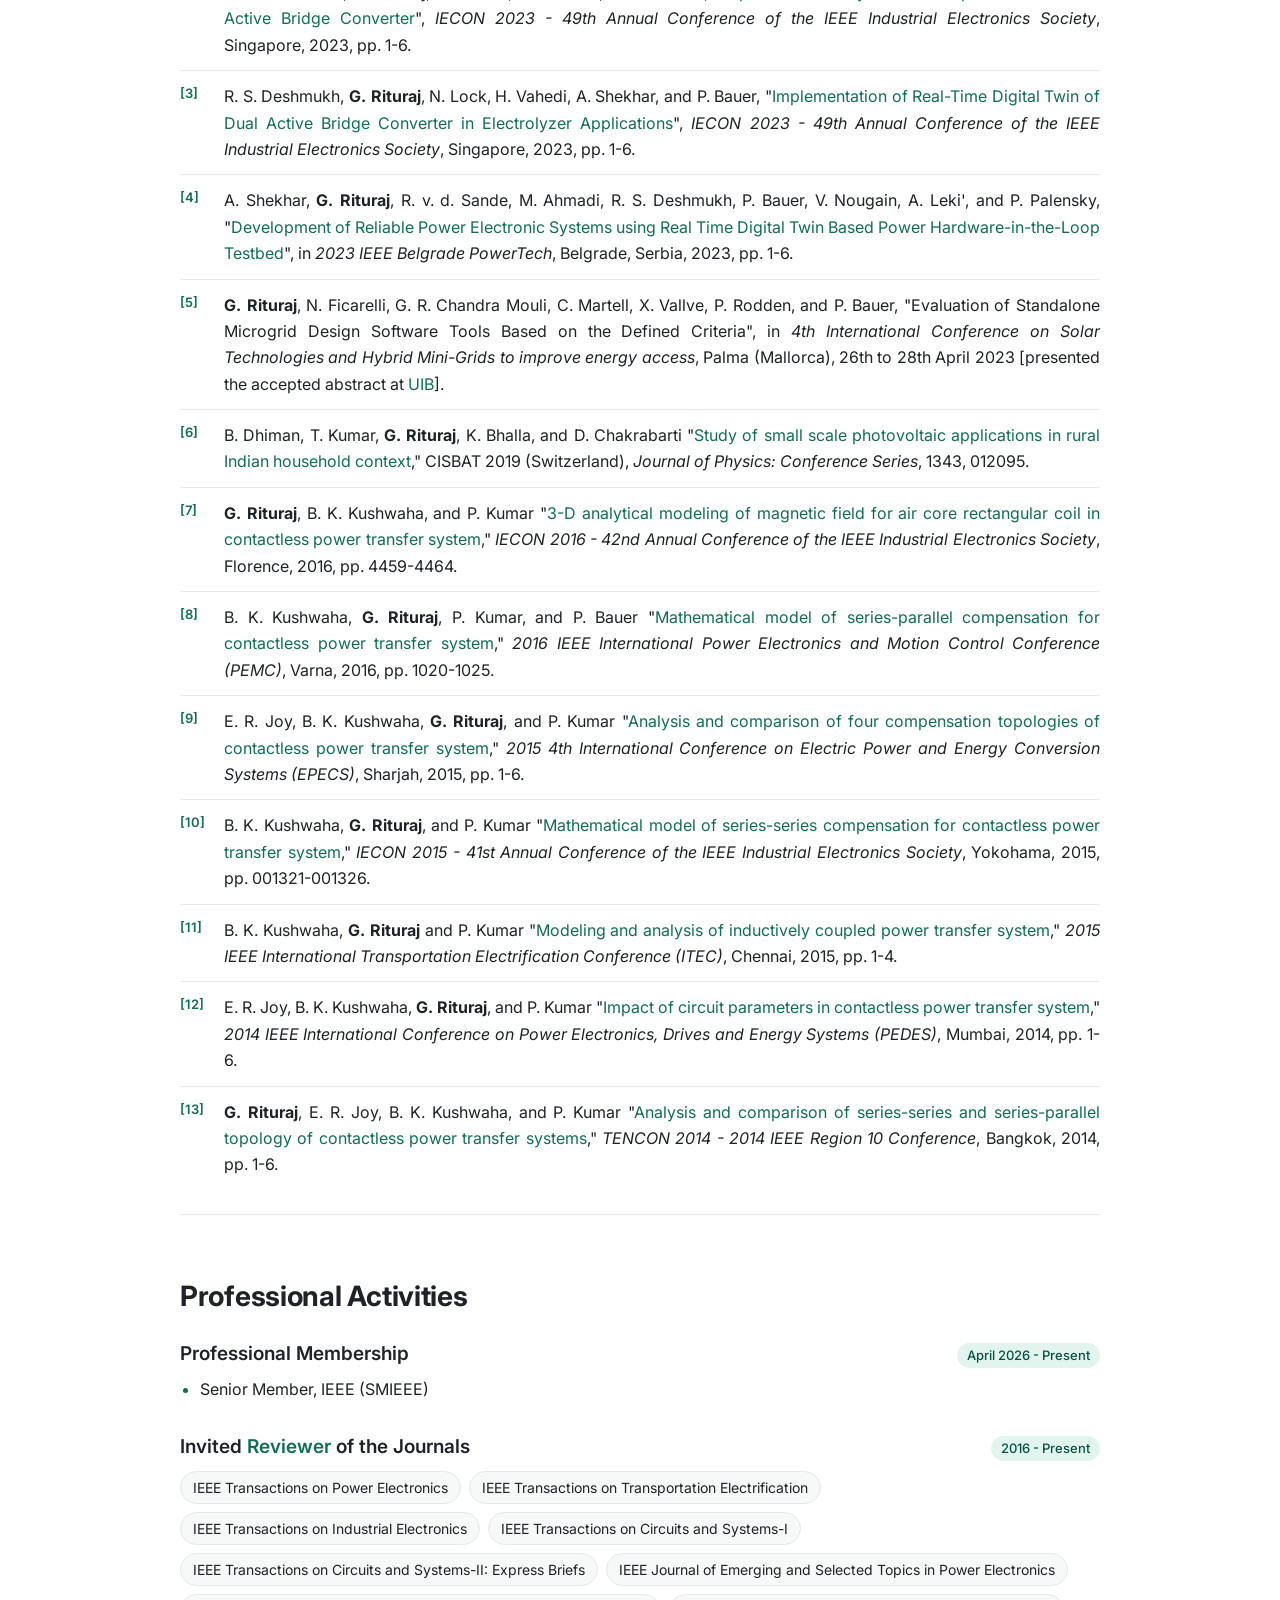
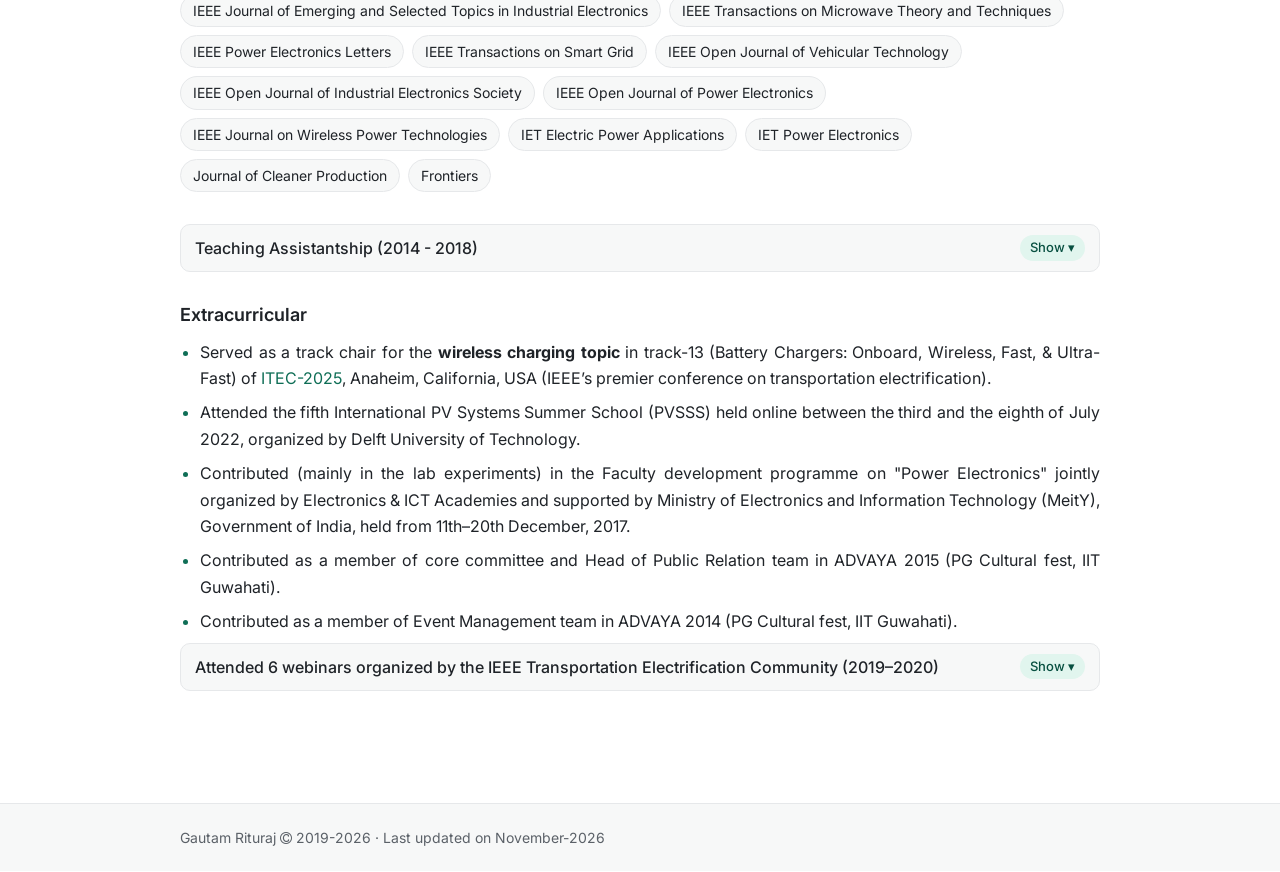
==== commit 0968ca92: "Hide counter flag Hide it but it can be seen from a site i.e., commented in the index.html page" ====
--- a/index.html
+++ b/index.html
@@ -5,6 +5,7 @@
   <meta name="viewport" content="width=device-width, initial-scale=1">
   <meta name="description" content="Gautam Rituraj, Ph.D. – technical staff in the DC Systems, Energy Conversion and Storage group at TU Delft. Research in wireless power transfer, EV charging, DAB converters, digital twins and green hydrogen.">
   <meta name="author" content="Gautam Rituraj">
+  <meta name="google-site-verification" content="IJgWvNQmRaQMKDZmo1zjZPGSLTw1GXK8G1HMHWn9QVM" />
   <meta property="og:title" content="Gautam Rituraj, Ph.D.">
   <meta property="og:description" content="Technical staff at TU Delft – power electronics, EV charging, wireless power transfer, digital twins and green hydrogen.">
   <meta property="og:type" content="profile">
@@ -534,7 +535,11 @@
   <footer>
     <div class="inner">
       <div>Gautam Rituraj <i class="fa fa-copyright" aria-hidden="true"></i> 2019-2026 · Last updated on November-2026</div>
-      <a class="counter" href="https://info.flagcounter.com/Zm2T"><img src="https://s01.flagcounter.com/count/Zm2T/bg_FFFFFF/txt_000000/border_CCCCCC/columns_8/maxflags_32/viewers_0/labels_1/pageviews_1/flags_0/percent_1/" alt="Flag Counter" loading="lazy"></a>
+    </div>
+    <!-- Flag Counter: hidden from visitors but still counting.
+         View the statistics at https://info.flagcounter.com/Zm2T -->
+    <div class="counter-hidden" aria-hidden="true">
+      <img src="https://s01.flagcounter.com/count/Zm2T/bg_FFFFFF/txt_000000/border_CCCCCC/columns_8/maxflags_32/viewers_0/labels_1/pageviews_1/flags_0/percent_1/" alt="">
     </div>
     <!-- <script type="text/javascript" src="https://free-hit-counters.net/count/2dro"></script><br>
     <a href='https://freehitcounters.org/'>Visitor and Hit Counter</a> <script type='text/javascript' src='https://whomania.com/ctr?id=5c6d2f816f72ea590ea376a824129c1f1ea1d123'></script> -->
--- a/css/modern.css
+++ b/css/modern.css
@@ -370,7 +370,18 @@
   align-items: center;
   gap: 12px;
 }
-footer .counter img { max-width: 100%; height: auto; opacity: .85; }
+/* Visitor counter: loaded (so visits are counted) but not visible.
+   Not display:none, so every browser still requests the image. */
+.counter-hidden {
+  position: absolute;
+  width: 1px;
+  height: 1px;
+  overflow: hidden;
+  clip: rect(0 0 0 0);
+  clip-path: inset(50%);
+  white-space: nowrap;
+  pointer-events: none;
+}
 
 /* ---------- Responsive ---------- */
 @media (max-width: 1000px) {
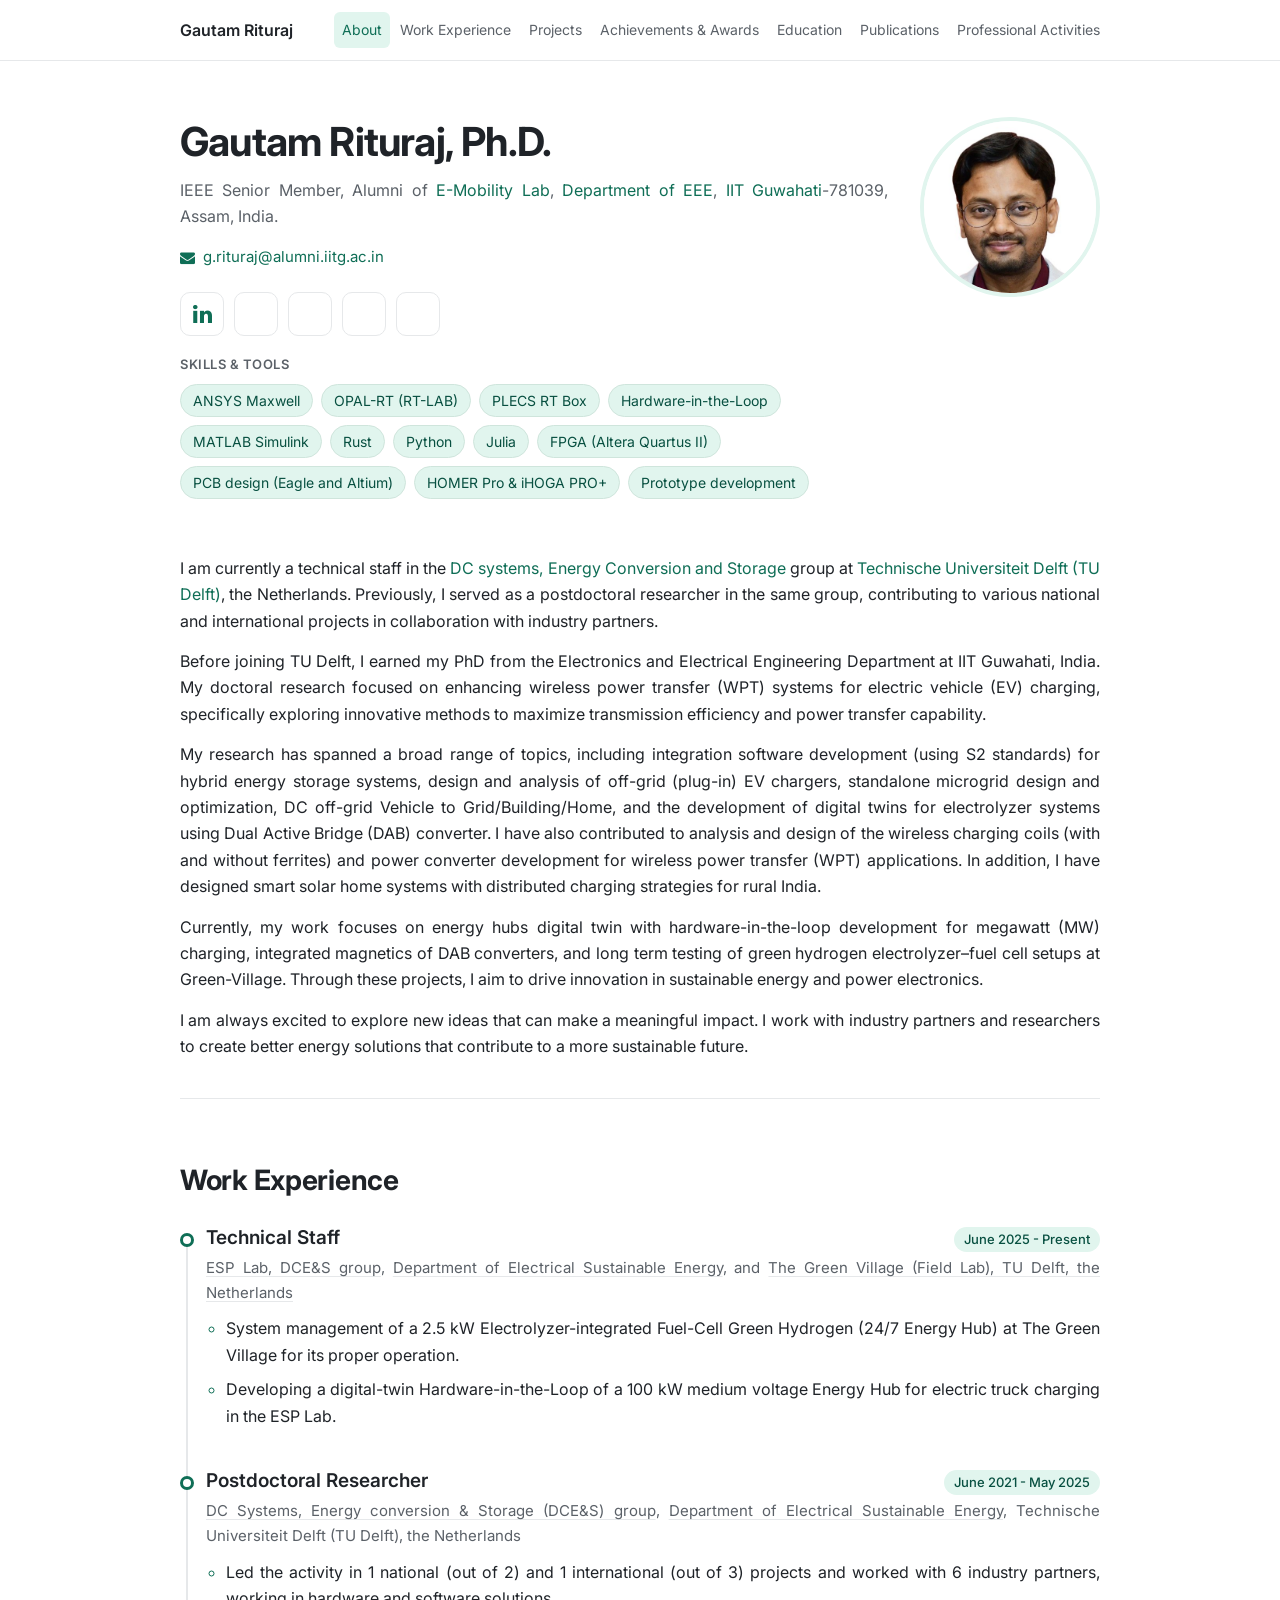
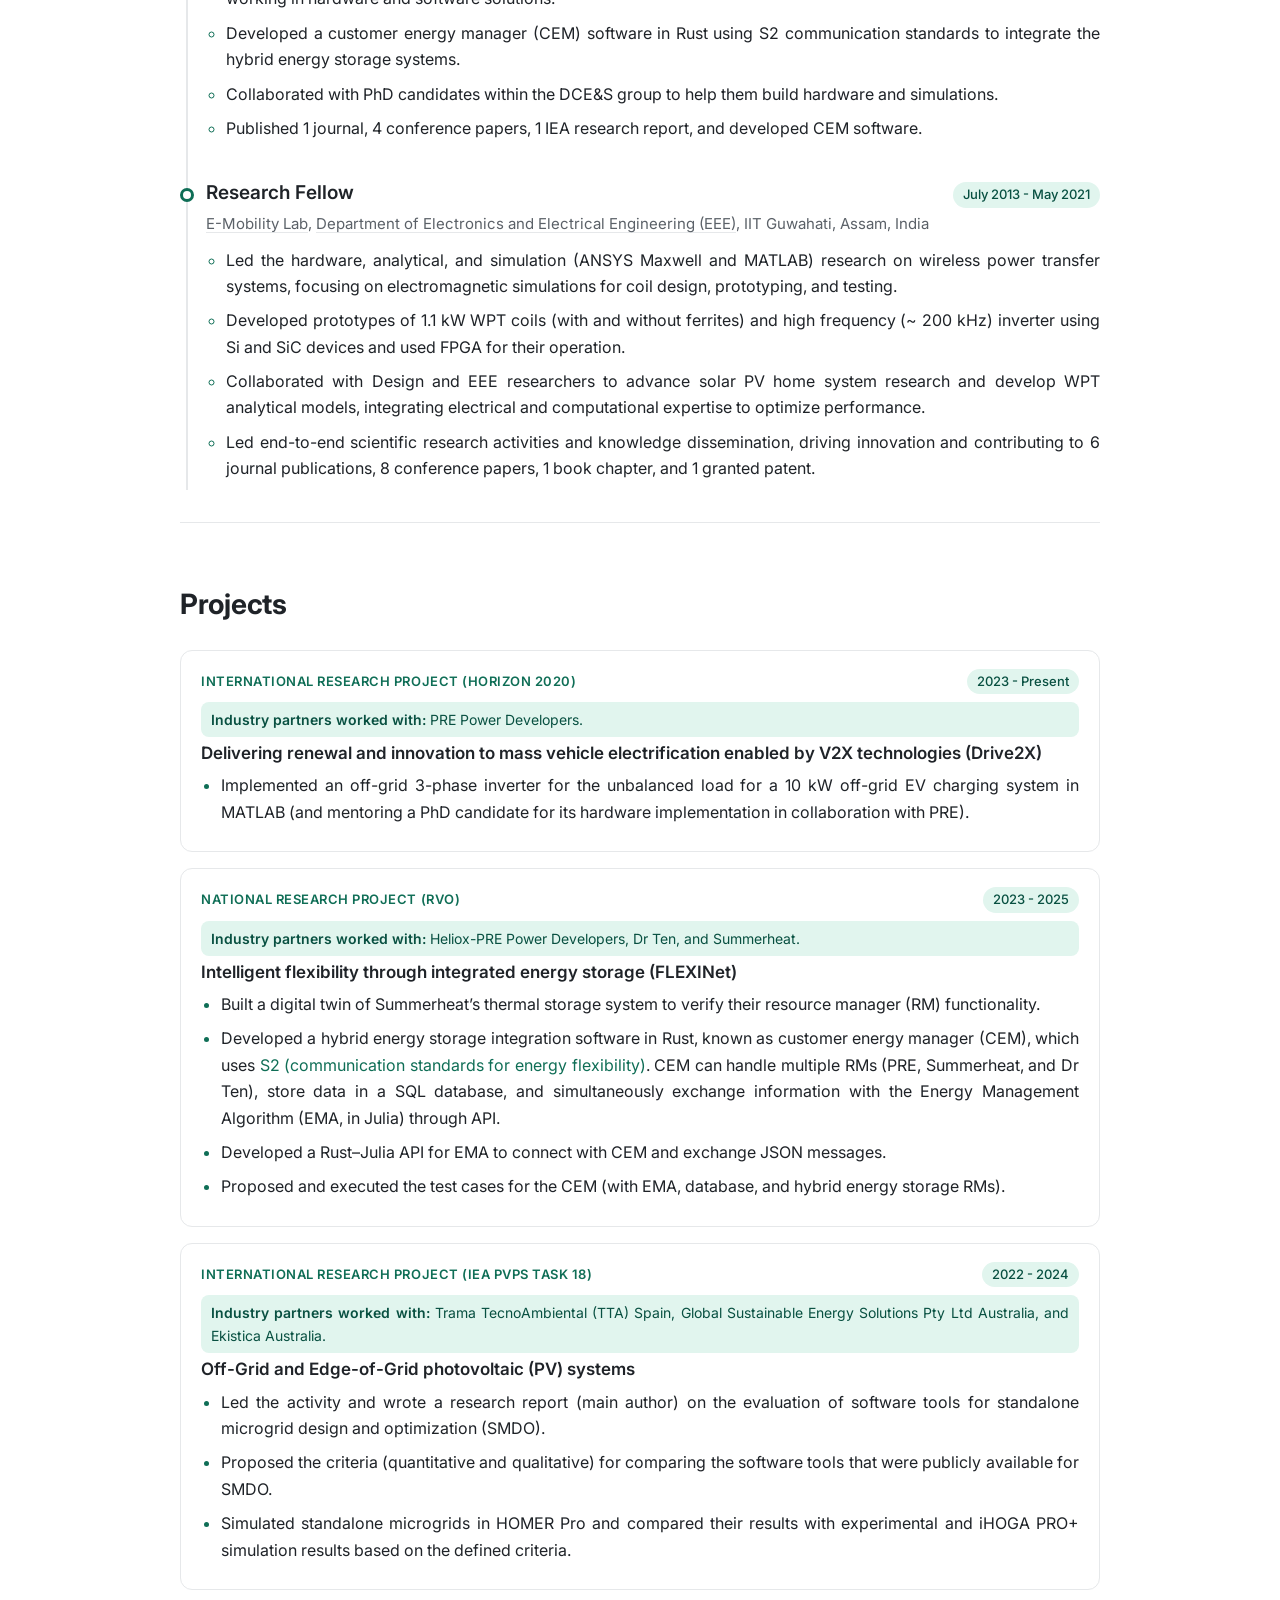
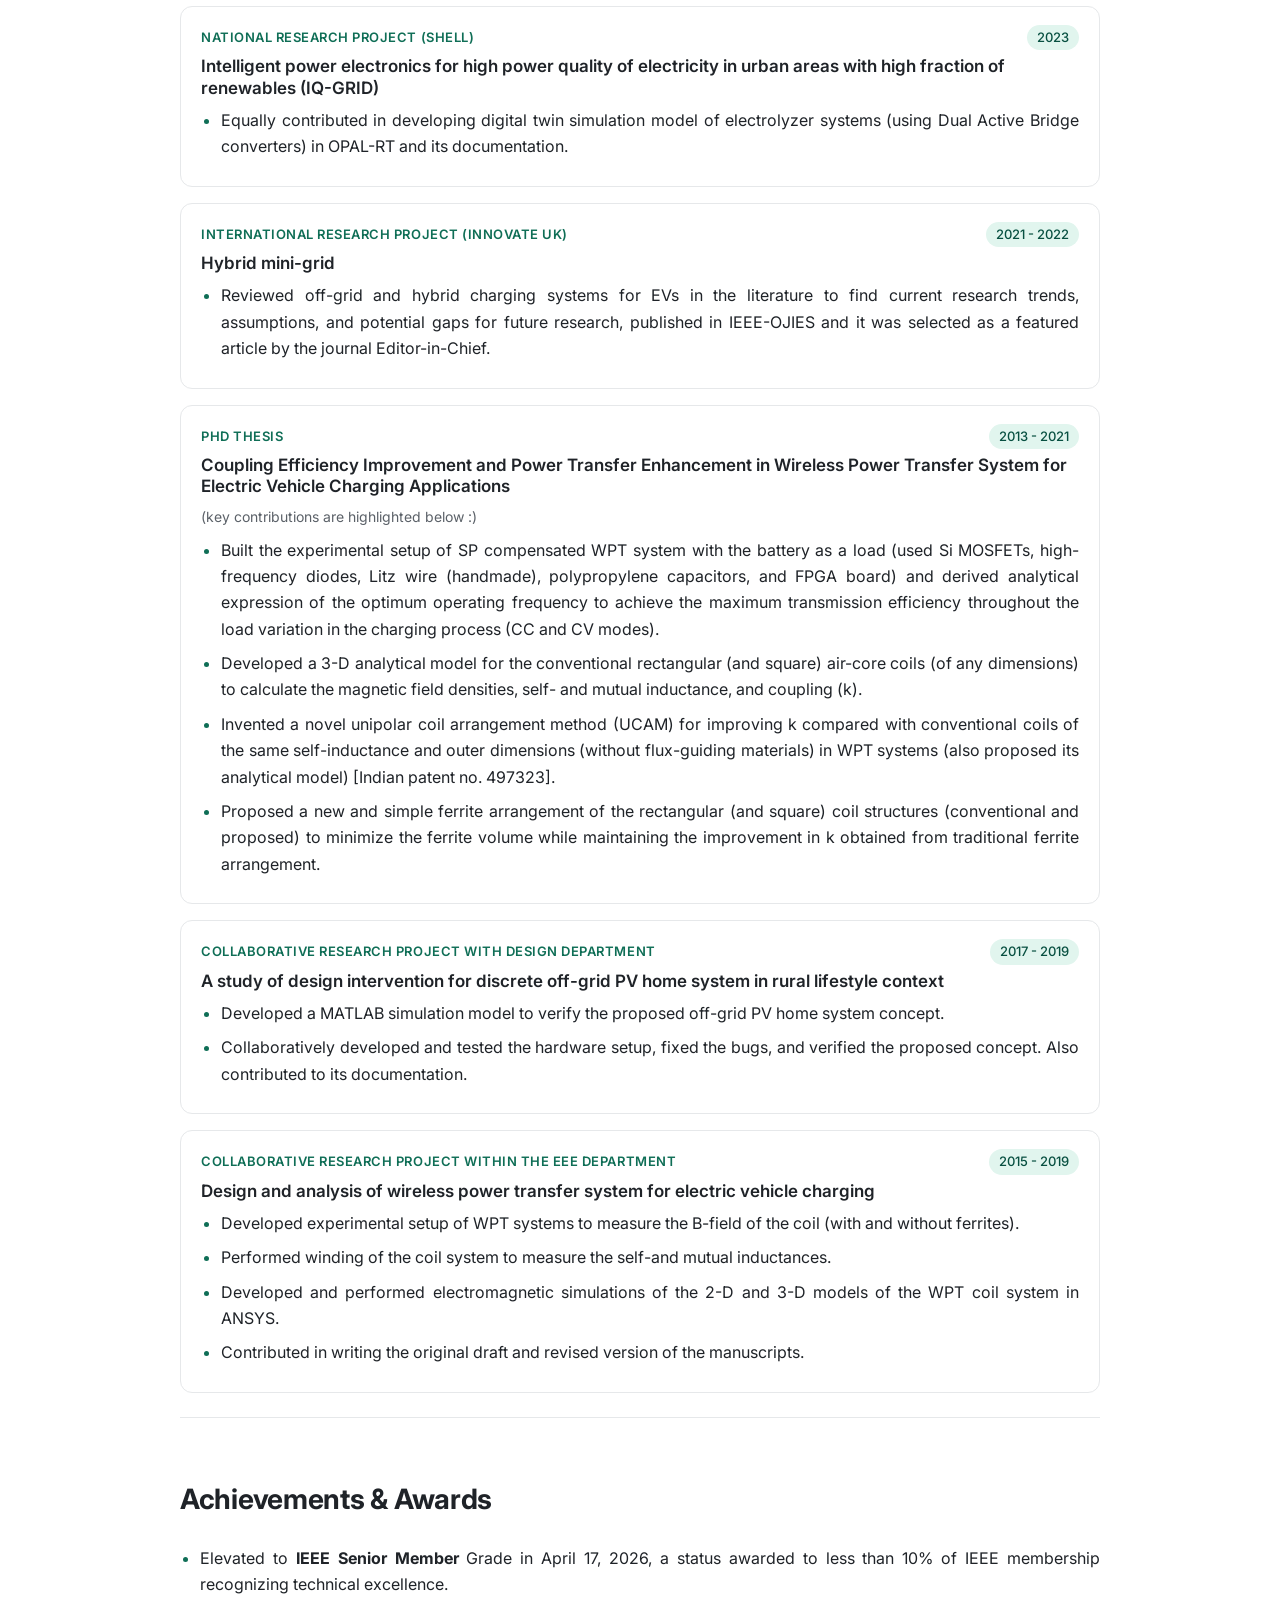
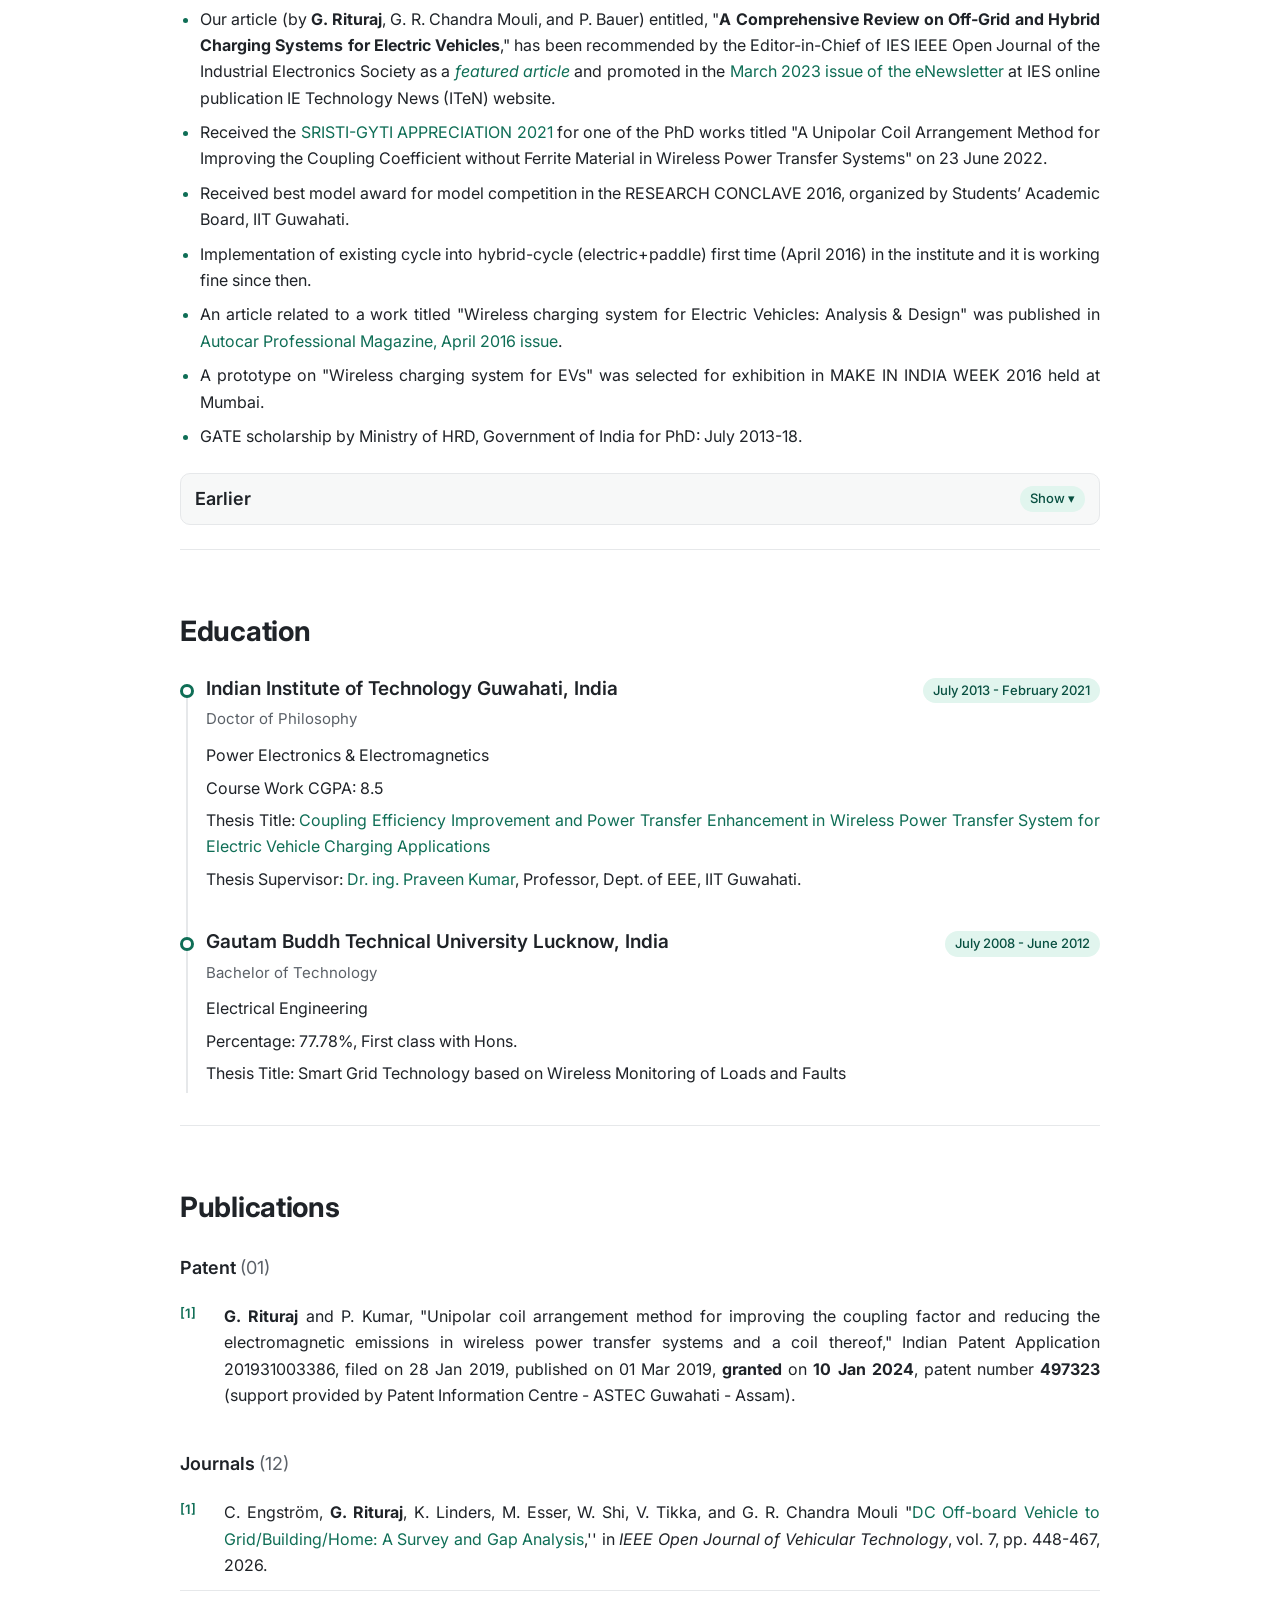
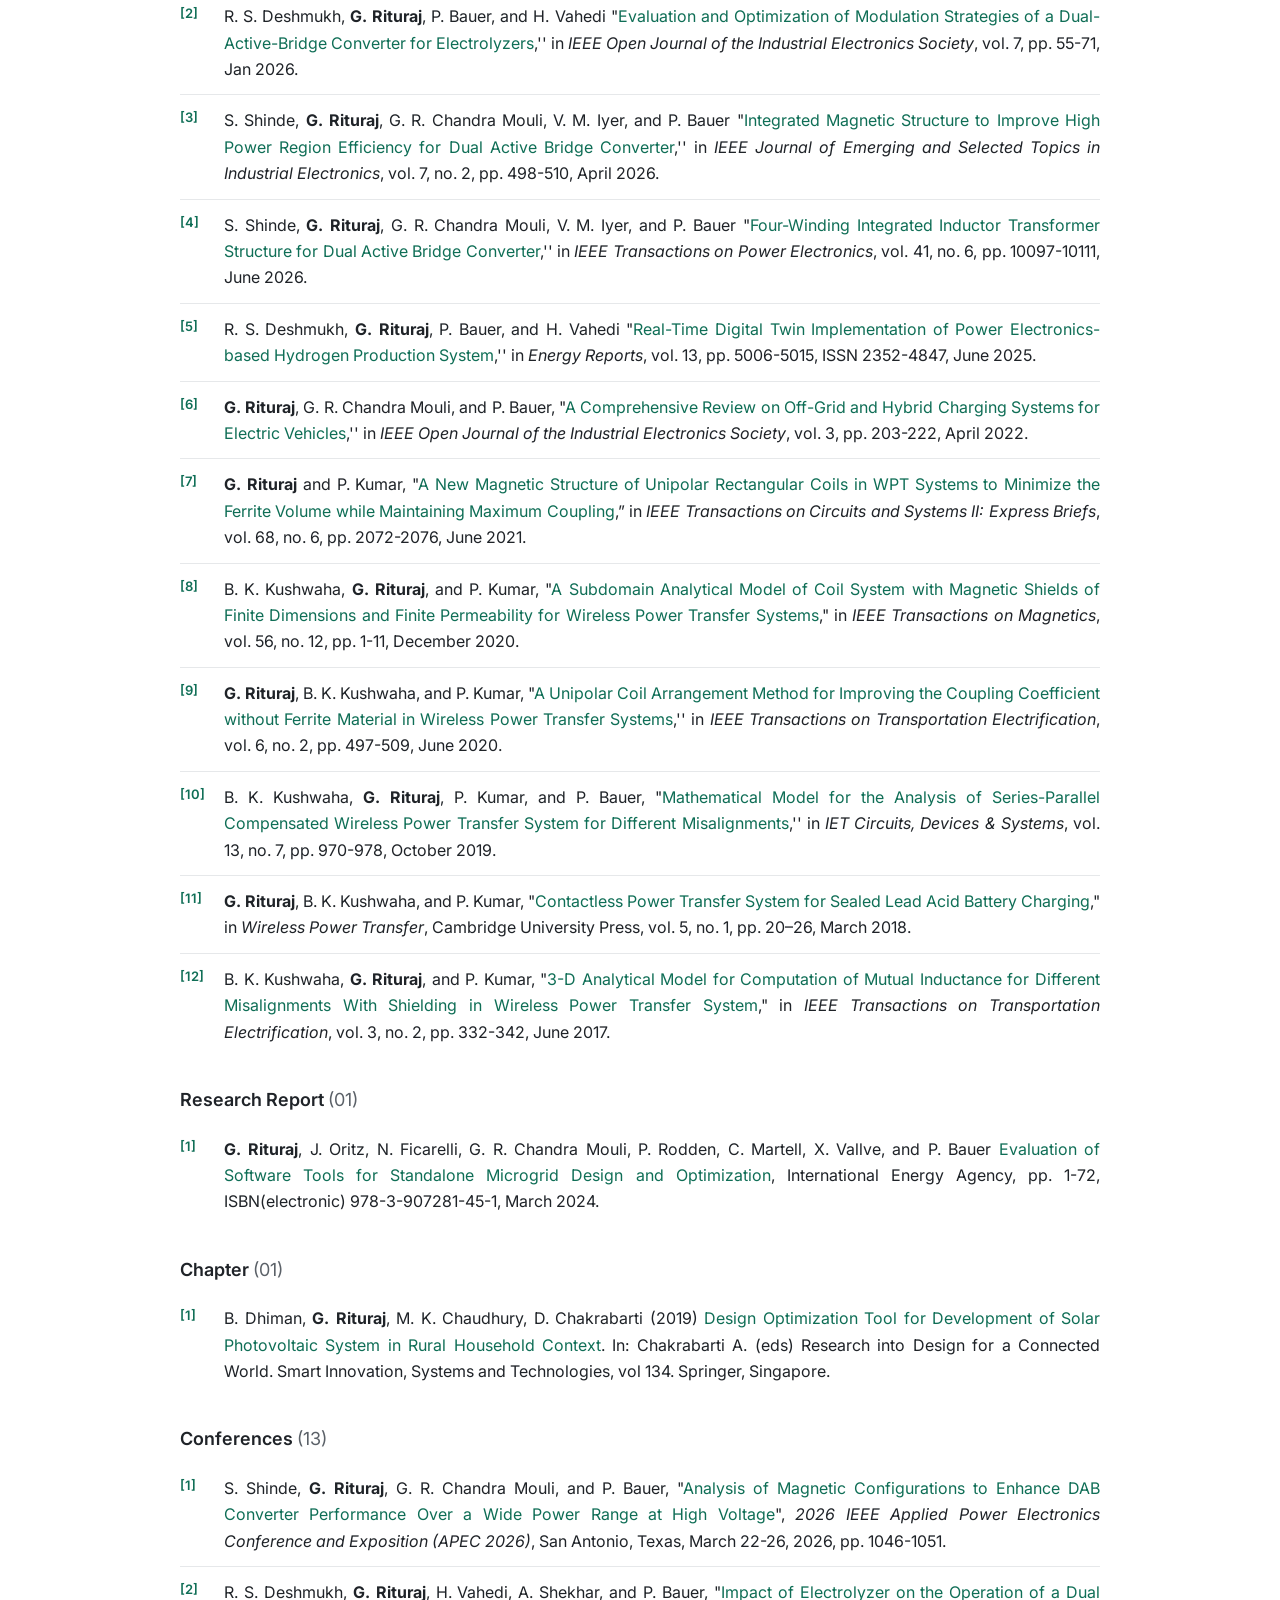
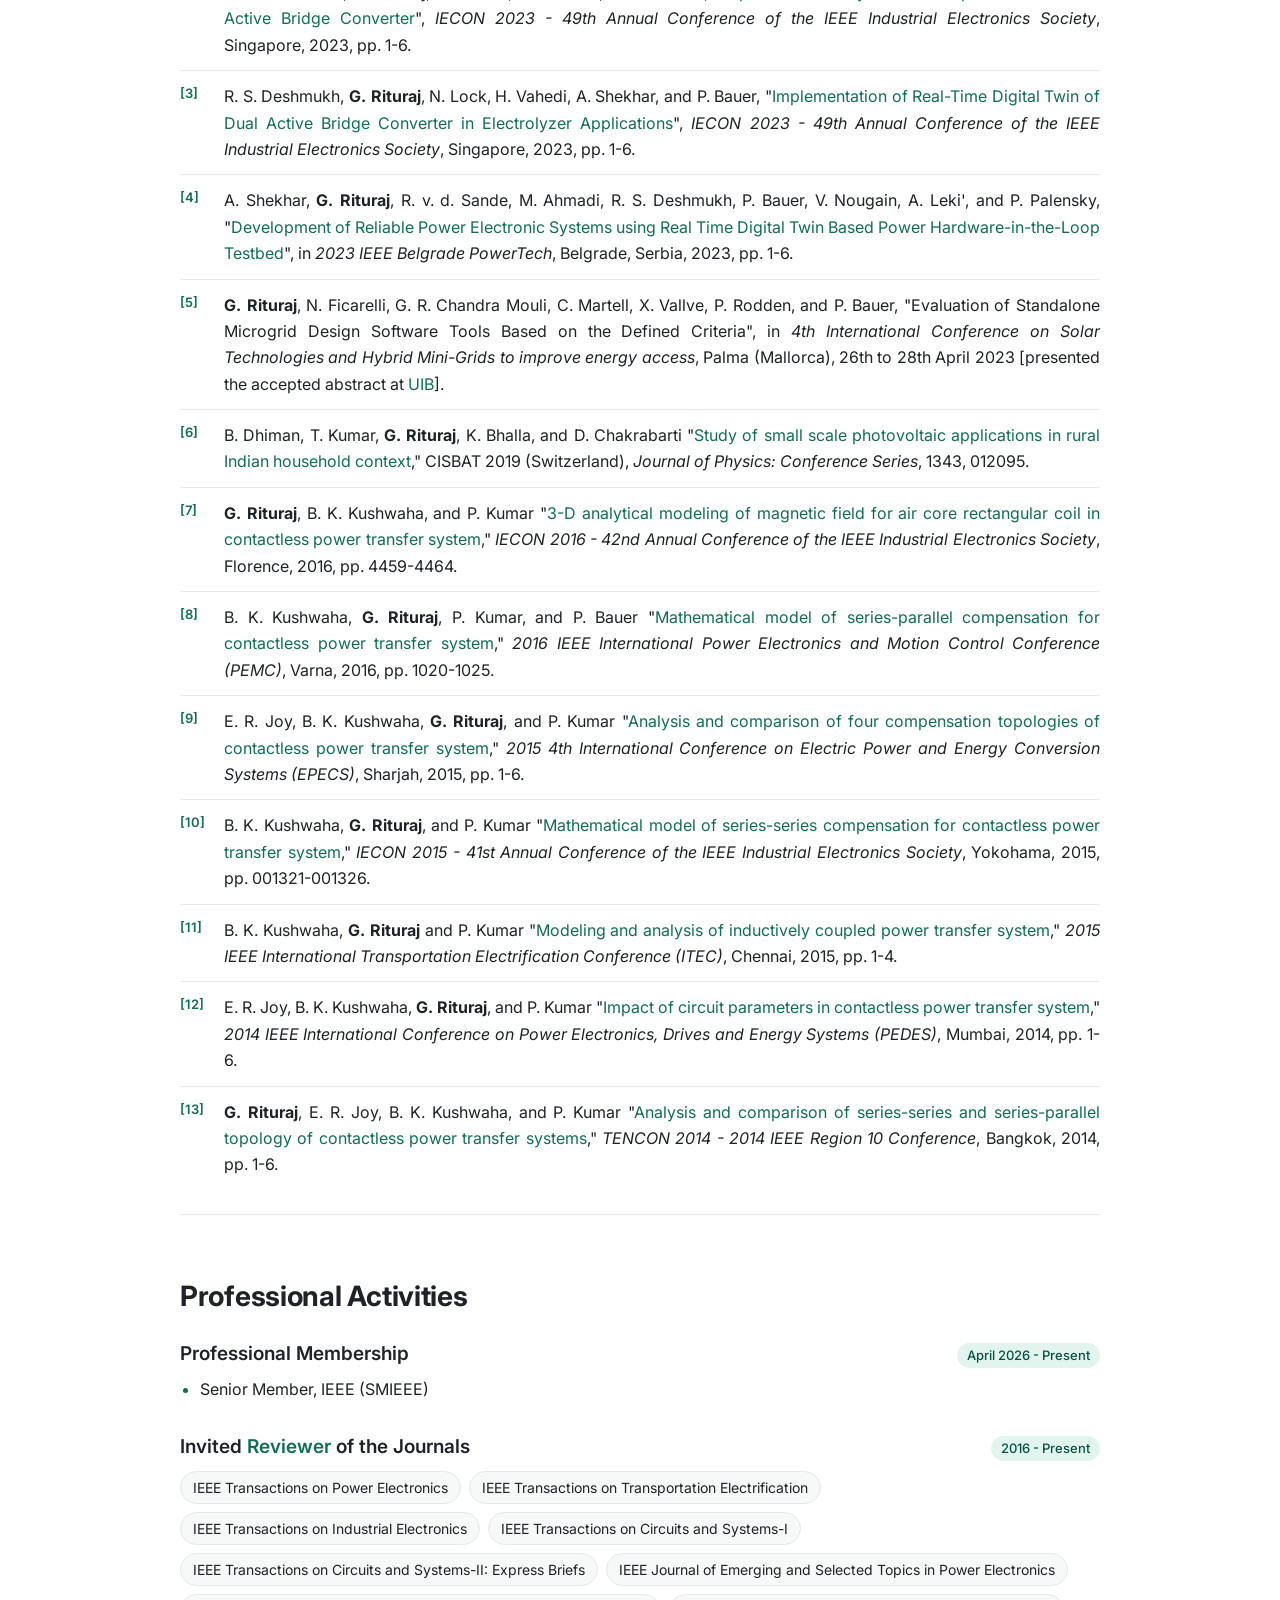
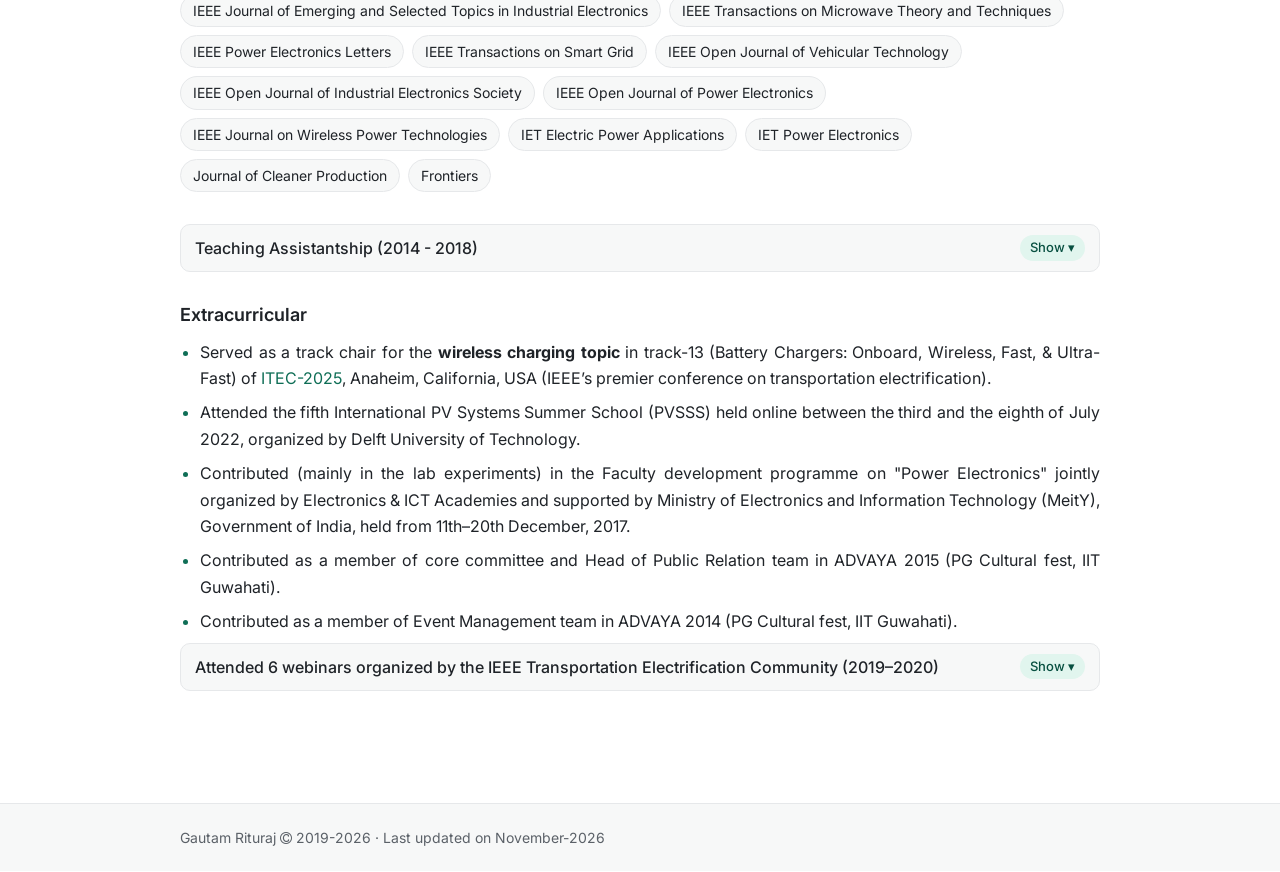
==== commit 6d0c618c: "keyword sequence change" ====
--- a/index.html
+++ b/index.html
@@ -164,15 +164,15 @@
         <div class="skills">
           <span class="skills-label">Skills &amp; tools</span>
           <ul class="chips">
-            <li>Rust</li>
+            <li>ANSYS Maxwell</li>
+            <li>OPAL-RT (RT-LAB)</li>
+			<li>PLECS RT Box</li>
+            <li>Hardware-in-the-Loop</li>
+			<li>MATLAB Simulink</li>
+			<li>Rust</li>
             <li>Python</li>
             <li>Julia</li>
-            <li>MATLAB Simulink</li>
-            <li>ANSYS Maxwell</li>
-            <li>OPAL-RT (RT-LAB)</li>
-            <li>Hardware-in-the-Loop</li>
-            <li>FPGA (Altera Quartus II)</li>
-            <li>PLECS RT Box</li>
+            <li>FPGA (Altera Quartus II)</li> 
 			<li>PCB design (Eagle and Altium)</li>
             <li>HOMER Pro &amp; iHOGA PRO+</li>
             <li>Prototype development</li>
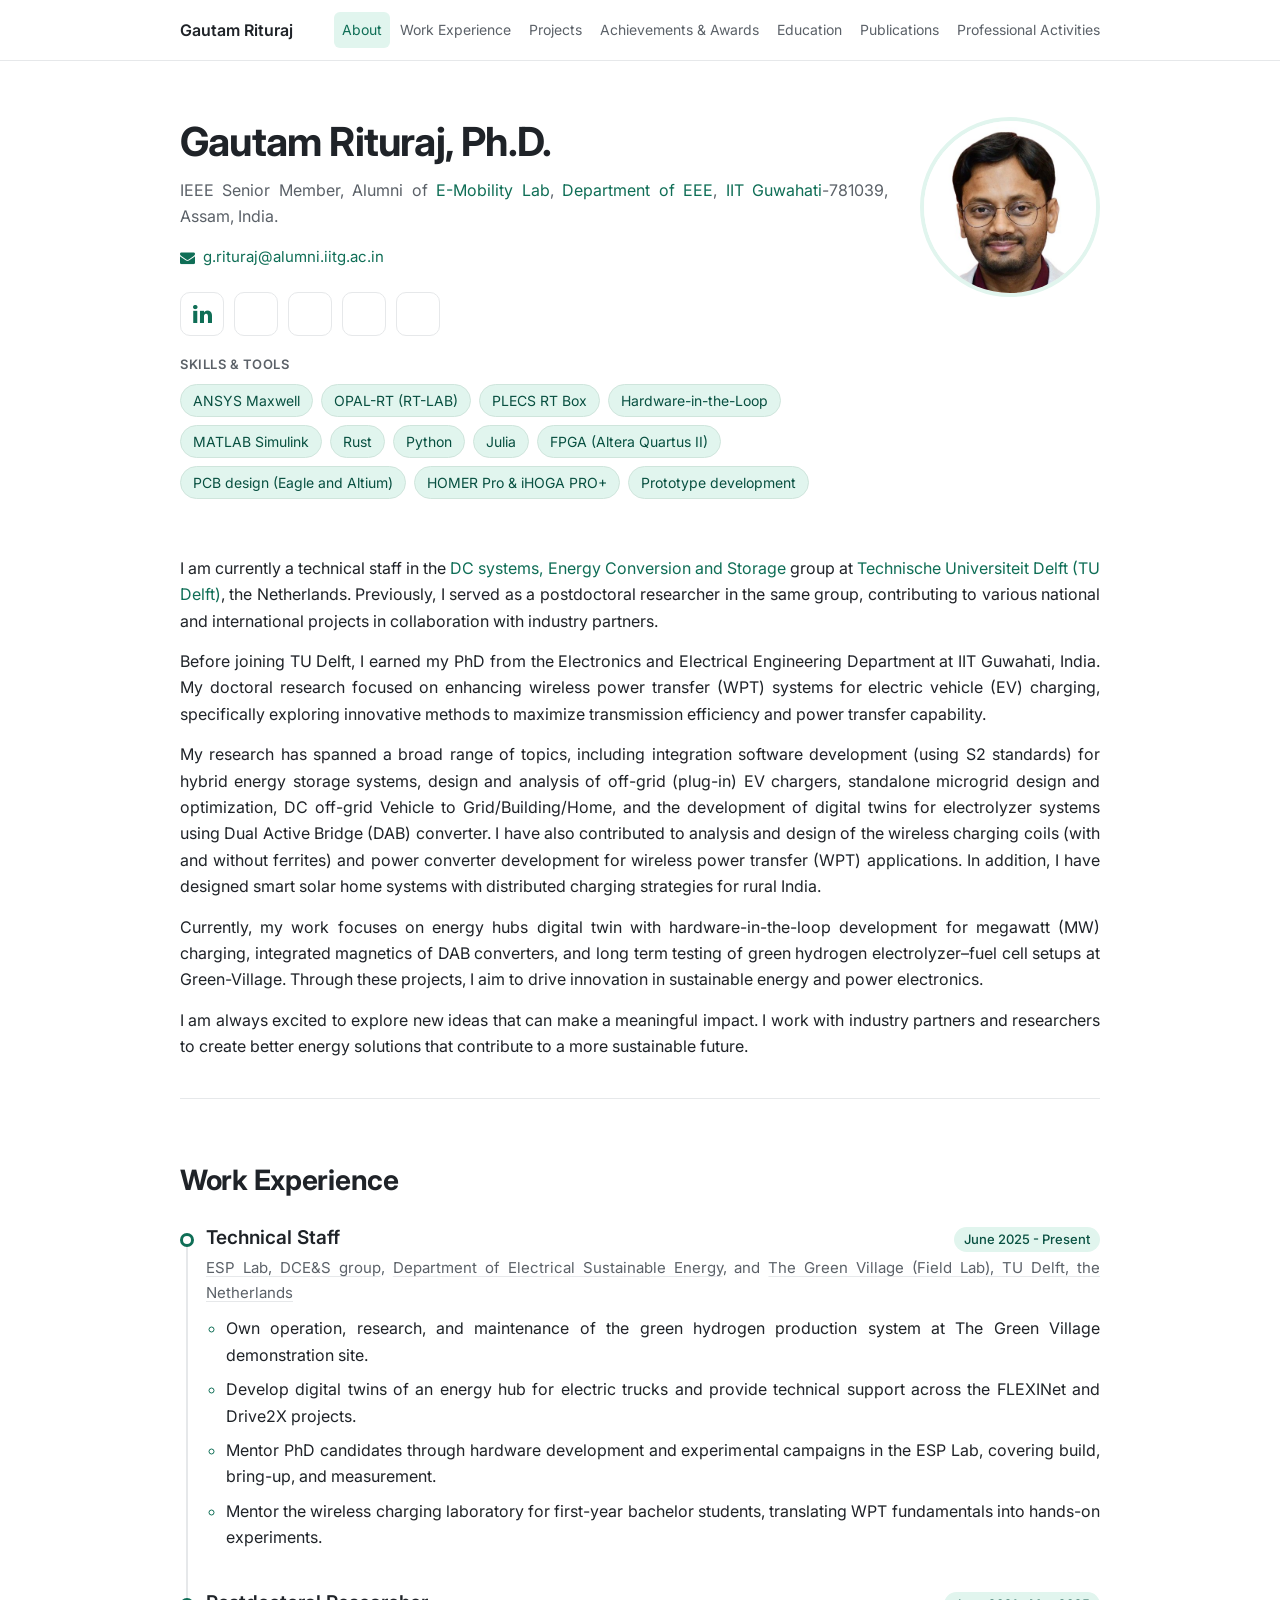
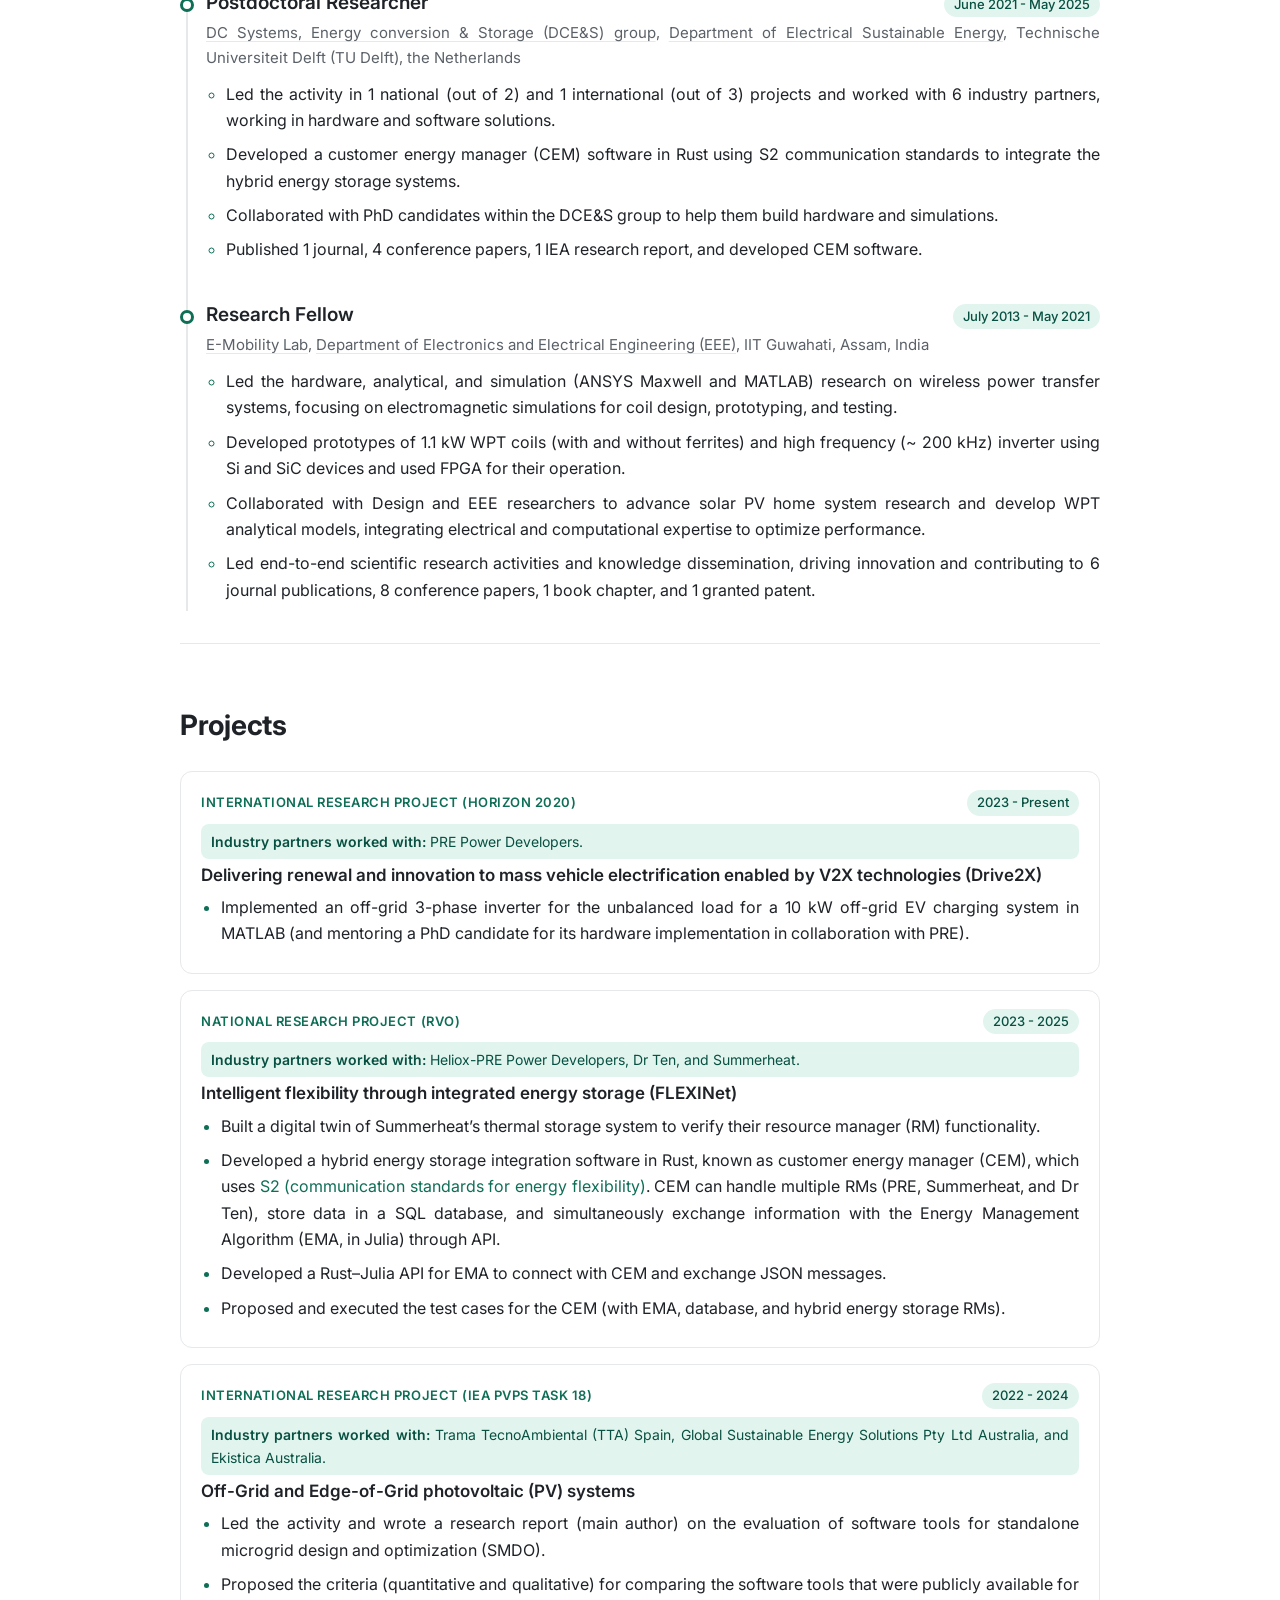
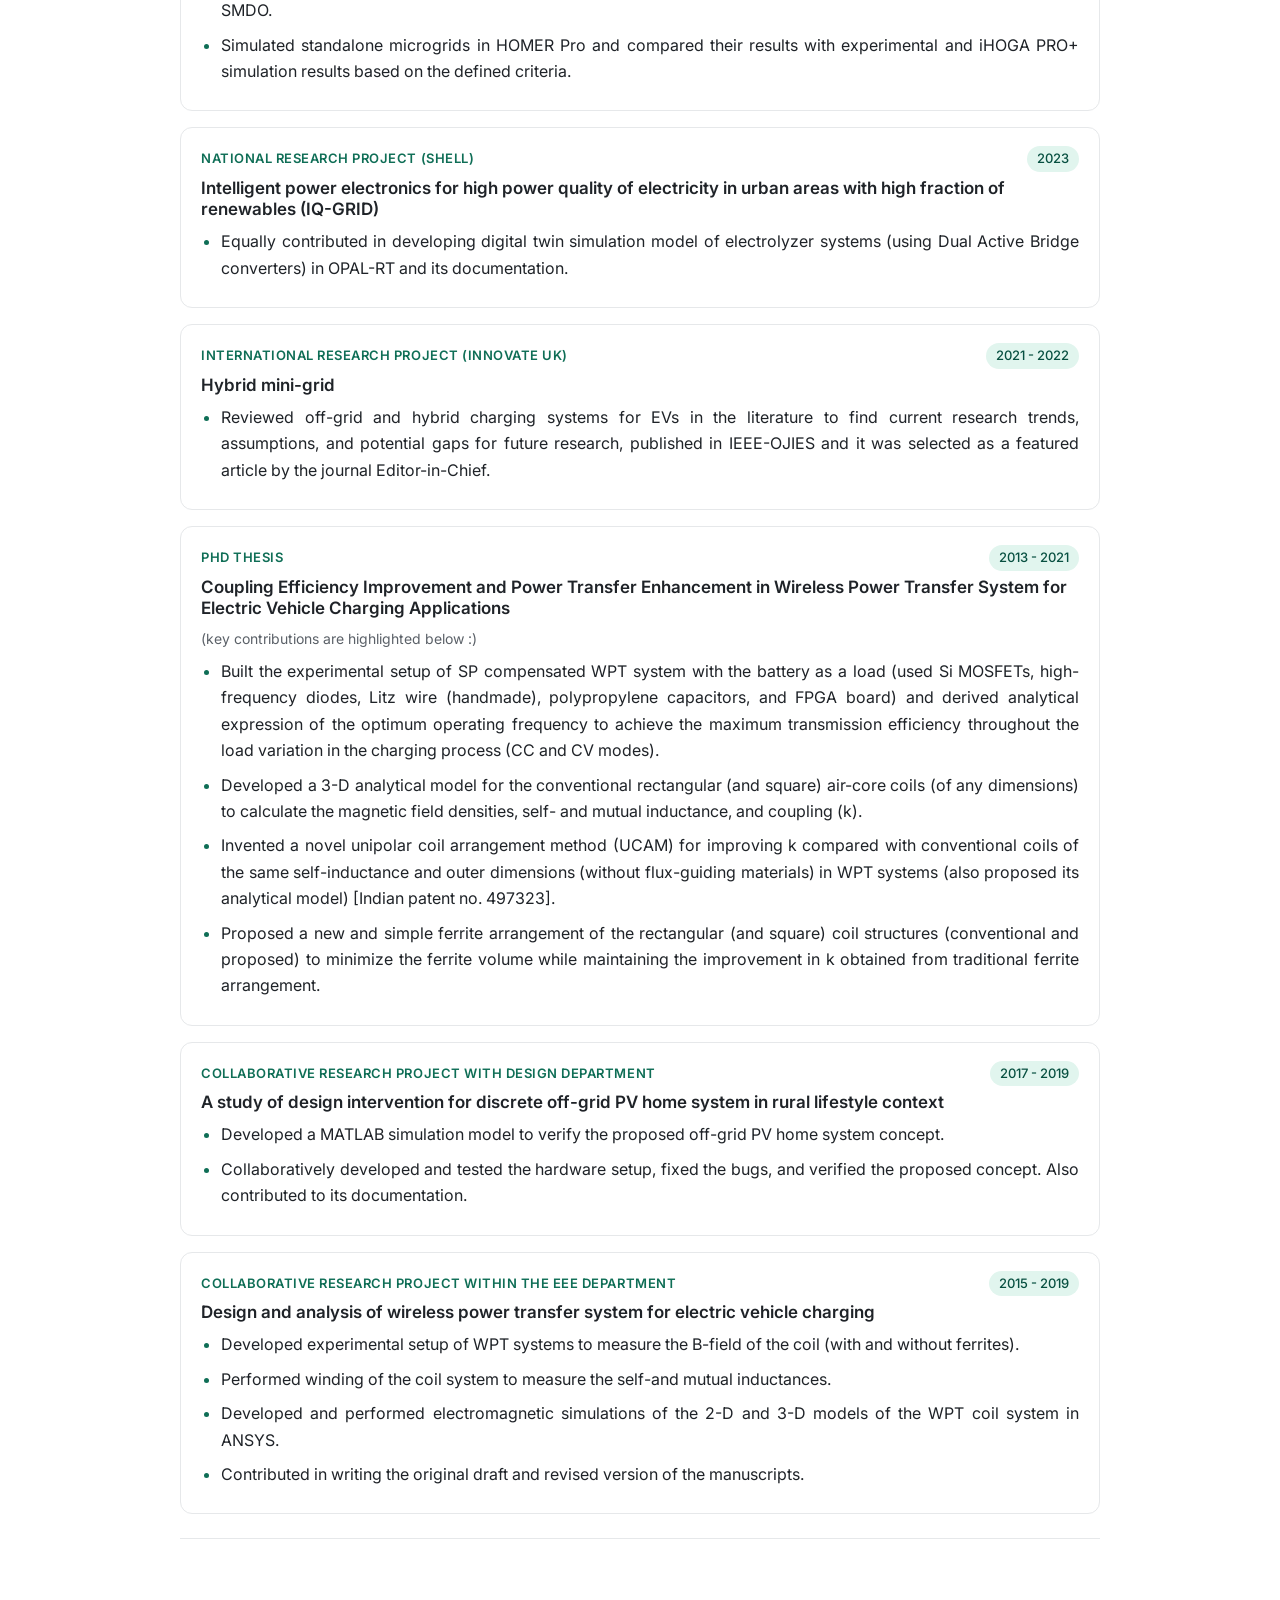
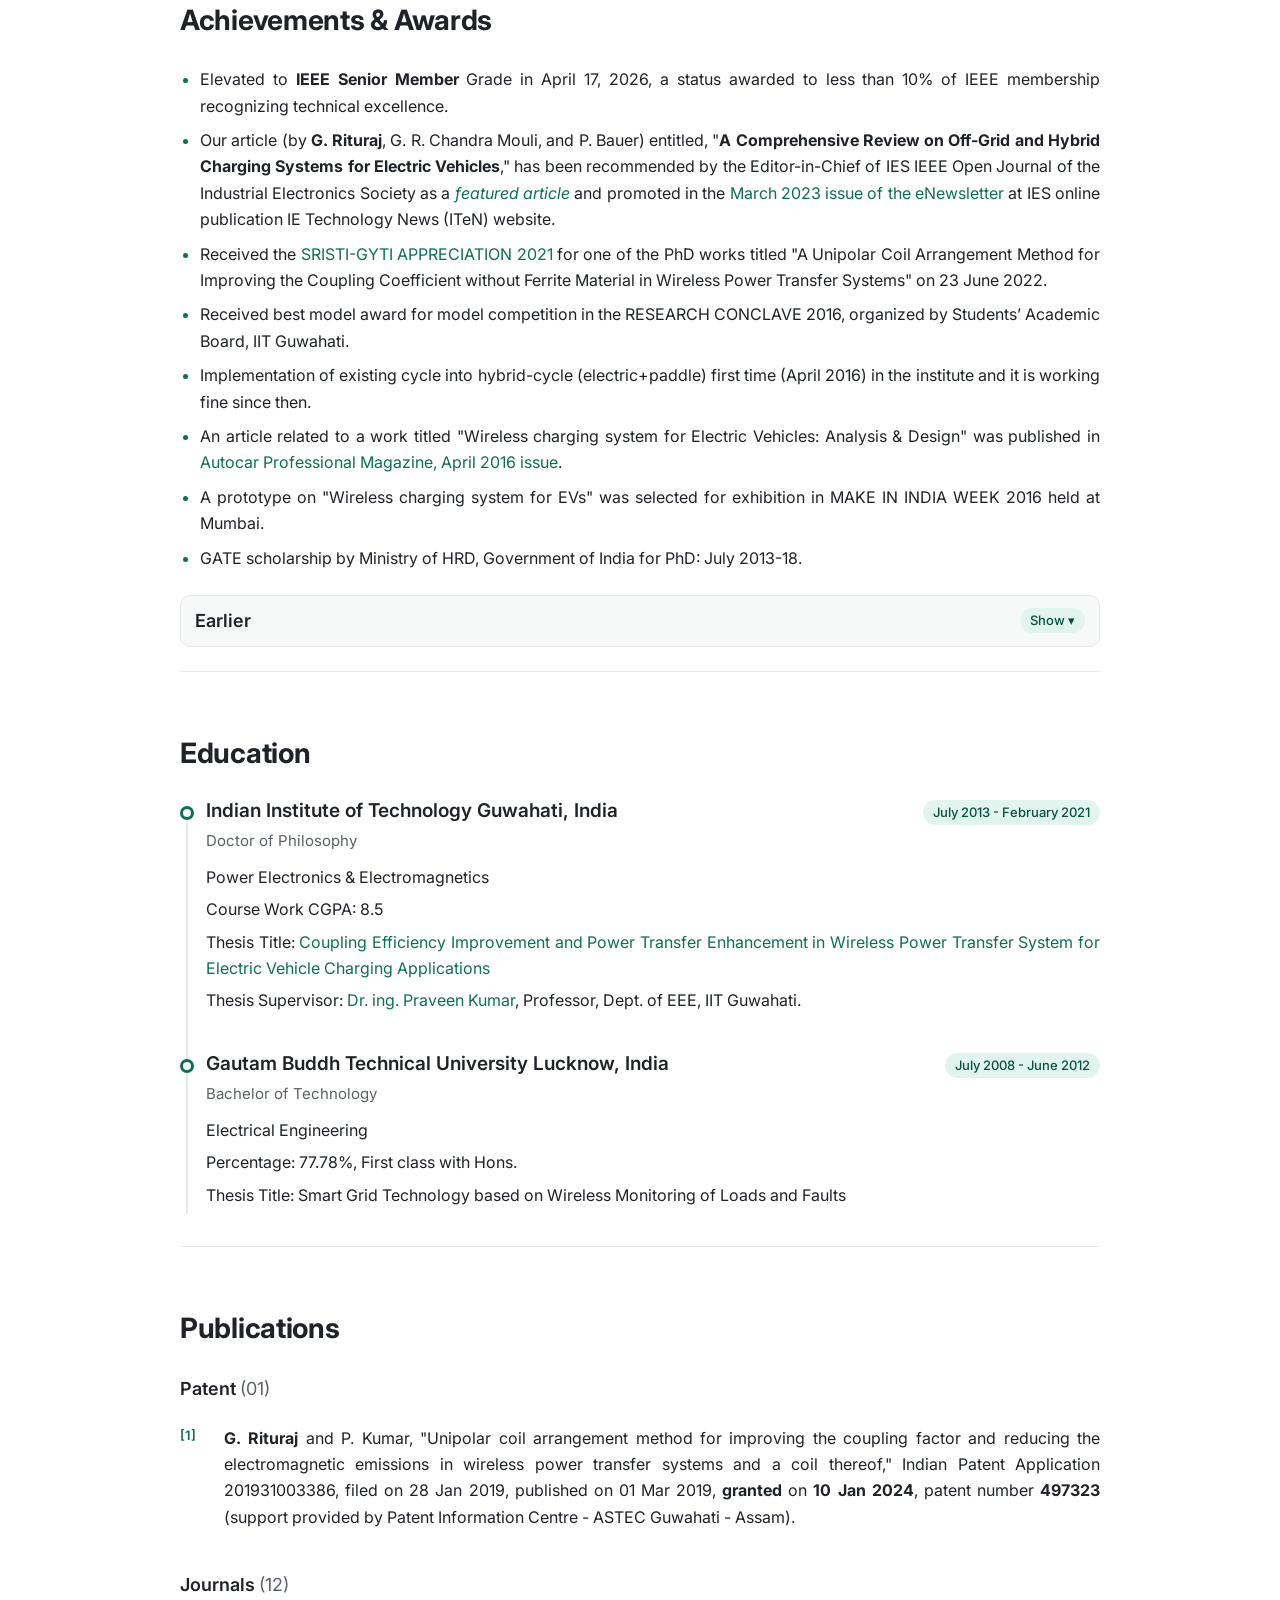
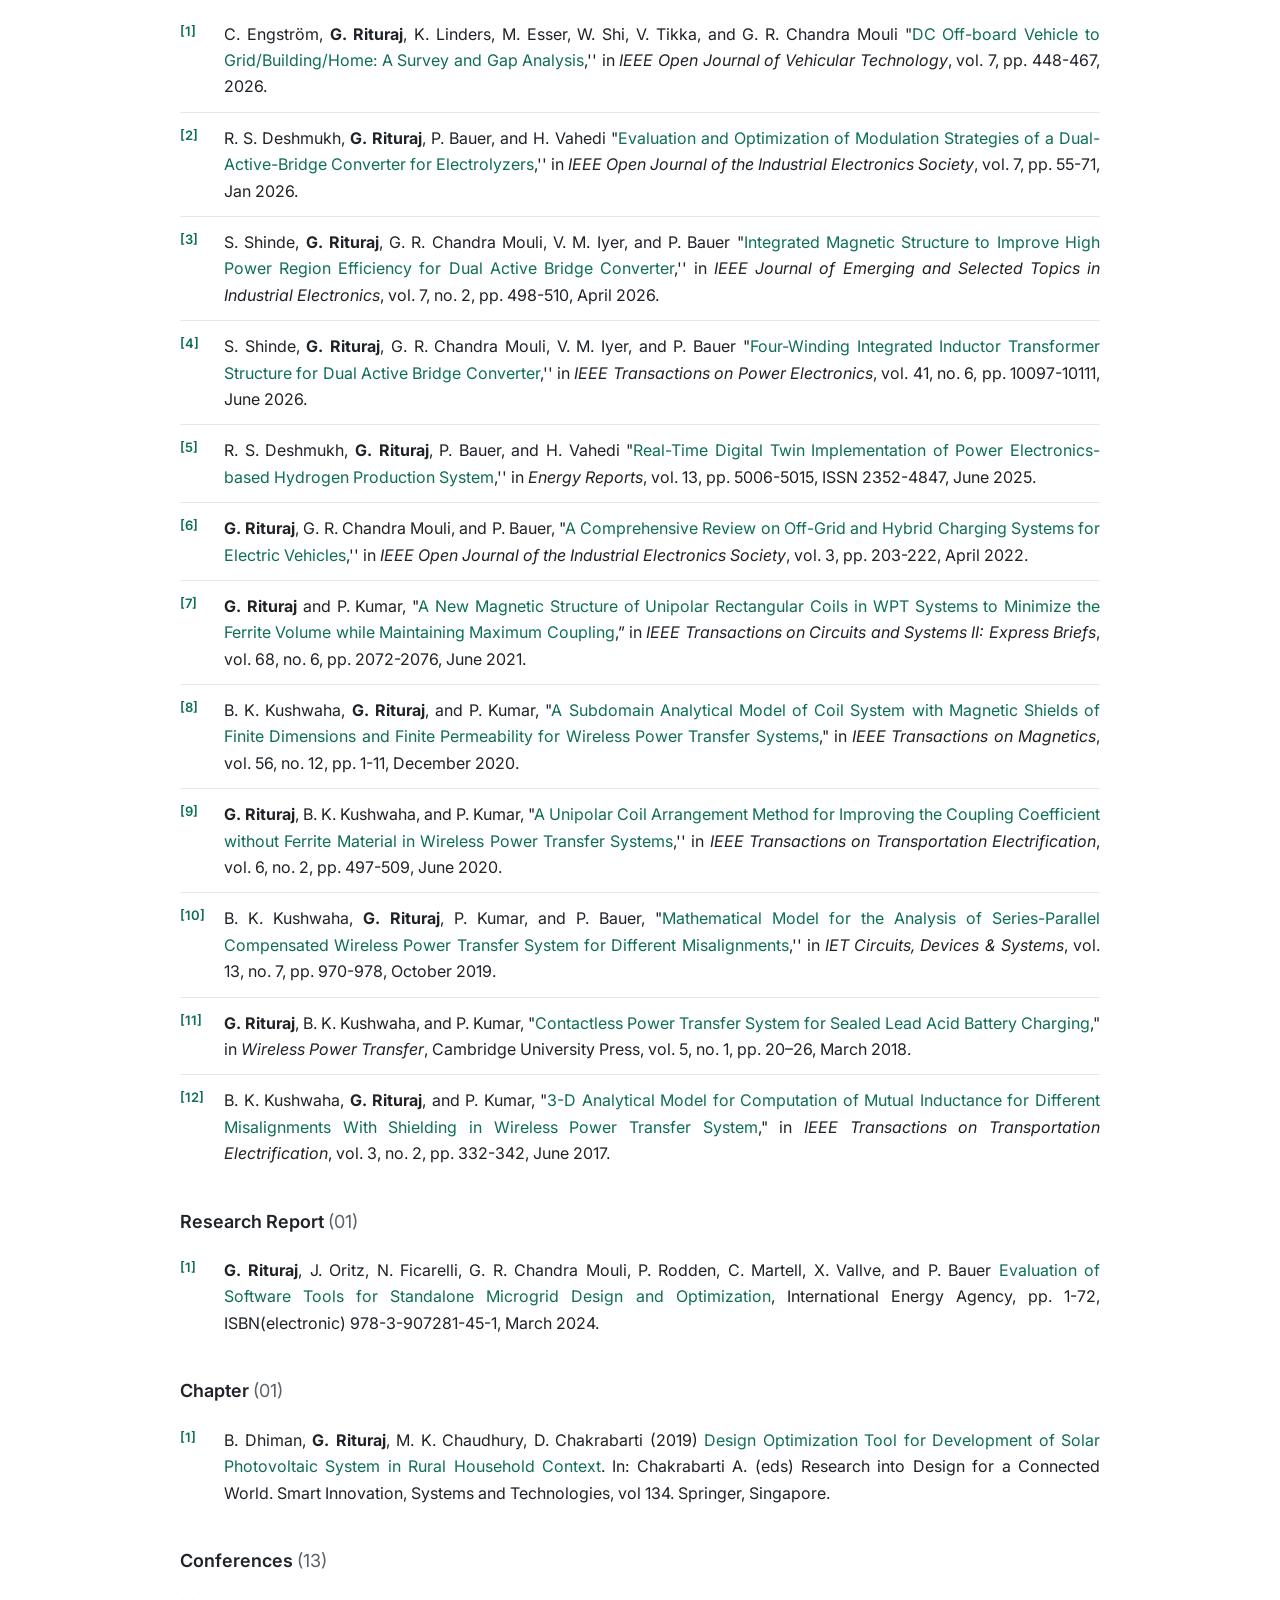
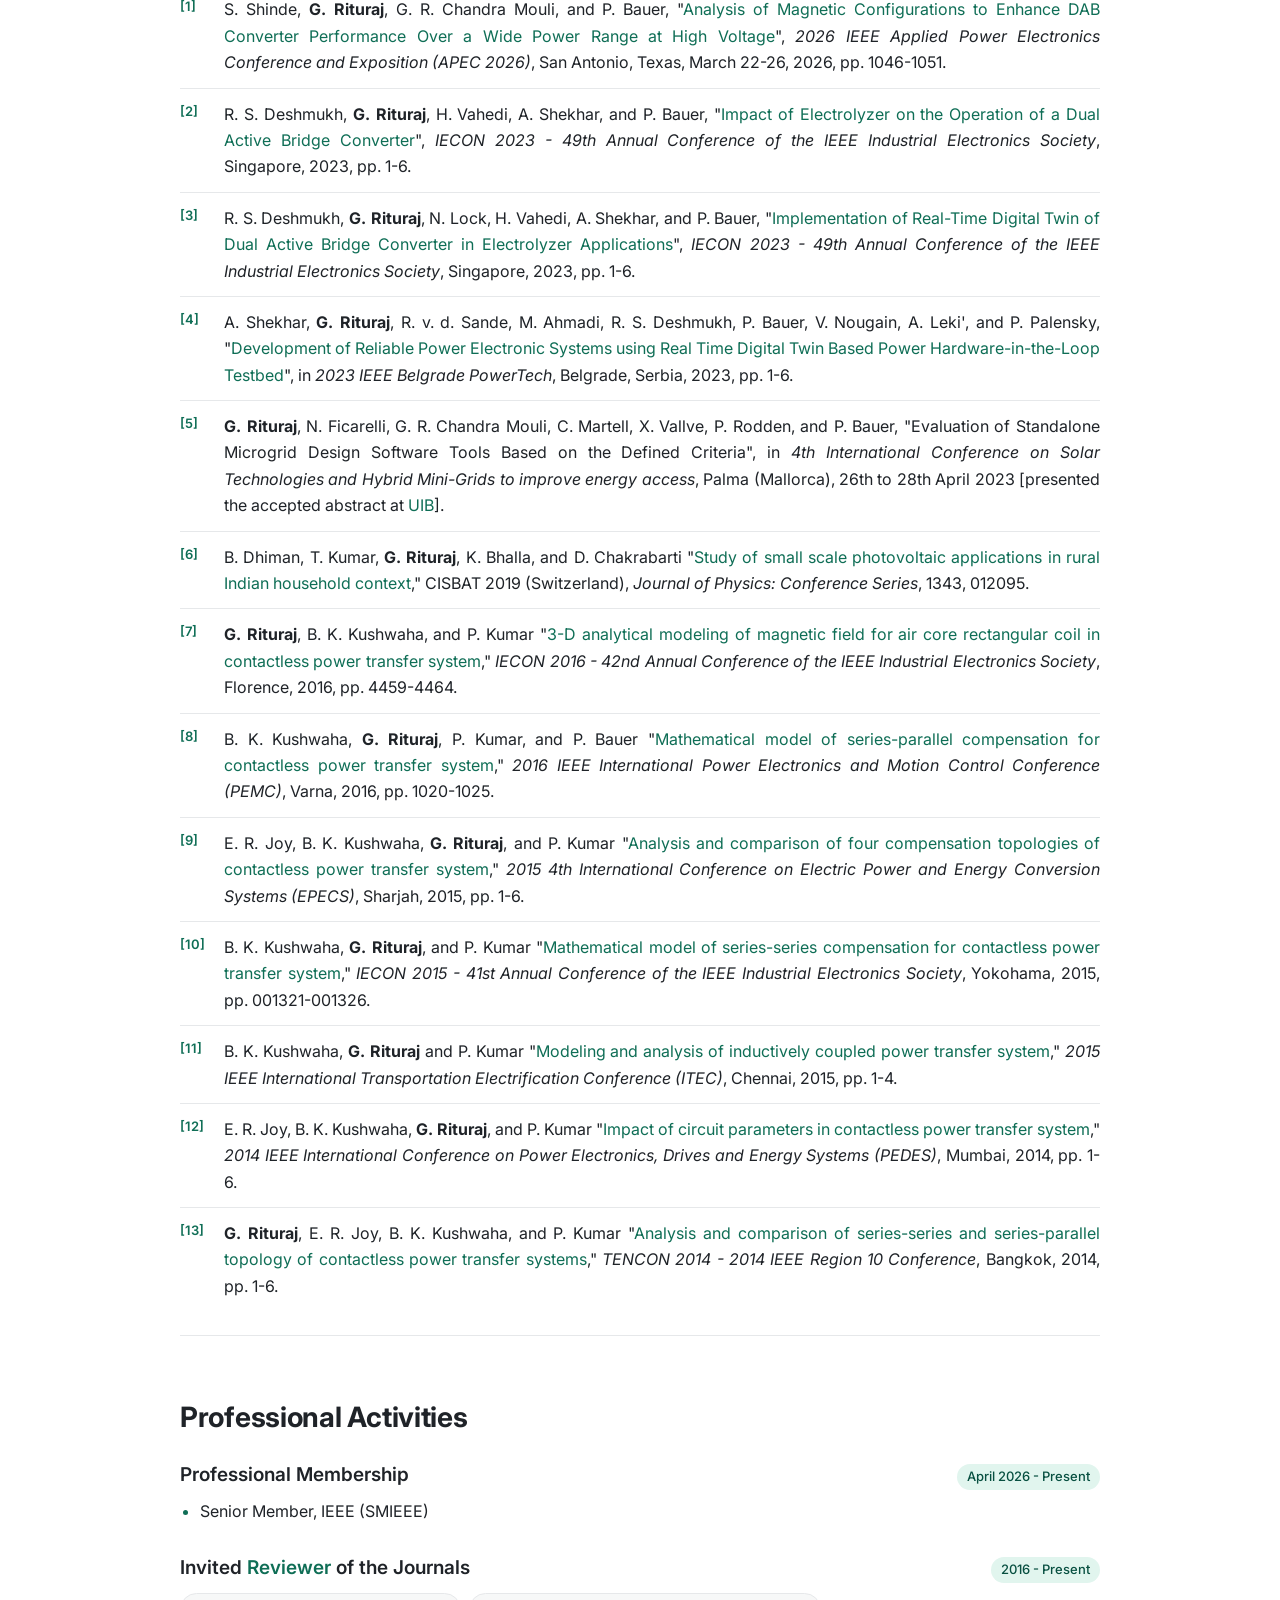
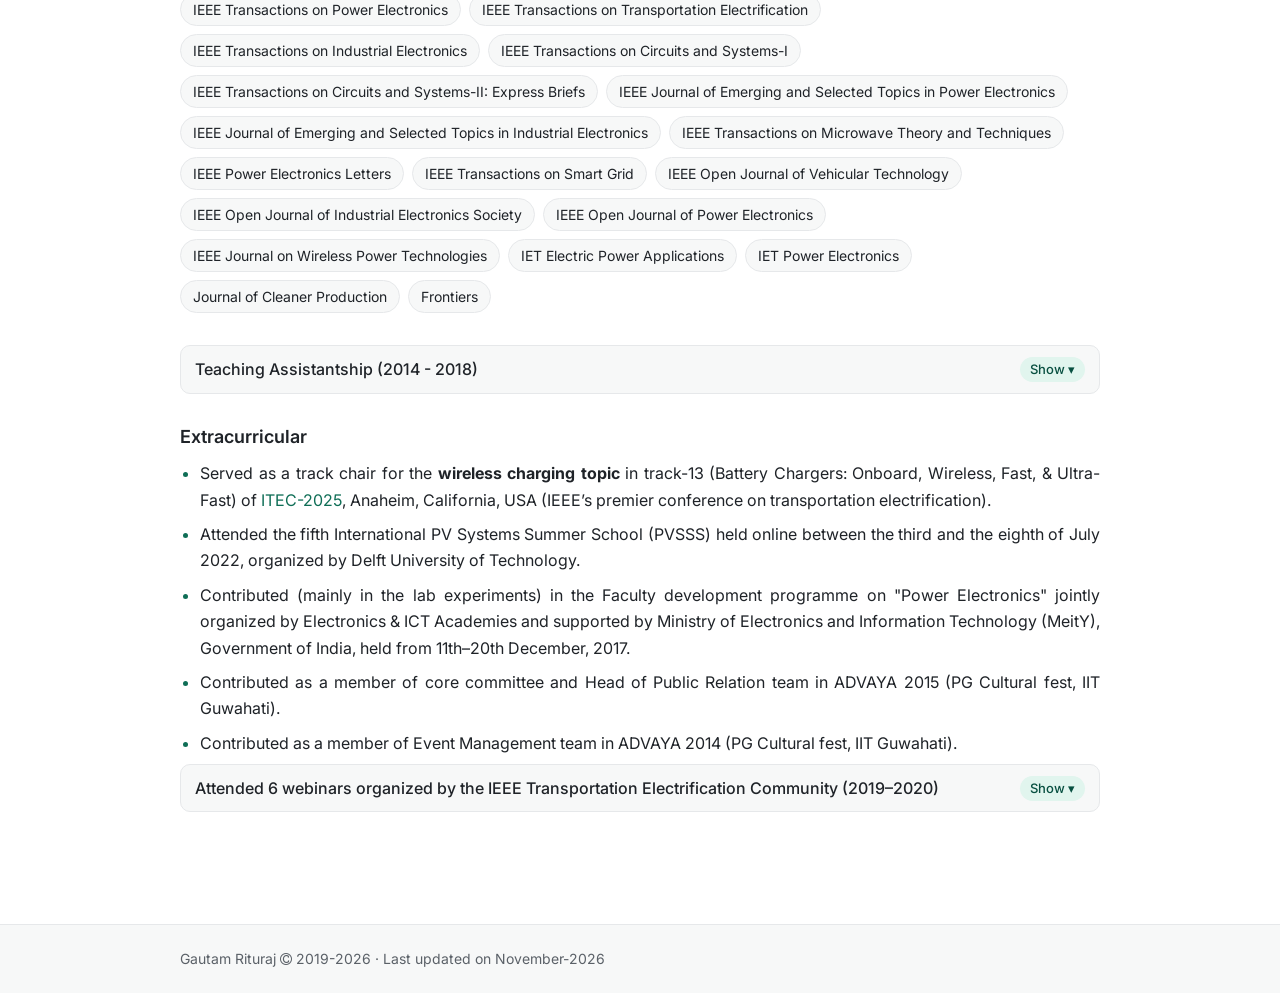
==== commit 87473dc3: "Update Technical Staff duties and make mobile menu a compact panel Work Experience – Technical Staff" ====
--- a/index.html
+++ b/index.html
@@ -219,8 +219,14 @@
           </div>
           <p class="org"><a href="https://www.tudelft.nl/en/eemcs/research/facilities/esp-lab/about-the-esp-lab" target="_blank" rel="noopener">ESP Lab, DCE&amp;S group</a>, <a href="https://www.tudelft.nl/en/eemcs/the-faculty/departments/electrical-sustainable-energy/" target="_blank" rel="noopener">Department of Electrical Sustainable Energy</a>, and <a href="https://www.thegreenvillage.org/" target="_blank" rel="noopener">The Green Village (Field Lab), TU Delft, the Netherlands</a></p>
           <ul class="dots">
+            <li>Own operation, research, and maintenance of the green hydrogen production system at The Green Village demonstration site.</li>
+            <li>Develop digital twins of an energy hub for electric trucks and provide technical support across the FLEXINet and Drive2X projects.</li>
+            <li>Mentor PhD candidates through hardware development and experimental campaigns in the ESP Lab, covering build, bring-up, and measurement.</li>
+            <li>Mentor the wireless charging laboratory for first-year bachelor students, translating WPT fundamentals into hands-on experiments.</li>
+            <!-- Previous wording:
             <li>System management of a 2.5 kW Electrolyzer-integrated Fuel-Cell Green Hydrogen (24/7 Energy Hub) at The Green Village for its proper operation.</li>
             <li>Developing a digital-twin Hardware-in-the-Loop of a 100 kW medium voltage Energy Hub for electric truck charging in the ESP Lab.</li>
+            -->
           </ul>
         </li>
 
@@ -551,15 +557,39 @@
       var menu = document.getElementById('nav-links');
       var links = menu.querySelectorAll('a');
 
+      var openedAtY = 0;
+
+      function closeMenu() {
+        if (!menu.classList.contains('open')) return;
+        menu.classList.remove('open');
+        toggle.setAttribute('aria-expanded', 'false');
+      }
+
       toggle.addEventListener('click', function () {
         var open = menu.classList.toggle('open');
         toggle.setAttribute('aria-expanded', open ? 'true' : 'false');
+        openedAtY = window.scrollY;
       });
       links.forEach(function (a) {
-        a.addEventListener('click', function () {
-          menu.classList.remove('open');
-          toggle.setAttribute('aria-expanded', 'false');
-        });
+        a.addEventListener('click', closeMenu);
+      });
+
+      // Close the menu when clicking anywhere outside it
+      document.addEventListener('click', function (e) {
+        if (!menu.contains(e.target) && !toggle.contains(e.target)) closeMenu();
+      });
+
+      // Close the menu when the page is scrolled (ignores tiny movements)
+      window.addEventListener('scroll', function () {
+        if (Math.abs(window.scrollY - openedAtY) > 10) closeMenu();
+      }, { passive: true });
+
+      // Close the menu with the Esc key and return focus to the ☰ button
+      document.addEventListener('keydown', function (e) {
+        if (e.key === 'Escape' && menu.classList.contains('open')) {
+          closeMenu();
+          toggle.focus();
+        }
       });
 
       // Highlight the nav link of the section in view
--- a/css/modern.css
+++ b/css/modern.css
@@ -386,20 +386,29 @@
 /* ---------- Responsive ---------- */
 @media (max-width: 1000px) {
   .nav-toggle { display: inline-block; }
+  .topnav .inner { position: relative; }
+  /* Compact dropdown panel under the ☰ button, aligned to the right */
   .nav-links {
     display: none;
     position: absolute;
-    top: var(--nav-h);
-    left: 0;
-    right: 0;
+    top: calc(var(--nav-h) - 6px);
+    right: 20px;
+    width: max-content;
+    min-width: 220px;
+    max-width: calc(100vw - 40px);
+    max-height: calc(100vh - var(--nav-h) - 16px);
+    overflow-y: auto;
     flex-direction: column;
+    gap: 2px;
     background: var(--bg);
-    border-bottom: 1px solid var(--border);
+    border: 1px solid var(--border);
+    border-radius: 12px;
+    box-shadow: 0 8px 24px rgba(16, 24, 32, 0.12), 0 2px 6px rgba(16, 24, 32, 0.06);
     margin: 0;
-    padding: 8px 12px 12px;
+    padding: 6px;
   }
   .nav-links.open { display: flex; }
-  .nav-links a { padding: 10px 12px; font-size: 15px; }
+  .nav-links a { padding: 9px 14px; font-size: 15px; border-radius: 8px; }
 }
 
 @media (max-width: 640px) {
